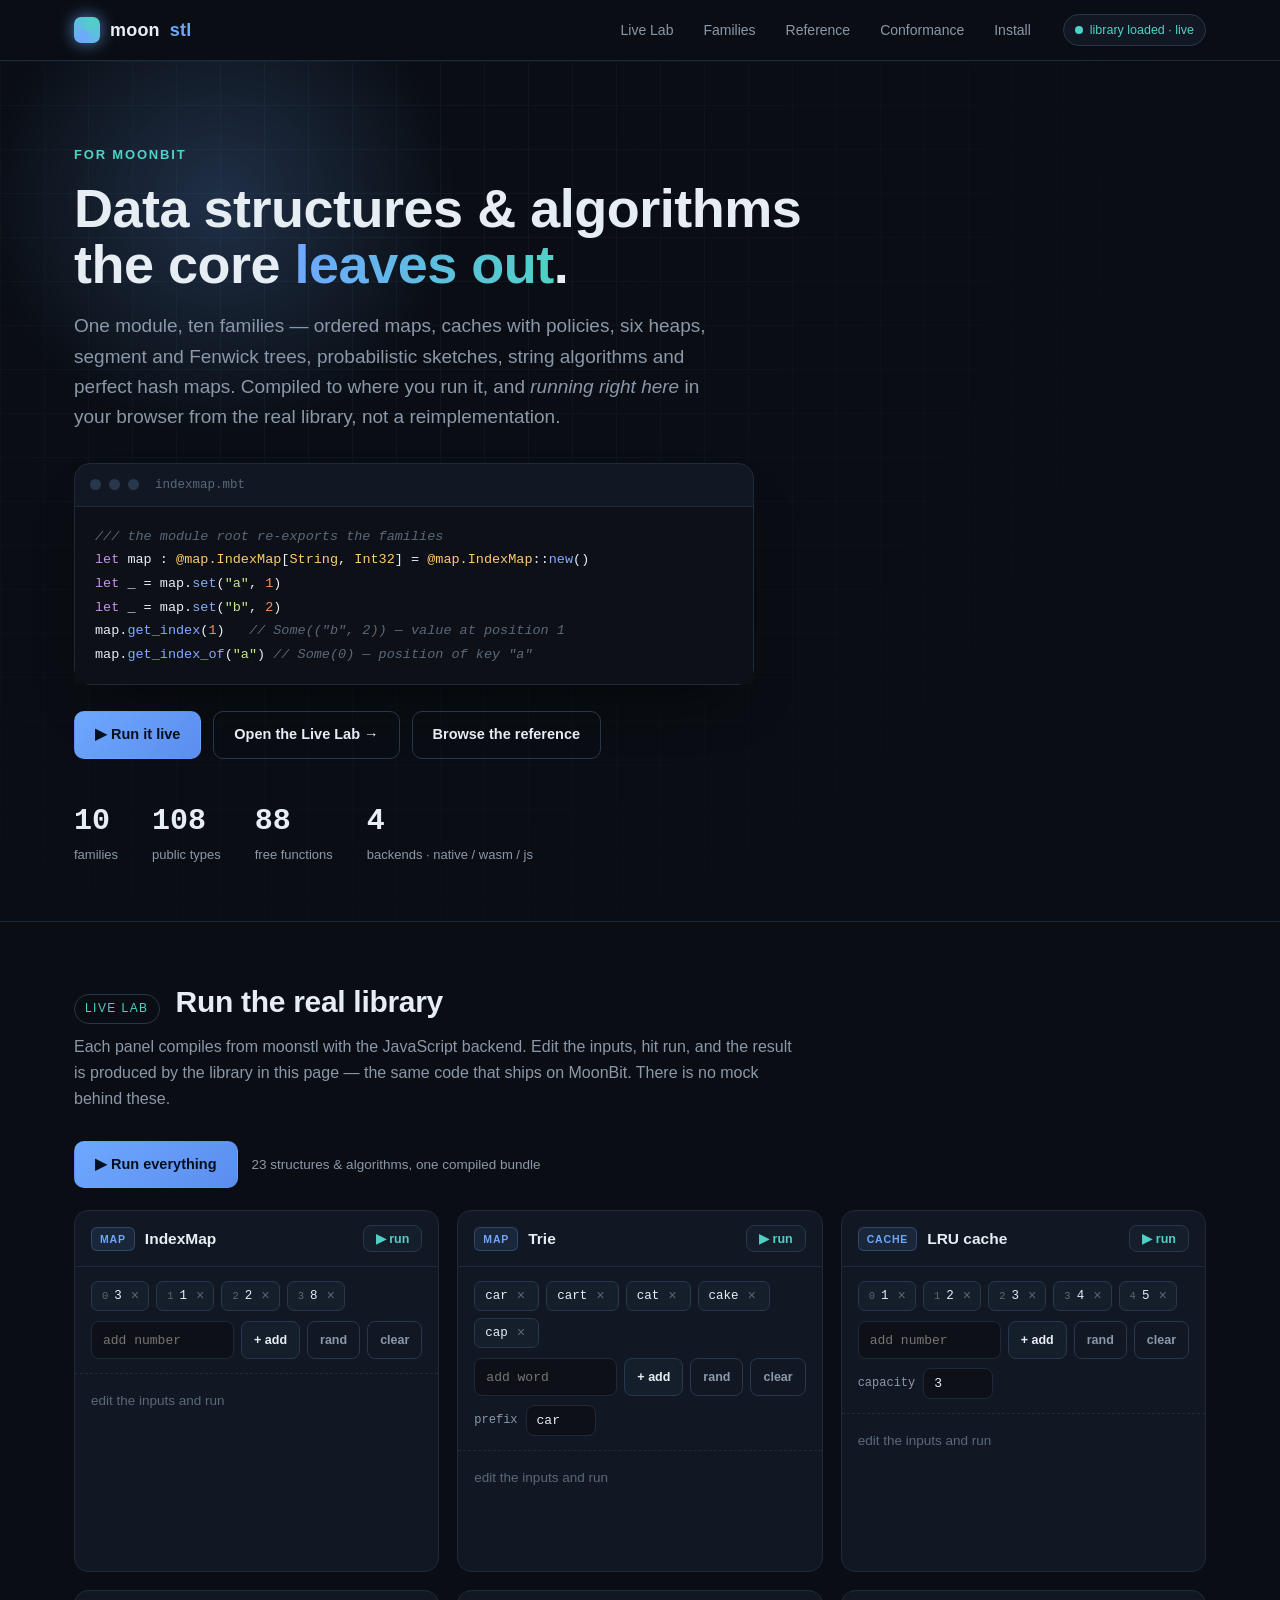
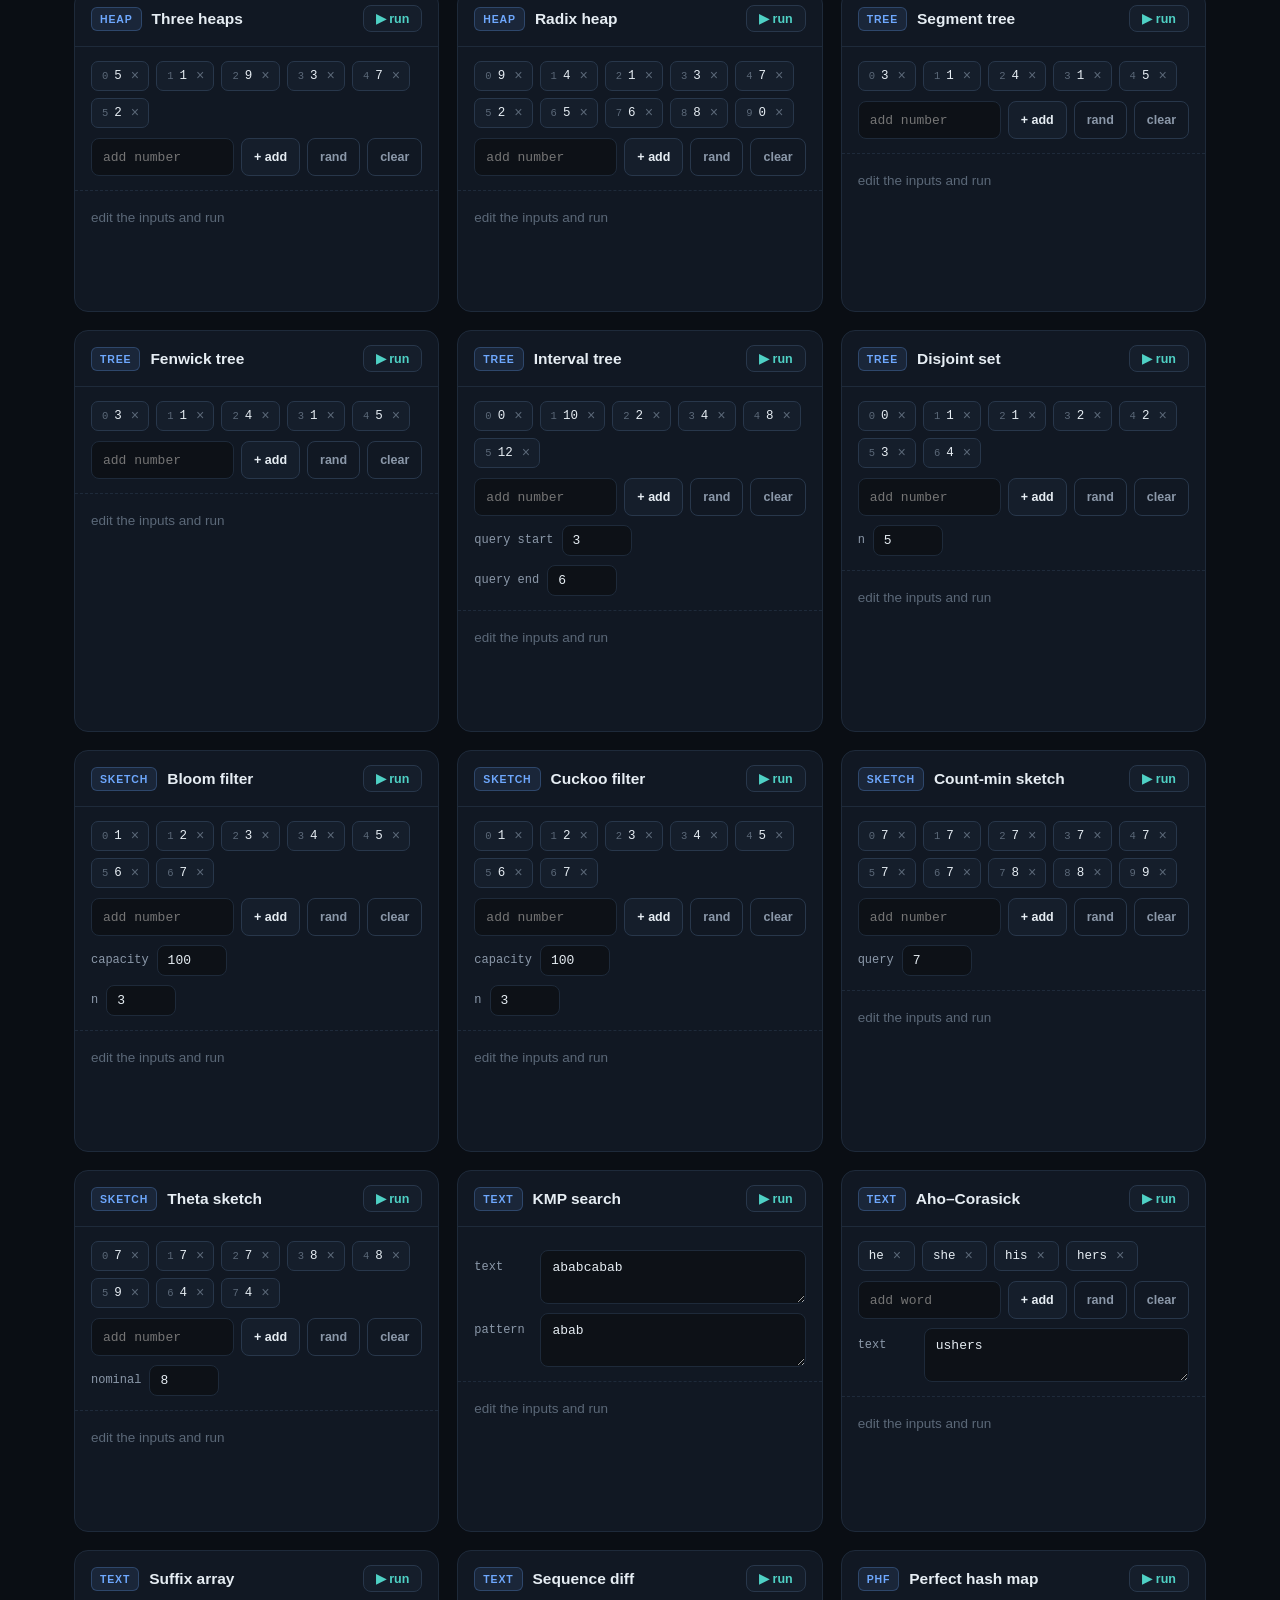
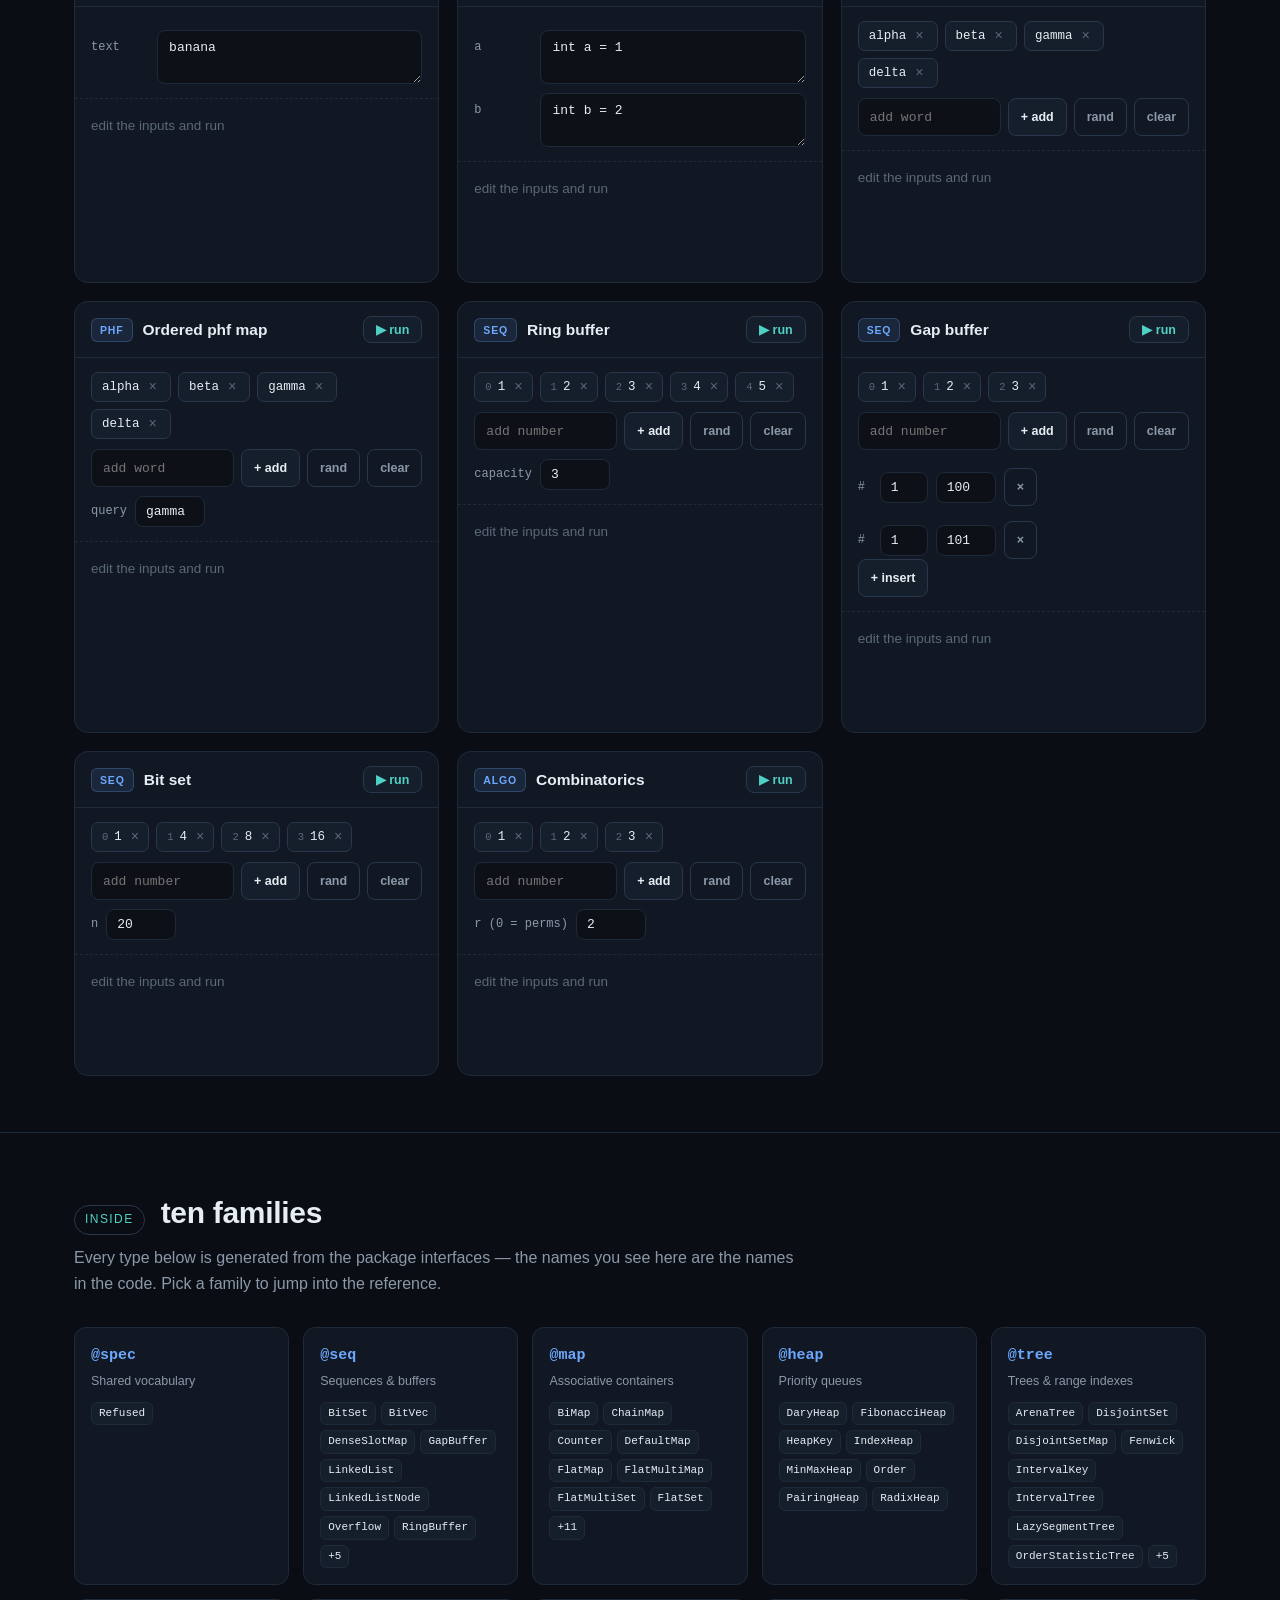
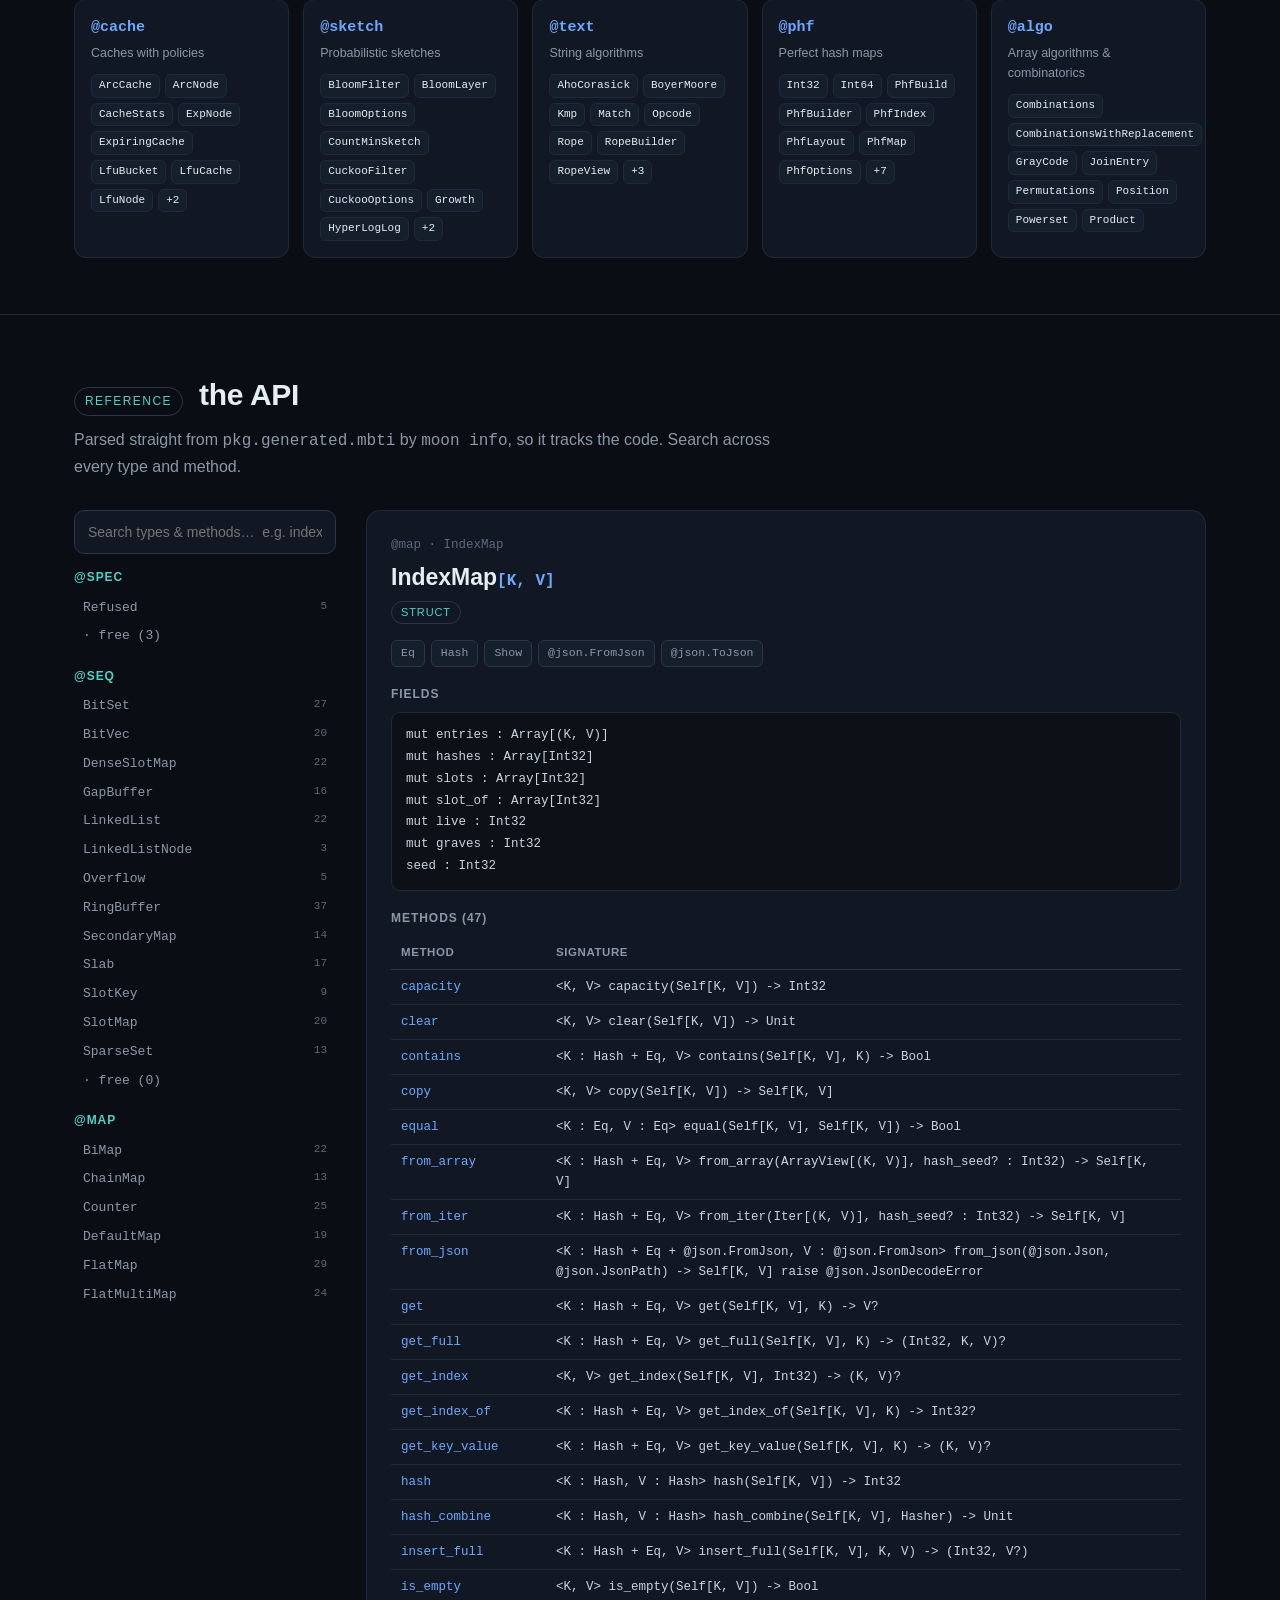
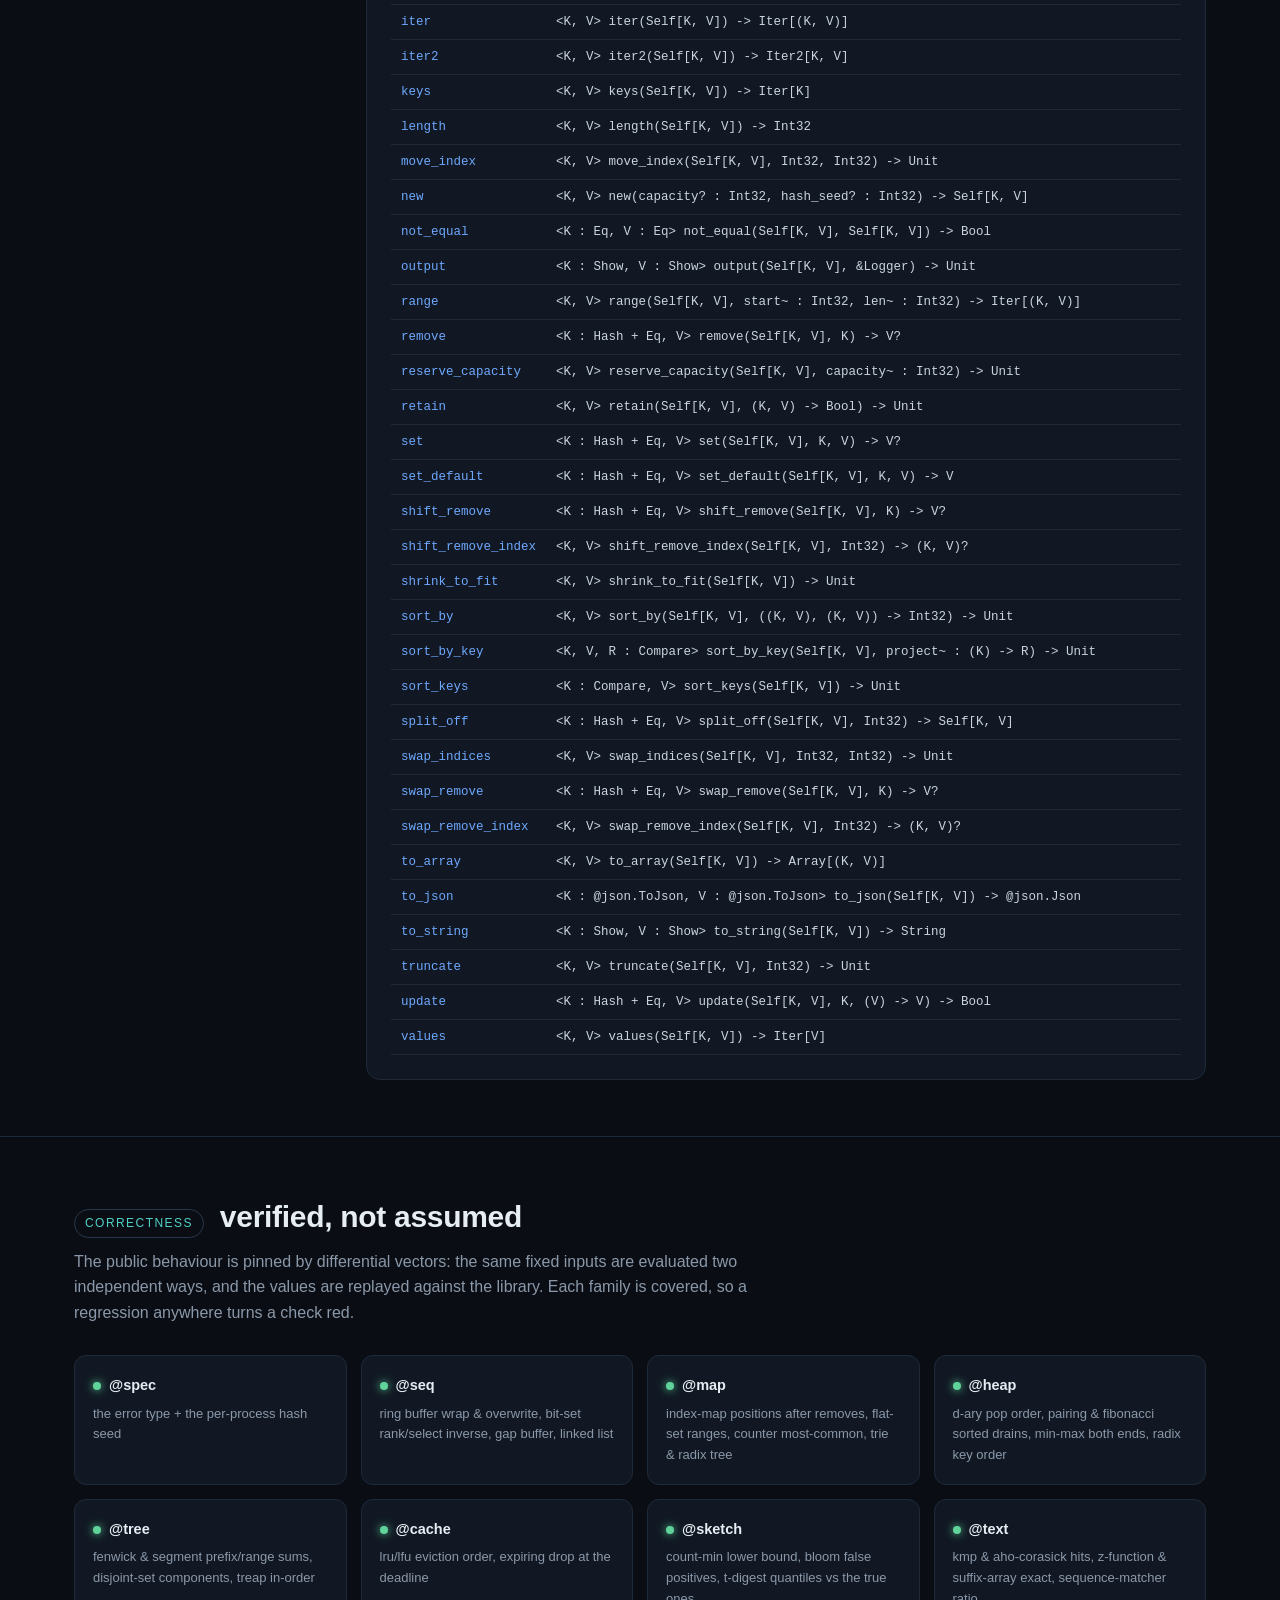
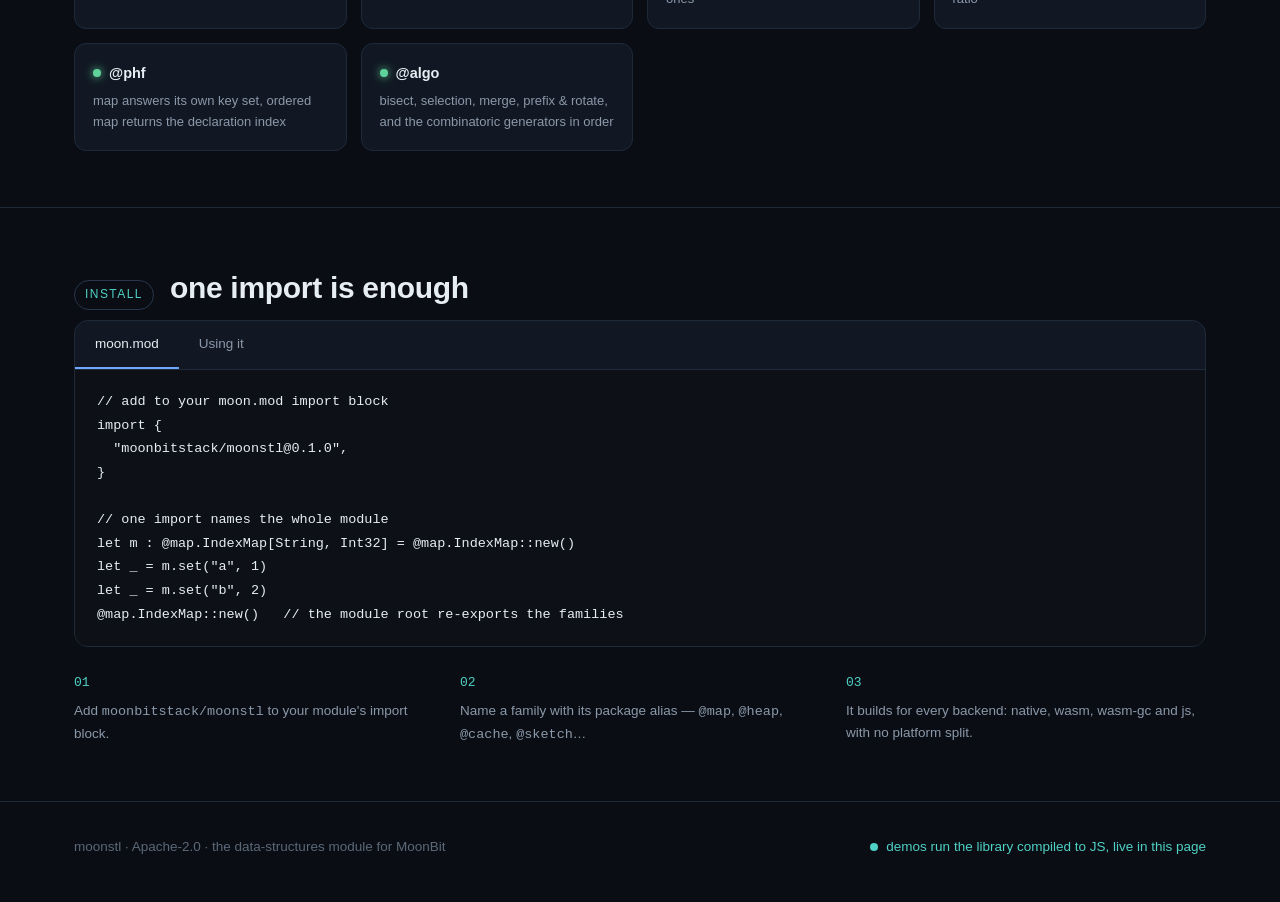
==== index.html @ 3d840297 "deploy: cddcc39c562e92df92ff9d936a47af575265a3a4" ====
<!doctype html>
<html lang="en">
<head>
<meta charset="utf-8">
<meta name="viewport" content="width=device-width, initial-scale=1">
<title>moonstl — data structures &amp; algorithms for MoonBit</title>
<meta name="description" content="moonstl: the containers, caches, trees, heaps, sketches and string algorithms the MoonBit core leaves out — one module, ten families, run live in your browser.">
<style>
  :root{
    --bg:#0a0e14; --bg2:#0c1219; --surface:#111823; --surface2:#151e2b;
    --border:#1e2a3a; --border2:#28374b;
    --text:#e6edf3; --muted:#8b98a9; --dim:#5b6878;
    --accent:#6ea8fe; --accent2:#4fd1c5; --warn:#f0b24a; --err:#f0766b; --ok:#5fd39a;
    --code:#0d1117; --mono:ui-monospace,SFMono-Regular,Menlo,Consolas,monospace;
    --sans:-apple-system,BlinkMacSystemFont,"Segoe UI",Roboto,"Helvetica Neue",Arial,"PingFang SC","Microsoft YaHei",sans-serif;
  }
  *{box-sizing:border-box}
  html{scroll-behavior:smooth}
  body{margin:0;background:var(--bg);color:var(--text);font-family:var(--sans);line-height:1.6;-webkit-font-smoothing:antialiased}
  a{color:var(--accent);text-decoration:none}
  a:hover{text-decoration:underline}
  code,pre{font-family:var(--mono)}
  .wrap{max-width:1180px;margin:0 auto;padding:0 24px}
  img,svg,video,pre,table{max-width:100%}
  pre{overflow:auto}
  .mono{font-family:var(--mono)}
  .muted{color:var(--muted)} .dim{color:var(--dim)}

  /* top bar */
  header.top{position:sticky;top:0;z-index:40;backdrop-filter:blur(10px);background:rgba(10,14,20,.8);border-bottom:1px solid var(--border)}
  .top .wrap{display:flex;align-items:center;gap:20px;height:60px}
  .brand{display:flex;align-items:center;gap:10px;font-weight:700;font-size:18px;letter-spacing:.2px}
  .brand .glyph{width:26px;height:26px;border-radius:7px;background:conic-gradient(from 210deg,var(--accent),var(--accent2),var(--accent));box-shadow:0 0 18px -2px var(--accent)}
  .brand .stl{color:var(--accent)}
  .top nav{margin-left:auto;display:flex;gap:6px;align-items:center}
  .top nav a{color:var(--muted);font-size:14px;padding:7px 12px;border-radius:8px}
  .top nav a:hover{color:var(--text);background:var(--surface);text-decoration:none}
  .live{display:flex;align-items:center;gap:7px;font-size:12.5px;color:var(--accent2);border:1px solid var(--border2);background:var(--surface);padding:5px 11px;border-radius:999px}
  .live .dot{width:8px;height:8px;border-radius:50%;background:var(--accent2);box-shadow:0 0 0 0 rgba(79,209,197,.6);animation:pulse 2s infinite}
  @keyframes pulse{0%{box-shadow:0 0 0 0 rgba(79,209,197,.5)}70%{box-shadow:0 0 0 7px rgba(79,209,197,0)}100%{box-shadow:0 0 0 0 rgba(79,209,197,0)}}

  /* hero */
  .hero{position:relative;padding:84px 0 56px;overflow:hidden}
  .hero .grid-bg{position:absolute;inset:0;background-image:linear-gradient(var(--border) 1px,transparent 1px),linear-gradient(90deg,var(--border) 1px,transparent 1px);background-size:44px 44px;opacity:.35;-webkit-mask-image:radial-gradient(circle at 30% 20%,#000,transparent 75%);mask-image:radial-gradient(circle at 30% 20%,#000,transparent 75%)}
  .hero .glow{position:absolute;top:-120px;left:-40px;width:520px;height:520px;border-radius:50%;background:radial-gradient(circle,rgba(110,168,254,.22),transparent 65%);filter:blur(8px)}
  .hero .wrap{position:relative}
  .eyebrow{font-size:13px;letter-spacing:.14em;text-transform:uppercase;color:var(--accent2);font-weight:600}
  h1{font-size:54px;line-height:1.05;margin:14px 0 18px;font-weight:800;letter-spacing:-.5px}
  h1 .grad{background:linear-gradient(90deg,var(--accent),var(--accent2));-webkit-background-clip:text;background-clip:text;color:transparent}
  .lead{font-size:19px;color:var(--muted);max-width:640px;margin:0 0 30px}
  .hero-card{background:var(--surface);border:1px solid var(--border);border-radius:16px;max-width:680px;box-shadow:0 30px 60px -30px rgba(0,0,0,.8)}
  .hero-card .bar{display:flex;align-items:center;gap:8px;padding:11px 15px;border-bottom:1px solid var(--border)}
  .hero-card .bar i{width:11px;height:11px;border-radius:50%;background:var(--border2)}
  .hero-card .bar .fn{margin-left:8px;font-size:12.5px;color:var(--dim);font-family:var(--mono)}
  pre.code{margin:0;padding:18px 20px;background:var(--code);overflow:auto;font-size:13.5px;line-height:1.75;border-radius:0}
  .tok-k{color:#c792ea}.tok-f{color:#82aaff}.tok-s{color:#c3e88d}.tok-n{color:#f78c6c}.tok-c{color:#5b6878;font-style:italic}.tok-t{color:#ffcb6b}.tok-p{color:#89ddff}
  .hero-actions{display:flex;gap:12px;flex-wrap:wrap;margin-top:26px}
  .btn{display:inline-flex;align-items:center;gap:8px;font:inherit;font-weight:600;font-size:14.5px;padding:11px 20px;border-radius:10px;border:1px solid var(--border2);background:var(--surface);color:var(--text);cursor:pointer;transition:.15s}
  .btn:hover{border-color:var(--accent);transform:translateY(-1px)}
  .btn.primary{background:linear-gradient(135deg,var(--accent),#5b8def);border-color:transparent;color:#04101f}
  .btn.ghost{background:transparent}
  .btn:disabled{opacity:.5;cursor:default}
  .stats{display:flex;gap:34px;margin-top:38px;flex-wrap:wrap}
  .stat .k{font-size:30px;font-weight:800;font-family:var(--mono)}
  .stat .v{font-size:13px;color:var(--muted)}

  section{padding:56px 0;border-top:1px solid var(--border)}
  .sec-head{display:flex;align-items:baseline;gap:16px;margin-bottom:8px}
  .sec-head h2{font-size:30px;margin:0;font-weight:750;letter-spacing:-.3px}
  .sec-head .tag{font-size:12px;letter-spacing:.12em;text-transform:uppercase;color:var(--accent2);border:1px solid var(--border2);padding:4px 10px;border-radius:999px}
  .sec-sub{color:var(--muted);max-width:720px;margin:0 0 30px}

  /* live lab */
  .lab-bar{display:flex;align-items:center;gap:14px;flex-wrap:wrap;margin-bottom:22px}
  .lab-bar .hint{font-size:13.5px;color:var(--muted)}
  .lab{display:grid;grid-template-columns:repeat(auto-fill,minmax(340px,1fr));gap:18px}
  .demo{background:var(--surface);border:1px solid var(--border);border-radius:14px;overflow:hidden;display:flex;flex-direction:column;transition:.15s}
  .demo:hover{border-color:var(--border2);transform:translateY(-2px)}
  .demo .dh{display:flex;align-items:center;gap:10px;padding:14px 16px;border-bottom:1px solid var(--border)}
  .demo .dh .pk{font-size:10.5px;letter-spacing:.08em;text-transform:uppercase;color:var(--accent);background:rgba(110,168,254,.1);border:1px solid rgba(110,168,254,.25);padding:3px 8px;border-radius:6px;font-weight:600}
  .demo .dh h3{margin:0;font-size:15.5px;font-weight:650}
  .demo .dh .run{margin-left:auto;font-size:12.5px;font-weight:600;color:var(--accent2);border:1px solid var(--border2);background:var(--surface2);padding:5px 12px;border-radius:8px;cursor:pointer}
  .demo .dh .run:hover{border-color:var(--accent2)}
  .demo .dctl{padding:14px 16px;border-bottom:1px dashed var(--border);min-height:60px}
  .demo .dout{padding:16px;flex:1;min-height:120px}
  .demo .out-empty{color:var(--dim);font-size:13.5px}
  .demo .err{color:var(--err);font-family:var(--mono);font-size:13px;white-space:pre-wrap}
  .demo .lat{font-size:11px;color:var(--dim);text-align:right;margin-top:10px;font-family:var(--mono)}

  /* chips input */
  .chips{display:flex;flex-wrap:wrap;gap:7px;margin-bottom:10px;min-height:30px}
  .chip{display:inline-flex;align-items:center;gap:6px;font-family:var(--mono);font-size:12.5px;background:var(--surface2);border:1px solid var(--border2);border-radius:7px;padding:4px 6px 4px 10px}
  .chip .ix{color:var(--dim);font-size:10.5px}
  .chip .x{cursor:pointer;color:var(--dim);font-size:14px;line-height:1;padding:0 3px}
  .chip .x:hover{color:var(--err)}
  .chip.str{padding:4px 10px}
  .chip.hi{border-color:var(--accent);background:rgba(110,168,254,.14);color:var(--accent)}
  .addrow{display:flex;gap:7px;flex-wrap:wrap}
  .addrow input{min-width:90px}
  .addrow input{flex:1;font-family:var(--mono);font-size:13px;background:var(--code);border:1px solid var(--border);color:var(--text);border-radius:8px;padding:8px 11px}
  .addrow input:focus{outline:none;border-color:var(--accent)}
  .mini{font:inherit;font-size:12.5px;font-weight:600;background:var(--surface2);border:1px solid var(--border2);color:var(--text);border-radius:8px;padding:8px 12px;cursor:pointer}
  .mini:hover{border-color:var(--accent)}
  .mini.ghost{background:transparent;color:var(--muted)}
  textarea.in{width:100%;font-family:var(--mono);font-size:13px;background:var(--code);border:1px solid var(--border);color:var(--text);border-radius:8px;padding:9px 11px;resize:vertical;min-height:54px}
  textarea.in:focus,input:focus{outline:none;border-color:var(--accent)}
  .fieldrow{display:flex;gap:8px;align-items:center;margin-top:9px}
  .fieldrow label{font-size:12px;color:var(--muted);font-family:var(--mono)}
  .fieldrow input{width:70px;font-family:var(--mono);font-size:13px;background:var(--code);border:1px solid var(--border);color:var(--text);border-radius:8px;padding:7px 10px}

  /* visual outputs */
  .seq{display:flex;flex-wrap:wrap;gap:7px}
  .seq .node{font-family:var(--mono);font-size:13px;background:var(--surface2);border:1px solid var(--border2);border-radius:8px;padding:7px 11px}
  .seq .node.hi{border-color:var(--accent);background:rgba(110,168,254,.12);color:var(--accent)}
  .kv{display:flex;flex-direction:column;gap:7px}
  .kv .row{display:flex;gap:8px;align-items:center;font-family:var(--mono);font-size:13px}
  .kv .badge{font-size:10.5px;color:var(--dim);border:1px solid var(--border2);border-radius:5px;padding:1px 6px;min-width:22px;text-align:center}
  .bars{display:flex;align-items:flex-end;gap:6px;height:84px;padding-top:6px}
  .bars .bar{flex:1;background:linear-gradient(var(--accent2),var(--accent));border-radius:4px 4px 0 0;position:relative;min-height:2px}
  .bars .bar .v{position:absolute;top:-18px;left:0;right:0;text-align:center;font-size:10.5px;font-family:var(--mono);color:var(--muted)}
  .groups{display:flex;flex-wrap:wrap;gap:9px}
  .groups .g{display:flex;gap:5px;padding:7px 9px;border:1px solid var(--border2);border-radius:9px;background:var(--surface2)}
  .groups .g b{font-family:var(--mono);font-size:12.5px}
  .metric{display:flex;gap:22px;flex-wrap:wrap}
  .metric .m{font-family:var(--mono)}
  .metric .m .lab2{font-size:11px;color:var(--muted);text-transform:uppercase;letter-spacing:.06em}
  .metric .m .val{font-size:26px;font-weight:700}
  .metric .m .val small{font-size:14px;color:var(--muted);font-weight:400}
  .textvis{font-family:var(--mono);font-size:14px;line-height:2;background:var(--code);border:1px solid var(--border);border-radius:9px;padding:12px 14px;overflow:auto}
  .textvis .hit{background:rgba(240,178,74,.28);color:var(--warn);border-radius:4px;padding:1px 2px}
  .textvis .ins{background:rgba(95,211,154,.18);color:var(--ok)}
  .textvis .del{background:rgba(240,118,107,.18);color:var(--err);text-decoration:line-through}
  .diffrow{display:grid;grid-template-columns:1fr 1fr;gap:8px}
  .diffcol{font-family:var(--mono);font-size:12.5px;line-height:1.9;background:var(--code);border:1px solid var(--border);border-radius:9px;padding:10px 12px;overflow:auto}
  .diffcol .op-eq{color:var(--dim)} .diffcol .op-del{color:var(--err);background:rgba(240,118,107,.12)} .diffcol .op-ins{color:var(--ok);background:rgba(95,211,154,.12)} .diffcol .op-repl{color:var(--warn);background:rgba(240,178,74,.12)}
  .bits{display:grid;grid-template-columns:repeat(16,1fr);gap:3px}
  .bits .b{aspect-ratio:1;border-radius:3px;background:var(--surface2);border:1px solid var(--border)}
  .bits .b.on{background:var(--accent2);border-color:var(--accent2)}
  .oplist{display:flex;flex-direction:column;gap:5px;font-family:var(--mono);font-size:12px}
  .oplist .op{display:flex;gap:10px;padding:5px 9px;border-radius:7px;background:var(--surface2);border:1px solid var(--border)}
  .oplist .op .t{width:70px;color:var(--accent)} .oplist .op .r{color:var(--muted)}

  /* families */
  .fam{display:grid;grid-template-columns:repeat(auto-fill,minmax(210px,1fr));gap:14px}
  .fam .card{background:var(--surface);border:1px solid var(--border);border-radius:12px;padding:16px;cursor:pointer;transition:.15s}
  .fam .card:hover{border-color:var(--accent);transform:translateY(-2px)}
  .fam .card .nm{font-family:var(--mono);font-size:15px;font-weight:650;color:var(--accent)}
  .fam .card .bl{font-size:12.5px;color:var(--muted);margin:3px 0 11px}
  .fam .card .types{display:flex;flex-wrap:wrap;gap:5px}
  .fam .card .types span{font-family:var(--mono);font-size:11px;color:var(--text);background:var(--surface2);border:1px solid var(--border);border-radius:6px;padding:2px 7px}

  /* reference */
  .ref{display:grid;grid-template-columns:270px 1fr;gap:22px;align-items:start}
  .ref .side{position:sticky;top:76px;max-height:calc(100vh - 96px);overflow:auto;padding-right:8px;scrollbar-width:thin}
  .search{width:100%;font:inherit;font-size:14px;background:var(--surface);border:1px solid var(--border2);color:var(--text);border-radius:10px;padding:10px 13px;margin-bottom:14px}
  .search:focus{outline:none;border-color:var(--accent)}
  .pkggrp{margin-bottom:16px}
  .pkggrp h4{margin:0 0 6px;font-size:12px;letter-spacing:.08em;text-transform:uppercase;color:var(--accent2)}
  .pkggrp .ti{display:block;font-family:var(--mono);font-size:13px;color:var(--muted);padding:4px 9px;border-radius:7px;cursor:pointer}
  .pkggrp .ti:hover{background:var(--surface);color:var(--text)}
  .pkggrp .ti.sel{background:rgba(110,168,254,.12);color:var(--accent);border:1px solid rgba(110,168,254,.25)}
  .pkggrp .ti .cnt{color:var(--dim);font-size:11px;float:right}
  .apipane{background:var(--surface);border:1px solid var(--border);border-radius:14px;padding:24px;min-height:340px}
  .apipane .path{font-size:12.5px;color:var(--dim);font-family:var(--mono);margin-bottom:4px}
  .apitype{font-size:23px;font-weight:750;margin-bottom:2px}
  .apitype .params{color:var(--accent);font-family:var(--mono);font-size:16px}
  .apikind{display:inline-block;font-size:11px;text-transform:uppercase;letter-spacing:.08em;color:var(--accent2);border:1px solid var(--border2);padding:2px 9px;border-radius:999px;margin-bottom:16px}
  .impls{display:flex;flex-wrap:wrap;gap:6px;margin-bottom:18px}
  .impls .i{font-family:var(--mono);font-size:11.5px;background:var(--surface2);border:1px solid var(--border2);border-radius:6px;padding:3px 9px;color:var(--muted)}
  .apidoc h5{margin:18px 0 8px;font-size:12px;letter-spacing:.08em;text-transform:uppercase;color:var(--muted)}
  .apidoc pre{margin:0;background:var(--code);border:1px solid var(--border);border-radius:9px;padding:12px 14px;font-size:12.5px;line-height:1.75;overflow:auto;color:#c9d4e0}
  .apidoc table{width:100%;border-collapse:collapse;font-size:12.5px}
  .apidoc th{text-align:left;color:var(--muted);font-weight:600;padding:7px 10px;border-bottom:1px solid var(--border2);font-size:11.5px;text-transform:uppercase;letter-spacing:.05em}
  .apidoc td{padding:7px 10px;border-bottom:1px solid var(--border);vertical-align:top}
  .apidoc td.sig{font-family:var(--mono);color:#c9d4e0;white-space:pre-wrap;word-break:break-word}
  .apidoc td.mn{font-family:var(--mono);color:var(--accent);white-space:nowrap}
  .apidoc tr:hover td{background:var(--surface2)}
  .apidoc .note{color:var(--dim);font-size:13px}

  /* conformance + install */
  .conform{display:grid;grid-template-columns:repeat(auto-fit,minmax(240px,1fr));gap:14px}
  .conform .c{background:var(--surface);border:1px solid var(--border);border-radius:12px;padding:18px}
  .conform .c .t{font-weight:650;font-size:14.5px;margin-bottom:6px;display:flex;align-items:center;gap:8px}
  .conform .c .t .ok2{width:8px;height:8px;border-radius:50%;background:var(--ok);box-shadow:0 0 8px var(--ok)}
  .conform .c p{margin:0;font-size:13px;color:var(--muted)}
  .install{background:var(--surface);border:1px solid var(--border);border-radius:14px;overflow:hidden}
  .install .tabs{display:flex;border-bottom:1px solid var(--border)}
  .install .tab{font-size:13.5px;padding:12px 20px;color:var(--muted);cursor:pointer;border-bottom:2px solid transparent}
  .install .tab.sel{color:var(--text);border-color:var(--accent)}
  .install pre{margin:0;padding:20px 22px;background:var(--code);font-size:13.5px;line-height:1.75;overflow:auto}
  .steps{display:flex;gap:26px;flex-wrap:wrap;margin-top:26px}
  .steps .s{flex:1;min-width:200px}
  .steps .s .n{font-family:var(--mono);font-size:13px;color:var(--accent2);margin-bottom:6px}
  .steps .s p{margin:0;font-size:13.5px;color:var(--muted)}

  footer{border-top:1px solid var(--border);padding:34px 0 48px;color:var(--dim);font-size:13.5px}
  footer .wrap{display:flex;justify-content:space-between;gap:16px;flex-wrap:wrap;align-items:center}
  footer .live-note{display:flex;align-items:center;gap:8px;color:var(--accent2)}
  footer .live-note .dot{width:8px;height:8px;border-radius:50%;background:var(--accent2);animation:pulse 2s infinite}

  @media(max-width:860px){
    h1{font-size:38px}
    .lead{font-size:17px}
    .ref{grid-template-columns:1fr}
    .ref .side{position:static;max-height:none;overflow:visible;padding-right:0}
    .stats{gap:22px}
  }
  @media(max-width:700px){
    .wrap{padding:0 16px}
    .top .wrap{flex-wrap:wrap;height:auto;padding:10px 16px;gap:8px}
    .top nav{margin-left:0;order:3;width:100%;overflow-x:auto;gap:2px;scrollbar-width:none}
    .top nav::-webkit-scrollbar{display:none}
    .top nav a{padding:6px 9px;font-size:13px;white-space:nowrap}
    .live{order:2}
    h1{font-size:31px}
    .lead{font-size:15.5px}
    section{padding:44px 0}
    .sec-head{flex-wrap:wrap;gap:8px}
    .sec-head h2{font-size:24px}
    .stat .k{font-size:24px}
    .hero-card{max-width:100%}
    .lab{grid-template-columns:1fr}
  }
</style>
</head>
<body>

<header class="top">
  <div class="wrap">
    <div class="brand"><span class="glyph"></span>moon<span class="stl">stl</span></div>
    <nav>
      <a href="#lab">Live Lab</a>
      <a href="#families">Families</a>
      <a href="#reference">Reference</a>
      <a href="#conformance">Conformance</a>
      <a href="#install">Install</a>
    </nav>
    <div class="live"><span class="dot"></span><span id="liveLabel">loading library…</span></div>
  </div>
</header>

<div class="hero">
  <div class="grid-bg"></div><div class="glow"></div>
  <div class="wrap">
    <div class="eyebrow">for MoonBit</div>
    <h1>Data structures &amp; algorithms<br>the core <span class="grad">leaves out</span>.</h1>
    <p class="lead">One module, ten families — ordered maps, caches with policies, six heaps,
      segment and Fenwick trees, probabilistic sketches, string algorithms and perfect
      hash maps. Compiled to where you run it, and <em>running right here</em> in your
      browser from the real library, not a reimplementation.</p>
    <div class="hero-card">
      <div class="bar"><i></i><i></i><i></i><span class="fn">indexmap.mbt</span></div>
<pre class="code" id="heroCode"></pre>
    </div>
    <div class="hero-actions">
      <button class="btn primary" id="heroRun">▶ Run it live</button>
      <a class="btn ghost" href="#lab">Open the Live Lab →</a>
      <a class="btn ghost" href="#reference">Browse the reference</a>
    </div>
    <div class="stats" id="stats"></div>
  </div>
</div>

<section id="lab">
  <div class="wrap">
    <div class="sec-head"><span class="tag">Live Lab</span><h2>Run the real library</h2></div>
    <p class="sec-sub">Each panel compiles from moonstl with the JavaScript backend. Edit the inputs,
      hit run, and the result is produced by the library in this page — the same code that
      ships on MoonBit. There is no mock behind these.</p>
    <div class="lab-bar">
      <button class="btn primary" id="runAll">▶ Run everything</button>
      <span class="hint" id="labHint">23 structures &amp; algorithms, one compiled bundle</span>
    </div>
    <div class="lab" id="labGrid"></div>
  </div>
</section>

<section id="families">
  <div class="wrap">
    <div class="sec-head"><span class="tag">Inside</span><h2>ten families</h2></div>
    <p class="sec-sub">Every type below is generated from the package interfaces — the names you see
      here are the names in the code. Pick a family to jump into the reference.</p>
    <div class="fam" id="fam"></div>
  </div>
</section>

<section id="reference">
  <div class="wrap">
    <div class="sec-head"><span class="tag">Reference</span><h2>the API</h2></div>
    <p class="sec-sub">Parsed straight from <span class="mono">pkg.generated.mbti</span> by
      <span class="mono">moon info</span>, so it tracks the code. Search across every type and method.</p>
    <div class="ref">
      <div class="side">
        <input class="search" id="q" placeholder="Search types &amp; methods…  e.g. index, heap, rank">
        <div id="pkgList"></div>
      </div>
      <div class="apipane" id="apiPane"></div>
    </div>
  </div>
</section>

<section id="conformance">
  <div class="wrap">
    <div class="sec-head"><span class="tag">Correctness</span><h2>verified, not assumed</h2></div>
    <p class="sec-sub">The public behaviour is pinned by differential vectors: the same fixed inputs are
      evaluated two independent ways, and the values are replayed against the library. Each family is
      covered, so a regression anywhere turns a check red.</p>
    <div class="conform" id="conform"></div>
  </div>
</section>

<section id="install">
  <div class="wrap">
    <div class="sec-head"><span class="tag">Install</span><h2>one import is enough</h2></div>
    <div class="install">
      <div class="tabs">
        <div class="tab sel" data-tab="mod">moon.mod</div>
        <div class="tab" data-tab="use">Using it</div>
      </div>
<pre id="tab-mod">// add to your moon.mod import block
import {
  "moonbitstack/moonstl@0.1.0",
}

// one import names the whole module
let m : @map.IndexMap[String, Int32] = @map.IndexMap::new()
let _ = m.set("a", 1)
let _ = m.set("b", 2)
@map.IndexMap::new()   // the module root re-exports the families</pre>
<pre id="tab-use" style="display:none">// a few families side by side
let cache : @cache.LruCache[String, Int32] = @cache.LruCache::new(capacity=8)
let _ = cache.set("k", 42)
@cache.LruCache::new()

let h : @heap.DaryHeap[Int32] = @heap.DaryHeap::default()
let _ = h.push(3)
let _ = h.push(1)
h.peek()   // Some(1)

let s : @sketch.CountMinSketch[String] = @sketch.CountMinSketch::new(
  epsilon=0.01,
  confidence=0.99,
)
let _ = s.insert("hello")
s.estimate("hello")   // >= 1</pre>
    </div>
    <div class="steps">
      <div class="s"><div class="n">01</div><p>Add <span class="mono">moonbitstack/moonstl</span> to your module's import block.</p></div>
      <div class="s"><div class="n">02</div><p>Name a family with its package alias — <span class="mono">@map</span>, <span class="mono">@heap</span>, <span class="mono">@cache</span>, <span class="mono">@sketch</span>…</p></div>
      <div class="s"><div class="n">03</div><p>It builds for every backend: native, wasm, wasm-gc and js, with no platform split.</p></div>
    </div>
  </div>
</section>

<footer>
  <div class="wrap">
    <span>moonstl · Apache-2.0 · the data-structures module for MoonBit</span>
    <span class="live-note"><span class="dot"></span> demos run the library compiled to JS, live in this page</span>
  </div>
</footer>

<script src="./moonstl.js"></script>
<script>
"use strict";
// ---------- tiny helpers ----------
const $ = (s, r=document) => r.querySelector(s);
const esc = s => String(s).replace(/[&<>]/g, c => ({"&":"&amp;","<":"&lt;",">":"&gt;"}[c]));
const el = (t, c, html) => { const n=document.createElement(t); if(c)n.className=c; if(html!=null)n.innerHTML=html; return n; };
const rnd = n => Math.floor(Math.random()*n);
const rint = (lo,hi) => lo + rnd(hi-lo+1);
const randInts = (n,lo,hi) => Array.from({length:n},()=>rint(lo,hi));
const WORDS = ["car","cart","cat","care","careful","cake","carbon","cap","capable","cache","cargo","caramel","card","caramel"];
const randWords = n => Array.from({length:n},()=>WORDS[rnd(WORDS.length)]);
const randText = () => ["ababcabab","abcabcabc","aabbaaabb","mississippi","banana banana","abababab"][rnd(6)];

// ---------- hero code ----------
$("#heroCode").innerHTML =
`<span class="tok-c">/// the module root re-exports the families</span>
<span class="tok-k">let</span> map : <span class="tok-t">@map.IndexMap</span>[<span class="tok-t">String</span>, <span class="tok-t">Int32</span>] = <span class="tok-t">@map.IndexMap</span>::<span class="tok-f">new</span>()
<span class="tok-k">let</span> _ = map.<span class="tok-f">set</span>(<span class="tok-s">"a"</span>, <span class="tok-n">1</span>)
<span class="tok-k">let</span> _ = map.<span class="tok-f">set</span>(<span class="tok-s">"b"</span>, <span class="tok-n">2</span>)
map.<span class="tok-f">get_index</span>(<span class="tok-n">1</span>)   <span class="tok-c">// Some(("b", 2)) — value at position 1</span>
map.<span class="tok-f">get_index_of</span>(<span class="tok-s">"a"</span>) <span class="tok-c">// Some(0) — position of key "a"</span>`;

// ---------- live library ----------
const LIB = window.moonstl;
if (LIB) {
  $("#liveLabel").textContent = "library loaded · live";
} else {
  $("#liveLabel").textContent = "bundle not found — run site/build.py";
}
function call(name, input) {
  if (!LIB) return { __dead:true };
  const t0 = performance.now();
  const raw = LIB.run(name, JSON.stringify(input));
  const ms = performance.now() - t0;
  try { const o = JSON.parse(raw); o.__ms = ms; return o; }
  catch (e) { return { __err: raw, __ms: ms }; }
}

// ---------- demo definitions ----------
// input builders + tailored renderers. All output comes from call(name,input).
const DEMOS = {
  indexmap: {
    pkg:"map", title:"IndexMap", desc:"insertion order + position lookups",
    state:{ set:[3,1,2,8] },
    input:()=>({set:DEMOS.indexmap.state.set}),
    run:()=>call("indexmap", DEMOS.indexmap.input()),
    render:r=>{
      if(r.__err)return `<div class="err">${esc(r.__err)}</div>`;
      const ks=r.keys||[], pos=r.positions||[];
      return `<div class="kv">${ks.map((k,i)=>`<div class="row"><span class="badge">${i}</span><span>${k}</span><span class="muted">→ value ${k*2}</span></div>`).join("")}</div>
      <div class="muted" style="font-size:12px;margin-top:12px;font-family:var(--mono)">positions ${esc(JSON.stringify(pos))} · hash lookup for value, O(1) index for position</div>`;
    }
  },
  trie: {
    pkg:"map", title:"Trie", desc:"prefix search over a character tree",
    state:{ words:["car","cart","cat","cake","cap"], prefix:"car" },
    input:()=>({words:DEMOS.trie.state.words, prefix:DEMOS.trie.state.prefix}),
    run:()=>call("trie", DEMOS.trie.input()),
    render:r=>{
      if(r.__err)return `<div class="err">${esc(r.__err)}</div>`;
      const m=r.matches||[];
      return `<div class="chips">${m.map(w=>`<span class="chip str">${esc(w)}</span>`).join("")||'<span class="out-empty">no keys with that prefix</span>'}</div>
      <div class="muted" style="font-size:12px;font-family:var(--mono)">prefix "<b>${esc(r.prefix||"")}</b>" matched ${m.length} of ${(r.words||[]).length} keys</div>`;
    }
  },
  lru: {
    pkg:"cache", title:"LRU cache", desc:"least-recently-used eviction",
    state:{ cap:3, set:[1,2,3,4,5] },
    input:()=>({cap:DEMOS.lru.state.cap, set:DEMOS.lru.state.set}),
    run:()=>call("lru", DEMOS.lru.input()),
    render:r=>{
      if(r.__err)return `<div class="err">${esc(r.__err)}</div>`;
      const d=r.displaced||[], k=r.keys||[];
      return `<div class="seq">${k.map(v=>`<span class="node hi">${v}</span>`).join("")||'<span class="out-empty">empty</span>'}</div>
      <div class="muted" style="font-size:12.5px;margin-top:12px">capacity <b class="mono">${r.capacity}</b> · evicted <span class="mono">${esc(JSON.stringify(d))}</span></div>`;
    }
  },
  heap: {
    pkg:"heap", title:"Three heaps", desc:"d-ary, fibonacci & pairing, one input",
    state:{ set:[5,1,9,3,7,2] },
    input:()=>({set:DEMOS.heap.state.set}),
    run:()=>call("heap", DEMOS.heap.input()),
    render:r=>{
      if(r.__err)return `<div class="err">${esc(r.__err)}</div>`;
      const p=r.pops||[], f=r.fib||[], pa=r.pairing||[];
      return `<div class="seq">${p.map((v,i)=>`<span class="node ${i===0?"hi":""}">${v}</span>`).join("")}</div>
      <div class="muted" style="font-size:12px;margin-top:11px;font-family:var(--mono);display:flex;flex-direction:column;gap:4px">
        <span><b style="color:var(--accent)">d-ary</b>&nbsp;&nbsp;&nbsp; ${esc(JSON.stringify(p))}</span>
        <span><b style="color:var(--accent)">fibonacci</b> ${esc(JSON.stringify(f))}</span>
        <span><b style="color:var(--accent)">pairing</b>&nbsp;&nbsp; ${esc(JSON.stringify(pa))}</span>
      </div>`;
    }
  },
  segment: {
    pkg:"tree", title:"Segment tree", desc:"range sums in log time",
    state:{ set:[3,1,4,1,5] },
    input:()=>({set:DEMOS.segment.state.set}),
    run:()=>call("segment", DEMOS.segment.input()),
    render:r=>{
      if(r.__err)return `<div class="err">${esc(r.__err)}</div>`;
      const v=r.values||[], mx=Math.max(1,...v);
      return `<div class="bars">${v.map(x=>`<div class="bar" style="height:${x/mx*100}%"><span class="v">${x}</span></div>`).join("")}</div>
      <div class="muted" style="font-size:12.5px;margin-top:10px">total <b class="mono">${r.total}</b> · prefix ${esc(JSON.stringify(r.prefix||[]))}</div>`;
    }
  },
  disjoint: {
    pkg:"tree", title:"Disjoint set", desc:"union–find components",
    state:{ n:5, set:[0,1,1,2,2,3,4] },
    input:()=>({n:DEMOS.disjoint.state.n, set:DEMOS.disjoint.state.set}),
    run:()=>call("disjoint", DEMOS.disjoint.input()),
    render:r=>{
      if(r.__err)return `<div class="err">${esc(r.__err)}</div>`;
      const s=r.sets||[];
      return `<div class="groups">${s.map(g=>`<div class="g">${g.map(x=>`<b>${x}</b>`).join("")}</div>`).join("")}</div>
      <div class="muted" style="font-size:12.5px;margin-top:12px">${r.count} component${r.count===1?"":"s"} after the unions</div>`;
    }
  },
  bloom: {
    pkg:"sketch", title:"Bloom filter", desc:"no false negatives, few false positives",
    state:{ cap:100, set:[1,2,3,4,5,6,7], n:3 },
    input:()=>({cap:DEMOS.bloom.state.cap, set:DEMOS.bloom.state.set, n:DEMOS.bloom.state.n}),
    run:()=>call("bloom", DEMOS.bloom.input()),
    render:r=>{
      if(r.__err)return `<div class="err">${esc(r.__err)}</div>`;
      return `<div class="metric"><div class="m"><div class="lab2">contains ${DEMOS.bloom.state.n}</div><div class="val" style="color:${r.found?"var(--ok)":"var(--err)"}">${r.found?"yes":"no"}</div></div>
      <div class="m"><div class="lab2">false-positive rate</div><div class="val"><small>${r.false_pos?.toExponential(2) ?? "0"}</small></div></div></div>
      <div class="muted" style="font-size:12.5px;margin-top:12px">members ${esc(JSON.stringify(DEMOS.bloom.state.set))} · a "no" is always true</div>`;
    }
  },
  countmin: {
    pkg:"sketch", title:"Count-min sketch", desc:"frequency estimates, never under",
    state:{ set:[7,7,7,7,7,7,7,8,8,9], q:7 },
    input:()=>({set:DEMOS.countmin.state.set, q:DEMOS.countmin.state.q}),
    run:()=>call("countmin", DEMOS.countmin.input()),
    render:r=>{
      if(r.__err)return `<div class="err">${esc(r.__err)}</div>`;
      return `<div class="metric"><div class="m"><div class="lab2">estimate(${DEMOS.countmin.state.q})</div><div class="val">${r.estimate}</div></div></div>
      <div class="muted" style="font-size:12.5px;margin-top:12px">inserted ${esc(JSON.stringify(DEMOS.countmin.state.set))} · estimate is always ≥ true count</div>`;
    }
  },
  kmp: {
    pkg:"text", title:"KMP search", desc:"linear scan with a failure function",
    state:{ text:"ababcabab", pattern:"abab" },
    input:()=>({text:DEMOS.kmp.state.text, pattern:DEMOS.kmp.state.pattern}),
    run:()=>call("kmp", DEMOS.kmp.input()),
    render:r=>{
      if(r.__err)return `<div class="err">${esc(r.__err)}</div>`;
      const t=r.text||"", p=r.pattern||"", hits=new Set(r.hits||[]);
      let html="", i=0;
      while(i<t.length){
        if(hits.has(i) && p.length>0){
          html+=`<span class="hit">${esc(t.slice(i,i+p.length))}</span>`;
          i+=p.length;
        } else { html+=esc(t[i]); i++; }
      }
      return `<div class="textvis">${html}</div>
      <div class="muted" style="font-size:12.5px;margin-top:10px">found at ${esc(JSON.stringify(r.hits||[]))} · one pass, O(n+m)</div>`;
    }
  },
  diff: {
    pkg:"text", title:"Sequence diff", desc:"opcodes + similarity ratio",
    state:{ a:"int a = 1", b:"int b = 2" },
    input:()=>({a:DEMOS.diff.state.a, b:DEMOS.diff.state.b}),
    run:()=>call("diff", DEMOS.diff.input()),
    render:r=>{
      if(r.__err)return `<div class="err">${esc(r.__err)}</div>`;
      const ops=r.ops||[];
      const row=(o,i)=>{const[t,a1,a2,b1,b2]=o;return `<div class="op"><span class="t">${esc(t)}</span><span class="r">a[${a1}:${a2}] b[${b1}:${b2}]</span></div>`;};
      return `<div class="oplist">${ops.map(row).join("")}</div>
      <div class="muted" style="font-size:12.5px;margin-top:10px">ratio <b class="mono">${(r.ratio).toFixed(3)}</b> · longest-common-subsequence based</div>`;
    }
  },
  phf: {
    pkg:"phf", title:"Perfect hash map", desc:"zero-collision lookup at a fixed key set",
    state:{ words:["alpha","beta","gamma","delta"] },
    input:()=>({set:DEMOS.phf.state.words}),
    run:()=>call("phf", DEMOS.phf.input()),
    render:r=>{
      if(r.__err)return `<div class="err">${esc(r.__err)}</div>`;
      const k=r.keys||[];
      return `<div class="chips">${k.map(w=>`<span class="chip str">${esc(w)}</span>`).join("")}</div>
      <div class="muted" style="font-size:12.5px;margin-top:12px">${r.size} keys · every probe hits exactly once</div>`;
    }
  },
  ring: {
    pkg:"seq", title:"Ring buffer", desc:"fixed window, newest overwrites oldest",
    state:{ cap:3, set:[1,2,3,4,5] },
    input:()=>({cap:DEMOS.ring.state.cap, set:DEMOS.ring.state.set}),
    run:()=>call("ring", DEMOS.ring.input()),
    render:r=>{
      if(r.__err)return `<div class="err">${esc(r.__err)}</div>`;
      const v=r.values||[];
      const cells=Array.from({length:r.capacity},(_,i)=>v[i]??null);
      return `<div class="seq">${cells.map(x=>`<span class="node ${x!=null?"hi":""}">${x??""}</span>`).join("")}</div>
      <div class="muted" style="font-size:12.5px;margin-top:12px">capacity ${r.capacity} · pushed ${esc(JSON.stringify(DEMOS.ring.state.set))}</div>`;
    }
  },
  bitset: {
    pkg:"seq", title:"Bit set", desc:"rank & select over a sparse set",
    state:{ set:[1,4,8,16], n:20 },
    input:()=>({set:DEMOS.bitset.state.set, n:DEMOS.bitset.state.n}),
    run:()=>call("bitset", DEMOS.bitset.input()),
    render:r=>{
      if(r.__err)return `<div class="err">${esc(r.__err)}</div>`;
      const n=r.n||20, bits=new Set(r.bits||[]), rank=r.rank||[];
      let grid="";
      for(let i=0;i<n;i++) grid+=`<div class="b ${bits.has(i)?"on":""}" title="bit ${i}"></div>`;
      return `<div class="bits">${grid}</div>
      <div class="muted" style="font-size:12px;margin-top:12px;font-family:var(--mono)">set {${esc(r.bits.join(","))}} · rank=${esc(JSON.stringify(rank.slice(0,16)))}…</div>`;
    }
  },
  perms: {
    pkg:"algo", title:"Combinatorics", desc:"permutations / combinations, lazy",
    state:{ set:[1,2,3], r:2 },
    input:()=>({set:DEMOS.perms.state.set, r:DEMOS.perms.state.r}),
    run:()=>call("perms", DEMOS.perms.input()),
    render:r=>{
      if(r.__err)return `<div class="err">${esc(r.__err)}</div>`;
      const rows=r.rows||[];
      return `<div class="chips">${rows.slice(0,40).map(row=>`<span class="chip str">${row.map(x=>x).join(" ")}</span>`).join("")}${rows.length>40?`<span class="chip str">… +${rows.length-40}</span>`:""}</div>
      <div class="muted" style="font-size:12.5px;margin-top:12px">${esc(r.kind)} of [${esc(DEMOS.perms.state.set.join(","))}] · ${rows.length} total</div>`;
    }
  },
  radix: {
    pkg:"heap", title:"Radix heap", desc:"monotone keys, amortized O(1) pop",
    state:{ set:[9,4,1,3,7,2,5,6,8,0] },
    input:()=>({set:DEMOS.radix.state.set}),
    run:()=>call("radix", DEMOS.radix.input()),
    render:r=>{
      if(r.__err)return `<div class="err">${esc(r.__err)}</div>`;
      const p=r.pops||[];
      return `<div class="seq">${p.map((v,i)=>`<span class="node ${i===0?"hi":""}">${v}</span>`).join("")}</div>
      <div class="muted" style="font-size:12.5px;margin-top:12px">popped in key order · 64-bit radix buckets</div>`;
    }
  },
  fenwick: {
    pkg:"tree", title:"Fenwick tree", desc:"prefix sums in log time",
    state:{ set:[3,1,4,1,5] },
    input:()=>({set:DEMOS.fenwick.state.set}),
    run:()=>call("fenwick", DEMOS.fenwick.input()),
    render:r=>{
      if(r.__err)return `<div class="err">${esc(r.__err)}</div>`;
      const v=r.values||[], mx=Math.max(1,...v);
      return `<div class="bars">${v.map(x=>`<div class="bar" style="height:${x/mx*100}%"><span class="v">${x}</span></div>`).join("")}</div>
      <div class="muted" style="font-size:12px;margin-top:10px;font-family:var(--mono)">prefix ${esc(JSON.stringify(r.prefix||[]))} · Σ[1,3)=${r.range_1_3}</div>`;
    }
  },
  interval: {
    pkg:"tree", title:"Interval tree", desc:"overlap queries over [start,end]",
    state:{ set:[0,10,2,4,8,12], qstart:3, qend:6 },
    input:()=>({set:DEMOS.interval.state.set, qstart:DEMOS.interval.state.qstart, qend:DEMOS.interval.state.qend}),
    run:()=>call("interval", DEMOS.interval.input()),
    render:r=>{
      if(r.__err)return `<div class="err">${esc(r.__err)}</div>`;
      const iv=r.intervals||[], ov=r.overlap||[];
      const found=new Set();
      for(let i=0;i+1<ov.length;i+=2) found.add(ov[i]+"|"+ov[i+1]);
      let chips="";
      for(let i=0;i+1<iv.length;i+=2){
        const hit=found.has(iv[i]+"|"+iv[i+1]);
        chips+=`<span class="chip ${hit?"hi":""}">[${iv[i]}, ${iv[i+1]}]</span>`;
      }
      return `<div class="chips">${chips||'<span class="out-empty">no intervals</span>'}</div>
      <div class="muted" style="font-size:12.5px;margin-top:12px">query [<b>${r.q?.[0]}, ${r.q?.[1]}</b>] · ${ov.length/2} overlapping ${ov.length?"(highlighted)":""}</div>`;
    }
  },
  cuckoo: {
    pkg:"sketch", title:"Cuckoo filter", desc:"deletable, with a live probe",
    state:{ cap:100, set:[1,2,3,4,5,6,7], n:3 },
    input:()=>({cap:DEMOS.cuckoo.state.cap, set:DEMOS.cuckoo.state.set, n:DEMOS.cuckoo.state.n}),
    run:()=>call("cuckoo", DEMOS.cuckoo.input()),
    render:r=>{
      if(r.__err)return `<div class="err">${esc(r.__err)}</div>`;
      return `<div class="metric">
        <div class="m"><div class="lab2">contains ${DEMOS.cuckoo.state.n}</div><div class="val" style="color:${r.found?"var(--ok)":"var(--err)"}">${r.found?"yes":"no"}</div></div>
        <div class="m"><div class="lab2">removed?</div><div class="val" style="color:${r.removed?"var(--ok)":"var(--err)"}">${r.removed?"yes":"no"}</div></div>
        <div class="m"><div class="lab2">after remove</div><div class="val" style="color:${r.after_remove?"var(--warn)":"var(--ok)"}">${r.after_remove?"still":"gone"}</div></div>
      </div>
      <div class="muted" style="font-size:12.5px;margin-top:12px">cuckoo supports deletion, unlike bloom</div>`;
    }
  },
  theta: {
    pkg:"sketch", title:"Theta sketch", desc:"cardinality estimate",
    state:{ set:[7,7,7,8,8,9,4,4], nominal:8 },
    input:()=>({set:DEMOS.theta.state.set, nominal:DEMOS.theta.state.nominal}),
    run:()=>call("theta", DEMOS.theta.input()),
    render:r=>{
      if(r.__err)return `<div class="err">${esc(r.__err)}</div>`;
      return `<div class="metric">
        <div class="m"><div class="lab2">true distinct</div><div class="val">${r.distinct}</div></div>
        <div class="m"><div class="lab2">estimate</div><div class="val">${(r.estimate).toFixed(r.estimate%1?3:0)}</div></div>
      </div>
      <div class="muted" style="font-size:12.5px;margin-top:12px">input ${esc(JSON.stringify(DEMOS.theta.state.set))} · exact below nominal, sampled above</div>`;
    }
  },
  aho: {
    pkg:"text", title:"Aho–Corasick", desc:"many patterns, one pass",
    state:{ patterns:["he","she","his","hers"], text:"ushers" },
    input:()=>({patterns:DEMOS.aho.state.patterns, text:DEMOS.aho.state.text}),
    run:()=>call("aho", DEMOS.aho.input()),
    render:r=>{
      if(r.__err)return `<div class="err">${esc(r.__err)}</div>`;
      const t=r.text||""; const marks={};
      (r.matches||[]).forEach(([p,s])=>{ for(let i=s;i<s+ (DEMOS.aho.state.patterns[p]||"").length;i++) marks[i]=1; });
      let html="";
      for(let i=0;i<t.length;i++) html+= marks[i]?`<span class="hit">${esc(t[i])}</span>`:esc(t[i]);
      return `<div class="textvis">${html}</div>
      <div class="muted" style="font-size:12.5px;margin-top:10px">patterns ${esc(JSON.stringify(r.patterns||[]))} · matches ${esc(JSON.stringify(r.matches||[]))} (pattern-idx, offset)</div>`;
    }
  },
  suffix: {
    pkg:"text", title:"Suffix array", desc:"sorted suffixes + LCP",
    state:{ text:"banana" },
    input:()=>({text:DEMOS.suffix.state.text}),
    run:()=>call("suffix", DEMOS.suffix.input()),
    render:r=>{
      if(r.__err)return `<div class="err">${esc(r.__err)}</div>`;
      const o=r.order||[], lcp=r.lcp||[];
      return `<div class="seq">${o.map((s,i)=>`<span class="node" title="suffix ${esc((r.text||"").slice(s))}"><span class="ix" style="color:var(--dim);font-size:10px">${i}</span>${s}</span>`).join("")}</div>
      <div class="muted" style="font-size:12px;margin-top:11px;font-family:var(--mono)">order of start-indices · LCP ${esc(JSON.stringify(lcp))}</div>`;
    }
  },
  phf_ordered: {
    pkg:"phf", title:"Ordered phf map", desc:"declaration order + index",
    state:{ words:["alpha","beta","gamma","delta"], q:"gamma" },
    input:()=>({set:DEMOS.phf_ordered.state.words, q:DEMOS.phf_ordered.state.q}),
    run:()=>call("phf_ordered", DEMOS.phf_ordered.input()),
    render:r=>{
      if(r.__err)return `<div class="err">${esc(r.__err)}</div>`;
      const k=r.order||[];
      return `<div class="kv">${k.map((w,i)=>`<div class="row"><span class="badge">${i}</span><span>${esc(w)}</span></div>`).join("")}</div>
      <div class="muted" style="font-size:12.5px;margin-top:12px">index of "<b>${esc(r.q)}</b>" = <span class="mono">${r.index}</span></div>`;
    }
  },
  gap: {
    pkg:"seq", title:"Gap buffer", desc:"editor insertions, O(min) to ends",
    state:{ set:[1,2,3], ops:[[1,100],[1,101]] },
    input:()=>({set:DEMOS.gap.state.set, ops:DEMOS.gap.state.ops}),
    run:()=>call("gap", DEMOS.gap.input()),
    render:r=>{
      if(r.__err)return `<div class="err">${esc(r.__err)}</div>`;
      return `<div class="seq">${(r.before||[]).map(v=>`<span class="node">${v}</span>`).join("")}</div>
      <div class="muted" style="font-size:12px;color:var(--dim);margin:9px 0">↓ after inserts ${esc(JSON.stringify(DEMOS.gap.state.ops))}</div>
      <div class="seq">${(r.after||[]).map(v=>`<span class="node hi">${v}</span>`).join("")}</div>`;
    }
  },
};

// ---------- auto-derived input controls ----------
const FIELD_LABEL = {
  cap:"capacity", n:"n", q:"query", r:"r (0 = perms)", nominal:"nominal",
  qstart:"query start", qend:"query end",
};
const SKIP = ["set","words","patterns","ops","text","pattern","a","b"];

function chipList(state, key, mode){
  const wrap = el("div");
  const chips = el("div","chips");
  const row = el("div","addrow");
  const inp = el("input"); inp.placeholder = mode==="number" ? "add number" : "add word";
  const add = el("button","mini","+ add");
  const rand = el("button","mini ghost","rand");
  const clear = el("button","mini ghost","clear");
  function refresh(){
    chips.innerHTML = "";
    state[key].forEach((v,i)=>{
      const c = mode==="word" ? el("span","chip str") : el("span","chip");
      c.innerHTML = mode==="number" ? `<span class="ix">${i}</span>${v}<span class="x">×</span>` : `${esc(v)}<span class="x">×</span>`;
      c.querySelector(".x").onclick = ()=>{ state[key].splice(i,1); refresh(); };
      chips.appendChild(c);
    });
    if(!state[key].length) chips.innerHTML = '<span class="out-empty">empty</span>';
  }
  function push(v){ state[key].push(v); refresh(); }
  function fromInput(){
    if(mode==="number"){ const v=parseInt(inp.value,10); if(!isNaN(v)) push(v); }
    else if(inp.value) push(inp.value);
    inp.value="";
  }
  inp.onkeydown = e=>{ if(e.key==="Enter") fromInput(); };
  add.onclick = fromInput;
  rand.onclick = ()=>{ state[key] = mode==="number" ? randInts(rint(3,8),1,12) : randWords(rint(3,6)); refresh(); };
  clear.onclick = ()=>{ state[key]=[]; refresh(); };
  row.append(inp, add, rand, clear);
  wrap.append(chips, row);
  refresh();
  return wrap;
}

function textField(s, key, label){
  const wrap = el("div"); const lr = el("div","fieldrow"); lr.style.alignItems = "flex-start";
  const lab = el("label"); lab.textContent = label; lab.style.width="74px"; lab.style.paddingTop="8px";
  const ta = el("textarea","in"); ta.value = s[key] ?? ""; ta.rows = 2;
  ta.oninput = ()=>{ s[key] = ta.value; };
  lr.append(lab, ta); wrap.append(lr);
  return wrap;
}

function numField(s, key, label){
  const lr = el("div","fieldrow"); const lab = el("label"); lab.textContent = label;
  const ci = el("input"); ci.type="number"; ci.value = s[key];
  ci.oninput = ()=>{ s[key] = parseInt(ci.value,10)||0; };
  lr.append(lab, ci);
  return lr;
}

function strField(s, key, label){
  const lr = el("div","fieldrow"); const lab = el("label"); lab.textContent = label;
  const ci = el("input"); ci.value = s[key] ?? "";
  ci.oninput = ()=>{ s[key] = ci.value; };
  lr.append(lab, ci);
  return lr;
}

function opsEditor(state){
  const wrap = el("div");
  const lr = el("div","fieldrow"); const lab = el("label"); lab.textContent = "inserts [at, value]";
  wrap.append(lr);
  const list = el("div"); list.style.cssText = "display:flex;flex-direction:column;gap:6px";
  function render(){
    list.innerHTML = "";
    state.ops.forEach((op,i)=>{
      const r = el("div","fieldrow");
      const la = el("label"); la.textContent = "#"; la.style.minWidth="14px";
      const ip = el("input"); ip.style.width="48px"; ip.value = op[0];
      const iv = el("input"); iv.style.width="60px"; iv.value = op[1];
      const rm = el("button","mini ghost","×");
      ip.oninput = ()=>{ state.ops[i][0] = parseInt(ip.value,10)||0; };
      iv.oninput = ()=>{ state.ops[i][1] = parseInt(iv.value,10)||0; };
      rm.onclick = ()=>{ state.ops.splice(i,1); render(); };
      r.append(la, ip, iv, rm); list.append(r);
    });
  }
  const addrow = el("div","addrow");
  const b = el("button","mini","+ insert");
  b.onclick = ()=>{ state.ops.push([0,0]); render(); };
  addrow.append(b);
  wrap.append(list, addrow); render();
  return wrap;
}

function buildControls(demo){
  const box = el("div","dctl");
  const s = demo.state;
  const label = k => (demo.fields && demo.fields[k]) || FIELD_LABEL[k] || k;
  if(Array.isArray(s.set))      box.append(chipList(s, "set", "number"));
  if(Array.isArray(s.words))    box.append(chipList(s, "words", "word"));
  if(Array.isArray(s.patterns)) box.append(chipList(s, "patterns", "word"));
  if(Array.isArray(s.ops))      box.append(opsEditor(s));
  if(s.text !== undefined)      box.append(textField(s, "text", "text"));
  if(s.pattern !== undefined)   box.append(textField(s, "pattern", "pattern"));
  if(s.a !== undefined)         box.append(textField(s, "a", "a"));
  if(s.b !== undefined)         box.append(textField(s, "b", "b"));
  for(const k of Object.keys(s)){
    if(SKIP.includes(k)) continue;
    if(typeof s[k] === "number")      box.append(numField(s, k, label(k)));
    else if(typeof s[k] === "string") box.append(strField(s, k, label(k)));
  }
  return box;
}

// ---------- build the lab ----------
const lab=$("#labGrid");
const ORDER=["indexmap","trie","lru","heap","radix","segment","fenwick","interval","disjoint","bloom","cuckoo","countmin","theta","kmp","aho","suffix","diff","phf","phf_ordered","ring","gap","bitset","perms"];
ORDER.forEach(name=>{
  const d=DEMOS[name];
  const card=el("div","demo");
  const dh=el("div","dh");
  dh.append(el("span","pk",d.pkg), el("h3",null,d.title));
  const runBtn=el("button","run","▶ run");
  dh.append(runBtn);
  card.append(dh);
  const ctl=buildControls(d);
  card.append(ctl);
  const out=el("div","dout"); out.innerHTML='<div class="out-empty">edit the inputs and run</div>';
  const lat=el("div","lat"); lat.style.display="none";
  out.append(lat);
  card.append(out);
  function doRun(){
    const r=d.run();
    if(r.__dead){ out.innerHTML='<div class="err">bundle not loaded — run <span class="mono">site/build.py</span></div>'; return; }
    out.innerHTML=d.render(r)+(r.__ms!=null?`<div class="lat">${r.__ms.toFixed(1)} ms</div>`:"");
  }
  runBtn.onclick=doRun;
  d._run=doRun;
  d._out=out;
  lab.append(card);
});

$("#runAll").onclick=()=>{ ORDER.forEach(n=>DEMOS[n]._run()); $("#lab").scrollIntoView({behavior:"smooth",block:"start"}); };
$("#heroRun").onclick=()=>{
  DEMOS.indexmap.state.set=[1,2,3]; // same order as the snippet above
  DEMOS.indexmap._run();
  $("#lab").scrollIntoView({behavior:"smooth",block:"start"});
  setTimeout(()=>{ const c=lab.children[0]; c.style.borderColor="var(--accent)"; setTimeout(()=>c.style.borderColor="",900); },400);
};

// ---------- families ----------
const CONFORM={
  spec:"the error type + the per-process hash seed",
  seq:"ring buffer wrap & overwrite, bit-set rank/select inverse, gap buffer, linked list",
  map:"index-map positions after removes, flat-set ranges, counter most-common, trie & radix tree",
  heap:"d-ary pop order, pairing & fibonacci sorted drains, min-max both ends, radix key order",
  tree:"fenwick & segment prefix/range sums, disjoint-set components, treap in-order",
  cache:"lru/lfu eviction order, expiring drop at the deadline",
  sketch:"count-min lower bound, bloom false positives, t-digest quantiles vs the true ones",
  text:"kmp & aho-corasick hits, z-function & suffix-array exact, sequence-matcher ratio",
  phf:"map answers its own key set, ordered map returns the declaration index",
  algo:"bisect, selection, merge, prefix & rotate, and the combinatoric generators in order",
};
const fam=$("#fam");
function buildFamilies(data){
  data.packages.forEach(p=>{
    const c=el("div","card");
    const names=p.types.map(t=>t.name).sort();
    c.innerHTML=`<div class="nm">@${p.package}</div><div class="bl">${esc(p.blurb)}</div>
      <div class="types">${names.slice(0,8).map(n=>`<span>${esc(n)}</span>`).join("")}${names.length>8?`<span>+${names.length-8}</span>`:""}</div>`;
    c.onclick=()=>{ selectType(p.package, names[0]); $("#reference").scrollIntoView({behavior:"smooth"}); };
    fam.append(c);
  });
}

// ---------- conformance ----------
const conf=$("#conform");
Object.entries(CONFORM).forEach(([k,v])=>{
  const c=el("div","c"); c.innerHTML=`<div class="t"><span class="ok2"></span>@${k}</div><p>${esc(v)}</p>`;
  conf.append(c);
});

// ---------- API reference ----------
const apiPane=$("#apiPane");
const pkgList=$("#pkgList");
let API=null, selPkg=null, selType=null;

function methodSig(m){ return m.sig.replace(/^fn/,"").trim(); }
function renderType(p, t){
  const kindTag = t.kind==="struct"?"struct":t.kind==="enum"?"enum":"type";
  const params = t.params?`<span class="params">[${esc(t.params)}]</span>`:"";
  let body=`<div class="path">@${p.package} · ${esc(t.name)}</div>
    <div class="apitype">${esc(t.name)}${params}</div>
    <div class="apikind">${kindTag}</div>`;
  if(t.impls&&t.impls.length) body+=`<div class="impls">${t.impls.map(i=>`<span class="i">${esc(i)}</span>`).join("")}</div>`;
  body+='<div class="apidoc">';
  if(t.fields&&t.fields.length) body+=`<h5>fields</h5><pre>${esc(t.fields.join("\n"))}</pre>`;
  if(t.variants&&t.variants.length) body+=`<h5>variants</h5><pre>${esc(t.variants.join("\n"))}</pre>`;
  if(t.alias) body+=`<h5>definition</h5><pre>type ${esc(t.name)} = ${esc(t.alias)}</pre>`;
  if(t.members&&t.members.length){
    const rows=t.members.map(m=>`<tr><td class="mn">${esc(m.name)}</td><td class="sig">${esc(methodSig(m))}</td></tr>`).join("");
    body+=`<h5>methods (${t.members.length})</h5><table><thead><tr><th>method</th><th>signature</th></tr></thead><tbody>${rows}</tbody></table>`;
  }
  if(t.members?.length===0 && !(t.fields||t.variants||t.alias)?.length){
    body+='<p class="note">No public members exposed by name.</p>';
  }
  body+='</div>';
  apiPane.innerHTML=body;
}
function renderFree(p, filter=""){
  const f=p.free_fns.filter(x=>!filter||(x.name+" "+x.sig).toLowerCase().includes(filter.toLowerCase()));
  const l=p.lets.filter(x=>!filter||x.name.toLowerCase().includes(filter.toLowerCase()));
  let body=`<div class="path">@${p.package}</div><div class="apitype">free functions &amp; constants</div><div class="apikind">package</div><div class="apidoc">`;
  if(f.length){
    body+=`<h5>functions (${f.length})</h5><table><thead><tr><th>function</th><th>signature</th></tr></thead><tbody>${f.map(x=>`<tr><td class="mn">${esc(x.name)}</td><td class="sig">${esc(x.sig.replace(/^fn/,""))}</td></tr>`).join("")}</tbody></table>`;
  }
  if(l.length){
    body+=`<h5>constants (${l.length})</h5><table><thead><tr><th>name</th><th>type</th></tr></thead><tbody>${l.map(x=>`<tr><td class="mn">${esc(x.name)}</td><td class="sig">${esc(x.type)}</td></tr>`).join("")}</tbody></table>`;
  }
  if(!f.length&&!l.length) body+='<p class="note">None in this package.</p>';
  body+='</div>';
  apiPane.innerHTML=body;
}
function buildPkgList(filter=""){
  pkgList.innerHTML="";
  API.packages.forEach(p=>{
    const g=el("div","pkggrp");
    g.append(el("h4",null,"@"+p.package));
    p.types.forEach(t=>{
      const item=el("a","ti",`${esc(t.name)}<span class="cnt">${(t.members?.length||0)+(t.fields?.length||0)}</span>`);
      if(selPkg===p.package&&selType===t.name)item.classList.add("sel");
      item.onclick=()=>selectType(p.package,t.name);
      g.append(item);
    });
    const fr=el("a","ti",`· free (${p.free_fns.length+p.lets.length})`);
    fr.onclick=()=>selectFree(p.package);
    g.append(fr);
    pkgList.append(g);
  });
}
function selectType(pkg,name){ selPkg=pkg; selType=name; const p=API.packages.find(x=>x.package===pkg); renderType(p,p.types.find(t=>t.name===name)); buildPkgList(); apiPane.scrollIntoView({behavior:"smooth",block:"nearest"}); }
function selectFree(pkg){ selPkg=pkg; selType=null; const p=API.packages.find(x=>x.package===pkg); renderFree(p); buildPkgList(); }

function doSearch(q){
  q=q.trim().toLowerCase();
  buildPkgList(q);
  if(!q){ if(selPkg)selectType(selPkg,selType); return; }
  // show first matching type
  for(const p of API.packages){
    for(const t of p.types){
      const hay=(t.name+" "+(t.members?.map(m=>m.name).join(" ")||"")).toLowerCase();
      if(hay.includes(q)){ selectType(p.package,t.name); return; }
    }
  }
}
function stats(){
  const types=API.packages.reduce((a,p)=>a+p.types.length,0);
  const fns=API.packages.reduce((a,p)=>a+p.free_fns.length,0);
  $("#stats").innerHTML=`
    <div class="stat"><div class="k">10</div><div class="v">families</div></div>
    <div class="stat"><div class="k">${types}</div><div class="v">public types</div></div>
    <div class="stat"><div class="k">${fns}</div><div class="v">free functions</div></div>
    <div class="stat"><div class="k">4</div><div class="v">backends · native / wasm / js</div></div>`;
}

// ---------- boot ----------
fetch("./api.json").then(r=>r.json()).then(d=>{
  API=d; buildFamilies(d); stats();
  selPkg="map"; selType="IndexMap";
  selectType("map","IndexMap");
  $("#q").oninput=e=>doSearch(e.target.value);
}).catch(()=>{
  $("#apiPane").innerHTML='<p class="note">Reference unavailable — serve this directory over HTTP (e.g. <span class="mono">python -m http.server</span>) to load <span class="mono">api.json</span>. The Live Lab above still works.</p>';
});

// install tabs
document.querySelectorAll(".install .tab").forEach(t=>{
  t.onclick=()=>{
    document.querySelectorAll(".install .tab").forEach(x=>x.classList.remove("sel"));
    t.classList.add("sel");
    ["mod","use"].forEach(k=>{ const p=$("#tab-"+k); p.style.display=(k===t.dataset.tab)?"":"none"; });
  };
});
</script>
</body>
</html>
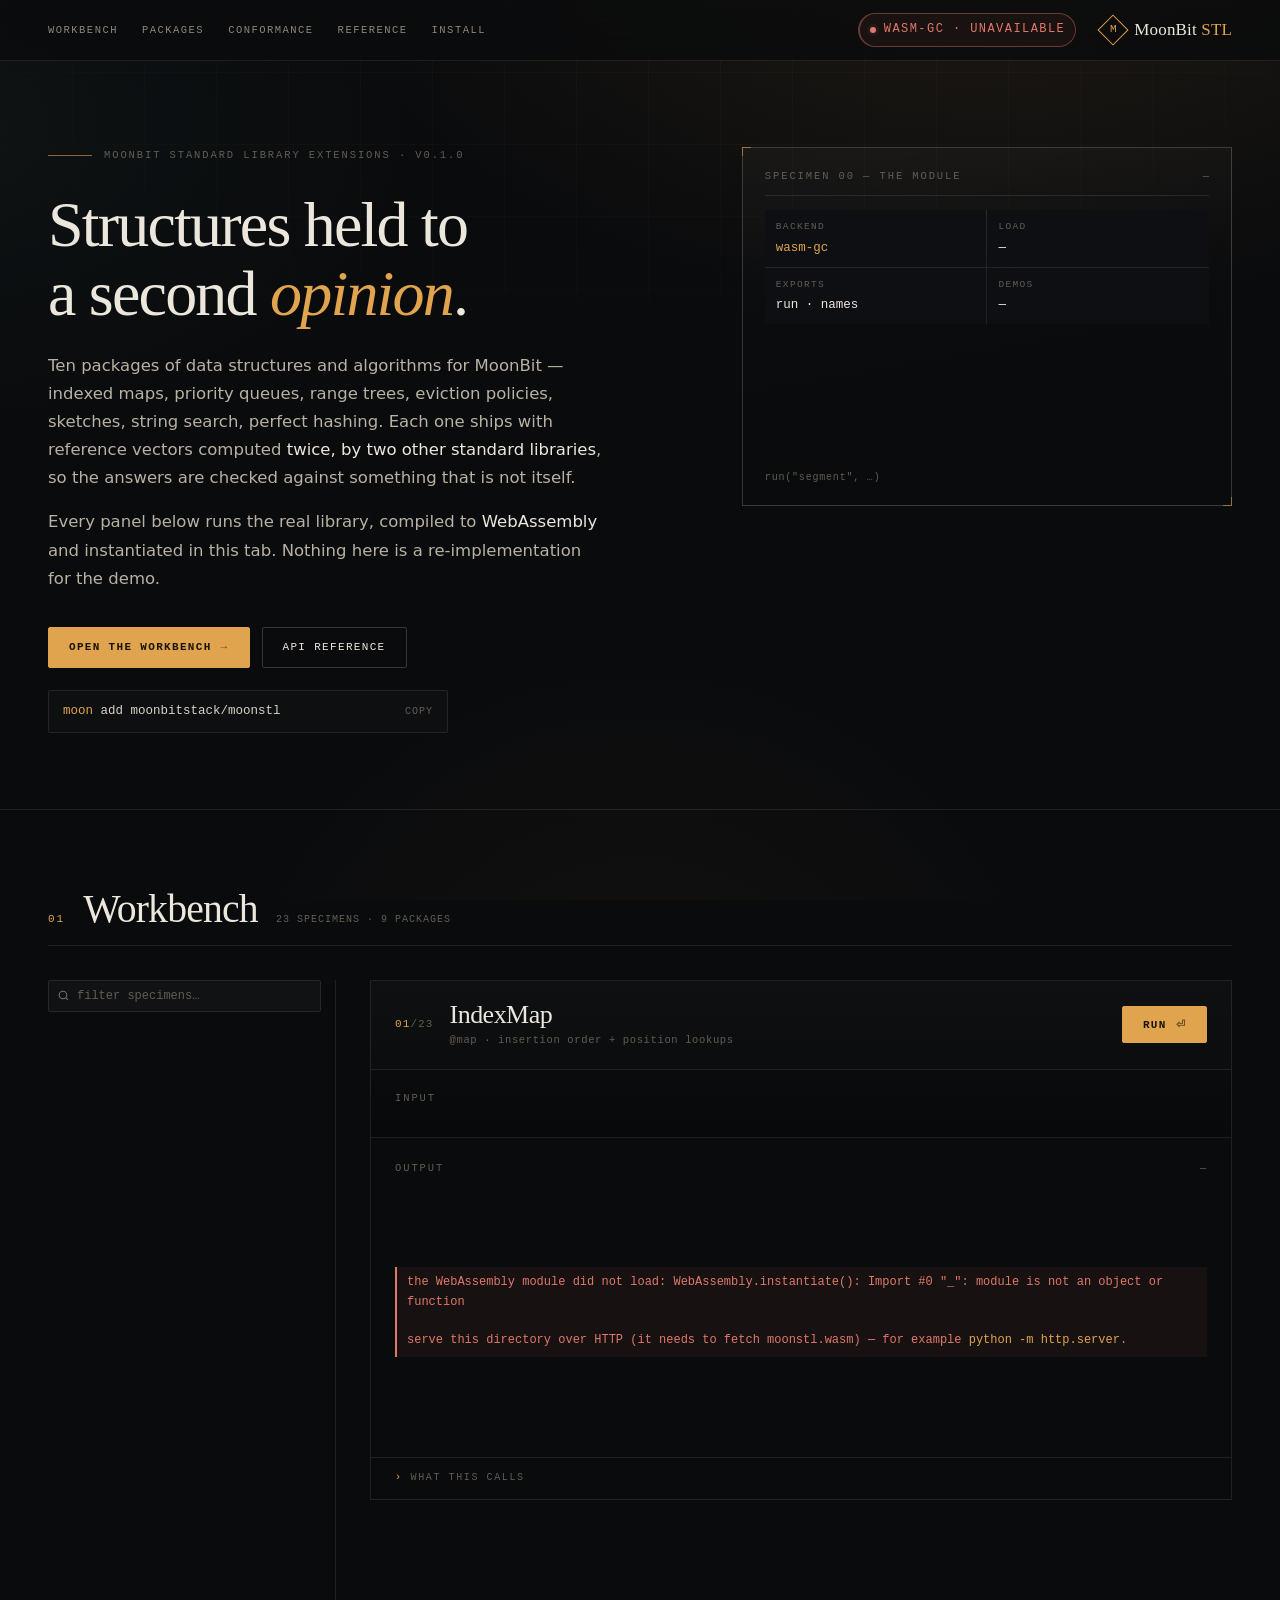
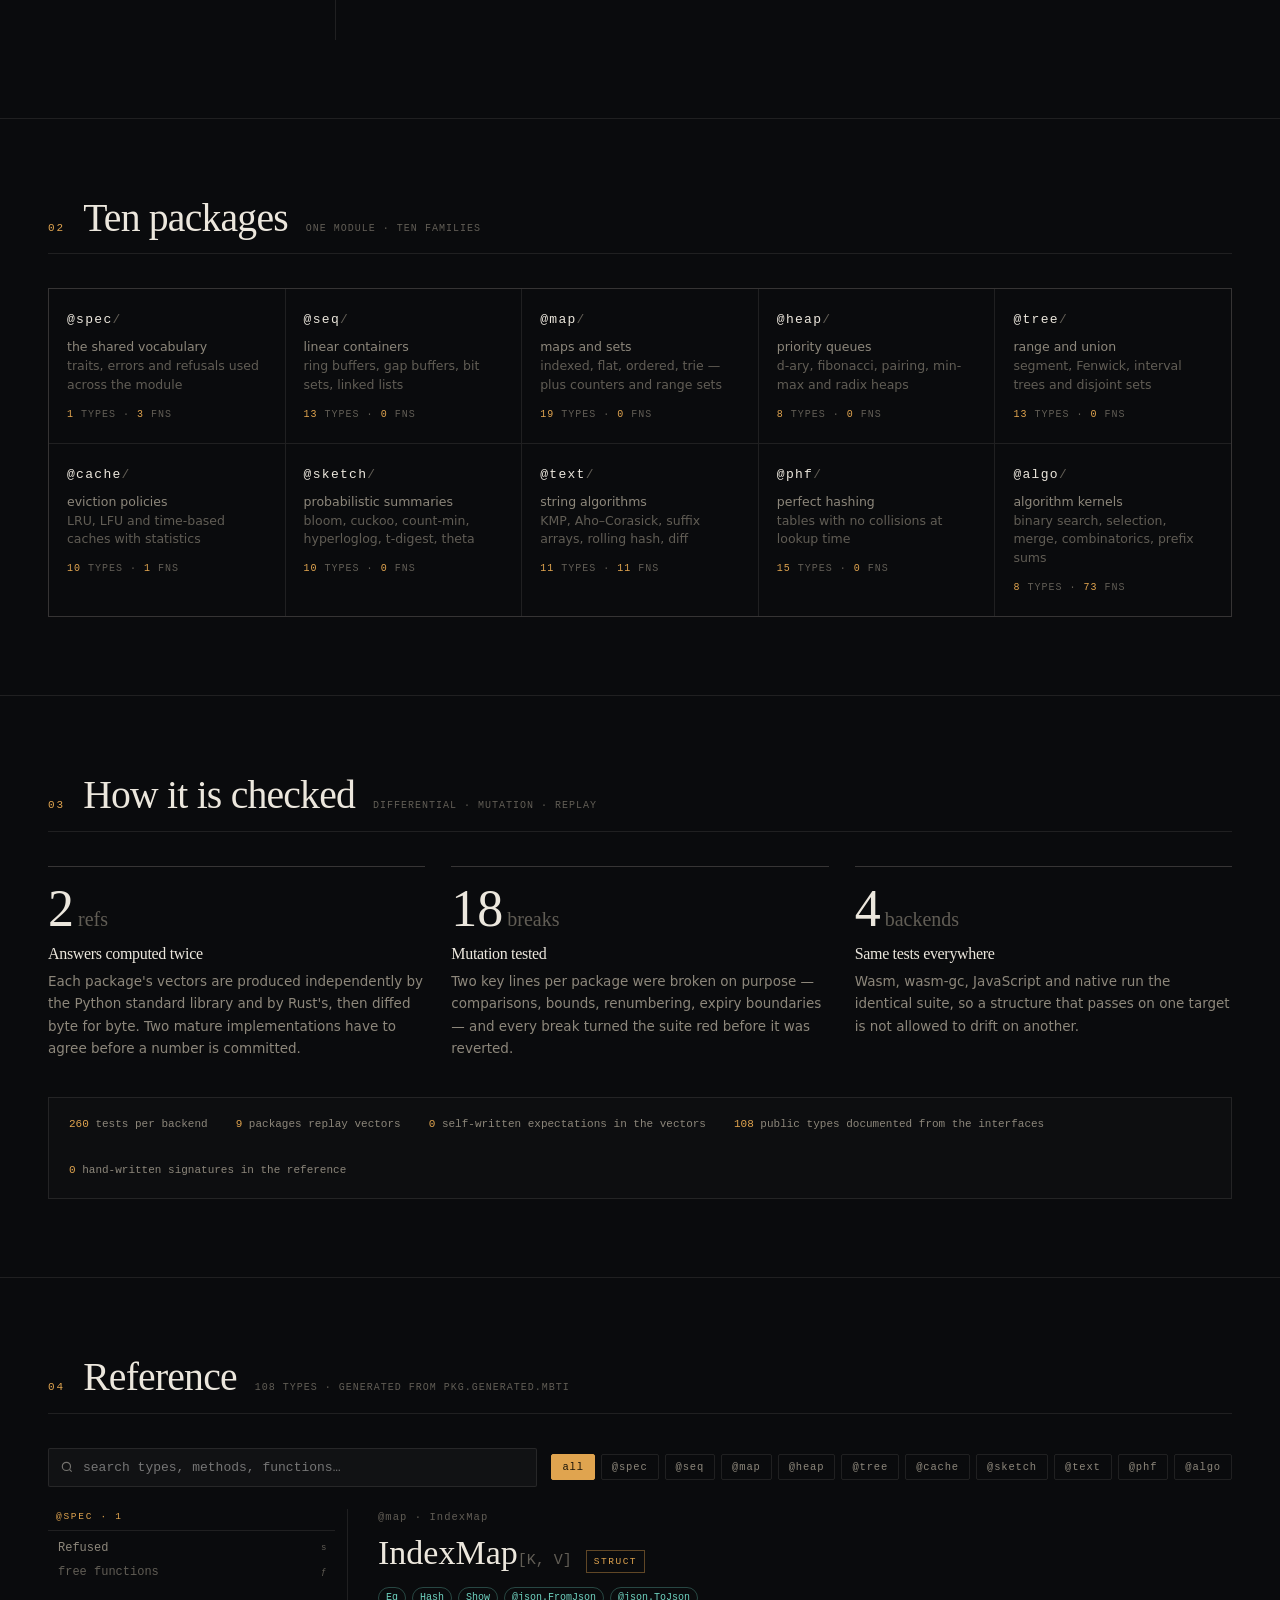
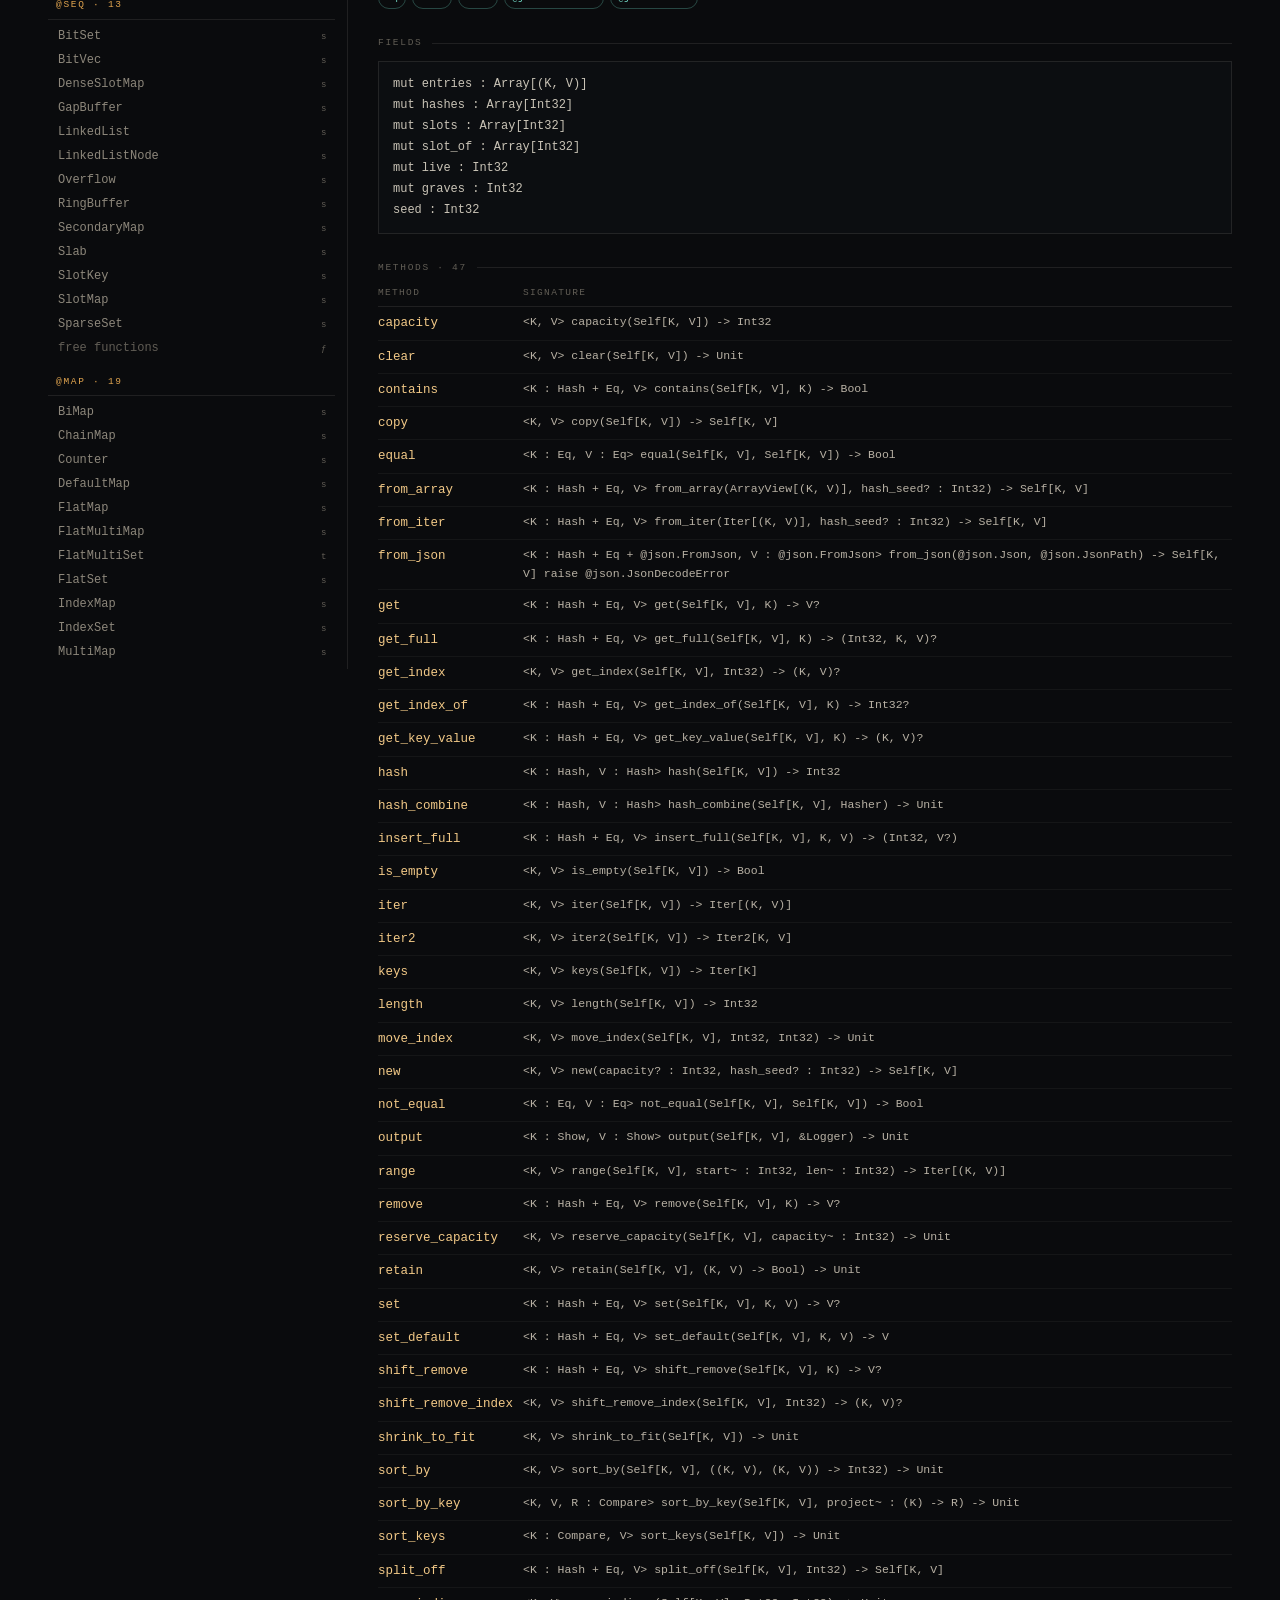
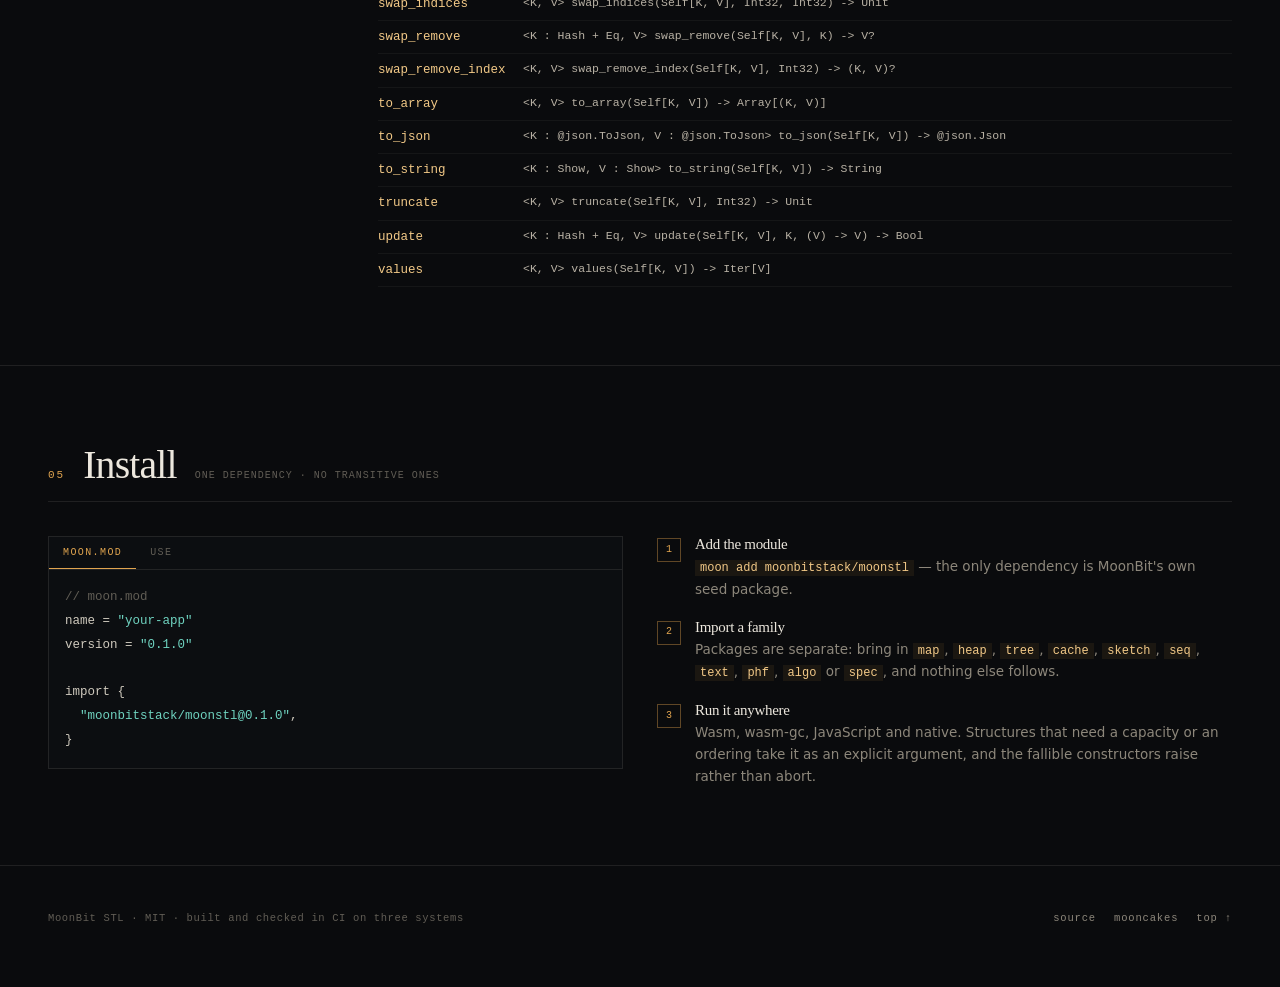
==== commit 2c023fdf: "deploy: ec9e2971f8e76dbd1150d7ba0e8ec65712a2d8f4" ====
--- a/index.html
+++ b/index.html
@@ -3,993 +3,1558 @@
 <head>
 <meta charset="utf-8">
 <meta name="viewport" content="width=device-width, initial-scale=1">
-<title>moonstl — data structures &amp; algorithms for MoonBit</title>
-<meta name="description" content="moonstl: the containers, caches, trees, heaps, sketches and string algorithms the MoonBit core leaves out — one module, ten families, run live in your browser.">
+<link rel="icon" href="data:image/svg+xml,%3Csvg xmlns='http://www.w3.org/2000/svg' viewBox='0 0 32 32'%3E%3Crect width='32' height='32' fill='%230a0b0d'/%3E%3Crect x='7' y='7' width='18' height='18' fill='none' stroke='%23e0a44f' stroke-width='2' transform='rotate(45 16 16)'/%3E%3C/svg%3E">
+<title>MoonBit STL — data structures &amp; algorithms, checked against other implementations</title>
+<meta name="description" content="Ten packages of data structures and algorithms for MoonBit: maps, heaps, trees, caches, sketches, text algorithms, perfect hashing. Every demo on this page runs the library itself, compiled to WebAssembly (wasm-gc).">
 <style>
-  :root{
-    --bg:#0a0e14; --bg2:#0c1219; --surface:#111823; --surface2:#151e2b;
-    --border:#1e2a3a; --border2:#28374b;
-    --text:#e6edf3; --muted:#8b98a9; --dim:#5b6878;
-    --accent:#6ea8fe; --accent2:#4fd1c5; --warn:#f0b24a; --err:#f0766b; --ok:#5fd39a;
-    --code:#0d1117; --mono:ui-monospace,SFMono-Regular,Menlo,Consolas,monospace;
-    --sans:-apple-system,BlinkMacSystemFont,"Segoe UI",Roboto,"Helvetica Neue",Arial,"PingFang SC","Microsoft YaHei",sans-serif;
-  }
-  *{box-sizing:border-box}
-  html{scroll-behavior:smooth}
-  body{margin:0;background:var(--bg);color:var(--text);font-family:var(--sans);line-height:1.6;-webkit-font-smoothing:antialiased}
-  a{color:var(--accent);text-decoration:none}
-  a:hover{text-decoration:underline}
-  code,pre{font-family:var(--mono)}
-  .wrap{max-width:1180px;margin:0 auto;padding:0 24px}
-  img,svg,video,pre,table{max-width:100%}
-  pre{overflow:auto}
-  .mono{font-family:var(--mono)}
-  .muted{color:var(--muted)} .dim{color:var(--dim)}
-
-  /* top bar */
-  header.top{position:sticky;top:0;z-index:40;backdrop-filter:blur(10px);background:rgba(10,14,20,.8);border-bottom:1px solid var(--border)}
-  .top .wrap{display:flex;align-items:center;gap:20px;height:60px}
-  .brand{display:flex;align-items:center;gap:10px;font-weight:700;font-size:18px;letter-spacing:.2px}
-  .brand .glyph{width:26px;height:26px;border-radius:7px;background:conic-gradient(from 210deg,var(--accent),var(--accent2),var(--accent));box-shadow:0 0 18px -2px var(--accent)}
-  .brand .stl{color:var(--accent)}
-  .top nav{margin-left:auto;display:flex;gap:6px;align-items:center}
-  .top nav a{color:var(--muted);font-size:14px;padding:7px 12px;border-radius:8px}
-  .top nav a:hover{color:var(--text);background:var(--surface);text-decoration:none}
-  .live{display:flex;align-items:center;gap:7px;font-size:12.5px;color:var(--accent2);border:1px solid var(--border2);background:var(--surface);padding:5px 11px;border-radius:999px}
-  .live .dot{width:8px;height:8px;border-radius:50%;background:var(--accent2);box-shadow:0 0 0 0 rgba(79,209,197,.6);animation:pulse 2s infinite}
-  @keyframes pulse{0%{box-shadow:0 0 0 0 rgba(79,209,197,.5)}70%{box-shadow:0 0 0 7px rgba(79,209,197,0)}100%{box-shadow:0 0 0 0 rgba(79,209,197,0)}}
-
-  /* hero */
-  .hero{position:relative;padding:84px 0 56px;overflow:hidden}
-  .hero .grid-bg{position:absolute;inset:0;background-image:linear-gradient(var(--border) 1px,transparent 1px),linear-gradient(90deg,var(--border) 1px,transparent 1px);background-size:44px 44px;opacity:.35;-webkit-mask-image:radial-gradient(circle at 30% 20%,#000,transparent 75%);mask-image:radial-gradient(circle at 30% 20%,#000,transparent 75%)}
-  .hero .glow{position:absolute;top:-120px;left:-40px;width:520px;height:520px;border-radius:50%;background:radial-gradient(circle,rgba(110,168,254,.22),transparent 65%);filter:blur(8px)}
-  .hero .wrap{position:relative}
-  .eyebrow{font-size:13px;letter-spacing:.14em;text-transform:uppercase;color:var(--accent2);font-weight:600}
-  h1{font-size:54px;line-height:1.05;margin:14px 0 18px;font-weight:800;letter-spacing:-.5px}
-  h1 .grad{background:linear-gradient(90deg,var(--accent),var(--accent2));-webkit-background-clip:text;background-clip:text;color:transparent}
-  .lead{font-size:19px;color:var(--muted);max-width:640px;margin:0 0 30px}
-  .hero-card{background:var(--surface);border:1px solid var(--border);border-radius:16px;max-width:680px;box-shadow:0 30px 60px -30px rgba(0,0,0,.8)}
-  .hero-card .bar{display:flex;align-items:center;gap:8px;padding:11px 15px;border-bottom:1px solid var(--border)}
-  .hero-card .bar i{width:11px;height:11px;border-radius:50%;background:var(--border2)}
-  .hero-card .bar .fn{margin-left:8px;font-size:12.5px;color:var(--dim);font-family:var(--mono)}
-  pre.code{margin:0;padding:18px 20px;background:var(--code);overflow:auto;font-size:13.5px;line-height:1.75;border-radius:0}
-  .tok-k{color:#c792ea}.tok-f{color:#82aaff}.tok-s{color:#c3e88d}.tok-n{color:#f78c6c}.tok-c{color:#5b6878;font-style:italic}.tok-t{color:#ffcb6b}.tok-p{color:#89ddff}
-  .hero-actions{display:flex;gap:12px;flex-wrap:wrap;margin-top:26px}
-  .btn{display:inline-flex;align-items:center;gap:8px;font:inherit;font-weight:600;font-size:14.5px;padding:11px 20px;border-radius:10px;border:1px solid var(--border2);background:var(--surface);color:var(--text);cursor:pointer;transition:.15s}
-  .btn:hover{border-color:var(--accent);transform:translateY(-1px)}
-  .btn.primary{background:linear-gradient(135deg,var(--accent),#5b8def);border-color:transparent;color:#04101f}
-  .btn.ghost{background:transparent}
-  .btn:disabled{opacity:.5;cursor:default}
-  .stats{display:flex;gap:34px;margin-top:38px;flex-wrap:wrap}
-  .stat .k{font-size:30px;font-weight:800;font-family:var(--mono)}
-  .stat .v{font-size:13px;color:var(--muted)}
-
-  section{padding:56px 0;border-top:1px solid var(--border)}
-  .sec-head{display:flex;align-items:baseline;gap:16px;margin-bottom:8px}
-  .sec-head h2{font-size:30px;margin:0;font-weight:750;letter-spacing:-.3px}
-  .sec-head .tag{font-size:12px;letter-spacing:.12em;text-transform:uppercase;color:var(--accent2);border:1px solid var(--border2);padding:4px 10px;border-radius:999px}
-  .sec-sub{color:var(--muted);max-width:720px;margin:0 0 30px}
-
-  /* live lab */
-  .lab-bar{display:flex;align-items:center;gap:14px;flex-wrap:wrap;margin-bottom:22px}
-  .lab-bar .hint{font-size:13.5px;color:var(--muted)}
-  .lab{display:grid;grid-template-columns:repeat(auto-fill,minmax(340px,1fr));gap:18px}
-  .demo{background:var(--surface);border:1px solid var(--border);border-radius:14px;overflow:hidden;display:flex;flex-direction:column;transition:.15s}
-  .demo:hover{border-color:var(--border2);transform:translateY(-2px)}
-  .demo .dh{display:flex;align-items:center;gap:10px;padding:14px 16px;border-bottom:1px solid var(--border)}
-  .demo .dh .pk{font-size:10.5px;letter-spacing:.08em;text-transform:uppercase;color:var(--accent);background:rgba(110,168,254,.1);border:1px solid rgba(110,168,254,.25);padding:3px 8px;border-radius:6px;font-weight:600}
-  .demo .dh h3{margin:0;font-size:15.5px;font-weight:650}
-  .demo .dh .run{margin-left:auto;font-size:12.5px;font-weight:600;color:var(--accent2);border:1px solid var(--border2);background:var(--surface2);padding:5px 12px;border-radius:8px;cursor:pointer}
-  .demo .dh .run:hover{border-color:var(--accent2)}
-  .demo .dctl{padding:14px 16px;border-bottom:1px dashed var(--border);min-height:60px}
-  .demo .dout{padding:16px;flex:1;min-height:120px}
-  .demo .out-empty{color:var(--dim);font-size:13.5px}
-  .demo .err{color:var(--err);font-family:var(--mono);font-size:13px;white-space:pre-wrap}
-  .demo .lat{font-size:11px;color:var(--dim);text-align:right;margin-top:10px;font-family:var(--mono)}
-
-  /* chips input */
-  .chips{display:flex;flex-wrap:wrap;gap:7px;margin-bottom:10px;min-height:30px}
-  .chip{display:inline-flex;align-items:center;gap:6px;font-family:var(--mono);font-size:12.5px;background:var(--surface2);border:1px solid var(--border2);border-radius:7px;padding:4px 6px 4px 10px}
-  .chip .ix{color:var(--dim);font-size:10.5px}
-  .chip .x{cursor:pointer;color:var(--dim);font-size:14px;line-height:1;padding:0 3px}
-  .chip .x:hover{color:var(--err)}
-  .chip.str{padding:4px 10px}
-  .chip.hi{border-color:var(--accent);background:rgba(110,168,254,.14);color:var(--accent)}
-  .addrow{display:flex;gap:7px;flex-wrap:wrap}
-  .addrow input{min-width:90px}
-  .addrow input{flex:1;font-family:var(--mono);font-size:13px;background:var(--code);border:1px solid var(--border);color:var(--text);border-radius:8px;padding:8px 11px}
-  .addrow input:focus{outline:none;border-color:var(--accent)}
-  .mini{font:inherit;font-size:12.5px;font-weight:600;background:var(--surface2);border:1px solid var(--border2);color:var(--text);border-radius:8px;padding:8px 12px;cursor:pointer}
-  .mini:hover{border-color:var(--accent)}
-  .mini.ghost{background:transparent;color:var(--muted)}
-  textarea.in{width:100%;font-family:var(--mono);font-size:13px;background:var(--code);border:1px solid var(--border);color:var(--text);border-radius:8px;padding:9px 11px;resize:vertical;min-height:54px}
-  textarea.in:focus,input:focus{outline:none;border-color:var(--accent)}
-  .fieldrow{display:flex;gap:8px;align-items:center;margin-top:9px}
-  .fieldrow label{font-size:12px;color:var(--muted);font-family:var(--mono)}
-  .fieldrow input{width:70px;font-family:var(--mono);font-size:13px;background:var(--code);border:1px solid var(--border);color:var(--text);border-radius:8px;padding:7px 10px}
-
-  /* visual outputs */
-  .seq{display:flex;flex-wrap:wrap;gap:7px}
-  .seq .node{font-family:var(--mono);font-size:13px;background:var(--surface2);border:1px solid var(--border2);border-radius:8px;padding:7px 11px}
-  .seq .node.hi{border-color:var(--accent);background:rgba(110,168,254,.12);color:var(--accent)}
-  .kv{display:flex;flex-direction:column;gap:7px}
-  .kv .row{display:flex;gap:8px;align-items:center;font-family:var(--mono);font-size:13px}
-  .kv .badge{font-size:10.5px;color:var(--dim);border:1px solid var(--border2);border-radius:5px;padding:1px 6px;min-width:22px;text-align:center}
-  .bars{display:flex;align-items:flex-end;gap:6px;height:84px;padding-top:6px}
-  .bars .bar{flex:1;background:linear-gradient(var(--accent2),var(--accent));border-radius:4px 4px 0 0;position:relative;min-height:2px}
-  .bars .bar .v{position:absolute;top:-18px;left:0;right:0;text-align:center;font-size:10.5px;font-family:var(--mono);color:var(--muted)}
-  .groups{display:flex;flex-wrap:wrap;gap:9px}
-  .groups .g{display:flex;gap:5px;padding:7px 9px;border:1px solid var(--border2);border-radius:9px;background:var(--surface2)}
-  .groups .g b{font-family:var(--mono);font-size:12.5px}
-  .metric{display:flex;gap:22px;flex-wrap:wrap}
-  .metric .m{font-family:var(--mono)}
-  .metric .m .lab2{font-size:11px;color:var(--muted);text-transform:uppercase;letter-spacing:.06em}
-  .metric .m .val{font-size:26px;font-weight:700}
-  .metric .m .val small{font-size:14px;color:var(--muted);font-weight:400}
-  .textvis{font-family:var(--mono);font-size:14px;line-height:2;background:var(--code);border:1px solid var(--border);border-radius:9px;padding:12px 14px;overflow:auto}
-  .textvis .hit{background:rgba(240,178,74,.28);color:var(--warn);border-radius:4px;padding:1px 2px}
-  .textvis .ins{background:rgba(95,211,154,.18);color:var(--ok)}
-  .textvis .del{background:rgba(240,118,107,.18);color:var(--err);text-decoration:line-through}
-  .diffrow{display:grid;grid-template-columns:1fr 1fr;gap:8px}
-  .diffcol{font-family:var(--mono);font-size:12.5px;line-height:1.9;background:var(--code);border:1px solid var(--border);border-radius:9px;padding:10px 12px;overflow:auto}
-  .diffcol .op-eq{color:var(--dim)} .diffcol .op-del{color:var(--err);background:rgba(240,118,107,.12)} .diffcol .op-ins{color:var(--ok);background:rgba(95,211,154,.12)} .diffcol .op-repl{color:var(--warn);background:rgba(240,178,74,.12)}
-  .bits{display:grid;grid-template-columns:repeat(16,1fr);gap:3px}
-  .bits .b{aspect-ratio:1;border-radius:3px;background:var(--surface2);border:1px solid var(--border)}
-  .bits .b.on{background:var(--accent2);border-color:var(--accent2)}
-  .oplist{display:flex;flex-direction:column;gap:5px;font-family:var(--mono);font-size:12px}
-  .oplist .op{display:flex;gap:10px;padding:5px 9px;border-radius:7px;background:var(--surface2);border:1px solid var(--border)}
-  .oplist .op .t{width:70px;color:var(--accent)} .oplist .op .r{color:var(--muted)}
-
-  /* families */
-  .fam{display:grid;grid-template-columns:repeat(auto-fill,minmax(210px,1fr));gap:14px}
-  .fam .card{background:var(--surface);border:1px solid var(--border);border-radius:12px;padding:16px;cursor:pointer;transition:.15s}
-  .fam .card:hover{border-color:var(--accent);transform:translateY(-2px)}
-  .fam .card .nm{font-family:var(--mono);font-size:15px;font-weight:650;color:var(--accent)}
-  .fam .card .bl{font-size:12.5px;color:var(--muted);margin:3px 0 11px}
-  .fam .card .types{display:flex;flex-wrap:wrap;gap:5px}
-  .fam .card .types span{font-family:var(--mono);font-size:11px;color:var(--text);background:var(--surface2);border:1px solid var(--border);border-radius:6px;padding:2px 7px}
-
-  /* reference */
-  .ref{display:grid;grid-template-columns:270px 1fr;gap:22px;align-items:start}
-  .ref .side{position:sticky;top:76px;max-height:calc(100vh - 96px);overflow:auto;padding-right:8px;scrollbar-width:thin}
-  .search{width:100%;font:inherit;font-size:14px;background:var(--surface);border:1px solid var(--border2);color:var(--text);border-radius:10px;padding:10px 13px;margin-bottom:14px}
-  .search:focus{outline:none;border-color:var(--accent)}
-  .pkggrp{margin-bottom:16px}
-  .pkggrp h4{margin:0 0 6px;font-size:12px;letter-spacing:.08em;text-transform:uppercase;color:var(--accent2)}
-  .pkggrp .ti{display:block;font-family:var(--mono);font-size:13px;color:var(--muted);padding:4px 9px;border-radius:7px;cursor:pointer}
-  .pkggrp .ti:hover{background:var(--surface);color:var(--text)}
-  .pkggrp .ti.sel{background:rgba(110,168,254,.12);color:var(--accent);border:1px solid rgba(110,168,254,.25)}
-  .pkggrp .ti .cnt{color:var(--dim);font-size:11px;float:right}
-  .apipane{background:var(--surface);border:1px solid var(--border);border-radius:14px;padding:24px;min-height:340px}
-  .apipane .path{font-size:12.5px;color:var(--dim);font-family:var(--mono);margin-bottom:4px}
-  .apitype{font-size:23px;font-weight:750;margin-bottom:2px}
-  .apitype .params{color:var(--accent);font-family:var(--mono);font-size:16px}
-  .apikind{display:inline-block;font-size:11px;text-transform:uppercase;letter-spacing:.08em;color:var(--accent2);border:1px solid var(--border2);padding:2px 9px;border-radius:999px;margin-bottom:16px}
-  .impls{display:flex;flex-wrap:wrap;gap:6px;margin-bottom:18px}
-  .impls .i{font-family:var(--mono);font-size:11.5px;background:var(--surface2);border:1px solid var(--border2);border-radius:6px;padding:3px 9px;color:var(--muted)}
-  .apidoc h5{margin:18px 0 8px;font-size:12px;letter-spacing:.08em;text-transform:uppercase;color:var(--muted)}
-  .apidoc pre{margin:0;background:var(--code);border:1px solid var(--border);border-radius:9px;padding:12px 14px;font-size:12.5px;line-height:1.75;overflow:auto;color:#c9d4e0}
-  .apidoc table{width:100%;border-collapse:collapse;font-size:12.5px}
-  .apidoc th{text-align:left;color:var(--muted);font-weight:600;padding:7px 10px;border-bottom:1px solid var(--border2);font-size:11.5px;text-transform:uppercase;letter-spacing:.05em}
-  .apidoc td{padding:7px 10px;border-bottom:1px solid var(--border);vertical-align:top}
-  .apidoc td.sig{font-family:var(--mono);color:#c9d4e0;white-space:pre-wrap;word-break:break-word}
-  .apidoc td.mn{font-family:var(--mono);color:var(--accent);white-space:nowrap}
-  .apidoc tr:hover td{background:var(--surface2)}
-  .apidoc .note{color:var(--dim);font-size:13px}
-
-  /* conformance + install */
-  .conform{display:grid;grid-template-columns:repeat(auto-fit,minmax(240px,1fr));gap:14px}
-  .conform .c{background:var(--surface);border:1px solid var(--border);border-radius:12px;padding:18px}
-  .conform .c .t{font-weight:650;font-size:14.5px;margin-bottom:6px;display:flex;align-items:center;gap:8px}
-  .conform .c .t .ok2{width:8px;height:8px;border-radius:50%;background:var(--ok);box-shadow:0 0 8px var(--ok)}
-  .conform .c p{margin:0;font-size:13px;color:var(--muted)}
-  .install{background:var(--surface);border:1px solid var(--border);border-radius:14px;overflow:hidden}
-  .install .tabs{display:flex;border-bottom:1px solid var(--border)}
-  .install .tab{font-size:13.5px;padding:12px 20px;color:var(--muted);cursor:pointer;border-bottom:2px solid transparent}
-  .install .tab.sel{color:var(--text);border-color:var(--accent)}
-  .install pre{margin:0;padding:20px 22px;background:var(--code);font-size:13.5px;line-height:1.75;overflow:auto}
-  .steps{display:flex;gap:26px;flex-wrap:wrap;margin-top:26px}
-  .steps .s{flex:1;min-width:200px}
-  .steps .s .n{font-family:var(--mono);font-size:13px;color:var(--accent2);margin-bottom:6px}
-  .steps .s p{margin:0;font-size:13.5px;color:var(--muted)}
-
-  footer{border-top:1px solid var(--border);padding:34px 0 48px;color:var(--dim);font-size:13.5px}
-  footer .wrap{display:flex;justify-content:space-between;gap:16px;flex-wrap:wrap;align-items:center}
-  footer .live-note{display:flex;align-items:center;gap:8px;color:var(--accent2)}
-  footer .live-note .dot{width:8px;height:8px;border-radius:50%;background:var(--accent2);animation:pulse 2s infinite}
-
-  @media(max-width:860px){
-    h1{font-size:38px}
-    .lead{font-size:17px}
-    .ref{grid-template-columns:1fr}
-    .ref .side{position:static;max-height:none;overflow:visible;padding-right:0}
-    .stats{gap:22px}
-  }
-  @media(max-width:700px){
-    .wrap{padding:0 16px}
-    .top .wrap{flex-wrap:wrap;height:auto;padding:10px 16px;gap:8px}
-    .top nav{margin-left:0;order:3;width:100%;overflow-x:auto;gap:2px;scrollbar-width:none}
-    .top nav::-webkit-scrollbar{display:none}
-    .top nav a{padding:6px 9px;font-size:13px;white-space:nowrap}
-    .live{order:2}
-    h1{font-size:31px}
-    .lead{font-size:15.5px}
-    section{padding:44px 0}
-    .sec-head{flex-wrap:wrap;gap:8px}
-    .sec-head h2{font-size:24px}
-    .stat .k{font-size:24px}
-    .hero-card{max-width:100%}
-    .lab{grid-template-columns:1fr}
-  }
+/* ---------- tokens ---------- */
+:root{
+  --ink:#0a0b0d; --ink-2:#0d0f12; --panel:#111418; --panel-2:#151a20;
+  --line:rgba(232,226,214,.10); --line-2:rgba(232,226,214,.20);
+  --text:#ece7dd; --muted:#8d877b; --dim:#615d55;
+  --amber:#e0a44f; --amber-2:#f2c987; --amber-soft:rgba(224,164,79,.13);
+  --teal:#6fd3c0; --red:#e0796a;
+  --serif:"Iowan Old Style","Palatino Linotype","Book Antiqua",Palatino,"Songti SC",Georgia,serif;
+  --sans:ui-sans-serif,system-ui,-apple-system,"Segoe UI","PingFang SC","Microsoft YaHei",sans-serif;
+  --mono:ui-monospace,"SF Mono","Cascadia Mono",Menlo,Consolas,"Liberation Mono",monospace;
+  --max:1240px;
+}
+*,*::before,*::after{box-sizing:border-box}
+html{scroll-behavior:smooth;scrollbar-width:thin;scrollbar-color:#3b3226 transparent}
+body{
+  margin:0;background:var(--ink);color:var(--text);font-family:var(--sans);
+  font-size:15px;line-height:1.62;-webkit-font-smoothing:antialiased;
+  background-image:
+    radial-gradient(1100px 620px at 78% -8%,rgba(224,164,79,.10),transparent 62%),
+    radial-gradient(860px 520px at -6% 14%,rgba(111,211,192,.045),transparent 58%),
+    radial-gradient(700px 700px at 50% 120%,rgba(224,164,79,.05),transparent 60%);
+  background-attachment:fixed;
+}
+body::before{
+  content:"";position:fixed;inset:0;pointer-events:none;z-index:0;
+  background-image:
+    linear-gradient(to right,rgba(232,226,214,.028) 1px,transparent 1px),
+    linear-gradient(to bottom,rgba(232,226,214,.028) 1px,transparent 1px);
+  background-size:72px 72px;
+  mask-image:radial-gradient(ellipse 90% 60% at 50% 0%,#000 25%,transparent 78%);
+}
+/* ---------- scrollbars ---------- */
+::-webkit-scrollbar{width:10px;height:10px}
+::-webkit-scrollbar-track{background:transparent}
+::-webkit-scrollbar-thumb{
+  background:linear-gradient(#3c3529,#2a261e);
+  border:2px solid var(--ink);border-radius:99px;
+}
+::-webkit-scrollbar-thumb:hover{background:linear-gradient(#e0a44f,#8a6427)}
+::-webkit-scrollbar-corner{background:var(--ink)}
+.rail::-webkit-scrollbar{width:7px}
+.rail::-webkit-scrollbar-thumb{background:#332e25;border-color:var(--panel)}
+.rail::-webkit-scrollbar-thumb:hover{background:#8a6427}
+/* ---------- type ---------- */
+h1,h2,h3,h4{font-family:var(--serif);font-weight:400;letter-spacing:-.02em;margin:0;line-height:1.08}
+p{margin:0}
+a{color:inherit;text-decoration:none}
+code,kbd,pre{font-family:var(--mono);font-variant-ligatures:none}
+.mono{font-family:var(--mono)}
+.eyebrow,.lbl,.num,.tag{
+  font-family:var(--mono);font-size:10.5px;letter-spacing:.18em;text-transform:uppercase;
+  color:var(--dim);
+}
+::selection{background:rgba(224,164,79,.28);color:#fff}
+/* ---------- shell ---------- */
+.wrap{max-width:var(--max);margin:0 auto;padding:0 28px;position:relative;z-index:1}
+header.top{
+  position:sticky;top:0;z-index:40;backdrop-filter:blur(14px) saturate(1.2);
+  background:rgba(10,11,13,.82);border-bottom:1px solid var(--line);
+}
+.top .wrap{display:flex;align-items:center;gap:26px;height:60px}
+nav.topnav{display:flex;align-items:center;gap:24px;min-width:0}
+nav.topnav a{
+  font-family:var(--mono);font-size:10.5px;letter-spacing:.14em;text-transform:uppercase;
+  color:var(--muted);padding:4px 0;position:relative;white-space:nowrap;
+}
+nav.topnav a::after{
+  content:"";position:absolute;left:0;right:0;bottom:-2px;height:1px;background:var(--amber);
+  transform:scaleX(0);transform-origin:left;transition:transform .25s ease;
+}
+nav.topnav a:hover{color:var(--text)}
+nav.topnav a:hover::after{transform:scaleX(1)}
+.modpill{
+  margin-left:auto;display:flex;align-items:center;gap:8px;
+  font-family:var(--mono);font-size:10px;letter-spacing:.12em;text-transform:uppercase;
+  color:var(--muted);border:1px solid var(--line);border-radius:99px;padding:5px 11px;white-space:nowrap;
+}
+.modpill .dot{width:6px;height:6px;border-radius:50%;background:var(--dim);box-shadow:0 0 0 3px rgba(255,255,255,.03)}
+.modpill.live{color:var(--teal);border-color:rgba(111,211,192,.34)}
+.modpill.live .dot{background:var(--teal);animation:pulse 2.4s ease-in-out infinite}
+.modpill.err{color:var(--red);border-color:rgba(224,121,106,.4)}
+.modpill.err .dot{background:var(--red)}
+@keyframes pulse{0%,100%{opacity:1}50%{opacity:.35}}
+.brand{display:flex;align-items:center;gap:10px;flex-shrink:0}
+.brand .glyph{
+  width:22px;height:22px;border:1px solid var(--amber);display:grid;place-items:center;
+  color:var(--amber);font-family:var(--mono);font-size:11px;transform:rotate(45deg);
+}
+.brand .glyph span{transform:rotate(-45deg)}
+.brand b{font-family:var(--serif);font-weight:400;font-size:17px;letter-spacing:.01em;white-space:nowrap}
+.brand b em{font-style:normal;color:var(--amber)}
+/* ---------- hero ---------- */
+.hero{padding:86px 0 76px;border-bottom:1px solid var(--line)}
+.hero .wrap{display:grid;grid-template-columns:1.12fr .88fr;gap:70px;align-items:start}
+.hero .kicker{display:flex;align-items:center;gap:12px;margin-bottom:26px}
+.hero .kicker .rule{height:1px;width:44px;background:var(--amber);opacity:.6}
+h1{font-size:clamp(42px,5vw,68px);margin-bottom:24px;letter-spacing:-.028em}
+h1 em{font-style:italic;color:var(--amber)}
+.lede{color:#b8b1a4;font-size:16.5px;max-width:34em;line-height:1.7}
+.lede b{color:var(--text);font-weight:500}
+.cta{display:flex;flex-wrap:wrap;gap:12px;margin:34px 0 22px}
+.btn{
+  display:inline-flex;align-items:center;gap:9px;border:1px solid var(--line-2);
+  padding:11px 20px;border-radius:2px;font-family:var(--mono);font-size:11px;
+  letter-spacing:.12em;text-transform:uppercase;color:var(--text);cursor:pointer;
+  background:transparent;transition:.2s ease;
+}
+.btn:hover{border-color:var(--amber);color:var(--amber-2)}
+.btn.solid{background:var(--amber);border-color:var(--amber);color:#1a1408;font-weight:600}
+.btn.solid:hover{background:var(--amber-2);border-color:var(--amber-2);color:#1a1408}
+.cmd{
+  display:flex;align-items:center;gap:12px;border:1px solid var(--line);background:rgba(255,255,255,.02);
+  padding:10px 14px;border-radius:2px;max-width:400px;
+}
+.cmd code{font-size:12.5px;color:#d8d2c6;overflow:auto;white-space:nowrap}
+.cmd code .c-flag{color:var(--amber)}
+.cmd button{
+  margin-left:auto;background:none;border:0;color:var(--dim);cursor:pointer;font-family:var(--mono);
+  font-size:10px;letter-spacing:.1em;text-transform:uppercase;padding:2px 0;
+}
+.cmd button:hover{color:var(--amber)}
+/* plate */
+.plate{
+  border:1px solid var(--line-2);background:linear-gradient(170deg,rgba(255,255,255,.035),rgba(255,255,255,.008) 40%,transparent);
+  padding:20px 22px 18px;position:relative;
+}
+.plate::before,.plate::after{
+  content:"";position:absolute;width:9px;height:9px;border:1px solid var(--amber);opacity:.55;
+}
+.plate::before{top:-1px;left:-1px;border-right:0;border-bottom:0}
+.plate::after{bottom:-1px;right:-1px;border-left:0;border-top:0}
+.plate .ph{display:flex;justify-content:space-between;align-items:baseline;border-bottom:1px solid var(--line);padding-bottom:10px;margin-bottom:14px}
+.plate .ph span:last-child{color:var(--dim);font-family:var(--mono);font-size:10px}
+.plate .meta{display:grid;grid-template-columns:repeat(2,1fr);gap:1px;background:var(--line);margin:0 0 16px}
+.plate .meta div{background:var(--ink-2);padding:9px 11px}
+.plate .meta dt{font-family:var(--mono);font-size:9.5px;letter-spacing:.14em;text-transform:uppercase;color:var(--dim);margin:0 0 3px}
+.plate .meta dd{margin:0;font-family:var(--mono);font-size:12.5px;color:var(--text)}
+.plate .meta dd.acc{color:var(--amber)}
+.bars{display:flex;align-items:flex-end;gap:6px;height:118px;padding-top:6px}
+.bars .bar{
+  flex:1;background:linear-gradient(180deg,var(--amber),rgba(224,164,79,.18));
+  position:relative;min-height:3px;transform-origin:bottom;animation:grow .7s cubic-bezier(.2,.9,.2,1) both;
+}
+.bars .bar .v{
+  position:absolute;bottom:calc(100% + 4px);left:50%;transform:translateX(-50%);
+  font-family:var(--mono);font-size:10px;color:var(--amber-2);
+}
+@keyframes grow{from{transform:scaleY(0);opacity:.2}to{transform:scaleY(1);opacity:1}}
+.plate .pf{margin-top:12px;display:flex;justify-content:space-between;font-family:var(--mono);font-size:10px;color:var(--dim);letter-spacing:.08em}
+/* ---------- section head ---------- */
+section.band{padding:78px 0;border-bottom:1px solid var(--line);position:relative}
+.sechead{display:flex;align-items:baseline;gap:18px;margin-bottom:34px;padding-bottom:14px;border-bottom:1px solid var(--line)}
+.sechead .num{color:var(--amber);font-size:11px}
+.sechead h2{font-size:clamp(28px,3.1vw,40px)}
+.sechead .rule{display:none}
+.sechead .meta{font-family:var(--mono);font-size:10px;letter-spacing:.1em;color:var(--dim);text-transform:uppercase;white-space:nowrap}
+/* ---------- workbench ---------- */
+.bench{display:grid;grid-template-columns:288px 1fr;gap:34px;align-items:start}
+.rail{
+  height:660px;max-height:calc(100vh - 130px);overflow:auto;
+  border-right:1px solid var(--line);padding-right:14px;
+}
+.railsearch{position:relative;margin-bottom:16px}
+.railsearch input{
+  width:100%;background:rgba(255,255,255,.03);border:1px solid var(--line);color:var(--text);
+  font-family:var(--mono);font-size:12px;padding:8px 10px 8px 28px;border-radius:2px;outline:none;
+}
+.railsearch input:focus{border-color:rgba(224,164,79,.5)}
+.railsearch input::placeholder{color:var(--dim)}
+.railsearch svg{position:absolute;left:9px;top:9px;opacity:.45}
+.rgroup{margin-bottom:16px}
+.rgroup h4{
+  font-family:var(--mono);font-size:9.5px;letter-spacing:.18em;text-transform:uppercase;color:var(--dim);
+  margin:0 0 6px;display:flex;justify-content:space-between;
+}
+.ritem{
+  display:flex;align-items:baseline;gap:9px;width:100%;text-align:left;background:none;border:0;
+  border-left:2px solid transparent;padding:6px 8px;cursor:pointer;color:var(--muted);
+  font-family:var(--sans);font-size:13.5px;line-height:1.35;transition:.15s;
+}
+.ritem .n{font-family:var(--mono);font-size:9.5px;color:var(--dim);width:18px;flex-shrink:0}
+.ritem:hover{color:var(--text);background:rgba(255,255,255,.025)}
+.ritem.on{border-left-color:var(--amber);color:var(--text);background:linear-gradient(90deg,var(--amber-soft),transparent)}
+.ritem.on .n{color:var(--amber)}
+.rail .empty{color:var(--dim);font-size:12px;padding:8px}
+/* stage */
+.stage{border:1px solid var(--line);background:linear-gradient(180deg,rgba(255,255,255,.022),transparent 30%);padding:0;display:flex;flex-direction:column;min-height:520px}
+.stage-top{display:flex;align-items:center;gap:16px;padding:20px 24px;border-bottom:1px solid var(--line)}
+.spec-id{font-family:var(--mono);font-size:11px;color:var(--amber);letter-spacing:.1em}
+.spec-id span{color:var(--dim)}
+.stage-top h3{font-size:26px}
+.spec-sub{font-family:var(--mono);font-size:10.5px;color:var(--dim);letter-spacing:.06em;margin-top:3px}
+.stage-top .btn{margin-left:auto}
+.stage-aside{margin-left:auto;display:flex;align-items:center;gap:10px}
+.stage-in{padding:20px 24px;border-bottom:1px solid var(--line);background:rgba(0,0,0,.16)}
+.stage-in .lbl{margin-bottom:10px;display:block}
+.stage-out{padding:22px 24px 24px;flex:1;min-height:0;overflow:auto;display:flex;flex-direction:column}
+.stage-out .outhead{display:flex;align-items:baseline;gap:12px;margin-bottom:14px}
+.stage-out .lbl{margin:0}
+.outmeta{margin-left:auto;font-family:var(--mono);font-size:10.5px;color:var(--dim);letter-spacing:.06em}
+.outmeta b{color:var(--teal);font-weight:400}
+.canvas{flex:1;min-height:132px;display:flex;flex-direction:column;justify-content:center}
+.stage-calls{border-top:1px solid var(--line);padding:0 24px}
+.stage-calls summary{
+  list-style:none;cursor:pointer;padding:12px 0;font-family:var(--mono);font-size:10px;
+  letter-spacing:.16em;text-transform:uppercase;color:var(--dim);display:flex;align-items:center;gap:8px;
+}
+.stage-calls summary::-webkit-details-marker{display:none}
+.stage-calls summary::before{content:"›";color:var(--amber);transition:transform .2s}
+.stage-calls[open] summary::before{transform:rotate(90deg)}
+.stage-calls pre{margin:0 0 16px;font-size:12px;line-height:1.9;color:#c9c3b6;overflow:auto;white-space:pre}
+.stage-calls pre .c-pkg{color:var(--amber)}
+.stage-calls pre .c-fn{color:var(--teal)}
+.stage-calls pre .c-cm{color:var(--dim);font-style:italic}
+/* controls */
+.dctl{display:flex;flex-direction:column;gap:11px}
+.fieldrow{display:flex;align-items:center;gap:12px;flex-wrap:wrap}
+.fieldrow label{font-family:var(--mono);font-size:10px;letter-spacing:.12em;text-transform:uppercase;color:var(--dim);min-width:70px}
+.fieldrow input[type=number],.fieldrow input[type=text],.fieldrow textarea,.fieldrow input:not([type]){
+  background:rgba(255,255,255,.03);border:1px solid var(--line);color:var(--text);
+  font-family:var(--mono);font-size:12.5px;padding:7px 9px;border-radius:2px;outline:none;
+}
+.fieldrow input:focus,.fieldrow textarea:focus{border-color:rgba(224,164,79,.5)}
+.fieldrow input[type=number]{width:86px}
+.fieldrow textarea{flex:1;min-width:180px;resize:vertical;line-height:1.5}
+.chips{display:flex;flex-wrap:wrap;gap:6px;align-items:center;min-height:28px}
+.chip{
+  display:inline-flex;align-items:center;gap:7px;border:1px solid var(--line-2);
+  background:rgba(255,255,255,.025);padding:3px 8px;border-radius:2px;
+  font-family:var(--mono);font-size:12px;color:#ddd7ca;
+}
+.chip .ix{color:var(--dim);font-size:9.5px}
+.chip .x{color:var(--dim);cursor:pointer;font-size:13px;line-height:1}
+.chip .x:hover{color:var(--red)}
+.chip.hi{border-color:rgba(224,164,79,.55);background:var(--amber-soft);color:var(--amber-2)}
+.chip.str{padding:4px 9px}
+.addrow{display:flex;gap:7px;flex-wrap:wrap;align-items:center}
+.addrow input{
+  flex:1;min-width:120px;background:rgba(255,255,255,.03);border:1px solid var(--line);
+  color:var(--text);font-family:var(--mono);font-size:12px;padding:6px 9px;border-radius:2px;outline:none;
+}
+.addrow input:focus{border-color:rgba(224,164,79,.5)}
+.mini{
+  background:transparent;border:1px solid var(--line-2);color:var(--muted);cursor:pointer;
+  font-family:var(--mono);font-size:10px;letter-spacing:.08em;padding:5px 9px;border-radius:2px;white-space:nowrap;
+}
+.mini:hover{color:var(--amber);border-color:rgba(224,164,79,.5)}
+.mini.ghost{opacity:.75}
+/* output primitives */
+.seq{display:flex;flex-wrap:wrap;gap:6px;align-items:center}
+.node{
+  min-width:34px;height:34px;padding:0 8px;display:inline-flex;align-items:center;justify-content:center;
+  border:1px solid var(--line-2);background:rgba(255,255,255,.02);font-family:var(--mono);font-size:13px;
+  color:#ddd7ca;border-radius:2px;position:relative;
+}
+.node.hi{border-color:rgba(224,164,79,.6);background:var(--amber-soft);color:var(--amber-2)}
+.kv{display:flex;flex-direction:column;gap:5px}
+.kv .row{display:flex;align-items:center;gap:11px;font-family:var(--mono);font-size:12.5px;color:#ddd7ca}
+.kv .badge{
+  width:22px;height:22px;display:grid;place-items:center;border:1px solid var(--line-2);
+  font-size:10px;color:var(--amber);border-radius:2px;flex-shrink:0;
+}
+.kv .muted{margin-left:auto;color:var(--dim);font-size:11px}
+.metric{display:flex;gap:34px;flex-wrap:wrap}
+.metric .m .lab2{font-family:var(--mono);font-size:10px;letter-spacing:.12em;text-transform:uppercase;color:var(--dim);margin-bottom:6px}
+.metric .m .val{font-family:var(--serif);font-size:38px;line-height:1;color:var(--amber-2)}
+.metric .m .val small{font-size:18px}
+.bars2{display:flex;align-items:flex-end;gap:6px;height:116px}
+.bars2 .bar{
+  flex:1;background:linear-gradient(180deg,rgba(111,211,192,.85),rgba(111,211,192,.12));
+  position:relative;min-height:3px;animation:grow .6s cubic-bezier(.2,.9,.2,1) both;
+}
+.bars2 .bar .v{position:absolute;bottom:calc(100% + 4px);left:50%;transform:translateX(-50%);font-family:var(--mono);font-size:10px;color:var(--teal)}
+.groups{display:flex;flex-wrap:wrap;gap:10px}
+.groups .g{display:flex;gap:4px;border:1px solid var(--line-2);padding:6px;border-radius:2px;background:rgba(255,255,255,.02)}
+.groups .g b{font-family:var(--mono);font-size:12px;font-weight:400;color:#ddd7ca;padding:1px 4px}
+.textvis{
+  font-family:var(--mono);font-size:17px;letter-spacing:.14em;line-height:1.9;word-break:break-all;color:#b8b1a4;
+}
+.textvis .hit{color:#1a1408;background:var(--amber);padding:1px 2px}
+.oplist{display:flex;flex-direction:column;gap:4px;font-family:var(--mono);font-size:12px}
+.oplist .op{display:flex;gap:14px;border-bottom:1px dashed rgba(232,226,214,.07);padding:3px 0}
+.oplist .op .t{color:var(--amber);min-width:74px}
+.oplist .op .r{color:#b8b1a4}
+.bits{display:grid;grid-template-columns:repeat(auto-fill,minmax(18px,1fr));gap:4px;max-width:660px}
+.bits .b{aspect-ratio:1;border:1px solid var(--line);border-radius:1px;background:rgba(255,255,255,.015)}
+.bits .b.on{background:var(--amber);border-color:var(--amber);box-shadow:0 0 10px rgba(224,164,79,.25)}
+.out-empty{color:var(--dim);font-family:var(--mono);font-size:12px}
+.err{border-left:2px solid var(--red);padding:6px 10px;color:var(--red);font-family:var(--mono);font-size:12px;background:rgba(224,121,106,.06)}
+.note{margin-top:12px;font-family:var(--mono);font-size:11px;color:var(--dim);line-height:1.7}
+.note b{color:var(--muted);font-weight:400}
+/* ---------- packages ---------- */
+.pkgrid{display:grid;grid-template-columns:repeat(5,1fr);gap:1px;background:var(--line);border:1px solid var(--line)}
+.pkg{background:var(--ink);padding:20px 18px;cursor:pointer;transition:.2s;position:relative}
+.pkg:hover{background:var(--panel)}
+.pkg:hover .pkgname{color:var(--amber)}
+.pkgname{font-family:var(--mono);font-size:13px;letter-spacing:.1em;transition:.2s}
+.pkgname span{color:var(--dim)}
+.pkgrole{margin-top:8px;font-size:12.5px;color:var(--muted);line-height:1.5;min-height:38px}
+.pkgcount{margin-top:12px;font-family:var(--mono);font-size:10px;letter-spacing:.1em;color:var(--dim);text-transform:uppercase}
+.pkgcount b{color:var(--amber);font-weight:400}
+/* ---------- conformance ---------- */
+.confgrid{display:grid;grid-template-columns:repeat(3,1fr);gap:26px}
+.conf{border-top:1px solid var(--line-2);padding-top:16px}
+.conf .big{font-family:var(--serif);font-size:52px;line-height:1;color:var(--text)}
+.conf .big span{font-size:20px;color:var(--dim);margin-left:4px}
+.conf h4{font-size:16px;margin:10px 0 8px}
+.conf p{font-size:13.5px;color:var(--muted);line-height:1.65}
+.conffoot{
+  margin-top:38px;border:1px solid var(--line);padding:18px 20px;display:flex;gap:28px;
+  flex-wrap:wrap;background:rgba(255,255,255,.015);
+}
+.conffoot div{font-family:var(--mono);font-size:11px;color:var(--muted)}
+.conffoot b{color:var(--amber);font-weight:400}
+/* ---------- reference ---------- */
+.refbar{display:flex;gap:14px;align-items:center;flex-wrap:wrap;margin-bottom:22px}
+.refsearch{flex:1;min-width:240px;position:relative}
+.refsearch input{
+  width:100%;background:rgba(255,255,255,.03);border:1px solid var(--line);color:var(--text);
+  font-family:var(--mono);font-size:13px;padding:11px 12px 11px 34px;border-radius:2px;outline:none;
+}
+.refsearch input:focus{border-color:rgba(224,164,79,.5)}
+.refsearch svg{position:absolute;left:12px;top:12px;opacity:.45}
+.pkgchips{display:flex;gap:6px;flex-wrap:wrap}
+.pkgchip{
+  background:transparent;border:1px solid var(--line);color:var(--muted);cursor:pointer;
+  font-family:var(--mono);font-size:10.5px;letter-spacing:.08em;padding:6px 10px;border-radius:2px;
+}
+.pkgchip:hover{color:var(--text);border-color:var(--line-2)}
+.pkgchip.on{color:#1a1408;background:var(--amber);border-color:var(--amber)}
+.refgrid{display:grid;grid-template-columns:300px 1fr;gap:30px;align-items:start}
+.typelist{
+  position:sticky;top:78px;max-height:min(760px,calc(100vh - 120px));overflow:auto;
+  border-right:1px solid var(--line);padding-right:12px;
+}
+.typelist .pkghead{
+  font-family:var(--mono);font-size:9.5px;letter-spacing:.18em;text-transform:uppercase;color:var(--amber);
+  padding:14px 8px 6px;border-bottom:1px solid var(--line);margin-bottom:4px;
+}
+.typelist .pkghead:first-child{padding-top:0}
+.titem{
+  display:flex;align-items:baseline;gap:8px;width:100%;text-align:left;background:none;border:0;
+  border-left:2px solid transparent;padding:5px 8px;cursor:pointer;color:var(--muted);
+  font-family:var(--mono);font-size:12px;
+}
+.titem .k{margin-left:auto;font-size:9px;color:var(--dim);letter-spacing:.08em}
+.titem:hover{color:var(--text);background:rgba(255,255,255,.02)}
+.titem.on{color:var(--amber-2);border-left-color:var(--amber);background:linear-gradient(90deg,var(--amber-soft),transparent)}
+.apipane{min-height:300px}
+.path{font-family:var(--mono);font-size:10.5px;letter-spacing:.1em;color:var(--dim);margin-bottom:8px}
+.apitype{font-family:var(--serif);font-size:34px;line-height:1.1;display:inline}
+.awrap{display:flex;align-items:baseline;gap:14px;flex-wrap:wrap}
+.apikind{
+  font-family:var(--mono);font-size:9.5px;letter-spacing:.16em;text-transform:uppercase;color:var(--amber);
+  border:1px solid rgba(224,164,79,.4);padding:3px 7px;
+}
+.params{font-family:var(--mono);font-size:15px;color:var(--dim)}
+.impls{display:flex;gap:6px;flex-wrap:wrap;margin:14px 0 4px}
+.impls .i{
+  font-family:var(--mono);font-size:10px;color:var(--teal);border:1px solid rgba(111,211,192,.3);
+  padding:2px 7px;border-radius:99px;
+}
+.apidoc h5{
+  font-family:var(--mono);font-size:9.5px;letter-spacing:.18em;text-transform:uppercase;color:var(--dim);
+  margin:26px 0 10px;font-weight:400;display:flex;align-items:center;gap:10px;
+}
+.apidoc h5::after{content:"";flex:1;height:1px;background:var(--line)}
+.apidoc pre{
+  margin:0;padding:12px 14px;background:#0c0e11;border:1px solid var(--line);
+  font-size:12px;color:#c9c3b6;overflow:auto;line-height:1.75;
+}
+.apidoc table{width:100%;border-collapse:collapse;font-size:12.5px}
+.apidoc th{
+  text-align:left;font-family:var(--mono);font-size:9.5px;letter-spacing:.14em;text-transform:uppercase;
+  color:var(--dim);font-weight:400;padding:0 10px 6px 0;border-bottom:1px solid var(--line);
+}
+.apidoc td{padding:6px 10px 6px 0;border-bottom:1px solid rgba(232,226,214,.05);vertical-align:top}
+.apidoc td.mn{font-family:var(--mono);color:var(--amber-2);white-space:nowrap}
+.apidoc td.sig{font-family:var(--mono);font-size:11.5px;color:#b8b1a4;word-break:break-word}
+.apidoc .note{color:var(--muted);font-family:var(--sans);font-size:13px}
+/* ---------- install ---------- */
+.instgrid{display:grid;grid-template-columns:1fr 1fr;gap:34px;align-items:start}
+.codecard{border:1px solid var(--line);background:#0c0e11}
+.tabs{display:flex;border-bottom:1px solid var(--line)}
+.tab{
+  background:none;border:0;border-bottom:1px solid transparent;color:var(--dim);cursor:pointer;
+  font-family:var(--mono);font-size:10px;letter-spacing:.14em;text-transform:uppercase;padding:10px 14px;
+}
+.tab.on{color:var(--amber);border-bottom-color:var(--amber)}
+.codecard pre{margin:0;padding:16px;font-size:12.5px;line-height:1.9;color:#cfc9bd;overflow:auto}
+.codecard pre .c-kw{color:var(--amber)}
+.codecard pre .c-str{color:var(--teal)}
+.codecard pre .c-cm{color:var(--dim)}
+.steps{display:flex;flex-direction:column;gap:18px}
+.step{display:flex;gap:14px}
+.step .sn{
+  font-family:var(--mono);font-size:10px;color:var(--amber);border:1px solid rgba(224,164,79,.4);
+  width:24px;height:24px;display:grid;place-items:center;flex-shrink:0;margin-top:2px;
+}
+.step h4{font-size:15px;margin-bottom:4px}
+.step p{font-size:13.5px;color:var(--muted)}
+.step code{font-size:12px;color:var(--amber-2);background:rgba(224,164,79,.08);padding:1px 5px}
+/* ---------- footer ---------- */
+footer{padding:44px 0 60px}
+footer .wrap{display:flex;gap:24px;align-items:baseline;flex-wrap:wrap}
+footer .fnote{font-family:var(--mono);font-size:10.5px;color:var(--dim);letter-spacing:.06em}
+footer .flinks{margin-left:auto;display:flex;gap:18px}
+footer .flinks a{font-family:var(--mono);font-size:10.5px;color:var(--muted);letter-spacing:.08em}
+footer .flinks a:hover{color:var(--amber)}
+/* ---------- responsive ---------- */
+@media(max-width:1080px){
+  .hero .wrap{grid-template-columns:1fr;gap:44px}
+  .pkgrid{grid-template-columns:repeat(3,1fr)}
+  .confgrid{grid-template-columns:1fr;gap:22px}
+  .instgrid{grid-template-columns:1fr}
+}
+@media(max-width:900px){
+  .bench{grid-template-columns:1fr;gap:22px}
+  .rail{position:static;height:auto;max-height:250px;border-right:0;border-bottom:1px solid var(--line);padding:0 0 10px;overflow:auto}
+  .stage{min-height:0}
+  .stage-out{overflow:visible}
+  .rail .rlist{display:block}
+  .rgroup{min-width:0;margin-bottom:12px}
+  .refgrid{grid-template-columns:1fr}
+  .typelist{position:static;max-height:320px;border-right:0;border-bottom:1px solid var(--line);padding:0 0 12px}
+}
+@media(max-width:760px){
+  .wrap{padding:0 18px}
+  .top .wrap{height:auto;flex-wrap:wrap;gap:10px;padding-top:10px;padding-bottom:10px}
+  nav.topnav{order:2;width:100%;overflow:visible;flex-wrap:wrap;gap:14px;padding-bottom:2px}
+  nav.topnav a{font-size:9.5px;letter-spacing:.1em}
+  .brand{order:1}
+  .modpill{margin-left:auto;order:1}
+  .hero{padding:52px 0 48px}
+  h1{font-size:clamp(34px,9vw,46px)}
+  section.band{padding:52px 0}
+  .sechead{flex-wrap:wrap;gap:10px}
+  .sechead .rule{display:none}
+  .sechead .meta{width:100%}
+  .pkgrid{grid-template-columns:1fr 1fr}
+  .stage-top{flex-wrap:wrap}
+  .stage-top .btn{margin-left:0;width:100%;justify-content:center}
+  .metric{gap:22px}
+  .metric .m .val{font-size:30px}
+  .canvas{min-height:100px}
+  img,pre,table{max-width:100%}
+}
+@media(max-width:460px){
+  .pkgrid{grid-template-columns:1fr}
+  .conf .big{font-size:42px}
+}
+@media(prefers-reduced-motion:reduce){
+  *{animation:none!important;transition:none!important}
+  html{scroll-behavior:auto}
+}
 </style>
 </head>
 <body>
 
 <header class="top">
   <div class="wrap">
-    <div class="brand"><span class="glyph"></span>moon<span class="stl">stl</span></div>
-    <nav>
-      <a href="#lab">Live Lab</a>
-      <a href="#families">Families</a>
+    <nav class="topnav">
+      <a href="#workbench">Workbench</a>
+      <a href="#packages">Packages</a>
+      <a href="#conformance">Conformance</a>
       <a href="#reference">Reference</a>
-      <a href="#conformance">Conformance</a>
       <a href="#install">Install</a>
     </nav>
-    <div class="live"><span class="dot"></span><span id="liveLabel">loading library…</span></div>
+    <div class="modpill" id="modStatus"><span class="dot"></span><span id="modText">wasm-gc · booting</span></div>
+    <a class="brand" href="#top" aria-label="MoonBit STL">
+      <span class="glyph"><span>M</span></span>
+      <b>MoonBit <em>STL</em></b>
+    </a>
   </div>
 </header>
 
-<div class="hero">
-  <div class="grid-bg"></div><div class="glow"></div>
+<main id="top">
+
+<!-- ══════════════ hero ══════════════ -->
+<section class="hero">
   <div class="wrap">
-    <div class="eyebrow">for MoonBit</div>
-    <h1>Data structures &amp; algorithms<br>the core <span class="grad">leaves out</span>.</h1>
-    <p class="lead">One module, ten families — ordered maps, caches with policies, six heaps,
-      segment and Fenwick trees, probabilistic sketches, string algorithms and perfect
-      hash maps. Compiled to where you run it, and <em>running right here</em> in your
-      browser from the real library, not a reimplementation.</p>
-    <div class="hero-card">
-      <div class="bar"><i></i><i></i><i></i><span class="fn">indexmap.mbt</span></div>
-<pre class="code" id="heroCode"></pre>
+    <div>
+      <div class="kicker"><span class="rule"></span><span class="eyebrow">MoonBit standard library extensions · v0.1.0</span></div>
+      <h1>Structures held to<br>a second <em>opinion</em>.</h1>
+      <p class="lede">
+        Ten packages of data structures and algorithms for MoonBit — indexed maps, priority queues,
+        range trees, eviction policies, sketches, string search, perfect hashing.
+        Each one ships with reference vectors computed <b>twice, by two other standard libraries</b>,
+        so the answers are checked against something that is not itself.
+      </p>
+      <p class="lede" style="margin-top:16px">
+        Every panel below runs the real library, compiled to <b>WebAssembly</b> and instantiated in this tab.
+        Nothing here is a re-implementation for the demo.
+      </p>
+      <div class="cta">
+        <a class="btn solid" href="#workbench">Open the workbench <span style="opacity:.6">→</span></a>
+        <a class="btn" href="#reference">API reference</a>
+      </div>
+      <div class="cmd">
+        <code><span class="c-flag">moon</span> add moonbitstack/moonstl</code>
+        <button id="copyAdd" type="button">copy</button>
+      </div>
     </div>
-    <div class="hero-actions">
-      <button class="btn primary" id="heroRun">▶ Run it live</button>
-      <a class="btn ghost" href="#lab">Open the Live Lab →</a>
-      <a class="btn ghost" href="#reference">Browse the reference</a>
-    </div>
-    <div class="stats" id="stats"></div>
-  </div>
-</div>
-
-<section id="lab">
-  <div class="wrap">
-    <div class="sec-head"><span class="tag">Live Lab</span><h2>Run the real library</h2></div>
-    <p class="sec-sub">Each panel compiles from moonstl with the JavaScript backend. Edit the inputs,
-      hit run, and the result is produced by the library in this page — the same code that
-      ships on MoonBit. There is no mock behind these.</p>
-    <div class="lab-bar">
-      <button class="btn primary" id="runAll">▶ Run everything</button>
-      <span class="hint" id="labHint">23 structures &amp; algorithms, one compiled bundle</span>
-    </div>
-    <div class="lab" id="labGrid"></div>
+
+    <aside class="plate">
+      <div class="ph"><span class="lbl">Specimen 00 — the module</span><span id="plateSize">—</span></div>
+      <dl class="meta">
+        <div><dt>backend</dt><dd class="acc">wasm-gc</dd></div>
+        <div><dt>load</dt><dd id="plateLoad">—</dd></div>
+        <div><dt>exports</dt><dd>run · names</dd></div>
+        <div><dt>demos</dt><dd id="plateDemos">—</dd></div>
+      </dl>
+      <div class="bars" id="heroBars"></div>
+      <div class="pf"><span id="plateCall">run("segment", …)</span><span id="plateTotal"></span></div>
+    </aside>
   </div>
 </section>
 
-<section id="families">
+<!-- ══════════════ workbench ══════════════ -->
+<section class="band" id="workbench">
   <div class="wrap">
-    <div class="sec-head"><span class="tag">Inside</span><h2>ten families</h2></div>
-    <p class="sec-sub">Every type below is generated from the package interfaces — the names you see
-      here are the names in the code. Pick a family to jump into the reference.</p>
-    <div class="fam" id="fam"></div>
+    <div class="sechead">
+      <span class="num">01</span><h2>Workbench</h2><span class="rule"></span>
+      <span class="meta" id="benchMeta">23 specimens · 9 packages</span>
+    </div>
+
+    <div class="bench">
+      <aside class="rail">
+        <div class="railsearch">
+          <svg width="13" height="13" viewBox="0 0 24 24" fill="none" stroke="currentColor" stroke-width="2"><circle cx="11" cy="11" r="7"/><path d="M20 20l-3.5-3.5"/></svg>
+          <input id="railSearch" type="text" placeholder="filter specimens…" autocomplete="off" spellcheck="false">
+        </div>
+        <div class="rlist" id="railList"></div>
+      </aside>
+
+      <section class="stage" aria-live="polite">
+        <div class="stage-top">
+          <span class="spec-id" id="specId">01<span>/23</span></span>
+          <div>
+            <h3 id="specTitle">IndexMap</h3>
+            <div class="spec-sub" id="specSub">@map · insertion order + position lookups</div>
+          </div>
+          <div class="stage-aside"><button class="btn solid" id="runBtn" type="button">Run <span style="opacity:.6">⏎</span></button></div>
+        </div>
+
+        <div class="stage-in">
+          <span class="lbl">input</span>
+          <div class="dctl" id="controls"></div>
+        </div>
+
+        <div class="stage-out">
+          <div class="outhead">
+            <span class="lbl">output</span>
+            <span class="outmeta" id="outMeta">—</span>
+          </div>
+          <div class="canvas" id="canvas"><span class="out-empty">loading module…</span></div>
+        </div>
+
+        <details class="stage-calls">
+          <summary>what this calls</summary>
+          <pre id="apiCode"></pre>
+        </details>
+      </section>
+    </div>
   </div>
 </section>
 
-<section id="reference">
+<!-- ══════════════ packages ══════════════ -->
+<section class="band" id="packages">
   <div class="wrap">
-    <div class="sec-head"><span class="tag">Reference</span><h2>the API</h2></div>
-    <p class="sec-sub">Parsed straight from <span class="mono">pkg.generated.mbti</span> by
-      <span class="mono">moon info</span>, so it tracks the code. Search across every type and method.</p>
-    <div class="ref">
-      <div class="side">
-        <input class="search" id="q" placeholder="Search types &amp; methods…  e.g. index, heap, rank">
-        <div id="pkgList"></div>
+    <div class="sechead">
+      <span class="num">02</span><h2>Ten packages</h2><span class="rule"></span>
+      <span class="meta">one module · ten families</span>
+    </div>
+    <div class="pkgrid" id="pkgCards"></div>
+  </div>
+</section>
+
+<!-- ══════════════ conformance ══════════════ -->
+<section class="band" id="conformance">
+  <div class="wrap">
+    <div class="sechead">
+      <span class="num">03</span><h2>How it is checked</h2><span class="rule"></span>
+      <span class="meta">differential · mutation · replay</span>
+    </div>
+
+    <div class="confgrid">
+      <div class="conf">
+        <div class="big">2<span>refs</span></div>
+        <h4>Answers computed twice</h4>
+        <p>Each package's vectors are produced independently by the Python standard library and by Rust's,
+          then diffed byte for byte. Two mature implementations have to agree before a number is committed.</p>
       </div>
+      <div class="conf">
+        <div class="big">18<span>breaks</span></div>
+        <h4>Mutation tested</h4>
+        <p>Two key lines per package were broken on purpose — comparisons, bounds, renumbering, expiry
+          boundaries — and every break turned the suite red before it was reverted.</p>
+      </div>
+      <div class="conf">
+        <div class="big">4<span>backends</span></div>
+        <h4>Same tests everywhere</h4>
+        <p>Wasm, wasm-gc, JavaScript and native run the identical suite, so a structure that passes on one
+          target is not allowed to drift on another.</p>
+      </div>
+    </div>
+
+    <div class="conffoot">
+      <div><b>260</b> tests per backend</div>
+      <div><b>9</b> packages replay vectors</div>
+      <div><b>0</b> self-written expectations in the vectors</div>
+      <div><b>108</b> public types documented from the interfaces</div>
+      <div><b>0</b> hand-written signatures in the reference</div>
+    </div>
+  </div>
+</section>
+
+<!-- ══════════════ reference ══════════════ -->
+<section class="band" id="reference">
+  <div class="wrap">
+    <div class="sechead">
+      <span class="num">04</span><h2>Reference</h2><span class="rule"></span>
+      <span class="meta" id="refMeta">generated from pkg.generated.mbti</span>
+    </div>
+
+    <div class="refbar">
+      <div class="refsearch">
+        <svg width="14" height="14" viewBox="0 0 24 24" fill="none" stroke="currentColor" stroke-width="2"><circle cx="11" cy="11" r="7"/><path d="M20 20l-3.5-3.5"/></svg>
+        <input id="apiSearch" type="text" placeholder="search types, methods, functions…" autocomplete="off" spellcheck="false">
+      </div>
+      <div class="pkgchips" id="pkgChips"></div>
+    </div>
+
+    <div class="refgrid">
+      <aside class="typelist" id="apiList"></aside>
       <div class="apipane" id="apiPane"></div>
     </div>
   </div>
 </section>
 
-<section id="conformance">
+<!-- ══════════════ install ══════════════ -->
+<section class="band" id="install">
   <div class="wrap">
-    <div class="sec-head"><span class="tag">Correctness</span><h2>verified, not assumed</h2></div>
-    <p class="sec-sub">The public behaviour is pinned by differential vectors: the same fixed inputs are
-      evaluated two independent ways, and the values are replayed against the library. Each family is
-      covered, so a regression anywhere turns a check red.</p>
-    <div class="conform" id="conform"></div>
-  </div>
-</section>
-
-<section id="install">
-  <div class="wrap">
-    <div class="sec-head"><span class="tag">Install</span><h2>one import is enough</h2></div>
-    <div class="install">
-      <div class="tabs">
-        <div class="tab sel" data-tab="mod">moon.mod</div>
-        <div class="tab" data-tab="use">Using it</div>
+    <div class="sechead">
+      <span class="num">05</span><h2>Install</h2><span class="rule"></span>
+      <span class="meta">one dependency · no transitive ones</span>
+    </div>
+
+    <div class="instgrid">
+      <div class="codecard">
+        <div class="tabs">
+          <button class="tab on" data-tab="mod" type="button">moon.mod</button>
+          <button class="tab" data-tab="src" type="button">use</button>
+        </div>
+        <pre id="installCode"></pre>
       </div>
-<pre id="tab-mod">// add to your moon.mod import block
-import {
-  "moonbitstack/moonstl@0.1.0",
-}
-
-// one import names the whole module
-let m : @map.IndexMap[String, Int32] = @map.IndexMap::new()
-let _ = m.set("a", 1)
-let _ = m.set("b", 2)
-@map.IndexMap::new()   // the module root re-exports the families</pre>
-<pre id="tab-use" style="display:none">// a few families side by side
-let cache : @cache.LruCache[String, Int32] = @cache.LruCache::new(capacity=8)
-let _ = cache.set("k", 42)
-@cache.LruCache::new()
-
-let h : @heap.DaryHeap[Int32] = @heap.DaryHeap::default()
-let _ = h.push(3)
-let _ = h.push(1)
-h.peek()   // Some(1)
-
-let s : @sketch.CountMinSketch[String] = @sketch.CountMinSketch::new(
-  epsilon=0.01,
-  confidence=0.99,
-)
-let _ = s.insert("hello")
-s.estimate("hello")   // >= 1</pre>
-    </div>
-    <div class="steps">
-      <div class="s"><div class="n">01</div><p>Add <span class="mono">moonbitstack/moonstl</span> to your module's import block.</p></div>
-      <div class="s"><div class="n">02</div><p>Name a family with its package alias — <span class="mono">@map</span>, <span class="mono">@heap</span>, <span class="mono">@cache</span>, <span class="mono">@sketch</span>…</p></div>
-      <div class="s"><div class="n">03</div><p>It builds for every backend: native, wasm, wasm-gc and js, with no platform split.</p></div>
+
+      <div class="steps">
+        <div class="step">
+          <span class="sn">1</span>
+          <div><h4>Add the module</h4>
+            <p><code>moon add moonbitstack/moonstl</code> — the only dependency is MoonBit's own seed package.</p></div>
+        </div>
+        <div class="step">
+          <span class="sn">2</span>
+          <div><h4>Import a family</h4>
+            <p>Packages are separate: bring in <code>map</code>, <code>heap</code>, <code>tree</code>,
+              <code>cache</code>, <code>sketch</code>, <code>seq</code>, <code>text</code>,
+              <code>phf</code>, <code>algo</code> or <code>spec</code>, and nothing else follows.</p></div>
+        </div>
+        <div class="step">
+          <span class="sn">3</span>
+          <div><h4>Run it anywhere</h4>
+            <p>Wasm, wasm-gc, JavaScript and native. Structures that need a capacity or an ordering
+              take it as an explicit argument, and the fallible constructors raise rather than abort.</p></div>
+        </div>
+      </div>
     </div>
   </div>
 </section>
 
+</main>
+
 <footer>
   <div class="wrap">
-    <span>moonstl · Apache-2.0 · the data-structures module for MoonBit</span>
-    <span class="live-note"><span class="dot"></span> demos run the library compiled to JS, live in this page</span>
+    <span class="fnote">MoonBit STL · MIT · built and checked in CI on three systems</span>
+    <div class="flinks">
+      <a href="https://github.com/moonbitstack/moonstl">source</a>
+      <a href="https://mooncakes.io/docs/moonbitstack/moonstl">mooncakes</a>
+      <a href="#top">top ↑</a>
+    </div>
   </div>
 </footer>
 
-<script src="./moonstl.js"></script>
 <script>
-"use strict";
-// ---------- tiny helpers ----------
-const $ = (s, r=document) => r.querySelector(s);
-const esc = s => String(s).replace(/[&<>]/g, c => ({"&":"&amp;","<":"&lt;",">":"&gt;"}[c]));
-const el = (t, c, html) => { const n=document.createElement(t); if(c)n.className=c; if(html!=null)n.innerHTML=html; return n; };
-const rnd = n => Math.floor(Math.random()*n);
-const rint = (lo,hi) => lo + rnd(hi-lo+1);
-const randInts = (n,lo,hi) => Array.from({length:n},()=>rint(lo,hi));
-const WORDS = ["car","cart","cat","care","careful","cake","carbon","cap","capable","cache","cargo","caramel","card","caramel"];
-const randWords = n => Array.from({length:n},()=>WORDS[rnd(WORDS.length)]);
-const randText = () => ["ababcabab","abcabcabc","aabbaaabb","mississippi","banana banana","abababab"][rnd(6)];
-
-// ---------- hero code ----------
-$("#heroCode").innerHTML =
-`<span class="tok-c">/// the module root re-exports the families</span>
-<span class="tok-k">let</span> map : <span class="tok-t">@map.IndexMap</span>[<span class="tok-t">String</span>, <span class="tok-t">Int32</span>] = <span class="tok-t">@map.IndexMap</span>::<span class="tok-f">new</span>()
-<span class="tok-k">let</span> _ = map.<span class="tok-f">set</span>(<span class="tok-s">"a"</span>, <span class="tok-n">1</span>)
-<span class="tok-k">let</span> _ = map.<span class="tok-f">set</span>(<span class="tok-s">"b"</span>, <span class="tok-n">2</span>)
-map.<span class="tok-f">get_index</span>(<span class="tok-n">1</span>)   <span class="tok-c">// Some(("b", 2)) — value at position 1</span>
-map.<span class="tok-f">get_index_of</span>(<span class="tok-s">"a"</span>) <span class="tok-c">// Some(0) — position of key "a"</span>`;
-
-// ---------- live library ----------
-const LIB = window.moonstl;
-if (LIB) {
-  $("#liveLabel").textContent = "library loaded · live";
-} else {
-  $("#liveLabel").textContent = "bundle not found — run site/build.py";
-}
+/* ════════════════════════════════════════════════════════════
+   helpers
+   ════════════════════════════════════════════════════════════ */
+const $ = (s, r = document) => r.querySelector(s);
+const esc = s => String(s).replace(/[&<>]/g, c => ({ "&": "&amp;", "<": "&lt;", ">": "&gt;" }[c]));
+const el = (t, c, html) => { const n = document.createElement(t); if (c) n.className = c; if (html != null) n.innerHTML = html; return n; };
+const rnd = n => Math.floor(Math.random() * n);
+const rint = (lo, hi) => lo + rnd(hi - lo + 1);
+const randInts = (n, lo, hi) => Array.from({ length: n }, () => rint(lo, hi));
+const WORDS = ["car", "cart", "cat", "care", "careful", "cake", "carbon", "cap", "capable", "cache", "cargo", "card"];
+const randWords = n => Array.from({ length: n }, () => WORDS[rnd(WORDS.length)]);
+
+/* ════════════════════════════════════════════════════════════
+   the module: moonstl compiled to wasm-gc
+   ════════════════════════════════════════════════════════════ */
+const MOD = { inst: null, bytes: 0, load: 0, demos: 0, calls: 0 };
+
+function setStatus(kind, text) {
+  const pill = $("#modStatus");
+  pill.className = "modpill" + (kind === "live" ? " live" : kind === "err" ? " err" : "");
+  $("#modText").textContent = text;
+}
+
+async function bootWasm() {
+  const t0 = performance.now();
+  const res = await fetch("moonstl.wasm", { cache: "no-cache" });
+  if (!res.ok) throw new Error("moonstl.wasm → HTTP " + res.status);
+  const buf = await res.arrayBuffer();
+  const { instance } = await WebAssembly.instantiate(
+    buf,
+    { console: { log: (...a) => console.log(...a) } },
+    { builtins: ["js-string"], importedStringConstants: "_" }
+  );
+  instance.exports._start();
+  MOD.inst = instance.exports;
+  MOD.bytes = buf.byteLength;
+  MOD.load = performance.now() - t0;
+  MOD.demos = JSON.parse(MOD.inst.names()).length;
+  return MOD;
+}
+
 function call(name, input) {
-  if (!LIB) return { __dead:true };
+  if (!MOD.inst) return { __dead: true };
   const t0 = performance.now();
-  const raw = LIB.run(name, JSON.stringify(input));
+  const raw = MOD.inst.run(name, JSON.stringify(input));
   const ms = performance.now() - t0;
+  MOD.calls++;
   try { const o = JSON.parse(raw); o.__ms = ms; return o; }
   catch (e) { return { __err: raw, __ms: ms }; }
 }
 
-// ---------- demo definitions ----------
-// input builders + tailored renderers. All output comes from call(name,input).
+/* ════════════════════════════════════════════════════════════
+   demo definitions — every renderer consumes the library's answer
+   ════════════════════════════════════════════════════════════ */
 const DEMOS = {
   indexmap: {
-    pkg:"map", title:"IndexMap", desc:"insertion order + position lookups",
-    state:{ set:[3,1,2,8] },
-    input:()=>({set:DEMOS.indexmap.state.set}),
-    run:()=>call("indexmap", DEMOS.indexmap.input()),
-    render:r=>{
-      if(r.__err)return `<div class="err">${esc(r.__err)}</div>`;
-      const ks=r.keys||[], pos=r.positions||[];
-      return `<div class="kv">${ks.map((k,i)=>`<div class="row"><span class="badge">${i}</span><span>${k}</span><span class="muted">→ value ${k*2}</span></div>`).join("")}</div>
-      <div class="muted" style="font-size:12px;margin-top:12px;font-family:var(--mono)">positions ${esc(JSON.stringify(pos))} · hash lookup for value, O(1) index for position</div>`;
+    pkg: "map", title: "IndexMap", desc: "insertion order + position lookups", family: "map",
+    api: ["let m = @map.IndexMap::new()", "m.set(k, v)            // append or replace, keeping position", "m.keys()  /  m.get_index_of(k)  /  m.get_index(i)"],
+    state: { set: [3, 1, 2, 8] },
+    input: () => ({ set: DEMOS.indexmap.state.set }),
+    render(r) {
+      if (r.__err) return `<div class="err">${esc(r.__err)}</div>`;
+      const ks = r.keys || [], pos = r.positions || [];
+      return `<div class="kv">${ks.map((k, i) =>
+        `<div class="row"><span class="badge">${i}</span><span>${k}</span><span class="muted">value ${k * 2}</span></div>`).join("")}</div>
+      <div class="note">positions ${esc(JSON.stringify(pos))} · O(1) value lookup, O(1) index → entry</div>`;
     }
   },
   trie: {
-    pkg:"map", title:"Trie", desc:"prefix search over a character tree",
-    state:{ words:["car","cart","cat","cake","cap"], prefix:"car" },
-    input:()=>({words:DEMOS.trie.state.words, prefix:DEMOS.trie.state.prefix}),
-    run:()=>call("trie", DEMOS.trie.input()),
-    render:r=>{
-      if(r.__err)return `<div class="err">${esc(r.__err)}</div>`;
-      const m=r.matches||[];
-      return `<div class="chips">${m.map(w=>`<span class="chip str">${esc(w)}</span>`).join("")||'<span class="out-empty">no keys with that prefix</span>'}</div>
-      <div class="muted" style="font-size:12px;font-family:var(--mono)">prefix "<b>${esc(r.prefix||"")}</b>" matched ${m.length} of ${(r.words||[]).length} keys</div>`;
+    pkg: "map", title: "Trie", desc: "prefix search over a character tree", family: "map",
+    api: ["let t = @map.Trie::new()", "t.insert(word, value)", "t.keys_with_prefix(prefix)"],
+    state: { words: ["car", "cart", "cat", "cake", "cap"], prefix: "car" },
+    input: () => ({ words: DEMOS.trie.state.words, prefix: DEMOS.trie.state.prefix }),
+    render(r) {
+      if (r.__err) return `<div class="err">${esc(r.__err)}</div>`;
+      const m = r.matches || [];
+      return `<div class="chips">${m.map(w => `<span class="chip str">${esc(w)}</span>`).join("") || '<span class="out-empty">no keys with that prefix</span>'}</div>
+      <div class="note">prefix "<b>${esc(r.prefix || "")}</b>" matched ${m.length} of ${(r.words || []).length} keys</div>`;
     }
   },
   lru: {
-    pkg:"cache", title:"LRU cache", desc:"least-recently-used eviction",
-    state:{ cap:3, set:[1,2,3,4,5] },
-    input:()=>({cap:DEMOS.lru.state.cap, set:DEMOS.lru.state.set}),
-    run:()=>call("lru", DEMOS.lru.input()),
-    render:r=>{
-      if(r.__err)return `<div class="err">${esc(r.__err)}</div>`;
-      const d=r.displaced||[], k=r.keys||[];
-      return `<div class="seq">${k.map(v=>`<span class="node hi">${v}</span>`).join("")||'<span class="out-empty">empty</span>'}</div>
-      <div class="muted" style="font-size:12.5px;margin-top:12px">capacity <b class="mono">${r.capacity}</b> · evicted <span class="mono">${esc(JSON.stringify(d))}</span></div>`;
+    pkg: "cache", title: "LRU cache", desc: "least-recently-used eviction", family: "cache",
+    api: ["let c = @cache.LruCache::new(capacity=n)", "c.set(k, v)   // may return the displaced pair", "c.get(k)      // also refreshes recency"],
+    state: { cap: 3, set: [1, 2, 3, 4, 5] },
+    input: () => ({ cap: DEMOS.lru.state.cap, set: DEMOS.lru.state.set }),
+    render(r) {
+      if (r.__err) return `<div class="err">${esc(r.__err)}</div>`;
+      const d = r.displaced || [], k = r.keys || [];
+      return `<div class="seq">${k.map(v => `<span class="node hi">${v}</span>`).join("") || '<span class="out-empty">empty</span>'}</div>
+      <div class="note">capacity <b>${r.capacity}</b> · evicted in order <b>${esc(JSON.stringify(d))}</b> · recency list, not a clock</div>`;
     }
   },
   heap: {
-    pkg:"heap", title:"Three heaps", desc:"d-ary, fibonacci & pairing, one input",
-    state:{ set:[5,1,9,3,7,2] },
-    input:()=>({set:DEMOS.heap.state.set}),
-    run:()=>call("heap", DEMOS.heap.input()),
-    render:r=>{
-      if(r.__err)return `<div class="err">${esc(r.__err)}</div>`;
-      const p=r.pops||[], f=r.fib||[], pa=r.pairing||[];
-      return `<div class="seq">${p.map((v,i)=>`<span class="node ${i===0?"hi":""}">${v}</span>`).join("")}</div>
-      <div class="muted" style="font-size:12px;margin-top:11px;font-family:var(--mono);display:flex;flex-direction:column;gap:4px">
-        <span><b style="color:var(--accent)">d-ary</b>&nbsp;&nbsp;&nbsp; ${esc(JSON.stringify(p))}</span>
-        <span><b style="color:var(--accent)">fibonacci</b> ${esc(JSON.stringify(f))}</span>
-        <span><b style="color:var(--accent)">pairing</b>&nbsp;&nbsp; ${esc(JSON.stringify(pa))}</span>
+    pkg: "heap", title: "Three heaps", desc: "d-ary, fibonacci & pairing on one input", family: "heap",
+    api: ["let h = @heap.DaryHeap::default()   // 4-ary min-heap", "let f = @heap.FibonacciHeap::new()", "let p = @heap.PairingHeap::new()", "h.push(v) / f.insert(v) / p.insert(v)   then pop"],
+    state: { set: [5, 1, 9, 3, 7, 2] },
+    input: () => ({ set: DEMOS.heap.state.set }),
+    render(r) {
+      if (r.__err) return `<div class="err">${esc(r.__err)}</div>`;
+      const p = r.pops || [], f = r.fib || [], pa = r.pairing || [];
+      return `<div class="seq">${p.map((v, i) => `<span class="node ${i === 0 ? "hi" : ""}">${v}</span>`).join("")}</div>
+      <div class="note" style="display:flex;flex-direction:column;gap:3px">
+        <span><b style="color:var(--amber)">d-ary</b>&nbsp;&nbsp;&nbsp;&nbsp; ${esc(JSON.stringify(p))}</span>
+        <span><b style="color:var(--amber)">fibonacci</b> ${esc(JSON.stringify(f))}</span>
+        <span><b style="color:var(--amber)">pairing</b>&nbsp;&nbsp; ${esc(JSON.stringify(pa))}</span>
       </div>`;
     }
   },
+  radix: {
+    pkg: "heap", title: "Radix heap", desc: "monotone keys, amortised O(1) pop", family: "heap",
+    api: ["let h : @heap.RadixHeap[Int32] = @heap.RadixHeap::new()", "h.push(key.to_uint64(), value)", "h.pop_min()   // keys must not decrease"],
+    state: { set: [9, 4, 1, 3, 7, 2, 5, 6, 8, 0] },
+    input: () => ({ set: DEMOS.radix.state.set }),
+    render(r) {
+      if (r.__err) return `<div class="err">${esc(r.__err)}</div>`;
+      const p = r.pops || [];
+      return `<div class="seq">${p.map((v, i) => `<span class="node ${i === 0 ? "hi" : ""}">${v}</span>`).join("")}</div>
+      <div class="note">popped in key order · 64-bit keys, 65 buckets, one bucket re-distributed per pop</div>`;
+    }
+  },
   segment: {
-    pkg:"tree", title:"Segment tree", desc:"range sums in log time",
-    state:{ set:[3,1,4,1,5] },
-    input:()=>({set:DEMOS.segment.state.set}),
-    run:()=>call("segment", DEMOS.segment.input()),
-    render:r=>{
-      if(r.__err)return `<div class="err">${esc(r.__err)}</div>`;
-      const v=r.values||[], mx=Math.max(1,...v);
-      return `<div class="bars">${v.map(x=>`<div class="bar" style="height:${x/mx*100}%"><span class="v">${x}</span></div>`).join("")}</div>
-      <div class="muted" style="font-size:12.5px;margin-top:10px">total <b class="mono">${r.total}</b> · prefix ${esc(JSON.stringify(r.prefix||[]))}</div>`;
+    pkg: "tree", title: "Segment tree", desc: "range queries in log time", family: "tree",
+    api: ["let t = @tree.SegmentTree::from_array(a, op=(x, y) => x + y, identity=0)", "t.query(l, r)   // inclusive on both ends"],
+    state: { set: [3, 1, 4, 1, 5] },
+    input: () => ({ set: DEMOS.segment.state.set }),
+    render(r) {
+      if (r.__err) return `<div class="err">${esc(r.__err)}</div>`;
+      const v = r.values || [], mx = Math.max(1, ...v);
+      return `<div class="bars2">${v.map(x => `<div class="bar" style="height:${Math.max(4, x / mx * 100)}%"><span class="v">${x}</span></div>`).join("")}</div>
+      <div class="note">total <b>${r.total}</b> · prefix sums ${esc(JSON.stringify(r.prefix || []))}</div>`;
+    }
+  },
+  fenwick: {
+    pkg: "tree", title: "Fenwick tree", desc: "prefix sums in log time, tiny footprint", family: "tree",
+    api: ["let f = @tree.Fenwick::from_array(a)", "f.prefix_sum(i)", "f.range_sum(l, r)"],
+    state: { set: [3, 1, 4, 1, 5] },
+    input: () => ({ set: DEMOS.fenwick.state.set }),
+    render(r) {
+      if (r.__err) return `<div class="err">${esc(r.__err)}</div>`;
+      const v = r.values || [], mx = Math.max(1, ...v);
+      return `<div class="bars2">${v.map(x => `<div class="bar" style="height:${Math.max(4, x / mx * 100)}%"><span class="v">${x}</span></div>`).join("")}</div>
+      <div class="note">prefix ${esc(JSON.stringify(r.prefix || []))} · Σ[1,3) = <b>${r.range_1_3}</b></div>`;
+    }
+  },
+  interval: {
+    pkg: "tree", title: "Interval tree", desc: "overlap queries over [start, end]", family: "tree",
+    api: ["let t = @tree.IntervalTree::new()", "t.insert(start, end, value)", "t.query_overlap(start, end)"],
+    state: { set: [0, 10, 2, 4, 8, 12], qstart: 3, qend: 6 },
+    input: () => ({ set: DEMOS.interval.state.set, qstart: DEMOS.interval.state.qstart, qend: DEMOS.interval.state.qend }),
+    render(r) {
+      if (r.__err) return `<div class="err">${esc(r.__err)}</div>`;
+      const iv = r.intervals || [], ov = r.overlap || [];
+      const found = new Set();
+      for (let i = 0; i + 1 < ov.length; i += 2) found.add(ov[i] + "|" + ov[i + 1]);
+      let chips = "";
+      for (let i = 0; i + 1 < iv.length; i += 2) {
+        const hit = found.has(iv[i] + "|" + iv[i + 1]);
+        chips += `<span class="chip ${hit ? "hi" : ""}">[${iv[i]}, ${iv[i + 1]}]</span>`;
+      }
+      return `<div class="chips">${chips || '<span class="out-empty">no intervals</span>'}</div>
+      <div class="note">query [<b>${r.q?.[0]}, ${r.q?.[1]}</b>] · ${ov.length / 2} overlapping${ov.length ? " (highlighted)" : ""}</div>`;
     }
   },
   disjoint: {
-    pkg:"tree", title:"Disjoint set", desc:"union–find components",
-    state:{ n:5, set:[0,1,1,2,2,3,4] },
-    input:()=>({n:DEMOS.disjoint.state.n, set:DEMOS.disjoint.state.set}),
-    run:()=>call("disjoint", DEMOS.disjoint.input()),
-    render:r=>{
-      if(r.__err)return `<div class="err">${esc(r.__err)}</div>`;
-      const s=r.sets||[];
-      return `<div class="groups">${s.map(g=>`<div class="g">${g.map(x=>`<b>${x}</b>`).join("")}</div>`).join("")}</div>
-      <div class="muted" style="font-size:12.5px;margin-top:12px">${r.count} component${r.count===1?"":"s"} after the unions</div>`;
+    pkg: "tree", title: "Disjoint set", desc: "union–find components", family: "tree",
+    api: ["let d = @tree.DisjointSet::new()", "d.add()", "d.union(a, b)  /  d.connected(a, b)  /  d.to_sets()"],
+    state: { n: 5, set: [0, 1, 1, 2, 2, 3, 4] },
+    input: () => ({ n: DEMOS.disjoint.state.n, set: DEMOS.disjoint.state.set }),
+    render(r) {
+      if (r.__err) return `<div class="err">${esc(r.__err)}</div>`;
+      const s = r.sets || [];
+      return `<div class="groups">${s.map(g => `<div class="g">${g.map(x => `<b>${x}</b>`).join("")}</div>`).join("")}</div>
+      <div class="note">${r.count} component${r.count === 1 ? "" : "s"} after the union chain · union by rank with path compression</div>`;
     }
   },
   bloom: {
-    pkg:"sketch", title:"Bloom filter", desc:"no false negatives, few false positives",
-    state:{ cap:100, set:[1,2,3,4,5,6,7], n:3 },
-    input:()=>({cap:DEMOS.bloom.state.cap, set:DEMOS.bloom.state.set, n:DEMOS.bloom.state.n}),
-    run:()=>call("bloom", DEMOS.bloom.input()),
-    render:r=>{
-      if(r.__err)return `<div class="err">${esc(r.__err)}</div>`;
-      return `<div class="metric"><div class="m"><div class="lab2">contains ${DEMOS.bloom.state.n}</div><div class="val" style="color:${r.found?"var(--ok)":"var(--err)"}">${r.found?"yes":"no"}</div></div>
-      <div class="m"><div class="lab2">false-positive rate</div><div class="val"><small>${r.false_pos?.toExponential(2) ?? "0"}</small></div></div></div>
-      <div class="muted" style="font-size:12.5px;margin-top:12px">members ${esc(JSON.stringify(DEMOS.bloom.state.set))} · a "no" is always true</div>`;
+    pkg: "sketch", title: "Bloom filter", desc: "no false negatives, few false positives", family: "sketch",
+    api: ["let b = @sketch.BloomFilter::new(expected_items=n, hash_seed=0)", "b.insert(x)  /  b.may_contain(x)", "b.estimated_false_positive_rate()"],
+    state: { cap: 100, set: [1, 2, 3, 4, 5, 6, 7], n: 3 },
+    input: () => ({ cap: DEMOS.bloom.state.cap, set: DEMOS.bloom.state.set, n: DEMOS.bloom.state.n }),
+    render(r) {
+      if (r.__err) return `<div class="err">${esc(r.__err)}</div>`;
+      return `<div class="metric">
+        <div class="m"><div class="lab2">contains ${DEMOS.bloom.state.n}</div><div class="val" style="font-size:30px;color:${r.found ? "var(--teal)" : "var(--red)"}">${r.found ? "yes" : "no"}</div></div>
+        <div class="m"><div class="lab2">design false-positive rate</div><div class="val" style="font-size:26px"><small>${r.false_pos != null ? r.false_pos.toExponential(2) : "—"}</small></div></div>
+      </div>
+      <div class="note">members ${esc(JSON.stringify(DEMOS.bloom.state.set))} · a "no" is always true; a "yes" is a probability</div>`;
+    }
+  },
+  cuckoo: {
+    pkg: "sketch", title: "Cuckoo filter", desc: "deletable, where bloom is not", family: "sketch",
+    api: ["let c = @sketch.CuckooFilter::new(capacity=n)", "c.insert(x)  /  c.may_contain(x)", "c.remove(x)   // deletion is the point"],
+    state: { cap: 100, set: [1, 2, 3, 4, 5, 6, 7], n: 3 },
+    input: () => ({ cap: DEMOS.cuckoo.state.cap, set: DEMOS.cuckoo.state.set, n: DEMOS.cuckoo.state.n }),
+    render(r) {
+      if (r.__err) return `<div class="err">${esc(r.__err)}</div>`;
+      return `<div class="metric">
+        <div class="m"><div class="lab2">contains ${DEMOS.cuckoo.state.n}</div><div class="val" style="font-size:30px;color:${r.found ? "var(--teal)" : "var(--red)"}">${r.found ? "yes" : "no"}</div></div>
+        <div class="m"><div class="lab2">remove</div><div class="val" style="font-size:30px;color:${r.removed ? "var(--teal)" : "var(--amber)"}">${r.removed ? "ok" : "no"}</div></div>
+        <div class="m"><div class="lab2">after remove</div><div class="val" style="font-size:30px;color:${r.after_remove ? "var(--amber)" : "var(--teal)"}">${r.after_remove ? "still" : "gone"}</div></div>
+      </div>
+      <div class="note">two candidate buckets per key, fingerprints evicted along a chain</div>`;
     }
   },
   countmin: {
-    pkg:"sketch", title:"Count-min sketch", desc:"frequency estimates, never under",
-    state:{ set:[7,7,7,7,7,7,7,8,8,9], q:7 },
-    input:()=>({set:DEMOS.countmin.state.set, q:DEMOS.countmin.state.q}),
-    run:()=>call("countmin", DEMOS.countmin.input()),
-    render:r=>{
-      if(r.__err)return `<div class="err">${esc(r.__err)}</div>`;
-      return `<div class="metric"><div class="m"><div class="lab2">estimate(${DEMOS.countmin.state.q})</div><div class="val">${r.estimate}</div></div></div>
-      <div class="muted" style="font-size:12.5px;margin-top:12px">inserted ${esc(JSON.stringify(DEMOS.countmin.state.set))} · estimate is always ≥ true count</div>`;
+    pkg: "sketch", title: "Count-min sketch", desc: "frequency estimates that never undercount", family: "sketch",
+    api: ["let s = @sketch.CountMinSketch::new(depth=…, width=…, hash_seed=0)", "s.insert(x)", "s.estimate(x)   // ≥ true count"],
+    state: { set: [7, 7, 7, 7, 7, 7, 7, 8, 8, 9], q: 7 },
+    input: () => ({ set: DEMOS.countmin.state.set, q: DEMOS.countmin.state.q }),
+    render(r) {
+      if (r.__err) return `<div class="err">${esc(r.__err)}</div>`;
+      return `<div class="metric"><div class="m">
+        <div class="lab2">estimate(${DEMOS.countmin.state.q})</div><div class="val">${r.estimate}</div></div>
+        <div class="m"><div class="lab2">true count</div><div class="val" style="font-size:30px;color:var(--muted)">${DEMOS.countmin.state.set.filter(x => x === DEMOS.countmin.state.q).length}</div></div>
+      </div>
+      <div class="note">inserted ${esc(JSON.stringify(DEMOS.countmin.state.set))} · counters only grow, so the estimate is an upper bound</div>`;
+    }
+  },
+  theta: {
+    pkg: "sketch", title: "Theta sketch", desc: "cardinality estimate with a bound", family: "sketch",
+    api: ["let t = @sketch.ThetaSketch::new(nominal=n)", "t.add(x)", "t.estimate()"],
+    state: { set: [7, 7, 7, 8, 8, 9, 4, 4], nominal: 8 },
+    input: () => ({ set: DEMOS.theta.state.set, nominal: DEMOS.theta.state.nominal }),
+    render(r) {
+      if (r.__err) return `<div class="err">${esc(r.__err)}</div>`;
+      return `<div class="metric">
+        <div class="m"><div class="lab2">true distinct</div><div class="val">${r.distinct}</div></div>
+        <div class="m"><div class="lab2">estimate</div><div class="val">${Number(r.estimate).toFixed(Number(r.estimate) % 1 ? 3 : 0)}</div></div>
+      </div>
+      <div class="note">input ${esc(JSON.stringify(DEMOS.theta.state.set))} · exact while the sample fits below the nominal size</div>`;
     }
   },
   kmp: {
-    pkg:"text", title:"KMP search", desc:"linear scan with a failure function",
-    state:{ text:"ababcabab", pattern:"abab" },
-    input:()=>({text:DEMOS.kmp.state.text, pattern:DEMOS.kmp.state.pattern}),
-    run:()=>call("kmp", DEMOS.kmp.input()),
-    render:r=>{
-      if(r.__err)return `<div class="err">${esc(r.__err)}</div>`;
-      const t=r.text||"", p=r.pattern||"", hits=new Set(r.hits||[]);
-      let html="", i=0;
-      while(i<t.length){
-        if(hits.has(i) && p.length>0){
-          html+=`<span class="hit">${esc(t.slice(i,i+p.length))}</span>`;
-          i+=p.length;
-        } else { html+=esc(t[i]); i++; }
+    pkg: "text", title: "KMP search", desc: "linear scan with a failure function", family: "text",
+    api: ["let k = @text.Kmp::new(pattern)", "k.search_all(text)   // every start offset"],
+    state: { text: "ababcabab", pattern: "abab" },
+    input: () => ({ text: DEMOS.kmp.state.text, pattern: DEMOS.kmp.state.pattern }),
+    render(r) {
+      if (r.__err) return `<div class="err">${esc(r.__err)}</div>`;
+      const t = r.text || "", p = r.pattern || "", hits = new Set(r.hits || []);
+      let html = "", i = 0;
+      while (i < t.length) {
+        if (hits.has(i) && p.length > 0) { html += `<span class="hit">${esc(t.slice(i, i + p.length))}</span>`; i += p.length; }
+        else { html += esc(t[i]); i++; }
       }
       return `<div class="textvis">${html}</div>
-      <div class="muted" style="font-size:12.5px;margin-top:10px">found at ${esc(JSON.stringify(r.hits||[]))} · one pass, O(n+m)</div>`;
+      <div class="note">found at ${esc(JSON.stringify(r.hits || []))} · one pass, O(n + m), no backtracking of the text</div>`;
+    }
+  },
+  aho: {
+    pkg: "text", title: "Aho–Corasick", desc: "many patterns, one pass", family: "text",
+    api: ["let ac = @text.AhoCorasick::new(patterns)", "ac.search_all(text)   // (pattern index, offset) pairs"],
+    state: { patterns: ["he", "she", "his", "hers"], text: "ushers" },
+    input: () => ({ patterns: DEMOS.aho.state.patterns, text: DEMOS.aho.state.text }),
+    render(r) {
+      if (r.__err) return `<div class="err">${esc(r.__err)}</div>`;
+      const t = r.text || "", marks = {};
+      (r.matches || []).forEach(([p, s]) => {
+        const len = (DEMOS.aho.state.patterns[p] || "").length;
+        for (let i = s; i < s + len; i++) marks[i] = 1;
+      });
+      let html = "";
+      for (let i = 0; i < t.length; i++) html += marks[i] ? `<span class="hit">${esc(t[i])}</span>` : esc(t[i]);
+      return `<div class="textvis">${html}</div>
+      <div class="note">patterns ${esc(JSON.stringify(r.patterns || []))} · matches ${esc(JSON.stringify(r.matches || []))} as (pattern, offset)</div>`;
+    }
+  },
+  suffix: {
+    pkg: "text", title: "Suffix array", desc: "sorted suffixes, with LCP", family: "text",
+    api: ["let sa = @text.SuffixArray::new(text)", "sa.to_array()      // start index of each suffix, sorted", "sa.lcp_array()"],
+    state: { text: "banana" },
+    input: () => ({ text: DEMOS.suffix.state.text }),
+    render(r) {
+      if (r.__err) return `<div class="err">${esc(r.__err)}</div>`;
+      const o = r.order || [], lcp = r.lcp || [];
+      return `<div class="seq">${o.map((s, i) =>
+        `<span class="node" title="suffix “${esc((r.text || "").slice(s))}”"><span class="ix" style="color:var(--dim);font-size:9px;margin-right:4px">${i}</span>${s}</span>`).join("")}</div>
+      <div class="note">start indices in sorted order · LCP ${esc(JSON.stringify(lcp))} · doubling construction, O(n log n)</div>`;
     }
   },
   diff: {
-    pkg:"text", title:"Sequence diff", desc:"opcodes + similarity ratio",
-    state:{ a:"int a = 1", b:"int b = 2" },
-    input:()=>({a:DEMOS.diff.state.a, b:DEMOS.diff.state.b}),
-    run:()=>call("diff", DEMOS.diff.input()),
-    render:r=>{
-      if(r.__err)return `<div class="err">${esc(r.__err)}</div>`;
-      const ops=r.ops||[];
-      const row=(o,i)=>{const[t,a1,a2,b1,b2]=o;return `<div class="op"><span class="t">${esc(t)}</span><span class="r">a[${a1}:${a2}] b[${b1}:${b2}]</span></div>`;};
-      return `<div class="oplist">${ops.map(row).join("")}</div>
-      <div class="muted" style="font-size:12.5px;margin-top:10px">ratio <b class="mono">${(r.ratio).toFixed(3)}</b> · longest-common-subsequence based</div>`;
+    pkg: "text", title: "Sequence diff", desc: "opcodes + similarity ratio", family: "text",
+    api: ["let m = @text.SequenceMatcher::new(a, b)", "m.get_opcodes()   // equal / replace / delete / insert", "m.ratio()"],
+    state: { a: "int a = 1", b: "int b = 2" },
+    input: () => ({ a: DEMOS.diff.state.a, b: DEMOS.diff.state.b }),
+    render(r) {
+      if (r.__err) return `<div class="err">${esc(r.__err)}</div>`;
+      const ops = r.ops || [];
+      return `<div class="oplist">${ops.map(o =>
+        `<div class="op"><span class="t">${esc(o[0])}</span><span class="r">a[${o[1]}:${o[2]}] · b[${o[3]}:${o[4]}]</span></div>`).join("")}</div>
+      <div class="note">ratio <b>${Number(r.ratio).toFixed(3)}</b> · longest matching blocks, the same shape as difflib</div>`;
     }
   },
   phf: {
-    pkg:"phf", title:"Perfect hash map", desc:"zero-collision lookup at a fixed key set",
-    state:{ words:["alpha","beta","gamma","delta"] },
-    input:()=>({set:DEMOS.phf.state.words}),
-    run:()=>call("phf", DEMOS.phf.input()),
-    render:r=>{
-      if(r.__err)return `<div class="err">${esc(r.__err)}</div>`;
-      const k=r.keys||[];
-      return `<div class="chips">${k.map(w=>`<span class="chip str">${esc(w)}</span>`).join("")}</div>
-      <div class="muted" style="font-size:12.5px;margin-top:12px">${r.size} keys · every probe hits exactly once</div>`;
+    pkg: "phf", title: "Perfect hash map", desc: "zero-collision lookup at a fixed key set", family: "phf",
+    api: ["let b = @phf.PhfBuilder::new(phf=@phf.phf_options)", "b.entry(k, v)   …   let m = b.build()", "m.get(k)   // one probe, no chaining"],
+    state: { words: ["alpha", "beta", "gamma", "delta"] },
+    input: () => ({ set: DEMOS.phf.state.words }),
+    render(r) {
+      if (r.__err) return `<div class="err">${esc(r.__err)}</div>`;
+      const k = r.keys || [];
+      return `<div class="chips">${k.map(w => `<span class="chip str">${esc(w)}</span>`).join("")}</div>
+      <div class="note">${r.size} keys · every probe lands on its own slot — collisions are resolved at build time</div>`;
+    }
+  },
+  phf_ordered: {
+    pkg: "phf", title: "Ordered phf map", desc: "declaration order plus an index", family: "phf",
+    api: ["let om = b.build_ordered()", "om.index(k)   // Some(declaration position)", "om.keys()"],
+    state: { words: ["alpha", "beta", "gamma", "delta"], q: "gamma" },
+    input: () => ({ set: DEMOS.phf_ordered.state.words, q: DEMOS.phf_ordered.state.q }),
+    render(r) {
+      if (r.__err) return `<div class="err">${esc(r.__err)}</div>`;
+      const k = r.order || [];
+      return `<div class="kv">${k.map((w, i) =>
+        `<div class="row"><span class="badge">${i}</span><span>${esc(w)}</span>${w === r.q ? `<span class="muted" style="color:var(--amber)">← queried</span>` : ""}</div>`).join("")}</div>
+      <div class="note">index of "<b>${esc(r.q)}</b>" = <b>${r.index}</b></div>`;
     }
   },
   ring: {
-    pkg:"seq", title:"Ring buffer", desc:"fixed window, newest overwrites oldest",
-    state:{ cap:3, set:[1,2,3,4,5] },
-    input:()=>({cap:DEMOS.ring.state.cap, set:DEMOS.ring.state.set}),
-    run:()=>call("ring", DEMOS.ring.input()),
-    render:r=>{
-      if(r.__err)return `<div class="err">${esc(r.__err)}</div>`;
-      const v=r.values||[];
-      const cells=Array.from({length:r.capacity},(_,i)=>v[i]??null);
-      return `<div class="seq">${cells.map(x=>`<span class="node ${x!=null?"hi":""}">${x??""}</span>`).join("")}</div>
-      <div class="muted" style="font-size:12.5px;margin-top:12px">capacity ${r.capacity} · pushed ${esc(JSON.stringify(DEMOS.ring.state.set))}</div>`;
+    pkg: "seq", title: "Ring buffer", desc: "fixed window, newest overwrites oldest", family: "seq",
+    api: ["let r = @seq.RingBuffer::new(capacity=n, overflow=@seq.Overflow::Overwrite)", "r.push_back(v)   // returns the dropped value", "r.to_array()"],
+    state: { cap: 3, set: [1, 2, 3, 4, 5] },
+    input: () => ({ cap: DEMOS.ring.state.cap, set: DEMOS.ring.state.set }),
+    render(r) {
+      if (r.__err) return `<div class="err">${esc(r.__err)}</div>`;
+      const v = r.values || [];
+      const cells = Array.from({ length: r.capacity }, (_, i) => v[i] ?? null);
+      return `<div class="seq">${cells.map(x => `<span class="node ${x != null ? "hi" : ""}">${x ?? ""}</span>`).join("")}</div>
+      <div class="note">capacity ${r.capacity} · pushed ${esc(JSON.stringify(DEMOS.ring.state.set))} · the window keeps the newest</div>`;
+    }
+  },
+  gap: {
+    pkg: "seq", title: "Gap buffer", desc: "editor insertions, cheap near the cursor", family: "seq",
+    api: ["let g : @seq.GapBuffer[Int32] = @seq.GapBuffer::new()", "g.insert(at, v)   // moves the gap, then writes", "g.to_array()"],
+    state: { set: [1, 2, 3], ops: [[1, 100], [1, 101]] },
+    input: () => ({ set: DEMOS.gap.state.set, ops: DEMOS.gap.state.ops }),
+    render(r) {
+      if (r.__err) return `<div class="err">${esc(r.__err)}</div>`;
+      return `<div class="seq">${(r.before || []).map(v => `<span class="node">${v}</span>`).join("")}</div>
+      <div class="note" style="color:var(--dim)">↓ insert ${esc(JSON.stringify(DEMOS.gap.state.ops))}</div>
+      <div class="seq" style="margin-top:8px">${(r.after || []).map(v => `<span class="node hi">${v}</span>`).join("")}</div>`;
     }
   },
   bitset: {
-    pkg:"seq", title:"Bit set", desc:"rank & select over a sparse set",
-    state:{ set:[1,4,8,16], n:20 },
-    input:()=>({set:DEMOS.bitset.state.set, n:DEMOS.bitset.state.n}),
-    run:()=>call("bitset", DEMOS.bitset.input()),
-    render:r=>{
-      if(r.__err)return `<div class="err">${esc(r.__err)}</div>`;
-      const n=r.n||20, bits=new Set(r.bits||[]), rank=r.rank||[];
-      let grid="";
-      for(let i=0;i<n;i++) grid+=`<div class="b ${bits.has(i)?"on":""}" title="bit ${i}"></div>`;
+    pkg: "seq", title: "Bit set", desc: "rank & select over a sparse set", family: "seq",
+    api: ["let b = @seq.BitSet::new()", "b.insert(i)   /   b.rank(i)   /   b.select(k)", "b.rank(i) counts the set bits in [0, i)"],
+    state: { set: [1, 4, 8, 16], n: 20 },
+    input: () => ({ set: DEMOS.bitset.state.set, n: DEMOS.bitset.state.n }),
+    render(r) {
+      if (r.__err) return `<div class="err">${esc(r.__err)}</div>`;
+      const n = r.n || 20, bits = new Set(r.bits || []), rank = r.rank || [];
+      let grid = "";
+      for (let i = 0; i < n; i++) grid += `<div class="b ${bits.has(i) ? "on" : ""}" title="bit ${i}"></div>`;
       return `<div class="bits">${grid}</div>
-      <div class="muted" style="font-size:12px;margin-top:12px;font-family:var(--mono)">set {${esc(r.bits.join(","))}} · rank=${esc(JSON.stringify(rank.slice(0,16)))}…</div>`;
+      <div class="note">set {${esc((r.bits || []).join(","))}} · rank ${esc(JSON.stringify(rank.slice(0, 16)))}…</div>`;
     }
   },
   perms: {
-    pkg:"algo", title:"Combinatorics", desc:"permutations / combinations, lazy",
-    state:{ set:[1,2,3], r:2 },
-    input:()=>({set:DEMOS.perms.state.set, r:DEMOS.perms.state.r}),
-    run:()=>call("perms", DEMOS.perms.input()),
-    render:r=>{
-      if(r.__err)return `<div class="err">${esc(r.__err)}</div>`;
-      const rows=r.rows||[];
-      return `<div class="chips">${rows.slice(0,40).map(row=>`<span class="chip str">${row.map(x=>x).join(" ")}</span>`).join("")}${rows.length>40?`<span class="chip str">… +${rows.length-40}</span>`:""}</div>
-      <div class="muted" style="font-size:12.5px;margin-top:12px">${esc(r.kind)} of [${esc(DEMOS.perms.state.set.join(","))}] · ${rows.length} total</div>`;
-    }
-  },
-  radix: {
-    pkg:"heap", title:"Radix heap", desc:"monotone keys, amortized O(1) pop",
-    state:{ set:[9,4,1,3,7,2,5,6,8,0] },
-    input:()=>({set:DEMOS.radix.state.set}),
-    run:()=>call("radix", DEMOS.radix.input()),
-    render:r=>{
-      if(r.__err)return `<div class="err">${esc(r.__err)}</div>`;
-      const p=r.pops||[];
-      return `<div class="seq">${p.map((v,i)=>`<span class="node ${i===0?"hi":""}">${v}</span>`).join("")}</div>
-      <div class="muted" style="font-size:12.5px;margin-top:12px">popped in key order · 64-bit radix buckets</div>`;
-    }
-  },
-  fenwick: {
-    pkg:"tree", title:"Fenwick tree", desc:"prefix sums in log time",
-    state:{ set:[3,1,4,1,5] },
-    input:()=>({set:DEMOS.fenwick.state.set}),
-    run:()=>call("fenwick", DEMOS.fenwick.input()),
-    render:r=>{
-      if(r.__err)return `<div class="err">${esc(r.__err)}</div>`;
-      const v=r.values||[], mx=Math.max(1,...v);
-      return `<div class="bars">${v.map(x=>`<div class="bar" style="height:${x/mx*100}%"><span class="v">${x}</span></div>`).join("")}</div>
-      <div class="muted" style="font-size:12px;margin-top:10px;font-family:var(--mono)">prefix ${esc(JSON.stringify(r.prefix||[]))} · Σ[1,3)=${r.range_1_3}</div>`;
-    }
-  },
-  interval: {
-    pkg:"tree", title:"Interval tree", desc:"overlap queries over [start,end]",
-    state:{ set:[0,10,2,4,8,12], qstart:3, qend:6 },
-    input:()=>({set:DEMOS.interval.state.set, qstart:DEMOS.interval.state.qstart, qend:DEMOS.interval.state.qend}),
-    run:()=>call("interval", DEMOS.interval.input()),
-    render:r=>{
-      if(r.__err)return `<div class="err">${esc(r.__err)}</div>`;
-      const iv=r.intervals||[], ov=r.overlap||[];
-      const found=new Set();
-      for(let i=0;i+1<ov.length;i+=2) found.add(ov[i]+"|"+ov[i+1]);
-      let chips="";
-      for(let i=0;i+1<iv.length;i+=2){
-        const hit=found.has(iv[i]+"|"+iv[i+1]);
-        chips+=`<span class="chip ${hit?"hi":""}">[${iv[i]}, ${iv[i+1]}]</span>`;
-      }
-      return `<div class="chips">${chips||'<span class="out-empty">no intervals</span>'}</div>
-      <div class="muted" style="font-size:12.5px;margin-top:12px">query [<b>${r.q?.[0]}, ${r.q?.[1]}</b>] · ${ov.length/2} overlapping ${ov.length?"(highlighted)":""}</div>`;
-    }
-  },
-  cuckoo: {
-    pkg:"sketch", title:"Cuckoo filter", desc:"deletable, with a live probe",
-    state:{ cap:100, set:[1,2,3,4,5,6,7], n:3 },
-    input:()=>({cap:DEMOS.cuckoo.state.cap, set:DEMOS.cuckoo.state.set, n:DEMOS.cuckoo.state.n}),
-    run:()=>call("cuckoo", DEMOS.cuckoo.input()),
-    render:r=>{
-      if(r.__err)return `<div class="err">${esc(r.__err)}</div>`;
-      return `<div class="metric">
-        <div class="m"><div class="lab2">contains ${DEMOS.cuckoo.state.n}</div><div class="val" style="color:${r.found?"var(--ok)":"var(--err)"}">${r.found?"yes":"no"}</div></div>
-        <div class="m"><div class="lab2">removed?</div><div class="val" style="color:${r.removed?"var(--ok)":"var(--err)"}">${r.removed?"yes":"no"}</div></div>
-        <div class="m"><div class="lab2">after remove</div><div class="val" style="color:${r.after_remove?"var(--warn)":"var(--ok)"}">${r.after_remove?"still":"gone"}</div></div>
-      </div>
-      <div class="muted" style="font-size:12.5px;margin-top:12px">cuckoo supports deletion, unlike bloom</div>`;
-    }
-  },
-  theta: {
-    pkg:"sketch", title:"Theta sketch", desc:"cardinality estimate",
-    state:{ set:[7,7,7,8,8,9,4,4], nominal:8 },
-    input:()=>({set:DEMOS.theta.state.set, nominal:DEMOS.theta.state.nominal}),
-    run:()=>call("theta", DEMOS.theta.input()),
-    render:r=>{
-      if(r.__err)return `<div class="err">${esc(r.__err)}</div>`;
-      return `<div class="metric">
-        <div class="m"><div class="lab2">true distinct</div><div class="val">${r.distinct}</div></div>
-        <div class="m"><div class="lab2">estimate</div><div class="val">${(r.estimate).toFixed(r.estimate%1?3:0)}</div></div>
-      </div>
-      <div class="muted" style="font-size:12.5px;margin-top:12px">input ${esc(JSON.stringify(DEMOS.theta.state.set))} · exact below nominal, sampled above</div>`;
-    }
-  },
-  aho: {
-    pkg:"text", title:"Aho–Corasick", desc:"many patterns, one pass",
-    state:{ patterns:["he","she","his","hers"], text:"ushers" },
-    input:()=>({patterns:DEMOS.aho.state.patterns, text:DEMOS.aho.state.text}),
-    run:()=>call("aho", DEMOS.aho.input()),
-    render:r=>{
-      if(r.__err)return `<div class="err">${esc(r.__err)}</div>`;
-      const t=r.text||""; const marks={};
-      (r.matches||[]).forEach(([p,s])=>{ for(let i=s;i<s+ (DEMOS.aho.state.patterns[p]||"").length;i++) marks[i]=1; });
-      let html="";
-      for(let i=0;i<t.length;i++) html+= marks[i]?`<span class="hit">${esc(t[i])}</span>`:esc(t[i]);
-      return `<div class="textvis">${html}</div>
-      <div class="muted" style="font-size:12.5px;margin-top:10px">patterns ${esc(JSON.stringify(r.patterns||[]))} · matches ${esc(JSON.stringify(r.matches||[]))} (pattern-idx, offset)</div>`;
-    }
-  },
-  suffix: {
-    pkg:"text", title:"Suffix array", desc:"sorted suffixes + LCP",
-    state:{ text:"banana" },
-    input:()=>({text:DEMOS.suffix.state.text}),
-    run:()=>call("suffix", DEMOS.suffix.input()),
-    render:r=>{
-      if(r.__err)return `<div class="err">${esc(r.__err)}</div>`;
-      const o=r.order||[], lcp=r.lcp||[];
-      return `<div class="seq">${o.map((s,i)=>`<span class="node" title="suffix ${esc((r.text||"").slice(s))}"><span class="ix" style="color:var(--dim);font-size:10px">${i}</span>${s}</span>`).join("")}</div>
-      <div class="muted" style="font-size:12px;margin-top:11px;font-family:var(--mono)">order of start-indices · LCP ${esc(JSON.stringify(lcp))}</div>`;
-    }
-  },
-  phf_ordered: {
-    pkg:"phf", title:"Ordered phf map", desc:"declaration order + index",
-    state:{ words:["alpha","beta","gamma","delta"], q:"gamma" },
-    input:()=>({set:DEMOS.phf_ordered.state.words, q:DEMOS.phf_ordered.state.q}),
-    run:()=>call("phf_ordered", DEMOS.phf_ordered.input()),
-    render:r=>{
-      if(r.__err)return `<div class="err">${esc(r.__err)}</div>`;
-      const k=r.order||[];
-      return `<div class="kv">${k.map((w,i)=>`<div class="row"><span class="badge">${i}</span><span>${esc(w)}</span></div>`).join("")}</div>
-      <div class="muted" style="font-size:12.5px;margin-top:12px">index of "<b>${esc(r.q)}</b>" = <span class="mono">${r.index}</span></div>`;
-    }
-  },
-  gap: {
-    pkg:"seq", title:"Gap buffer", desc:"editor insertions, O(min) to ends",
-    state:{ set:[1,2,3], ops:[[1,100],[1,101]] },
-    input:()=>({set:DEMOS.gap.state.set, ops:DEMOS.gap.state.ops}),
-    run:()=>call("gap", DEMOS.gap.input()),
-    render:r=>{
-      if(r.__err)return `<div class="err">${esc(r.__err)}</div>`;
-      return `<div class="seq">${(r.before||[]).map(v=>`<span class="node">${v}</span>`).join("")}</div>
-      <div class="muted" style="font-size:12px;color:var(--dim);margin:9px 0">↓ after inserts ${esc(JSON.stringify(DEMOS.gap.state.ops))}</div>
-      <div class="seq">${(r.after||[]).map(v=>`<span class="node hi">${v}</span>`).join("")}</div>`;
-    }
-  },
+    pkg: "algo", title: "Combinatorics", desc: "permutations / combinations, lazily", family: "algo",
+    api: ["let p = @algo.Permutations::new(pool)", "let c = @algo.Combinations::new(pool, k=r)", "p.iter()   // one row at a time, in lexicographic order"],
+    state: { set: [1, 2, 3], r: 2 },
+    input: () => ({ set: DEMOS.perms.state.set, r: DEMOS.perms.state.r }),
+    render(r) {
+      if (r.__err) return `<div class="err">${esc(r.__err)}</div>`;
+      const rows = r.rows || [];
+      return `<div class="chips">${rows.slice(0, 40).map(row => `<span class="chip str">${row.join(" ")}</span>`).join("")}${rows.length > 40 ? `<span class="chip str">… +${rows.length - 40}</span>` : ""}</div>
+      <div class="note">${esc(r.kind)} of [${esc(DEMOS.perms.state.set.join(","))}] · ${rows.length} rows, generated on demand</div>`;
+    }
+  }
 };
 
-// ---------- auto-derived input controls ----------
-const FIELD_LABEL = {
-  cap:"capacity", n:"n", q:"query", r:"r (0 = perms)", nominal:"nominal",
-  qstart:"query start", qend:"query end",
+const ORDER = ["indexmap", "trie", "lru", "heap", "radix", "segment", "fenwick", "interval", "disjoint",
+  "bloom", "cuckoo", "countmin", "theta", "kmp", "aho", "suffix", "diff", "phf", "phf_ordered",
+  "ring", "gap", "bitset", "perms"];
+
+const FAMILY_LABEL = {
+  map: "map", cache: "cache", heap: "heap", tree: "tree", sketch: "sketch",
+  seq: "seq", text: "text", phf: "phf", algo: "algo"
 };
-const SKIP = ["set","words","patterns","ops","text","pattern","a","b"];
-
-function chipList(state, key, mode){
+
+/* ════════════════════════════════════════════════════════════
+   input controls, derived from each demo's state
+   ════════════════════════════════════════════════════════════ */
+const FIELD_LABEL = { cap: "capacity", n: "n", q: "query", r: "r (0 = perms)", nominal: "nominal", qstart: "query start", qend: "query end" };
+const SKIP = ["set", "words", "patterns", "ops", "text", "pattern", "a", "b"];
+
+function chipList(state, key, mode) {
   const wrap = el("div");
-  const chips = el("div","chips");
-  const row = el("div","addrow");
-  const inp = el("input"); inp.placeholder = mode==="number" ? "add number" : "add word";
-  const add = el("button","mini","+ add");
-  const rand = el("button","mini ghost","rand");
-  const clear = el("button","mini ghost","clear");
-  function refresh(){
+  const chips = el("div", "chips");
+  const row = el("div", "addrow");
+  const inp = el("input");
+  inp.placeholder = mode === "number" ? "add a number ↵" : "add a word ↵";
+  const add = el("button", "mini", "+ add");
+  const rand = el("button", "mini ghost", "randomize");
+  const clear = el("button", "mini ghost", "clear");
+  function refresh() {
     chips.innerHTML = "";
-    state[key].forEach((v,i)=>{
-      const c = mode==="word" ? el("span","chip str") : el("span","chip");
-      c.innerHTML = mode==="number" ? `<span class="ix">${i}</span>${v}<span class="x">×</span>` : `${esc(v)}<span class="x">×</span>`;
-      c.querySelector(".x").onclick = ()=>{ state[key].splice(i,1); refresh(); };
+    state[key].forEach((v, i) => {
+      const c = mode === "word" ? el("span", "chip str") : el("span", "chip");
+      c.innerHTML = mode === "number"
+        ? `<span class="ix">${i}</span>${v}<span class="x">×</span>`
+        : `${esc(v)}<span class="x">×</span>`;
+      c.querySelector(".x").onclick = () => { state[key].splice(i, 1); refresh(); };
       chips.appendChild(c);
     });
-    if(!state[key].length) chips.innerHTML = '<span class="out-empty">empty</span>';
+    if (!state[key].length) chips.innerHTML = '<span class="out-empty">empty</span>';
   }
-  function push(v){ state[key].push(v); refresh(); }
-  function fromInput(){
-    if(mode==="number"){ const v=parseInt(inp.value,10); if(!isNaN(v)) push(v); }
-    else if(inp.value) push(inp.value);
-    inp.value="";
+  function fromInput() {
+    if (mode === "number") { const v = parseInt(inp.value, 10); if (!isNaN(v)) { state[key].push(v); refresh(); } }
+    else if (inp.value) { state[key].push(inp.value); refresh(); }
+    inp.value = "";
   }
-  inp.onkeydown = e=>{ if(e.key==="Enter") fromInput(); };
+  inp.onkeydown = e => { if (e.key === "Enter") fromInput(); };
   add.onclick = fromInput;
-  rand.onclick = ()=>{ state[key] = mode==="number" ? randInts(rint(3,8),1,12) : randWords(rint(3,6)); refresh(); };
-  clear.onclick = ()=>{ state[key]=[]; refresh(); };
+  rand.onclick = () => {
+    state[key] = mode === "number" ? randInts(rint(3, 8), 1, 12) : randWords(rint(3, 6));
+    refresh();
+  };
+  clear.onclick = () => { state[key] = []; refresh(); };
   row.append(inp, add, rand, clear);
   wrap.append(chips, row);
   refresh();
   return wrap;
 }
 
-function textField(s, key, label){
-  const wrap = el("div"); const lr = el("div","fieldrow"); lr.style.alignItems = "flex-start";
-  const lab = el("label"); lab.textContent = label; lab.style.width="74px"; lab.style.paddingTop="8px";
-  const ta = el("textarea","in"); ta.value = s[key] ?? ""; ta.rows = 2;
-  ta.oninput = ()=>{ s[key] = ta.value; };
+function textField(s, key, label) {
+  const wrap = el("div"), lr = el("div", "fieldrow");
+  const lab = el("label"); lab.textContent = label;
+  const ta = el("textarea"); ta.className = "in"; ta.value = s[key] ?? ""; ta.rows = 1;
+  ta.oninput = () => { s[key] = ta.value; };
   lr.append(lab, ta); wrap.append(lr);
   return wrap;
 }
 
-function numField(s, key, label){
-  const lr = el("div","fieldrow"); const lab = el("label"); lab.textContent = label;
-  const ci = el("input"); ci.type="number"; ci.value = s[key];
-  ci.oninput = ()=>{ s[key] = parseInt(ci.value,10)||0; };
+function numField(s, key, label) {
+  const lr = el("div", "fieldrow"), lab = el("label"); lab.textContent = label;
+  const ci = el("input"); ci.type = "number"; ci.value = s[key];
+  ci.oninput = () => { s[key] = parseInt(ci.value, 10) || 0; };
   lr.append(lab, ci);
   return lr;
 }
 
-function strField(s, key, label){
-  const lr = el("div","fieldrow"); const lab = el("label"); lab.textContent = label;
-  const ci = el("input"); ci.value = s[key] ?? "";
-  ci.oninput = ()=>{ s[key] = ci.value; };
+function strField(s, key, label) {
+  const lr = el("div", "fieldrow"), lab = el("label"); lab.textContent = label;
+  const ci = el("input"); ci.type = "text"; ci.value = s[key] ?? "";
+  ci.oninput = () => { s[key] = ci.value; };
   lr.append(lab, ci);
   return lr;
 }
 
-function opsEditor(state){
+function opsEditor(state) {
   const wrap = el("div");
-  const lr = el("div","fieldrow"); const lab = el("label"); lab.textContent = "inserts [at, value]";
-  wrap.append(lr);
   const list = el("div"); list.style.cssText = "display:flex;flex-direction:column;gap:6px";
-  function render(){
+  function render() {
     list.innerHTML = "";
-    state.ops.forEach((op,i)=>{
-      const r = el("div","fieldrow");
-      const la = el("label"); la.textContent = "#"; la.style.minWidth="14px";
-      const ip = el("input"); ip.style.width="48px"; ip.value = op[0];
-      const iv = el("input"); iv.style.width="60px"; iv.value = op[1];
-      const rm = el("button","mini ghost","×");
-      ip.oninput = ()=>{ state.ops[i][0] = parseInt(ip.value,10)||0; };
-      iv.oninput = ()=>{ state.ops[i][1] = parseInt(iv.value,10)||0; };
-      rm.onclick = ()=>{ state.ops.splice(i,1); render(); };
+    state.ops.forEach((op, i) => {
+      const r = el("div", "fieldrow");
+      const la = el("label"); la.textContent = "insert #" + i;
+      const ip = el("input"); ip.type = "number"; ip.style.width = "74px"; ip.value = op[0];
+      const iv = el("input"); iv.type = "number"; iv.style.width = "86px"; iv.value = op[1];
+      const rm = el("button", "mini ghost", "×");
+      ip.oninput = () => { state.ops[i][0] = parseInt(ip.value, 10) || 0; };
+      iv.oninput = () => { state.ops[i][1] = parseInt(iv.value, 10) || 0; };
+      rm.onclick = () => { state.ops.splice(i, 1); render(); };
       r.append(la, ip, iv, rm); list.append(r);
     });
   }
-  const addrow = el("div","addrow");
-  const b = el("button","mini","+ insert");
-  b.onclick = ()=>{ state.ops.push([0,0]); render(); };
+  const addrow = el("div", "addrow");
+  const b = el("button", "mini", "+ insert at, value");
+  b.onclick = () => { state.ops.push([0, 0]); render(); };
   addrow.append(b);
   wrap.append(list, addrow); render();
   return wrap;
 }
 
-function buildControls(demo){
-  const box = el("div","dctl");
-  const s = demo.state;
+function buildControls(demo) {
+  const box = el("div", "dctl"), s = demo.state;
   const label = k => (demo.fields && demo.fields[k]) || FIELD_LABEL[k] || k;
-  if(Array.isArray(s.set))      box.append(chipList(s, "set", "number"));
-  if(Array.isArray(s.words))    box.append(chipList(s, "words", "word"));
-  if(Array.isArray(s.patterns)) box.append(chipList(s, "patterns", "word"));
-  if(Array.isArray(s.ops))      box.append(opsEditor(s));
-  if(s.text !== undefined)      box.append(textField(s, "text", "text"));
-  if(s.pattern !== undefined)   box.append(textField(s, "pattern", "pattern"));
-  if(s.a !== undefined)         box.append(textField(s, "a", "a"));
-  if(s.b !== undefined)         box.append(textField(s, "b", "b"));
-  for(const k of Object.keys(s)){
-    if(SKIP.includes(k)) continue;
-    if(typeof s[k] === "number")      box.append(numField(s, k, label(k)));
-    else if(typeof s[k] === "string") box.append(strField(s, k, label(k)));
+  if (Array.isArray(s.set)) box.append(chipList(s, "set", "number"));
+  if (Array.isArray(s.words)) box.append(chipList(s, "words", "word"));
+  if (Array.isArray(s.patterns)) box.append(chipList(s, "patterns", "word"));
+  if (Array.isArray(s.ops)) box.append(opsEditor(s));
+  if (s.text !== undefined) box.append(textField(s, "text", "text"));
+  if (s.pattern !== undefined) box.append(textField(s, "pattern", "pattern"));
+  if (s.a !== undefined) box.append(textField(s, "a", "a"));
+  if (s.b !== undefined) box.append(textField(s, "b", "b"));
+  for (const k of Object.keys(s)) {
+    if (SKIP.includes(k)) continue;
+    if (typeof s[k] === "number") box.append(numField(s, k, label(k)));
+    else if (typeof s[k] === "string") box.append(strField(s, k, label(k)));
   }
   return box;
 }
 
-// ---------- build the lab ----------
-const lab=$("#labGrid");
-const ORDER=["indexmap","trie","lru","heap","radix","segment","fenwick","interval","disjoint","bloom","cuckoo","countmin","theta","kmp","aho","suffix","diff","phf","phf_ordered","ring","gap","bitset","perms"];
-ORDER.forEach(name=>{
-  const d=DEMOS[name];
-  const card=el("div","demo");
-  const dh=el("div","dh");
-  dh.append(el("span","pk",d.pkg), el("h3",null,d.title));
-  const runBtn=el("button","run","▶ run");
-  dh.append(runBtn);
-  card.append(dh);
-  const ctl=buildControls(d);
-  card.append(ctl);
-  const out=el("div","dout"); out.innerHTML='<div class="out-empty">edit the inputs and run</div>';
-  const lat=el("div","lat"); lat.style.display="none";
-  out.append(lat);
-  card.append(out);
-  function doRun(){
-    const r=d.run();
-    if(r.__dead){ out.innerHTML='<div class="err">bundle not loaded — run <span class="mono">site/build.py</span></div>'; return; }
-    out.innerHTML=d.render(r)+(r.__ms!=null?`<div class="lat">${r.__ms.toFixed(1)} ms</div>`:"");
+/* ════════════════════════════════════════════════════════════
+   workbench
+   ════════════════════════════════════════════════════════════ */
+let active = ORDER[0];
+
+function buildRail() {
+  const list = $("#railList");
+  list.innerHTML = "";
+  const groups = {};
+  ORDER.forEach((k, i) => {
+    const f = DEMOS[k].family;
+    (groups[f] = groups[f] || []).push([k, i]);
+  });
+  Object.keys(groups).forEach(fam => {
+    const g = el("div", "rgroup");
+    g.append(el("h4", null, `<span>${FAMILY_LABEL[fam] || fam}</span><span>${groups[fam].length}</span>`));
+    groups[fam].forEach(([k, i]) => {
+      const b = el("button", "ritem" + (k === active ? " on" : ""));
+      b.dataset.k = k;
+      b.innerHTML = `<span class="n">${String(i + 1).padStart(2, "0")}</span><span>${esc(DEMOS[k].title)}</span>`;
+      b.onclick = () => select(k, true);
+      g.append(b);
+    });
+    list.append(g);
+  });
+}
+
+function select(key, run) {
+  active = key;
+  const d = DEMOS[key], i = ORDER.indexOf(key);
+  $("#specId").innerHTML = `${String(i + 1).padStart(2, "0")}<span>/${ORDER.length}</span>`;
+  $("#specTitle").textContent = d.title;
+  $("#specSub").textContent = `@${d.pkg} · ${d.desc}`;
+  $("#controls").innerHTML = "";
+  $("#controls").append(buildControls(d));
+  $("#apiCode").innerHTML = d.api.map(line => {
+    if (line.trim().startsWith("//")) return `<span class="c-cm">${esc(line)}</span>`;
+    return esc(line)
+      .replace(/(@[a-z]+)/g, '<span class="c-pkg">$1</span>')
+      .replace(/([A-Za-z_][A-Za-z0-9_]*)\(/g, '<span class="c-fn">$1</span>(');
+  }).join("\n");
+  document.querySelectorAll(".ritem").forEach(b => b.classList.toggle("on", b.dataset.k === key));
+  try { history.replaceState(null, "", "#workbench/" + key); } catch (e) {}
+  if (run) doRun();
+  else { $("#canvas").innerHTML = `<span class="out-empty">press Run</span>`; $("#outMeta").textContent = "—"; }
+}
+
+function doRun() {
+  const d = DEMOS[active];
+  if (!MOD.inst) { $("#canvas").innerHTML = `<div class="err">the wasm module is not loaded</div>`; return; }
+  const r = d.run ? d.run() : call(active, d.input());
+  $("#canvas").innerHTML = d.render(r);
+  const bytes = JSON.stringify(r).length;
+  $("#outMeta").innerHTML = `<b>${(r.__ms ?? 0).toFixed(2)} ms</b> · ${bytes} B answer · wasm-gc call #${MOD.calls}`;
+}
+
+function setupBench() {
+  buildRail();
+  $("#benchMeta").textContent = `${ORDER.length} specimens · ${new Set(ORDER.map(k => DEMOS[k].pkg)).size} packages`;
+  $("#runBtn").onclick = doRun;
+  $("#railSearch").oninput = e => {
+    const q = e.target.value.trim().toLowerCase();
+    document.querySelectorAll(".ritem").forEach(b => {
+      const k = b.dataset.k, d = DEMOS[k];
+      const hay = (d.title + " " + d.desc + " " + d.pkg).toLowerCase();
+      b.style.display = !q || hay.includes(q) ? "" : "none";
+    });
+  };
+  document.addEventListener("keydown", e => {
+    const tag = (e.target.tagName || "").toLowerCase();
+    if (tag === "input" || tag === "textarea") return;
+    if (e.key === "ArrowDown" || e.key === "ArrowUp") {
+      e.preventDefault();
+      let i = ORDER.indexOf(active) + (e.key === "ArrowDown" ? 1 : -1);
+      i = (i + ORDER.length) % ORDER.length;
+      select(ORDER[i], true);
+      const b = document.querySelector(`.ritem[data-k="${ORDER[i]}"]`);
+      if (b) b.scrollIntoView({ block: "nearest" });
+    } else if (e.key === "Enter" && !e.metaKey) {
+      if (document.body.contains($("#canvas"))) doRun();
+    }
+  });
+  const deep = (location.hash.match(/^#workbench\/([a-z_]+)$/) || [])[1];
+  select(deep && DEMOS[deep] ? deep : ORDER[0], true);
+}
+
+/* ════════════════════════════════════════════════════════════
+   packages + hero plate
+   ════════════════════════════════════════════════════════════ */
+const PKG_ROLE = {
+  spec: ["the shared vocabulary", "traits, errors and refusals used across the module"],
+  seq: ["linear containers", "ring buffers, gap buffers, bit sets, linked lists"],
+  map: ["maps and sets", "indexed, flat, ordered, trie — plus counters and range sets"],
+  heap: ["priority queues", "d-ary, fibonacci, pairing, min-max and radix heaps"],
+  tree: ["range and union", "segment, Fenwick, interval trees and disjoint sets"],
+  cache: ["eviction policies", "LRU, LFU and time-based caches with statistics"],
+  sketch: ["probabilistic summaries", "bloom, cuckoo, count-min, hyperloglog, t-digest, theta"],
+  text: ["string algorithms", "KMP, Aho–Corasick, suffix arrays, rolling hash, diff"],
+  phf: ["perfect hashing", "tables with no collisions at lookup time"],
+  algo: ["algorithm kernels", "binary search, selection, merge, combinatorics, prefix sums"]
+};
+
+function buildPackages(api) {
+  const box = $("#pkgCards");
+  box.innerHTML = "";
+  api.packages.forEach(p => {
+    const role = PKG_ROLE[p.package] || ["", ""];
+    const card = el("div", "pkg");
+    card.innerHTML = `
+      <div class="pkgname">@${p.package}<span>/</span></div>
+      <div class="pkgrole">${esc(role[0])}<br><span style="color:var(--dim)">${esc(role[1])}</span></div>
+      <div class="pkgcount"><b>${p.types.length}</b> types · <b>${p.free_fns.length}</b> fns</div>`;
+    card.onclick = () => { gotoPackage(p.package); };
+    box.append(card);
+  });
+}
+
+function gotoPackage(pkg) {
+  location.hash = "#reference";
+  filterPkg(pkg);
+}
+
+/* ════════════════════════════════════════════════════════════
+   API reference — rendered straight from site/api.json
+   ════════════════════════════════════════════════════════════ */
+let API = null, apiFilterPkg = "all", apiFilterText = "", apiSel = null;
+
+function methodSig(m) { return m.sig.replace(/^fn/, "").trim(); }
+
+function renderType(p, t) {
+  const kindTag = t.kind === "struct" ? "struct" : t.kind === "enum" ? "enum" : "type";
+  const params = t.params ? `<span class="params">[${esc(t.params)}]</span>` : "";
+  let html = `<div class="path">@${p.package} · ${esc(t.name)}</div>
+    <div class="awrap"><div class="apitype">${esc(t.name)}${params}</div><div class="apikind">${kindTag}</div></div>`;
+  if (t.impls && t.impls.length)
+    html += `<div class="impls">${t.impls.map(i => `<span class="i">${esc(i)}</span>`).join("")}</div>`;
+
+  let doc = "";
+  if (t.fields && t.fields.length) {
+    doc += `<h5>fields</h5><pre>${esc(t.fields.join("\n"))}</pre>`;
   }
-  runBtn.onclick=doRun;
-  d._run=doRun;
-  d._out=out;
-  lab.append(card);
-});
-
-$("#runAll").onclick=()=>{ ORDER.forEach(n=>DEMOS[n]._run()); $("#lab").scrollIntoView({behavior:"smooth",block:"start"}); };
-$("#heroRun").onclick=()=>{
-  DEMOS.indexmap.state.set=[1,2,3]; // same order as the snippet above
-  DEMOS.indexmap._run();
-  $("#lab").scrollIntoView({behavior:"smooth",block:"start"});
-  setTimeout(()=>{ const c=lab.children[0]; c.style.borderColor="var(--accent)"; setTimeout(()=>c.style.borderColor="",900); },400);
+  if (t.variants && t.variants.length) {
+    doc += `<h5>variants</h5><pre>${esc(t.variants.join("\n"))}</pre>`;
+  }
+  if (t.alias) {
+    doc += `<h5>definition</h5><pre>type ${esc(t.name)} = ${esc(t.alias)}</pre>`;
+  }
+  if (t.members && t.members.length) {
+    const rows = t.members.map(m =>
+      `<tr><td class="mn">${esc(m.name)}</td><td class="sig">${esc(methodSig(m))}</td></tr>`).join("");
+    doc += `<h5>methods · ${t.members.length}</h5>
+      <table><thead><tr><th>method</th><th>signature</th></tr></thead><tbody>${rows}</tbody></table>`;
+  }
+  if (!doc) doc = `<p class="note" style="margin-top:22px">No public members are exposed by name.</p>`;
+  return html + `<div class="apidoc">${doc}</div>`;
+}
+
+function renderFree(p, filter) {
+  const f = p.free_fns.filter(x => !filter || (x.name + " " + x.sig).toLowerCase().includes(filter));
+  const l = p.lets.filter(x => !filter || x.name.toLowerCase().includes(filter));
+  let html = `<div class="path">@${p.package}</div>
+    <div class="awrap"><div class="apitype">free functions</div><div class="apikind">package</div></div>`;
+  let doc = "";
+  if (f.length) {
+    doc += `<h5>functions · ${f.length}</h5><table><thead><tr><th>function</th><th>signature</th></tr></thead><tbody>` +
+      f.map(x => `<tr><td class="mn">${esc(x.name)}</td><td class="sig">${esc(x.sig.replace(/^fn/, ""))}</td></tr>`).join("") +
+      `</tbody></table>`;
+  }
+  if (l.length) {
+    doc += `<h5>constants · ${l.length}</h5><table><thead><tr><th>name</th><th>type</th></tr></thead><tbody>` +
+      l.map(x => `<tr><td class="mn">${esc(x.name)}</td><td class="sig">${esc(x.type)}</td></tr>`).join("") +
+      `</tbody></table>`;
+  }
+  if (!doc) doc = `<p class="note" style="margin-top:22px">Nothing in this package matches.</p>`;
+  return html + `<div class="apidoc">${doc}</div>`;
+}
+
+function buildPkgChips() {
+  const box = $("#pkgChips");
+  const pkgs = ["all", ...API.packages.map(p => p.package)];
+  box.innerHTML = "";
+  pkgs.forEach(p => {
+    const b = el("button", "pkgchip" + (p === apiFilterPkg ? " on" : ""), p === "all" ? "all" : "@" + p);
+    b.onclick = () => filterPkg(p);
+    box.append(b);
+  });
+}
+
+function typeMatches(p, t, q) {
+  if (!q) return true;
+  if (t.name.toLowerCase().includes(q)) return true;
+  if ((t.members || []).some(m => m.name.toLowerCase().includes(q))) return true;
+  return false;
+}
+
+function buildTypeList() {
+  const box = $("#apiList");
+  box.innerHTML = "";
+  const q = apiFilterText.toLowerCase();
+  let shown = 0;
+  API.packages.forEach(p => {
+    if (apiFilterPkg !== "all" && p.package !== apiFilterPkg) return;
+    const types = p.types.filter(t => typeMatches(p, t, q));
+    if (!types.length) return;
+    box.append(el("div", "pkghead", `@${p.package} · ${types.length}`));
+    types.forEach(t => {
+      shown++;
+      const b = el("button", "titem" + (apiSel && apiSel.pkg === p.package && apiSel.type === t.name ? " on" : ""));
+      b.innerHTML = `<span>${esc(t.name)}</span><span class="k">${t.kind === "struct" ? "s" : t.kind === "enum" ? "e" : "t"}</span>`;
+      b.onclick = () => showType(p, t, b);
+      box.append(b);
+    });
+    if (apiFilterPkg === "all" && !q) {
+      const b = el("button", "titem" + (apiSel && apiSel.pkg === p.package && apiSel.type === null ? " on" : ""));
+      b.innerHTML = `<span style="color:var(--dim)">free functions</span><span class="k">ƒ</span>`;
+      b.onclick = () => showFree(p, b);
+      box.append(b);
+    }
+  });
+  if (!shown) box.innerHTML = `<div class="empty" style="color:var(--dim);font-family:var(--mono);font-size:12px;padding:10px">no match</div>`;
+  $("#refMeta").textContent = `${shown} types · generated from pkg.generated.mbti`;
+}
+
+function showType(p, t, btn) {
+  apiSel = { pkg: p.package, type: t.name };
+  $("#apiPane").innerHTML = renderType(p, t);
+  document.querySelectorAll(".titem").forEach(b => b.classList.remove("on"));
+  if (btn) btn.classList.add("on");
+}
+
+function showFree(p, btn) {
+  apiSel = { pkg: p.package, type: null };
+  $("#apiPane").innerHTML = renderFree(p);
+  document.querySelectorAll(".titem").forEach(b => b.classList.remove("on"));
+  if (btn) btn.classList.add("on");
+}
+
+function filterPkg(pkg) {
+  apiFilterPkg = pkg;
+  buildPkgChips();
+  buildTypeList();
+  const first = $("#apiList .titem");
+  if (first) {
+    const p = API.packages.find(x => pkg === "all" ? true : x.package === pkg);
+    if (p) {
+      const q = apiFilterText.toLowerCase();
+      const t = p.types.find(t => typeMatches(p, t, q));
+      if (t) $("#apiPane").innerHTML = renderType(p, t);
+    }
+  }
+}
+
+function setupReference(api) {
+  API = api;
+  buildPkgChips();
+  buildTypeList();
+  const p0 = api.packages.find(x => x.package === "map") || api.packages[0];
+  if (p0 && p0.types.length) {
+    const t0 = p0.types.find(t => t.name === "IndexMap") || p0.types[0];
+    apiSel = { pkg: p0.package, type: t0.name };
+    $("#apiPane").innerHTML = renderType(p0, t0);
+  }
+  $("#apiSearch").oninput = e => {
+    apiFilterText = e.target.value.trim();
+    buildTypeList();
+    const first = $("#apiList .titem");
+    if (first) first.click();
+  };
+}
+
+/* ════════════════════════════════════════════════════════════
+   install panel
+   ════════════════════════════════════════════════════════════ */
+const INSTALL = {
+  mod: `<span class="c-cm">// moon.mod</span>
+name = <span class="c-str">"your-app"</span>
+version = <span class="c-str">"0.1.0"</span>
+
+import {
+  <span class="c-str">"moonbitstack/moonstl@0.1.0"</span>,
+}`,
+  src: `<span class="c-cm">// src/main/moon.pkg</span>
+import {
+  <span class="c-str">"moonbitstack/moonstl/map"</span> @map,
+  <span class="c-str">"moonbitstack/moonstl/heap"</span> @heap,
+}
+
+<span class="c-cm">// src/main/main.mbt</span>
+<span class="c-kw">fn</span> main {
+  <span class="c-kw">let</span> q = @heap.DaryHeap::default()
+  q.push(<span class="c-str">3</span>); q.push(<span class="c-str">1</span>); q.push(<span class="c-str">2</span>)
+  println(q.pop())   <span class="c-cm">// Some(1)</span>
+}`
 };
 
-// ---------- families ----------
-const CONFORM={
-  spec:"the error type + the per-process hash seed",
-  seq:"ring buffer wrap & overwrite, bit-set rank/select inverse, gap buffer, linked list",
-  map:"index-map positions after removes, flat-set ranges, counter most-common, trie & radix tree",
-  heap:"d-ary pop order, pairing & fibonacci sorted drains, min-max both ends, radix key order",
-  tree:"fenwick & segment prefix/range sums, disjoint-set components, treap in-order",
-  cache:"lru/lfu eviction order, expiring drop at the deadline",
-  sketch:"count-min lower bound, bloom false positives, t-digest quantiles vs the true ones",
-  text:"kmp & aho-corasick hits, z-function & suffix-array exact, sequence-matcher ratio",
-  phf:"map answers its own key set, ordered map returns the declaration index",
-  algo:"bisect, selection, merge, prefix & rotate, and the combinatoric generators in order",
-};
-const fam=$("#fam");
-function buildFamilies(data){
-  data.packages.forEach(p=>{
-    const c=el("div","card");
-    const names=p.types.map(t=>t.name).sort();
-    c.innerHTML=`<div class="nm">@${p.package}</div><div class="bl">${esc(p.blurb)}</div>
-      <div class="types">${names.slice(0,8).map(n=>`<span>${esc(n)}</span>`).join("")}${names.length>8?`<span>+${names.length-8}</span>`:""}</div>`;
-    c.onclick=()=>{ selectType(p.package, names[0]); $("#reference").scrollIntoView({behavior:"smooth"}); };
-    fam.append(c);
+function setupInstall() {
+  $("#installCode").innerHTML = INSTALL.mod;
+  document.querySelectorAll(".tab").forEach(t => {
+    t.onclick = () => {
+      document.querySelectorAll(".tab").forEach(x => x.classList.remove("on"));
+      t.classList.add("on");
+      $("#installCode").innerHTML = INSTALL[t.dataset.tab];
+    };
   });
-}
-
-// ---------- conformance ----------
-const conf=$("#conform");
-Object.entries(CONFORM).forEach(([k,v])=>{
-  const c=el("div","c"); c.innerHTML=`<div class="t"><span class="ok2"></span>@${k}</div><p>${esc(v)}</p>`;
-  conf.append(c);
-});
-
-// ---------- API reference ----------
-const apiPane=$("#apiPane");
-const pkgList=$("#pkgList");
-let API=null, selPkg=null, selType=null;
-
-function methodSig(m){ return m.sig.replace(/^fn/,"").trim(); }
-function renderType(p, t){
-  const kindTag = t.kind==="struct"?"struct":t.kind==="enum"?"enum":"type";
-  const params = t.params?`<span class="params">[${esc(t.params)}]</span>`:"";
-  let body=`<div class="path">@${p.package} · ${esc(t.name)}</div>
-    <div class="apitype">${esc(t.name)}${params}</div>
-    <div class="apikind">${kindTag}</div>`;
-  if(t.impls&&t.impls.length) body+=`<div class="impls">${t.impls.map(i=>`<span class="i">${esc(i)}</span>`).join("")}</div>`;
-  body+='<div class="apidoc">';
-  if(t.fields&&t.fields.length) body+=`<h5>fields</h5><pre>${esc(t.fields.join("\n"))}</pre>`;
-  if(t.variants&&t.variants.length) body+=`<h5>variants</h5><pre>${esc(t.variants.join("\n"))}</pre>`;
-  if(t.alias) body+=`<h5>definition</h5><pre>type ${esc(t.name)} = ${esc(t.alias)}</pre>`;
-  if(t.members&&t.members.length){
-    const rows=t.members.map(m=>`<tr><td class="mn">${esc(m.name)}</td><td class="sig">${esc(methodSig(m))}</td></tr>`).join("");
-    body+=`<h5>methods (${t.members.length})</h5><table><thead><tr><th>method</th><th>signature</th></tr></thead><tbody>${rows}</tbody></table>`;
+  $("#copyAdd").onclick = async () => {
+    try {
+      await navigator.clipboard.writeText("moon add moonbitstack/moonstl");
+      $("#copyAdd").textContent = "copied";
+      setTimeout(() => ($("#copyAdd").textContent = "copy"), 1600);
+    } catch { $("#copyAdd").textContent = "⌘C"; }
+  };
+}
+
+/* ════════════════════════════════════════════════════════════
+   boot
+   ════════════════════════════════════════════════════════════ */
+async function heroPlate() {
+  const bars = $("#heroBars");
+  const r = call("segment", { set: [3, 1, 4, 1, 5] });
+  const vals = (r && r.values) || [3, 1, 4, 1, 5];
+  const mx = Math.max(1, ...vals);
+  bars.innerHTML = vals.map((v, i) =>
+    `<div class="bar" style="height:${Math.max(8, v / mx * 100)}%;animation-delay:${i * 70}ms"><span class="v">${v}</span></div>`).join("");
+  $("#plateTotal").textContent = "total " + (r.total ?? "—");
+}
+
+async function boot() {
+  setupInstall();
+
+  let api = null;
+  try { api = await (await fetch("api.json", { cache: "no-cache" })).json(); }
+  catch (e) { console.error("api.json", e); }
+
+  if (api) {
+    buildPackages(api);
+    setupReference(api);
   }
-  if(t.members?.length===0 && !(t.fields||t.variants||t.alias)?.length){
-    body+='<p class="note">No public members exposed by name.</p>';
+
+  try {
+    await bootWasm();
+    setStatus("live", `wasm-gc · ${(MOD.bytes / 1024).toFixed(0)} KB · live`);
+    $("#plateSize").textContent = `${(MOD.bytes / 1024).toFixed(0)} KB`;
+    $("#plateLoad").textContent = `${MOD.load.toFixed(0)} ms`;
+    $("#plateDemos").textContent = String(MOD.demos);
+    $("#plateCall").textContent = `run("segment", [3,1,4,1,5])`;
+    setupBench();
+    await heroPlate();
+  } catch (e) {
+    console.error(e);
+    setStatus("err", "wasm-gc · unavailable");
+    $("#canvas").innerHTML = `<div class="err">the WebAssembly module did not load: ${esc(e.message)}<br><br>
+      serve this directory over HTTP (it needs to fetch moonstl.wasm) — for example
+      <span style="color:var(--amber)">python -m http.server</span>.</div>`;
+    $("#heroBars").innerHTML = "";
+    $("#plateLoad").textContent = "—";
   }
-  body+='</div>';
-  apiPane.innerHTML=body;
-}
-function renderFree(p, filter=""){
-  const f=p.free_fns.filter(x=>!filter||(x.name+" "+x.sig).toLowerCase().includes(filter.toLowerCase()));
-  const l=p.lets.filter(x=>!filter||x.name.toLowerCase().includes(filter.toLowerCase()));
-  let body=`<div class="path">@${p.package}</div><div class="apitype">free functions &amp; constants</div><div class="apikind">package</div><div class="apidoc">`;
-  if(f.length){
-    body+=`<h5>functions (${f.length})</h5><table><thead><tr><th>function</th><th>signature</th></tr></thead><tbody>${f.map(x=>`<tr><td class="mn">${esc(x.name)}</td><td class="sig">${esc(x.sig.replace(/^fn/,""))}</td></tr>`).join("")}</tbody></table>`;
-  }
-  if(l.length){
-    body+=`<h5>constants (${l.length})</h5><table><thead><tr><th>name</th><th>type</th></tr></thead><tbody>${l.map(x=>`<tr><td class="mn">${esc(x.name)}</td><td class="sig">${esc(x.type)}</td></tr>`).join("")}</tbody></table>`;
-  }
-  if(!f.length&&!l.length) body+='<p class="note">None in this package.</p>';
-  body+='</div>';
-  apiPane.innerHTML=body;
-}
-function buildPkgList(filter=""){
-  pkgList.innerHTML="";
-  API.packages.forEach(p=>{
-    const g=el("div","pkggrp");
-    g.append(el("h4",null,"@"+p.package));
-    p.types.forEach(t=>{
-      const item=el("a","ti",`${esc(t.name)}<span class="cnt">${(t.members?.length||0)+(t.fields?.length||0)}</span>`);
-      if(selPkg===p.package&&selType===t.name)item.classList.add("sel");
-      item.onclick=()=>selectType(p.package,t.name);
-      g.append(item);
-    });
-    const fr=el("a","ti",`· free (${p.free_fns.length+p.lets.length})`);
-    fr.onclick=()=>selectFree(p.package);
-    g.append(fr);
-    pkgList.append(g);
-  });
-}
-function selectType(pkg,name){ selPkg=pkg; selType=name; const p=API.packages.find(x=>x.package===pkg); renderType(p,p.types.find(t=>t.name===name)); buildPkgList(); apiPane.scrollIntoView({behavior:"smooth",block:"nearest"}); }
-function selectFree(pkg){ selPkg=pkg; selType=null; const p=API.packages.find(x=>x.package===pkg); renderFree(p); buildPkgList(); }
-
-function doSearch(q){
-  q=q.trim().toLowerCase();
-  buildPkgList(q);
-  if(!q){ if(selPkg)selectType(selPkg,selType); return; }
-  // show first matching type
-  for(const p of API.packages){
-    for(const t of p.types){
-      const hay=(t.name+" "+(t.members?.map(m=>m.name).join(" ")||"")).toLowerCase();
-      if(hay.includes(q)){ selectType(p.package,t.name); return; }
-    }
-  }
-}
-function stats(){
-  const types=API.packages.reduce((a,p)=>a+p.types.length,0);
-  const fns=API.packages.reduce((a,p)=>a+p.free_fns.length,0);
-  $("#stats").innerHTML=`
-    <div class="stat"><div class="k">10</div><div class="v">families</div></div>
-    <div class="stat"><div class="k">${types}</div><div class="v">public types</div></div>
-    <div class="stat"><div class="k">${fns}</div><div class="v">free functions</div></div>
-    <div class="stat"><div class="k">4</div><div class="v">backends · native / wasm / js</div></div>`;
-}
-
-// ---------- boot ----------
-fetch("./api.json").then(r=>r.json()).then(d=>{
-  API=d; buildFamilies(d); stats();
-  selPkg="map"; selType="IndexMap";
-  selectType("map","IndexMap");
-  $("#q").oninput=e=>doSearch(e.target.value);
-}).catch(()=>{
-  $("#apiPane").innerHTML='<p class="note">Reference unavailable — serve this directory over HTTP (e.g. <span class="mono">python -m http.server</span>) to load <span class="mono">api.json</span>. The Live Lab above still works.</p>';
-});
-
-// install tabs
-document.querySelectorAll(".install .tab").forEach(t=>{
-  t.onclick=()=>{
-    document.querySelectorAll(".install .tab").forEach(x=>x.classList.remove("sel"));
-    t.classList.add("sel");
-    ["mod","use"].forEach(k=>{ const p=$("#tab-"+k); p.style.display=(k===t.dataset.tab)?"":"none"; });
-  };
-});
+}
+
+boot();
 </script>
 </body>
 </html>
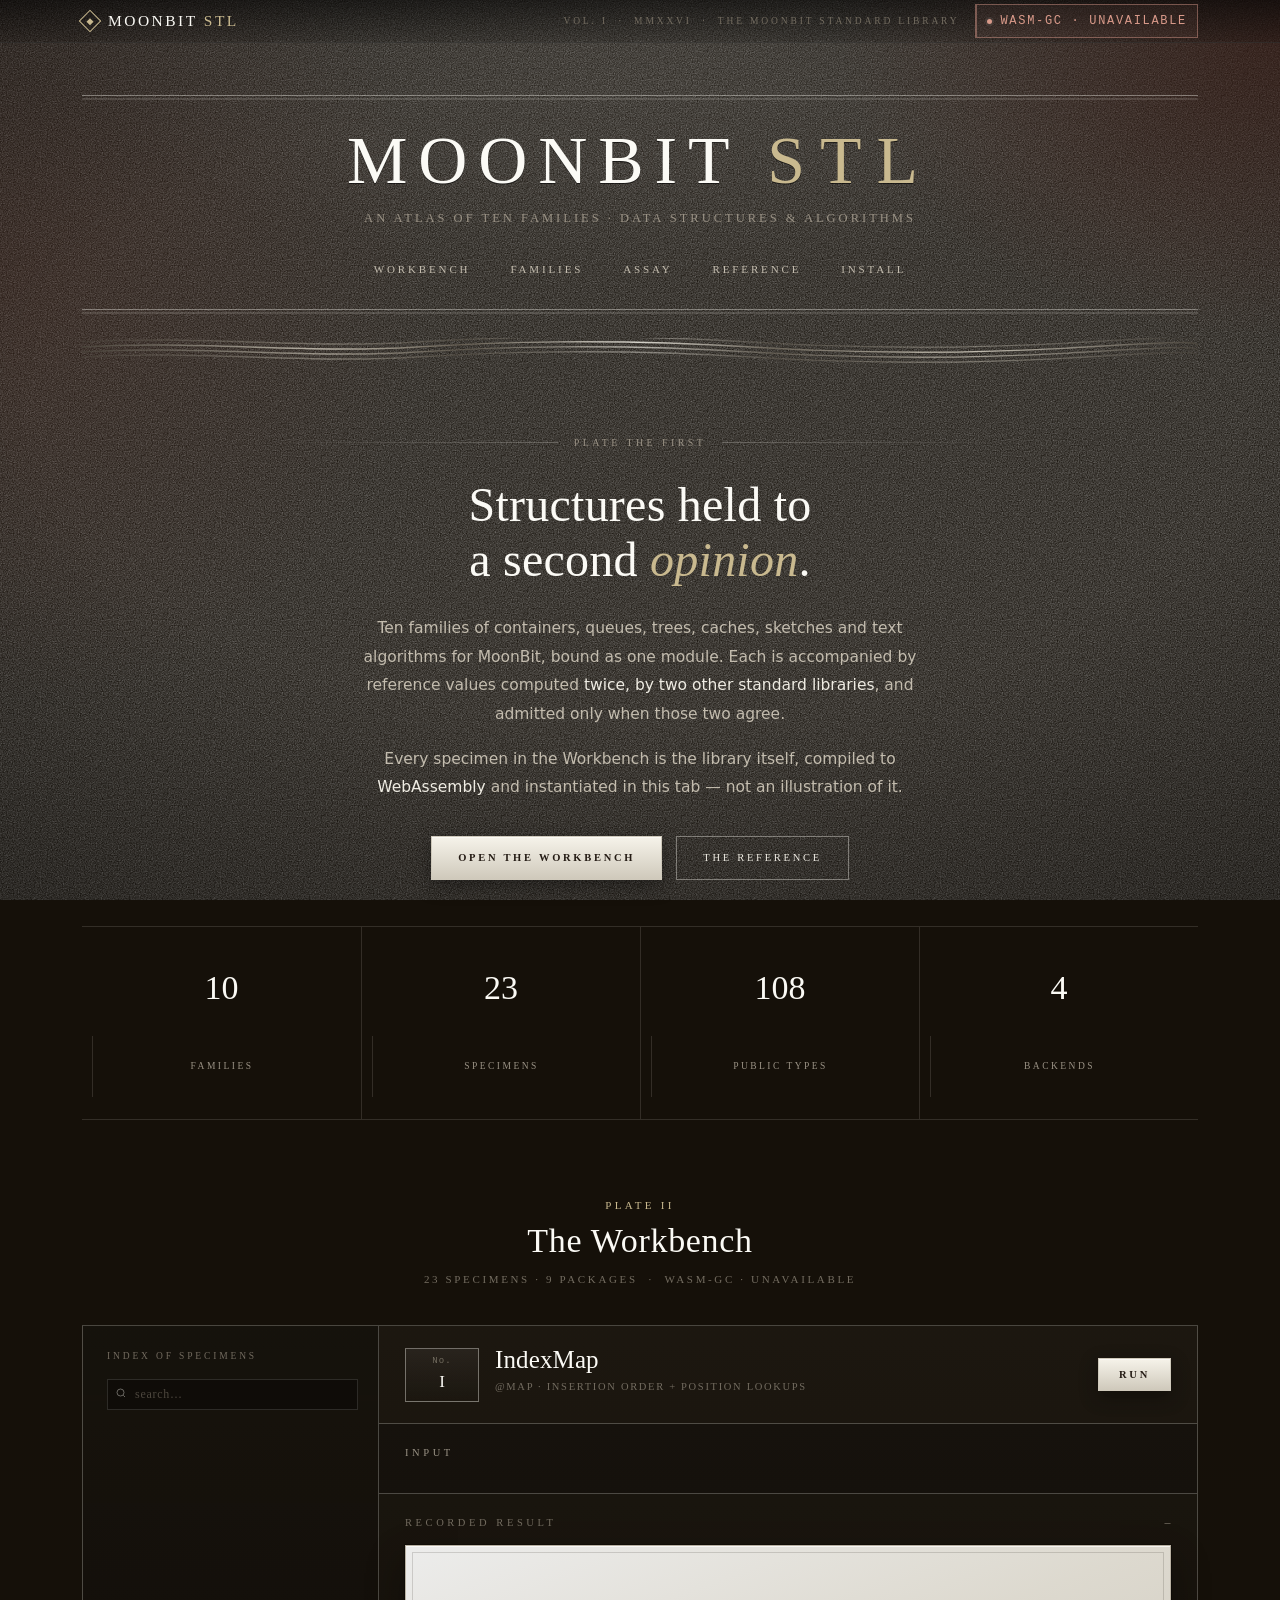
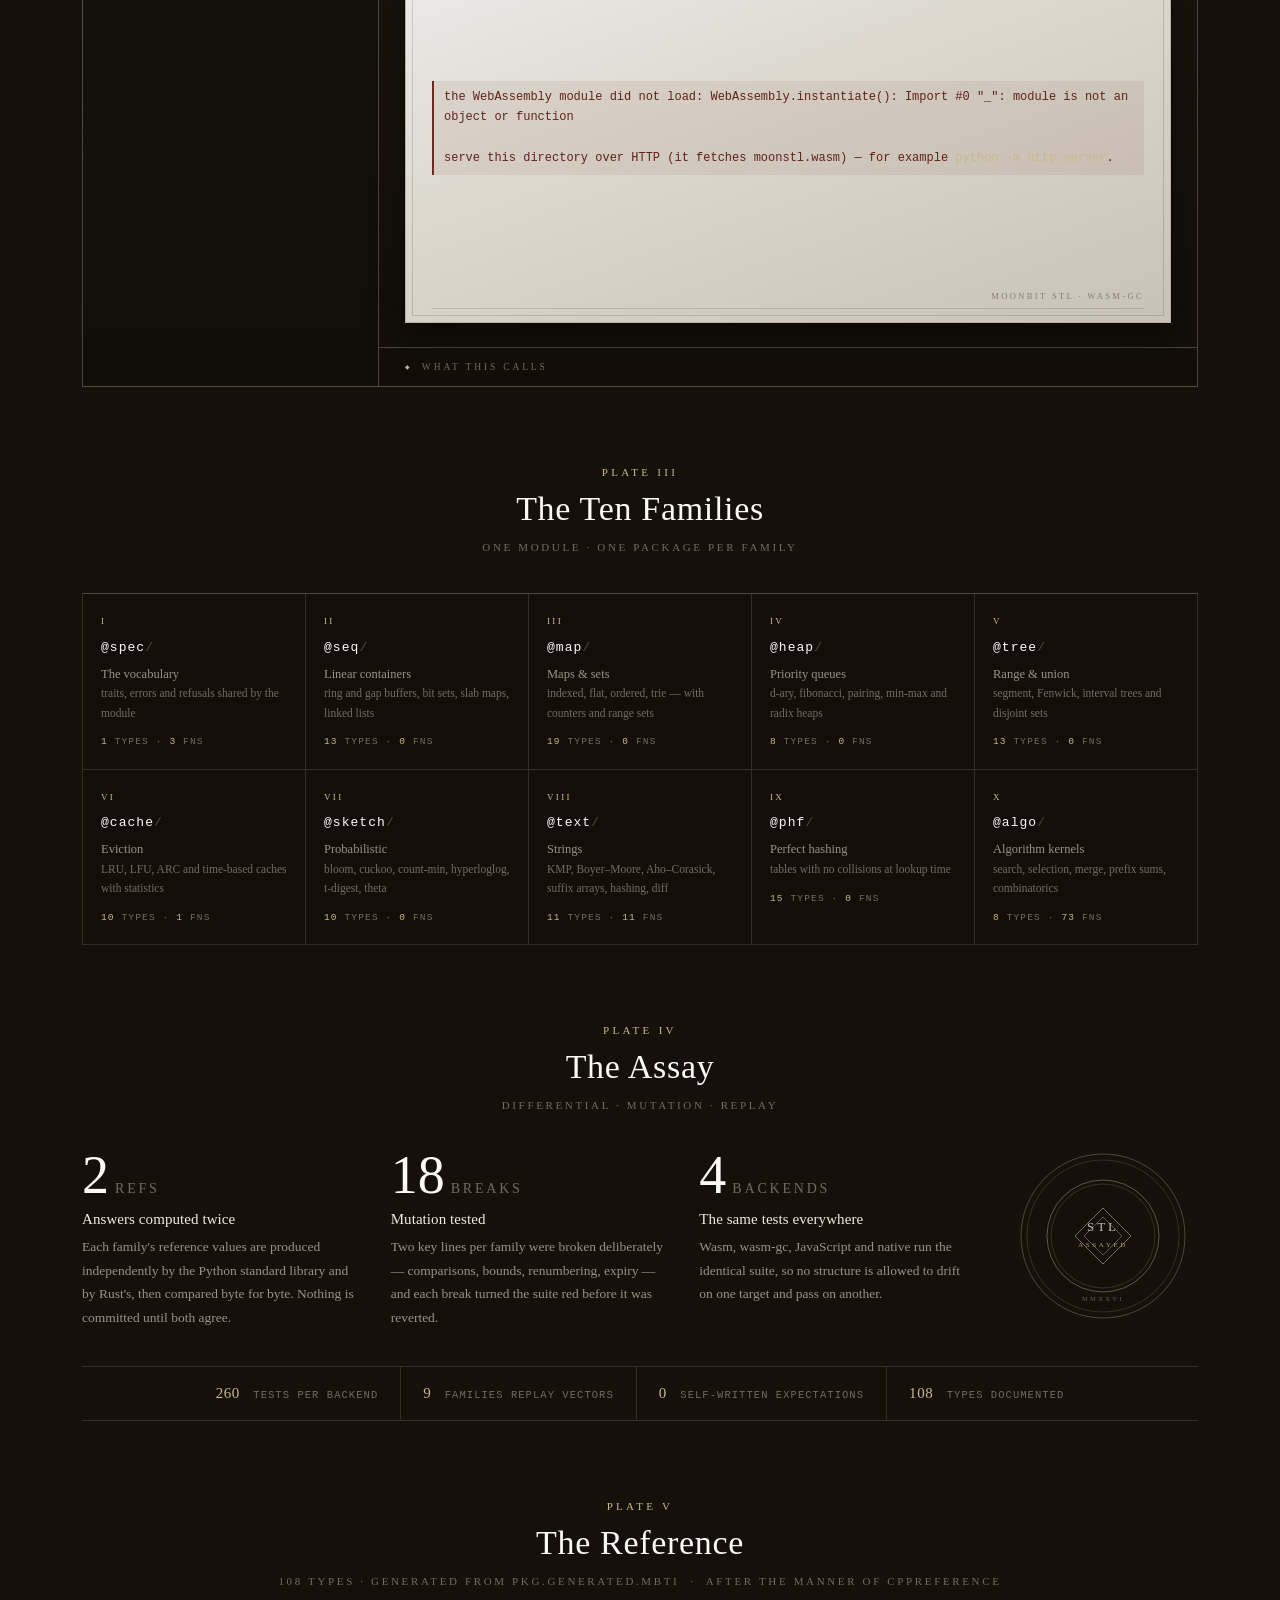
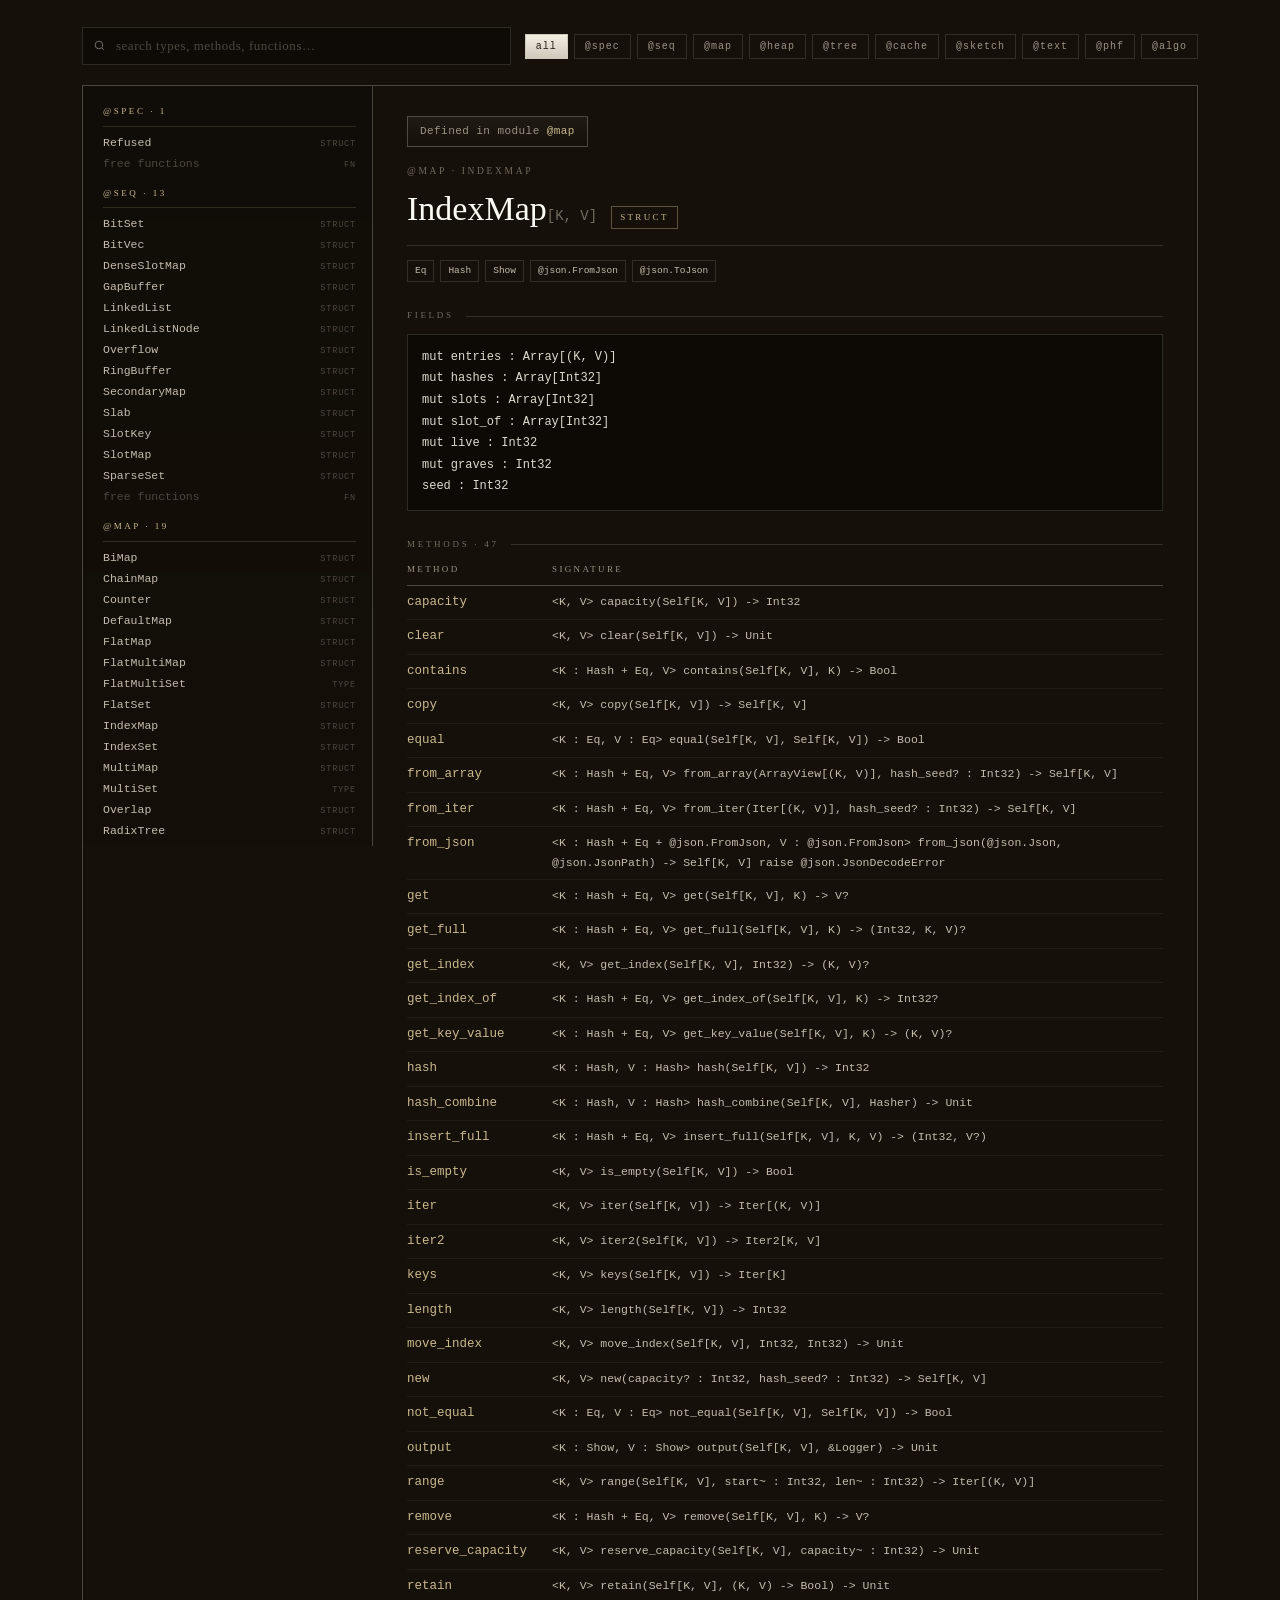
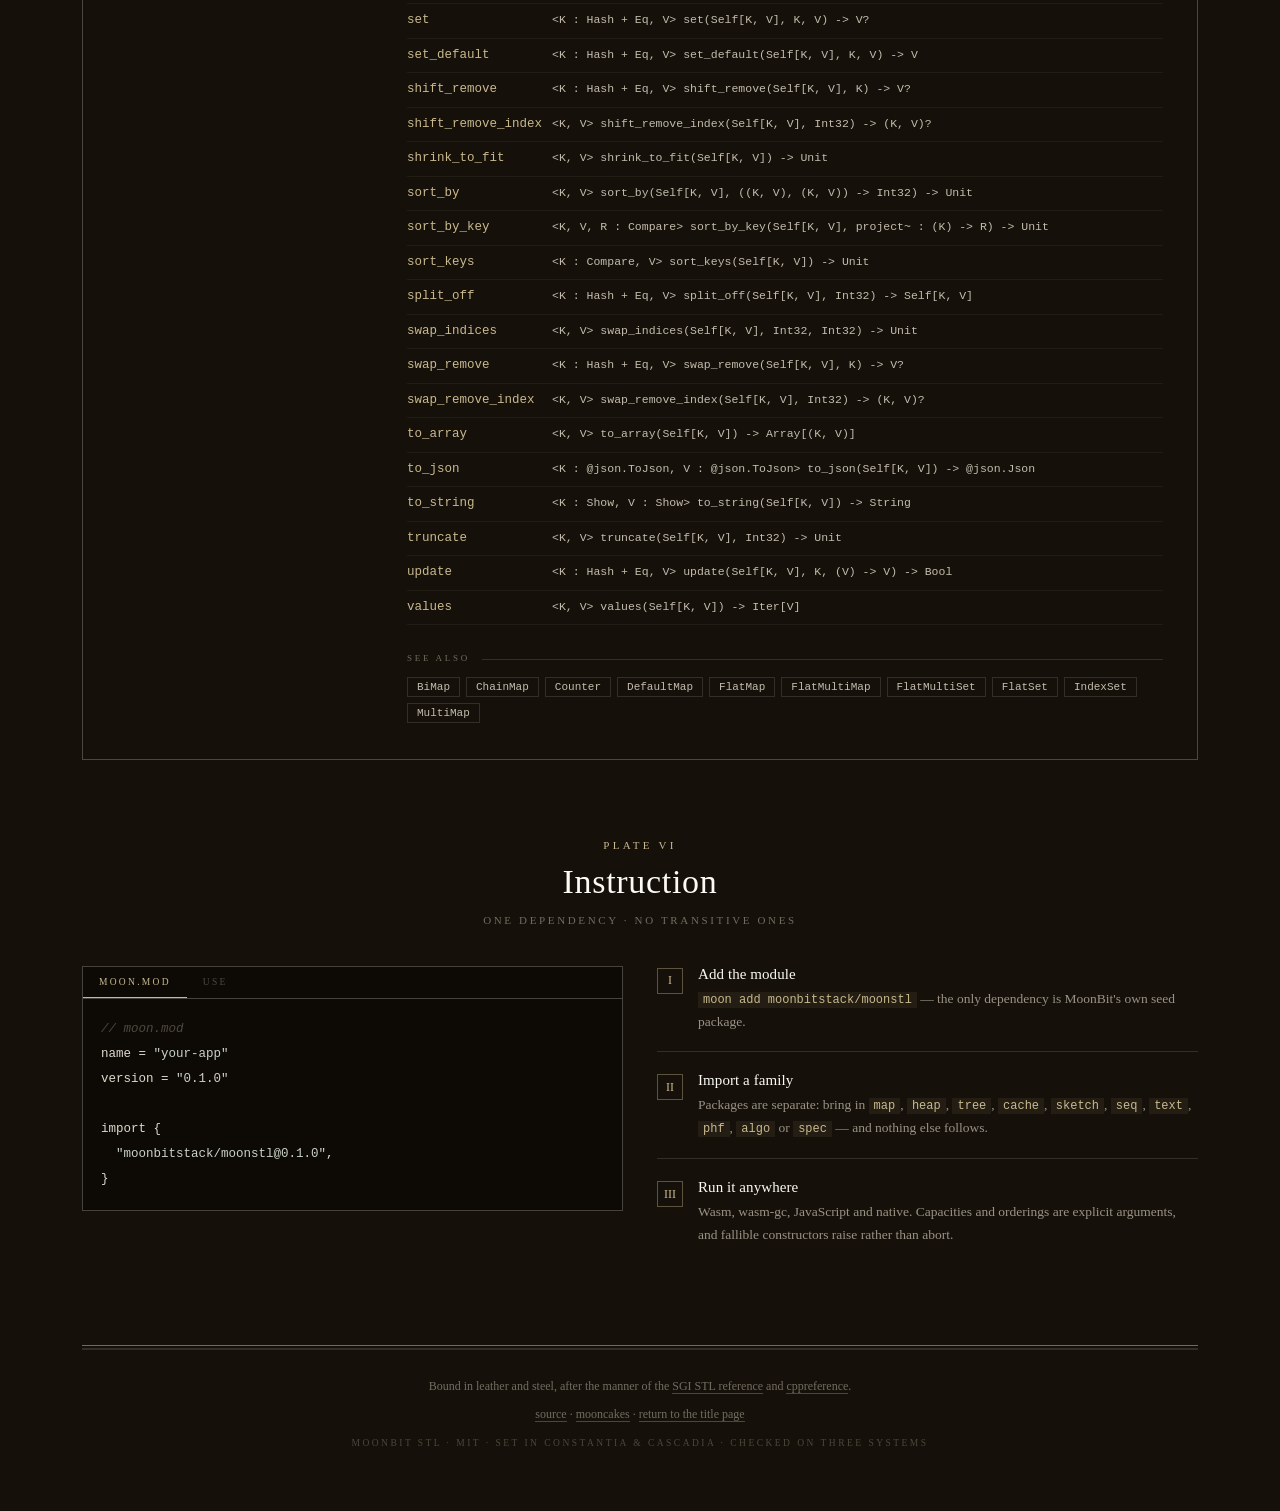
==== commit a54e8284: "deploy: 09c3b29af28b293705b6fbfc6f5fad8cd942249f" ====
--- a/index.html
+++ b/index.html
@@ -3,570 +3,563 @@
 <head>
 <meta charset="utf-8">
 <meta name="viewport" content="width=device-width, initial-scale=1">
-<link rel="icon" href="data:image/svg+xml,%3Csvg xmlns='http://www.w3.org/2000/svg' viewBox='0 0 32 32'%3E%3Crect width='32' height='32' fill='%230a0b0d'/%3E%3Crect x='7' y='7' width='18' height='18' fill='none' stroke='%23e0a44f' stroke-width='2' transform='rotate(45 16 16)'/%3E%3C/svg%3E">
-<title>MoonBit STL — data structures &amp; algorithms, checked against other implementations</title>
-<meta name="description" content="Ten packages of data structures and algorithms for MoonBit: maps, heaps, trees, caches, sketches, text algorithms, perfect hashing. Every demo on this page runs the library itself, compiled to WebAssembly (wasm-gc).">
+<link rel="icon" href="data:image/svg+xml,%3Csvg xmlns='http://www.w3.org/2000/svg' viewBox='0 0 32 32'%3E%3Crect width='32' height='32' fill='%23151009'/%3E%3Crect x='8' y='8' width='16' height='16' fill='none' stroke='%23e9e6df' stroke-width='1'/%3E%3Cpath d='M16 10l4 6-4 6-4-6z' fill='%23c9b98f'/%3E%3C/svg%3E">
+<title>MoonBit STL — an atlas of data structures and algorithms</title>
+<meta name="description" content="Ten families of data structures and algorithms for MoonBit, bound as one module. Every specimen on this page is the library itself, compiled to WebAssembly and run in the browser.">
 <style>
-/* ---------- tokens ---------- */
+/* ══════════════════════ tokens ══════════════════════ */
 :root{
-  --ink:#0a0b0d; --ink-2:#0d0f12; --panel:#111418; --panel-2:#151a20;
-  --line:rgba(232,226,214,.10); --line-2:rgba(232,226,214,.20);
-  --text:#ece7dd; --muted:#8d877b; --dim:#615d55;
-  --amber:#e0a44f; --amber-2:#f2c987; --amber-soft:rgba(224,164,79,.13);
-  --teal:#6fd3c0; --red:#e0796a;
-  --serif:"Iowan Old Style","Palatino Linotype","Book Antiqua",Palatino,"Songti SC",Georgia,serif;
+  /* leather */
+  --hide:#151009; --hide-2:#1b1410; --hide-3:#221a14; --hide-4:#2b211a;
+  --oxblood:#4a241c; --oxblood-2:#7a3a2c;
+  /* platinum & white gold */
+  --plat-0:#fbfaf5; --plat-1:#efece3; --plat-2:#ded9cd; --plat-3:#c3bcae;
+  --plat-4:#9a9285; --plat-5:#736c60; --plat-6:#4d473e;
+  /* ink on the plate */
+  --ink:#241b14; --ink-2:#4b4034; --ink-3:#7c7060;
+  --champagne:#c9b98f;
+  --line:rgba(233,230,223,.14); --line-2:rgba(233,230,223,.26); --line-3:rgba(233,230,223,.42);
+  --serif:"Constantia","Iowan Old Style","Palatino Linotype","Book Antiqua",Palatino,"Songti SC",Georgia,serif;
   --sans:ui-sans-serif,system-ui,-apple-system,"Segoe UI","PingFang SC","Microsoft YaHei",sans-serif;
   --mono:ui-monospace,"SF Mono","Cascadia Mono",Menlo,Consolas,"Liberation Mono",monospace;
-  --max:1240px;
+  --max:1180px;
 }
 *,*::before,*::after{box-sizing:border-box}
-html{scroll-behavior:smooth;scrollbar-width:thin;scrollbar-color:#3b3226 transparent}
+html{scroll-behavior:smooth;scrollbar-width:thin;scrollbar-color:#5d5346 #151009}
 body{
-  margin:0;background:var(--ink);color:var(--text);font-family:var(--sans);
-  font-size:15px;line-height:1.62;-webkit-font-smoothing:antialiased;
+  margin:0;color:var(--plat-1);font-family:var(--sans);font-size:15px;line-height:1.72;
+  -webkit-font-smoothing:antialiased;
+  background-color:var(--hide);
   background-image:
-    radial-gradient(1100px 620px at 78% -8%,rgba(224,164,79,.10),transparent 62%),
-    radial-gradient(860px 520px at -6% 14%,rgba(111,211,192,.045),transparent 58%),
-    radial-gradient(700px 700px at 50% 120%,rgba(224,164,79,.05),transparent 60%);
+    radial-gradient(1100px 620px at 50% -12%,rgba(233,230,223,.10),transparent 62%),
+    radial-gradient(760px 520px at 100% 4%,rgba(74,36,28,.55),transparent 58%),
+    radial-gradient(700px 700px at 0% 30%,rgba(74,36,28,.28),transparent 62%),
+    url("data:image/svg+xml,%3Csvg xmlns='http://www.w3.org/2000/svg' width='180' height='180'%3E%3Cfilter id='n'%3E%3CfeTurbulence type='fractalNoise' baseFrequency='0.82' numOctaves='4' stitchTiles='stitch'/%3E%3CfeColorMatrix type='saturate' values='0'/%3E%3C/filter%3E%3Crect width='180' height='180' filter='url(%23n)' opacity='0.5'/%3E%3C/svg%3E");
   background-attachment:fixed;
 }
-body::before{
+body::after{
   content:"";position:fixed;inset:0;pointer-events:none;z-index:0;
-  background-image:
-    linear-gradient(to right,rgba(232,226,214,.028) 1px,transparent 1px),
-    linear-gradient(to bottom,rgba(232,226,214,.028) 1px,transparent 1px);
-  background-size:72px 72px;
-  mask-image:radial-gradient(ellipse 90% 60% at 50% 0%,#000 25%,transparent 78%);
-}
-/* ---------- scrollbars ---------- */
-::-webkit-scrollbar{width:10px;height:10px}
-::-webkit-scrollbar-track{background:transparent}
-::-webkit-scrollbar-thumb{
-  background:linear-gradient(#3c3529,#2a261e);
-  border:2px solid var(--ink);border-radius:99px;
-}
-::-webkit-scrollbar-thumb:hover{background:linear-gradient(#e0a44f,#8a6427)}
-::-webkit-scrollbar-corner{background:var(--ink)}
-.rail::-webkit-scrollbar{width:7px}
-.rail::-webkit-scrollbar-thumb{background:#332e25;border-color:var(--panel)}
-.rail::-webkit-scrollbar-thumb:hover{background:#8a6427}
-/* ---------- type ---------- */
-h1,h2,h3,h4{font-family:var(--serif);font-weight:400;letter-spacing:-.02em;margin:0;line-height:1.08}
+  background:radial-gradient(120% 90% at 50% 45%,transparent 40%,rgba(0,0,0,.5) 100%);
+}
+/* ══════════════════════ scrollbars ══════════════════════ */
+::-webkit-scrollbar{width:11px;height:11px}
+::-webkit-scrollbar-track{background:#120d08}
+::-webkit-scrollbar-thumb{background:linear-gradient(180deg,#6c6152,#3b332a);border:2px solid #120d08;border-radius:0}
+::-webkit-scrollbar-thumb:hover{background:linear-gradient(180deg,#d8d2c4,#8c8477)}
+::-webkit-scrollbar-corner{background:#120d08}
+.idx::-webkit-scrollbar,.tlist::-webkit-scrollbar{width:8px}
+.idx::-webkit-scrollbar-thumb,.tlist::-webkit-scrollbar-thumb{background:#4a4136;border-color:var(--hide-2)}
+.idx::-webkit-scrollbar-thumb:hover,.tlist::-webkit-scrollbar-thumb:hover{background:#bdb4a4}
+/* ══════════════════════ type ══════════════════════ */
+h1,h2,h3,h4{font-family:var(--serif);font-weight:400;margin:0;line-height:1.12;letter-spacing:.005em}
 p{margin:0}
 a{color:inherit;text-decoration:none}
-code,kbd,pre{font-family:var(--mono);font-variant-ligatures:none}
-.mono{font-family:var(--mono)}
-.eyebrow,.lbl,.num,.tag{
-  font-family:var(--mono);font-size:10.5px;letter-spacing:.18em;text-transform:uppercase;
-  color:var(--dim);
-}
-::selection{background:rgba(224,164,79,.28);color:#fff}
-/* ---------- shell ---------- */
-.wrap{max-width:var(--max);margin:0 auto;padding:0 28px;position:relative;z-index:1}
-header.top{
-  position:sticky;top:0;z-index:40;backdrop-filter:blur(14px) saturate(1.2);
-  background:rgba(10,11,13,.82);border-bottom:1px solid var(--line);
-}
-.top .wrap{display:flex;align-items:center;gap:26px;height:60px}
-nav.topnav{display:flex;align-items:center;gap:24px;min-width:0}
-nav.topnav a{
-  font-family:var(--mono);font-size:10.5px;letter-spacing:.14em;text-transform:uppercase;
-  color:var(--muted);padding:4px 0;position:relative;white-space:nowrap;
-}
-nav.topnav a::after{
-  content:"";position:absolute;left:0;right:0;bottom:-2px;height:1px;background:var(--amber);
-  transform:scaleX(0);transform-origin:left;transition:transform .25s ease;
-}
-nav.topnav a:hover{color:var(--text)}
-nav.topnav a:hover::after{transform:scaleX(1)}
+code,kbd,pre,samp{font-family:var(--mono);font-variant-ligatures:none}
+.cap{font-family:var(--serif);font-size:10.5px;letter-spacing:.34em;text-transform:uppercase;color:var(--plat-4)}
+.num{font-family:var(--serif);font-size:11px;letter-spacing:.3em;color:var(--champagne)}
+::selection{background:rgba(201,185,143,.32);color:#fff}
+.wrap{max-width:var(--max);margin:0 auto;padding:0 32px;position:relative;z-index:1}
+.rule2{height:5px;border-top:1px solid var(--line-3);border-bottom:1px solid var(--line);position:relative}
+.rule2::before{content:"";position:absolute;left:0;right:0;top:2px;height:1px;background:var(--line)}
+/* ══════════════════════ running head ══════════════════════ */
+.strip{background:linear-gradient(180deg,rgba(0,0,0,.55),rgba(0,0,0,.15));border-bottom:1px solid var(--line)}
+.strip-in{display:flex;align-items:center;gap:18px;height:42px}
+.brand{display:flex;align-items:center;gap:10px;white-space:nowrap}
+.brand .mark{
+  width:16px;height:16px;border:1px solid var(--champagne);transform:rotate(45deg);
+  display:grid;place-items:center;flex-shrink:0;
+}
+.brand .mark i{width:5px;height:5px;background:var(--champagne);display:block}
+.brand b{font-family:var(--serif);font-weight:400;font-size:15.5px;letter-spacing:.16em;text-transform:uppercase;color:var(--plat-0)}
+.brand b em{font-style:normal;color:var(--champagne)}
+.strip-right{margin-left:auto;display:flex;align-items:center;gap:16px;min-width:0}
+.strip .edition{
+  font-family:var(--serif);font-size:9.5px;letter-spacing:.3em;text-transform:uppercase;color:var(--plat-5);
+  white-space:nowrap;overflow:hidden;text-overflow:ellipsis;
+}
 .modpill{
-  margin-left:auto;display:flex;align-items:center;gap:8px;
-  font-family:var(--mono);font-size:10px;letter-spacing:.12em;text-transform:uppercase;
-  color:var(--muted);border:1px solid var(--line);border-radius:99px;padding:5px 11px;white-space:nowrap;
-}
-.modpill .dot{width:6px;height:6px;border-radius:50%;background:var(--dim);box-shadow:0 0 0 3px rgba(255,255,255,.03)}
-.modpill.live{color:var(--teal);border-color:rgba(111,211,192,.34)}
-.modpill.live .dot{background:var(--teal);animation:pulse 2.4s ease-in-out infinite}
-.modpill.err{color:var(--red);border-color:rgba(224,121,106,.4)}
-.modpill.err .dot{background:var(--red)}
-@keyframes pulse{0%,100%{opacity:1}50%{opacity:.35}}
-.brand{display:flex;align-items:center;gap:10px;flex-shrink:0}
-.brand .glyph{
-  width:22px;height:22px;border:1px solid var(--amber);display:grid;place-items:center;
-  color:var(--amber);font-family:var(--mono);font-size:11px;transform:rotate(45deg);
-}
-.brand .glyph span{transform:rotate(-45deg)}
-.brand b{font-family:var(--serif);font-weight:400;font-size:17px;letter-spacing:.01em;white-space:nowrap}
-.brand b em{font-style:normal;color:var(--amber)}
-/* ---------- hero ---------- */
-.hero{padding:86px 0 76px;border-bottom:1px solid var(--line)}
-.hero .wrap{display:grid;grid-template-columns:1.12fr .88fr;gap:70px;align-items:start}
-.hero .kicker{display:flex;align-items:center;gap:12px;margin-bottom:26px}
-.hero .kicker .rule{height:1px;width:44px;background:var(--amber);opacity:.6}
-h1{font-size:clamp(42px,5vw,68px);margin-bottom:24px;letter-spacing:-.028em}
-h1 em{font-style:italic;color:var(--amber)}
-.lede{color:#b8b1a4;font-size:16.5px;max-width:34em;line-height:1.7}
-.lede b{color:var(--text);font-weight:500}
-.cta{display:flex;flex-wrap:wrap;gap:12px;margin:34px 0 22px}
+  display:inline-flex;align-items:center;gap:8px;flex-shrink:0;
+  font-family:var(--mono);font-size:9.5px;letter-spacing:.14em;text-transform:uppercase;
+  color:var(--plat-4);border:1px solid var(--line);padding:3px 9px;
+  background:linear-gradient(180deg,rgba(233,230,223,.05),transparent);
+}
+.modpill .dot{width:5px;height:5px;border-radius:50%;background:var(--plat-5);box-shadow:0 0 0 2px rgba(233,230,223,.08)}
+.modpill.live{color:var(--champagne);border-color:rgba(201,185,143,.45)}
+.modpill.live .dot{background:var(--champagne);box-shadow:0 0 0 2px rgba(201,185,143,.16)}
+.modpill.err{color:#d99a8a;border-color:rgba(217,154,138,.45)}
+.modpill.err .dot{background:#d99a8a}
+/* ══════════════════════ masthead ══════════════════════ */
+.masthead{text-align:center;padding:52px 0 26px}
+.wordmark{
+  font-size:clamp(38px,5.8vw,68px);letter-spacing:.16em;text-transform:uppercase;
+  color:var(--plat-0);text-shadow:0 1px 0 rgba(0,0,0,.6),0 0 40px rgba(233,230,223,.10);
+  margin:22px 0 10px;
+}
+.wordmark span{color:var(--champagne);letter-spacing:.22em}
+.subtitle{font-family:var(--serif);font-size:12.5px;letter-spacing:.24em;text-transform:uppercase;color:var(--plat-4)}
+.masthead nav{display:flex;justify-content:center;flex-wrap:wrap;margin-top:22px}
+.masthead nav a{
+  font-family:var(--serif);font-size:11px;letter-spacing:.26em;text-transform:uppercase;color:var(--plat-3);
+  padding:8px 20px;position:relative;transition:color .2s;
+}
+.masthead nav a+a::before{content:"·";position:absolute;left:-3px;top:8px;color:var(--plat-6)}
+.masthead nav a:hover{color:var(--champagne)}
+/* damascus band */
+.damask{height:26px;margin:24px 0 0;overflow:hidden;opacity:.85}
+.damask svg{width:100%;height:100%;display:block}
+/* ══════════════════════ plate label ══════════════════════ */
+.plate-label{display:flex;align-items:center;gap:16px;margin-bottom:26px}
+.plate-label .ln{flex:1;height:1px;background:linear-gradient(90deg,var(--line-2),transparent)}
+.plate-label .ln.l{background:linear-gradient(270deg,var(--line-2),transparent)}
+.plate-label .txt{font-family:var(--serif);font-size:10px;letter-spacing:.34em;text-transform:uppercase;color:var(--plat-4);white-space:nowrap}
+/* ══════════════════════ hero ══════════════════════ */
+.hero{padding:44px 0 0}
+.hero .center{max-width:760px;margin:0 auto;text-align:center}
+.hero h2{font-size:clamp(30px,3.9vw,48px);line-height:1.16;color:var(--plat-0);margin-bottom:26px}
+.hero h2 em{font-style:italic;color:var(--champagne)}
+.hero .lede{color:var(--plat-3);font-size:15.5px;line-height:1.85;max-width:60ch;margin:0 auto}
+.hero .lede b{color:var(--plat-1);font-weight:500}
+.hero .cta{display:flex;justify-content:center;gap:14px;flex-wrap:wrap;margin:34px 0 0}
 .btn{
-  display:inline-flex;align-items:center;gap:9px;border:1px solid var(--line-2);
-  padding:11px 20px;border-radius:2px;font-family:var(--mono);font-size:11px;
-  letter-spacing:.12em;text-transform:uppercase;color:var(--text);cursor:pointer;
-  background:transparent;transition:.2s ease;
-}
-.btn:hover{border-color:var(--amber);color:var(--amber-2)}
-.btn.solid{background:var(--amber);border-color:var(--amber);color:#1a1408;font-weight:600}
-.btn.solid:hover{background:var(--amber-2);border-color:var(--amber-2);color:#1a1408}
-.cmd{
-  display:flex;align-items:center;gap:12px;border:1px solid var(--line);background:rgba(255,255,255,.02);
-  padding:10px 14px;border-radius:2px;max-width:400px;
-}
-.cmd code{font-size:12.5px;color:#d8d2c6;overflow:auto;white-space:nowrap}
-.cmd code .c-flag{color:var(--amber)}
-.cmd button{
-  margin-left:auto;background:none;border:0;color:var(--dim);cursor:pointer;font-family:var(--mono);
-  font-size:10px;letter-spacing:.1em;text-transform:uppercase;padding:2px 0;
-}
-.cmd button:hover{color:var(--amber)}
-/* plate */
-.plate{
-  border:1px solid var(--line-2);background:linear-gradient(170deg,rgba(255,255,255,.035),rgba(255,255,255,.008) 40%,transparent);
-  padding:20px 22px 18px;position:relative;
-}
-.plate::before,.plate::after{
-  content:"";position:absolute;width:9px;height:9px;border:1px solid var(--amber);opacity:.55;
-}
-.plate::before{top:-1px;left:-1px;border-right:0;border-bottom:0}
-.plate::after{bottom:-1px;right:-1px;border-left:0;border-top:0}
-.plate .ph{display:flex;justify-content:space-between;align-items:baseline;border-bottom:1px solid var(--line);padding-bottom:10px;margin-bottom:14px}
-.plate .ph span:last-child{color:var(--dim);font-family:var(--mono);font-size:10px}
-.plate .meta{display:grid;grid-template-columns:repeat(2,1fr);gap:1px;background:var(--line);margin:0 0 16px}
-.plate .meta div{background:var(--ink-2);padding:9px 11px}
-.plate .meta dt{font-family:var(--mono);font-size:9.5px;letter-spacing:.14em;text-transform:uppercase;color:var(--dim);margin:0 0 3px}
-.plate .meta dd{margin:0;font-family:var(--mono);font-size:12.5px;color:var(--text)}
-.plate .meta dd.acc{color:var(--amber)}
-.bars{display:flex;align-items:flex-end;gap:6px;height:118px;padding-top:6px}
-.bars .bar{
-  flex:1;background:linear-gradient(180deg,var(--amber),rgba(224,164,79,.18));
-  position:relative;min-height:3px;transform-origin:bottom;animation:grow .7s cubic-bezier(.2,.9,.2,1) both;
-}
-.bars .bar .v{
-  position:absolute;bottom:calc(100% + 4px);left:50%;transform:translateX(-50%);
-  font-family:var(--mono);font-size:10px;color:var(--amber-2);
-}
-@keyframes grow{from{transform:scaleY(0);opacity:.2}to{transform:scaleY(1);opacity:1}}
-.plate .pf{margin-top:12px;display:flex;justify-content:space-between;font-family:var(--mono);font-size:10px;color:var(--dim);letter-spacing:.08em}
-/* ---------- section head ---------- */
-section.band{padding:78px 0;border-bottom:1px solid var(--line);position:relative}
-.sechead{display:flex;align-items:baseline;gap:18px;margin-bottom:34px;padding-bottom:14px;border-bottom:1px solid var(--line)}
-.sechead .num{color:var(--amber);font-size:11px}
-.sechead h2{font-size:clamp(28px,3.1vw,40px)}
-.sechead .rule{display:none}
-.sechead .meta{font-family:var(--mono);font-size:10px;letter-spacing:.1em;color:var(--dim);text-transform:uppercase;white-space:nowrap}
-/* ---------- workbench ---------- */
-.bench{display:grid;grid-template-columns:288px 1fr;gap:34px;align-items:start}
-.rail{
-  height:660px;max-height:calc(100vh - 130px);overflow:auto;
-  border-right:1px solid var(--line);padding-right:14px;
-}
-.railsearch{position:relative;margin-bottom:16px}
-.railsearch input{
-  width:100%;background:rgba(255,255,255,.03);border:1px solid var(--line);color:var(--text);
-  font-family:var(--mono);font-size:12px;padding:8px 10px 8px 28px;border-radius:2px;outline:none;
-}
-.railsearch input:focus{border-color:rgba(224,164,79,.5)}
-.railsearch input::placeholder{color:var(--dim)}
-.railsearch svg{position:absolute;left:9px;top:9px;opacity:.45}
-.rgroup{margin-bottom:16px}
-.rgroup h4{
-  font-family:var(--mono);font-size:9.5px;letter-spacing:.18em;text-transform:uppercase;color:var(--dim);
-  margin:0 0 6px;display:flex;justify-content:space-between;
-}
-.ritem{
-  display:flex;align-items:baseline;gap:9px;width:100%;text-align:left;background:none;border:0;
-  border-left:2px solid transparent;padding:6px 8px;cursor:pointer;color:var(--muted);
-  font-family:var(--sans);font-size:13.5px;line-height:1.35;transition:.15s;
-}
-.ritem .n{font-family:var(--mono);font-size:9.5px;color:var(--dim);width:18px;flex-shrink:0}
-.ritem:hover{color:var(--text);background:rgba(255,255,255,.025)}
-.ritem.on{border-left-color:var(--amber);color:var(--text);background:linear-gradient(90deg,var(--amber-soft),transparent)}
-.ritem.on .n{color:var(--amber)}
-.rail .empty{color:var(--dim);font-size:12px;padding:8px}
-/* stage */
-.stage{border:1px solid var(--line);background:linear-gradient(180deg,rgba(255,255,255,.022),transparent 30%);padding:0;display:flex;flex-direction:column;min-height:520px}
-.stage-top{display:flex;align-items:center;gap:16px;padding:20px 24px;border-bottom:1px solid var(--line)}
-.spec-id{font-family:var(--mono);font-size:11px;color:var(--amber);letter-spacing:.1em}
-.spec-id span{color:var(--dim)}
-.stage-top h3{font-size:26px}
-.spec-sub{font-family:var(--mono);font-size:10.5px;color:var(--dim);letter-spacing:.06em;margin-top:3px}
-.stage-top .btn{margin-left:auto}
-.stage-aside{margin-left:auto;display:flex;align-items:center;gap:10px}
-.stage-in{padding:20px 24px;border-bottom:1px solid var(--line);background:rgba(0,0,0,.16)}
-.stage-in .lbl{margin-bottom:10px;display:block}
-.stage-out{padding:22px 24px 24px;flex:1;min-height:0;overflow:auto;display:flex;flex-direction:column}
-.stage-out .outhead{display:flex;align-items:baseline;gap:12px;margin-bottom:14px}
-.stage-out .lbl{margin:0}
-.outmeta{margin-left:auto;font-family:var(--mono);font-size:10.5px;color:var(--dim);letter-spacing:.06em}
-.outmeta b{color:var(--teal);font-weight:400}
-.canvas{flex:1;min-height:132px;display:flex;flex-direction:column;justify-content:center}
-.stage-calls{border-top:1px solid var(--line);padding:0 24px}
-.stage-calls summary{
-  list-style:none;cursor:pointer;padding:12px 0;font-family:var(--mono);font-size:10px;
-  letter-spacing:.16em;text-transform:uppercase;color:var(--dim);display:flex;align-items:center;gap:8px;
-}
-.stage-calls summary::-webkit-details-marker{display:none}
-.stage-calls summary::before{content:"›";color:var(--amber);transition:transform .2s}
-.stage-calls[open] summary::before{transform:rotate(90deg)}
-.stage-calls pre{margin:0 0 16px;font-size:12px;line-height:1.9;color:#c9c3b6;overflow:auto;white-space:pre}
-.stage-calls pre .c-pkg{color:var(--amber)}
-.stage-calls pre .c-fn{color:var(--teal)}
-.stage-calls pre .c-cm{color:var(--dim);font-style:italic}
-/* controls */
+  display:inline-flex;align-items:center;gap:10px;cursor:pointer;
+  font-family:var(--serif);font-size:10.5px;letter-spacing:.26em;text-transform:uppercase;
+  color:var(--plat-1);border:1px solid var(--line-3);padding:12px 26px;background:transparent;
+  transition:.2s ease;
+}
+.btn:hover{border-color:var(--champagne);color:var(--plat-0);box-shadow:inset 0 0 0 1px rgba(201,185,143,.18)}
+.btn.solid{
+  background:linear-gradient(180deg,#f6f3ea,#cfc9bb);
+  color:#241b14;border-color:#cfc9bb;font-weight:600;
+  box-shadow:0 1px 0 rgba(255,255,255,.5) inset,0 6px 18px rgba(0,0,0,.35);
+}
+.btn.solid:hover{background:linear-gradient(180deg,#fffdf6,#ded8c9);color:#1a120c}
+/* stat strip */
+.stats{display:grid;grid-template-columns:repeat(4,1fr);border-top:1px solid var(--line);border-bottom:1px solid var(--line);margin:46px 0 0}
+.stats div{padding:22px 10px;text-align:center;border-left:1px solid var(--line)}
+.stats div:first-child{border-left:0}
+.stats .n{font-family:var(--serif);font-size:34px;line-height:1;color:var(--plat-0)}
+.stats .k{margin-top:9px;font-family:var(--serif);font-size:9.5px;letter-spacing:.26em;text-transform:uppercase;color:var(--plat-4)}
+/* ══════════════════════ sections ══════════════════════ */
+section.band{padding:76px 0 0}
+section.band:last-of-type{padding-bottom:20px}
+.shead{text-align:center;margin-bottom:36px}
+.shead h3{font-size:clamp(24px,2.8vw,34px);color:var(--plat-0);margin:8px 0 10px;letter-spacing:.02em}
+.shead .sub{color:var(--plat-5);font-family:var(--serif);font-size:11px;letter-spacing:.24em;text-transform:uppercase}
+/* ══════════════════════ workbench ══════════════════════ */
+.bench{display:grid;grid-template-columns:296px 1fr;border:1px solid var(--line-2);background:linear-gradient(180deg,rgba(233,230,223,.035),rgba(0,0,0,.12))}
+.idx{
+  height:660px;max-height:calc(100vh - 150px);overflow:auto;
+  border-right:1px solid var(--line-2);padding:22px 20px 22px 24px;
+  background:linear-gradient(180deg,rgba(0,0,0,.22),rgba(0,0,0,.05));
+}
+.idx .head{font-family:var(--serif);font-size:9.5px;letter-spacing:.3em;text-transform:uppercase;color:var(--plat-5);margin-bottom:14px}
+.idxsearch{position:relative;margin-bottom:16px}
+.idxsearch input{
+  width:100%;background:rgba(0,0,0,.28);border:1px solid var(--line);color:var(--plat-1);
+  font-family:var(--serif);font-size:12px;letter-spacing:.06em;padding:7px 9px 7px 27px;outline:none;
+}
+.idxsearch input:focus{border-color:var(--line-3)}
+.idxsearch input::placeholder{color:var(--plat-6)}
+.idxsearch svg{position:absolute;left:8px;top:8px;opacity:.5}
+.grp{margin-bottom:14px}
+.grp .gh{
+  display:flex;align-items:center;gap:8px;font-family:var(--serif);font-size:9px;letter-spacing:.28em;
+  text-transform:uppercase;color:var(--champagne);margin-bottom:5px;padding-bottom:4px;
+  border-bottom:1px solid rgba(201,185,143,.18);
+}
+.grp .gh span:last-child{margin-left:auto;color:var(--plat-6)}
+.it{
+  display:flex;align-items:baseline;gap:7px;width:100%;text-align:left;background:none;border:0;
+  padding:4px 0;cursor:pointer;color:var(--plat-3);font-family:var(--serif);font-size:13px;transition:.15s;
+}
+.it .n{font-family:var(--mono);font-size:9px;color:var(--plat-5);width:17px;flex-shrink:0}
+.it .t{white-space:nowrap;overflow:hidden;text-overflow:ellipsis}
+.it .lead{flex:1;border-bottom:1px dotted rgba(233,230,223,.22);margin:0 0 4px;min-width:8px}
+.it:hover{color:var(--plat-0)}
+.it.on{color:var(--plat-0)}
+.it.on .n{color:var(--champagne)}
+.it.on .lead{border-bottom-color:rgba(201,185,143,.5)}
+.idx .none{color:var(--plat-6);font-family:var(--serif);font-size:12px;font-style:italic}
+.stage{display:flex;flex-direction:column;min-height:520px;min-width:0}
+.stage-hd{display:flex;align-items:center;gap:16px;padding:20px 26px;border-bottom:1px solid var(--line-2)}
+.cartouche{border:1px solid var(--line-3);padding:5px 10px;text-align:center;min-width:74px;background:linear-gradient(180deg,rgba(233,230,223,.06),transparent)}
+.cartouche .a{font-family:var(--mono);font-size:9px;letter-spacing:.12em;color:var(--plat-5);display:block}
+.cartouche .b{font-family:var(--serif);font-size:17px;color:var(--plat-0);line-height:1.1}
+.stage-hd h4{font-size:25px;color:var(--plat-0)}
+.stage-hd .sub{font-family:var(--serif);font-size:10.5px;letter-spacing:.16em;text-transform:uppercase;color:var(--plat-5);margin-top:4px}
+.stage-hd .btn{margin-left:auto;padding:10px 20px}
+.cx{margin-top:7px;font-family:var(--mono);font-size:10px;letter-spacing:.06em;color:var(--plat-4)}
+.cx b{color:var(--champagne);font-weight:400;letter-spacing:.16em;text-transform:uppercase;font-size:9px}
+.stage-in{padding:20px 26px;border-bottom:1px solid var(--line-2);background:rgba(0,0,0,.16)}
+.stage-in .cap{margin-bottom:11px;display:block}
+.sheet-wrap{padding:20px 26px 24px;flex:1;display:flex;flex-direction:column;min-height:0}
+.sheet-head{display:flex;align-items:baseline;gap:12px;margin-bottom:12px}
+.sheet-head .cap{margin:0;color:var(--plat-5)}
+.sheet-meta{margin-left:auto;font-family:var(--mono);font-size:10px;letter-spacing:.06em;color:var(--plat-5)}
+.sheet-meta b{color:var(--champagne);font-weight:400}
+/* the engraved platinum plate */
+.sheet{
+  flex:1;min-height:150px;position:relative;overflow:auto;padding:26px 26px 38px;
+  display:flex;flex-direction:column;justify-content:center;
+  background:linear-gradient(160deg,rgba(255,255,255,.92),rgba(238,234,224,.92) 42%,rgba(210,204,192,.95));
+  color:var(--ink);border:1px solid #b9b1a2;
+  box-shadow:0 1px 0 rgba(255,255,255,.7) inset,0 0 0 1px rgba(0,0,0,.28),0 16px 34px rgba(0,0,0,.38);
+}
+.sheet::before{content:"";position:absolute;inset:6px;border:1px solid rgba(36,27,20,.16);pointer-events:none}
+.sheet::after{content:"";position:absolute;left:26px;right:26px;bottom:13px;height:1px;background:rgba(36,27,20,.14)}
+.sheet .stamp{position:absolute;right:26px;bottom:18px;font-family:var(--serif);font-size:8.5px;letter-spacing:.28em;text-transform:uppercase;color:rgba(36,27,20,.42)}
+.sheet .sheet-body{position:relative}
+/* ink on platinum */
+.sheet .seq{display:flex;flex-wrap:wrap;gap:6px;align-items:center}
+.sheet .node{
+  min-width:34px;height:34px;padding:0 9px;display:inline-flex;align-items:center;justify-content:center;
+  border:1px solid rgba(36,27,20,.35);background:rgba(255,255,255,.55);
+  font-family:var(--mono);font-size:13px;color:var(--ink);
+}
+.sheet .node.hi{border-color:#6d2b1f;background:rgba(109,43,31,.10);color:#5f2419}
+.sheet .kv{display:flex;flex-direction:column;gap:4px}
+.sheet .kv .row{display:flex;align-items:center;gap:11px;font-family:var(--mono);font-size:12.5px;color:var(--ink)}
+.sheet .kv .badge{width:22px;height:22px;display:grid;place-items:center;border:1px solid rgba(36,27,20,.35);font-size:10px;color:#5f2419;flex-shrink:0}
+.sheet .kv .muted{margin-left:auto;color:var(--ink-3);font-size:11px}
+.sheet .chips{display:flex;flex-wrap:wrap;gap:6px;align-items:center}
+.sheet .chip{
+  display:inline-flex;align-items:center;gap:7px;border:1px solid rgba(36,27,20,.32);
+  background:rgba(255,255,255,.5);padding:3px 8px;font-family:var(--mono);font-size:12px;color:var(--ink-2);
+}
+.sheet .chip .ix{color:var(--ink-3);font-size:9.5px}
+.sheet .chip .x{color:var(--ink-3);cursor:pointer;font-size:13px;line-height:1}
+.sheet .chip .x:hover{color:#6d2b1f}
+.sheet .chip.hi{border-color:#6d2b1f;background:rgba(109,43,31,.10);color:#5f2419}
+.sheet .chip.str{padding:4px 9px}
+.sheet .metric{display:flex;gap:44px;flex-wrap:wrap}
+.sheet .metric .lab2{font-family:var(--serif);font-size:9px;letter-spacing:.24em;text-transform:uppercase;color:var(--ink-3);margin-bottom:7px}
+.sheet .metric .val{font-family:var(--serif);font-size:40px;line-height:1;color:var(--ink)}
+.sheet .metric .val small{font-size:19px}
+.sheet .bars2{display:flex;align-items:flex-end;gap:7px;height:118px}
+.sheet .bars2 .bar{flex:1;min-height:3px;position:relative;background:linear-gradient(180deg,#4a3d31,#a89c8b);animation:grow .6s cubic-bezier(.2,.9,.2,1) both}
+.sheet .bars2 .bar .v{position:absolute;bottom:calc(100% + 4px);left:50%;transform:translateX(-50%);font-family:var(--mono);font-size:10px;color:var(--ink-2)}
+@keyframes grow{from{transform:scaleY(0);opacity:.25}to{transform:scaleY(1);opacity:1}}
+.sheet .groups{display:flex;flex-wrap:wrap;gap:10px}
+.sheet .groups .g{display:flex;gap:4px;border:1px solid rgba(36,27,20,.3);padding:6px;background:rgba(255,255,255,.4)}
+.sheet .groups .g b{font-family:var(--mono);font-size:12px;font-weight:400;color:var(--ink);padding:1px 4px}
+.sheet .textvis{font-family:var(--mono);font-size:18px;letter-spacing:.16em;line-height:2;word-break:break-all;color:var(--ink-2)}
+.sheet .textvis .hit{color:var(--plat-0);background:#4a3d31;padding:2px 3px}
+.sheet .oplist{display:flex;flex-direction:column;gap:3px;font-family:var(--mono);font-size:12px}
+.sheet .oplist .op{display:flex;gap:16px;border-bottom:1px dotted rgba(36,27,20,.2);padding:3px 0}
+.sheet .oplist .op .t{color:#5f2419;min-width:76px;letter-spacing:.1em}
+.sheet .oplist .op .r{color:var(--ink-2)}
+.sheet .bits{display:grid;grid-template-columns:repeat(auto-fill,minmax(18px,1fr));gap:4px;max-width:680px}
+.sheet .bits .b{aspect-ratio:1;border:1px solid rgba(36,27,20,.22);background:rgba(255,255,255,.35)}
+.sheet .bits .b.on{background:#4a3d31;border-color:#4a3d31}
+.sheet .note{margin-top:13px;font-family:var(--mono);font-size:10.5px;color:var(--ink-3);line-height:1.8}
+.sheet .note b{color:var(--ink-2);font-weight:400}
+.sheet .err{border-left:2px solid #6d2b1f;padding:6px 10px;color:#5f2419;font-family:var(--mono);font-size:12px;background:rgba(109,43,31,.08)}
+.sheet .out-empty{color:var(--ink-3);font-family:var(--serif);font-size:12px;font-style:italic}
+/* calls */
+.calls{border-top:1px solid var(--line-2);padding:0 26px}
+.calls summary{list-style:none;cursor:pointer;padding:11px 0;font-family:var(--serif);font-size:9.5px;letter-spacing:.3em;text-transform:uppercase;color:var(--plat-5);display:flex;align-items:center;gap:9px}
+.calls summary::-webkit-details-marker{display:none}
+.calls summary::before{content:"◆";font-size:6px;color:var(--champagne);transition:transform .2s}
+.calls[open] summary::before{transform:rotate(90deg)}
+.calls pre{margin:0 0 16px;font-size:12px;line-height:1.95;color:var(--plat-2);overflow:auto;white-space:pre}
+.calls pre .c-pkg{color:var(--champagne)}
+.calls pre .c-fn{color:#cfd6d0}
+.calls pre .c-cm{color:var(--plat-6);font-style:italic}
+/* ══════════════════════ controls (on leather) ══════════════════════ */
 .dctl{display:flex;flex-direction:column;gap:11px}
 .fieldrow{display:flex;align-items:center;gap:12px;flex-wrap:wrap}
-.fieldrow label{font-family:var(--mono);font-size:10px;letter-spacing:.12em;text-transform:uppercase;color:var(--dim);min-width:70px}
-.fieldrow input[type=number],.fieldrow input[type=text],.fieldrow textarea,.fieldrow input:not([type]){
-  background:rgba(255,255,255,.03);border:1px solid var(--line);color:var(--text);
-  font-family:var(--mono);font-size:12.5px;padding:7px 9px;border-radius:2px;outline:none;
-}
-.fieldrow input:focus,.fieldrow textarea:focus{border-color:rgba(224,164,79,.5)}
-.fieldrow input[type=number]{width:86px}
-.fieldrow textarea{flex:1;min-width:180px;resize:vertical;line-height:1.5}
+.fieldrow label{font-family:var(--serif);font-size:9.5px;letter-spacing:.2em;text-transform:uppercase;color:var(--plat-5);min-width:74px}
+.fieldrow input,.fieldrow textarea{
+  background:rgba(0,0,0,.3);border:1px solid var(--line);color:var(--plat-1);
+  font-family:var(--mono);font-size:12.5px;padding:6px 9px;outline:none;
+}
+.fieldrow input:focus,.fieldrow textarea:focus{border-color:var(--line-3)}
+.fieldrow input[type=number]{width:84px}
+.fieldrow textarea{flex:1;min-width:180px;resize:vertical;line-height:1.55}
 .chips{display:flex;flex-wrap:wrap;gap:6px;align-items:center;min-height:28px}
-.chip{
-  display:inline-flex;align-items:center;gap:7px;border:1px solid var(--line-2);
-  background:rgba(255,255,255,.025);padding:3px 8px;border-radius:2px;
-  font-family:var(--mono);font-size:12px;color:#ddd7ca;
-}
-.chip .ix{color:var(--dim);font-size:9.5px}
-.chip .x{color:var(--dim);cursor:pointer;font-size:13px;line-height:1}
-.chip .x:hover{color:var(--red)}
-.chip.hi{border-color:rgba(224,164,79,.55);background:var(--amber-soft);color:var(--amber-2)}
+.chip{display:inline-flex;align-items:center;gap:7px;border:1px solid var(--line-2);background:rgba(233,230,223,.045);padding:3px 8px;font-family:var(--mono);font-size:12px;color:var(--plat-2)}
+.chip .ix{color:var(--plat-6);font-size:9.5px}
+.chip .x{color:var(--plat-6);cursor:pointer;font-size:13px;line-height:1}
+.chip .x:hover{color:#d99a8a}
 .chip.str{padding:4px 9px}
 .addrow{display:flex;gap:7px;flex-wrap:wrap;align-items:center}
-.addrow input{
-  flex:1;min-width:120px;background:rgba(255,255,255,.03);border:1px solid var(--line);
-  color:var(--text);font-family:var(--mono);font-size:12px;padding:6px 9px;border-radius:2px;outline:none;
-}
-.addrow input:focus{border-color:rgba(224,164,79,.5)}
-.mini{
-  background:transparent;border:1px solid var(--line-2);color:var(--muted);cursor:pointer;
-  font-family:var(--mono);font-size:10px;letter-spacing:.08em;padding:5px 9px;border-radius:2px;white-space:nowrap;
-}
-.mini:hover{color:var(--amber);border-color:rgba(224,164,79,.5)}
-.mini.ghost{opacity:.75}
-/* output primitives */
-.seq{display:flex;flex-wrap:wrap;gap:6px;align-items:center}
-.node{
-  min-width:34px;height:34px;padding:0 8px;display:inline-flex;align-items:center;justify-content:center;
-  border:1px solid var(--line-2);background:rgba(255,255,255,.02);font-family:var(--mono);font-size:13px;
-  color:#ddd7ca;border-radius:2px;position:relative;
-}
-.node.hi{border-color:rgba(224,164,79,.6);background:var(--amber-soft);color:var(--amber-2)}
-.kv{display:flex;flex-direction:column;gap:5px}
-.kv .row{display:flex;align-items:center;gap:11px;font-family:var(--mono);font-size:12.5px;color:#ddd7ca}
-.kv .badge{
-  width:22px;height:22px;display:grid;place-items:center;border:1px solid var(--line-2);
-  font-size:10px;color:var(--amber);border-radius:2px;flex-shrink:0;
-}
-.kv .muted{margin-left:auto;color:var(--dim);font-size:11px}
-.metric{display:flex;gap:34px;flex-wrap:wrap}
-.metric .m .lab2{font-family:var(--mono);font-size:10px;letter-spacing:.12em;text-transform:uppercase;color:var(--dim);margin-bottom:6px}
-.metric .m .val{font-family:var(--serif);font-size:38px;line-height:1;color:var(--amber-2)}
-.metric .m .val small{font-size:18px}
-.bars2{display:flex;align-items:flex-end;gap:6px;height:116px}
-.bars2 .bar{
-  flex:1;background:linear-gradient(180deg,rgba(111,211,192,.85),rgba(111,211,192,.12));
-  position:relative;min-height:3px;animation:grow .6s cubic-bezier(.2,.9,.2,1) both;
-}
-.bars2 .bar .v{position:absolute;bottom:calc(100% + 4px);left:50%;transform:translateX(-50%);font-family:var(--mono);font-size:10px;color:var(--teal)}
-.groups{display:flex;flex-wrap:wrap;gap:10px}
-.groups .g{display:flex;gap:4px;border:1px solid var(--line-2);padding:6px;border-radius:2px;background:rgba(255,255,255,.02)}
-.groups .g b{font-family:var(--mono);font-size:12px;font-weight:400;color:#ddd7ca;padding:1px 4px}
-.textvis{
-  font-family:var(--mono);font-size:17px;letter-spacing:.14em;line-height:1.9;word-break:break-all;color:#b8b1a4;
-}
-.textvis .hit{color:#1a1408;background:var(--amber);padding:1px 2px}
-.oplist{display:flex;flex-direction:column;gap:4px;font-family:var(--mono);font-size:12px}
-.oplist .op{display:flex;gap:14px;border-bottom:1px dashed rgba(232,226,214,.07);padding:3px 0}
-.oplist .op .t{color:var(--amber);min-width:74px}
-.oplist .op .r{color:#b8b1a4}
-.bits{display:grid;grid-template-columns:repeat(auto-fill,minmax(18px,1fr));gap:4px;max-width:660px}
-.bits .b{aspect-ratio:1;border:1px solid var(--line);border-radius:1px;background:rgba(255,255,255,.015)}
-.bits .b.on{background:var(--amber);border-color:var(--amber);box-shadow:0 0 10px rgba(224,164,79,.25)}
-.out-empty{color:var(--dim);font-family:var(--mono);font-size:12px}
-.err{border-left:2px solid var(--red);padding:6px 10px;color:var(--red);font-family:var(--mono);font-size:12px;background:rgba(224,121,106,.06)}
-.note{margin-top:12px;font-family:var(--mono);font-size:11px;color:var(--dim);line-height:1.7}
-.note b{color:var(--muted);font-weight:400}
-/* ---------- packages ---------- */
-.pkgrid{display:grid;grid-template-columns:repeat(5,1fr);gap:1px;background:var(--line);border:1px solid var(--line)}
-.pkg{background:var(--ink);padding:20px 18px;cursor:pointer;transition:.2s;position:relative}
-.pkg:hover{background:var(--panel)}
-.pkg:hover .pkgname{color:var(--amber)}
-.pkgname{font-family:var(--mono);font-size:13px;letter-spacing:.1em;transition:.2s}
-.pkgname span{color:var(--dim)}
-.pkgrole{margin-top:8px;font-size:12.5px;color:var(--muted);line-height:1.5;min-height:38px}
-.pkgcount{margin-top:12px;font-family:var(--mono);font-size:10px;letter-spacing:.1em;color:var(--dim);text-transform:uppercase}
-.pkgcount b{color:var(--amber);font-weight:400}
-/* ---------- conformance ---------- */
-.confgrid{display:grid;grid-template-columns:repeat(3,1fr);gap:26px}
-.conf{border-top:1px solid var(--line-2);padding-top:16px}
-.conf .big{font-family:var(--serif);font-size:52px;line-height:1;color:var(--text)}
-.conf .big span{font-size:20px;color:var(--dim);margin-left:4px}
-.conf h4{font-size:16px;margin:10px 0 8px}
-.conf p{font-size:13.5px;color:var(--muted);line-height:1.65}
-.conffoot{
-  margin-top:38px;border:1px solid var(--line);padding:18px 20px;display:flex;gap:28px;
-  flex-wrap:wrap;background:rgba(255,255,255,.015);
-}
-.conffoot div{font-family:var(--mono);font-size:11px;color:var(--muted)}
-.conffoot b{color:var(--amber);font-weight:400}
-/* ---------- reference ---------- */
-.refbar{display:flex;gap:14px;align-items:center;flex-wrap:wrap;margin-bottom:22px}
+.addrow input{flex:1;min-width:120px;background:rgba(0,0,0,.3);border:1px solid var(--line);color:var(--plat-1);font-family:var(--mono);font-size:12px;padding:6px 9px;outline:none}
+.addrow input:focus{border-color:var(--line-3)}
+.mini{background:transparent;border:1px solid var(--line-2);color:var(--plat-4);cursor:pointer;font-family:var(--serif);font-size:9.5px;letter-spacing:.18em;text-transform:uppercase;padding:5px 10px;white-space:nowrap}
+.mini:hover{color:var(--champagne);border-color:rgba(201,185,143,.45)}
+.mini.ghost{opacity:.8}
+.out-empty{color:var(--plat-6);font-family:var(--serif);font-size:12px;font-style:italic}
+.err{border-left:2px solid #d99a8a;padding:6px 10px;color:#e3b3a6;font-family:var(--mono);font-size:12px;background:rgba(217,154,138,.07)}
+/* ══════════════════════ families ══════════════════════ */
+.fams{display:grid;grid-template-columns:repeat(5,1fr);border-top:1px solid var(--line-2);border-left:1px solid var(--line)}
+.fam{border-right:1px solid var(--line);border-bottom:1px solid var(--line);padding:20px 18px 18px;cursor:pointer;transition:.2s;background:rgba(0,0,0,.06)}
+.fam:hover{background:rgba(233,230,223,.045)}
+.fam .rk{font-family:var(--serif);font-size:9px;letter-spacing:.26em;color:var(--champagne);text-transform:uppercase}
+.fam .nm{font-family:var(--mono);font-size:13px;letter-spacing:.08em;color:var(--plat-0);margin:7px 0 6px}
+.fam .nm span{color:var(--plat-6)}
+.fam .ro{font-family:var(--serif);font-size:12.5px;color:var(--plat-4);line-height:1.55;min-height:40px}
+.fam .ct{margin-top:11px;font-family:var(--mono);font-size:9.5px;letter-spacing:.12em;text-transform:uppercase;color:var(--plat-5)}
+.fam .ct b{color:var(--champagne);font-weight:400}
+/* ══════════════════════ conformance ══════════════════════ */
+.conf{display:grid;grid-template-columns:1fr 1fr 1fr 190px;gap:34px;align-items:start}
+.conf .claim .big{font-family:var(--serif);font-size:54px;line-height:.9;color:var(--plat-0)}
+.conf .claim .big span{font-size:14px;letter-spacing:.2em;color:var(--plat-5);margin-left:6px;text-transform:uppercase}
+.conf .claim h4{font-size:15px;margin:12px 0 7px;color:var(--plat-1)}
+.conf .claim p{font-family:var(--serif);font-size:13.5px;color:var(--plat-4);line-height:1.75}
+.seal{justify-self:center;opacity:.95}
+.conf-foot{margin-top:36px;border-top:1px solid var(--line);border-bottom:1px solid var(--line);display:flex;flex-wrap:wrap;justify-content:center}
+.conf-foot div{padding:14px 22px;font-family:var(--mono);font-size:10.5px;letter-spacing:.1em;color:var(--plat-5);border-left:1px solid var(--line);text-transform:uppercase}
+.conf-foot div:first-child{border-left:0}
+.conf-foot b{font-family:var(--serif);font-size:15px;color:var(--champagne);font-weight:400;letter-spacing:.04em;margin-right:6px}
+/* ══════════════════════ reference ══════════════════════ */
+.refbar{display:flex;gap:14px;align-items:center;flex-wrap:wrap;margin-bottom:20px}
 .refsearch{flex:1;min-width:240px;position:relative}
-.refsearch input{
-  width:100%;background:rgba(255,255,255,.03);border:1px solid var(--line);color:var(--text);
-  font-family:var(--mono);font-size:13px;padding:11px 12px 11px 34px;border-radius:2px;outline:none;
-}
-.refsearch input:focus{border-color:rgba(224,164,79,.5)}
-.refsearch svg{position:absolute;left:12px;top:12px;opacity:.45}
+.refsearch input{width:100%;background:rgba(0,0,0,.3);border:1px solid var(--line);color:var(--plat-1);font-family:var(--serif);font-size:13px;letter-spacing:.04em;padding:10px 12px 10px 33px;outline:none}
+.refsearch input:focus{border-color:var(--line-3)}
+.refsearch input::placeholder{color:var(--plat-6)}
+.refsearch svg{position:absolute;left:11px;top:12px;opacity:.5}
 .pkgchips{display:flex;gap:6px;flex-wrap:wrap}
-.pkgchip{
-  background:transparent;border:1px solid var(--line);color:var(--muted);cursor:pointer;
-  font-family:var(--mono);font-size:10.5px;letter-spacing:.08em;padding:6px 10px;border-radius:2px;
-}
-.pkgchip:hover{color:var(--text);border-color:var(--line-2)}
-.pkgchip.on{color:#1a1408;background:var(--amber);border-color:var(--amber)}
-.refgrid{display:grid;grid-template-columns:300px 1fr;gap:30px;align-items:start}
-.typelist{
-  position:sticky;top:78px;max-height:min(760px,calc(100vh - 120px));overflow:auto;
-  border-right:1px solid var(--line);padding-right:12px;
-}
-.typelist .pkghead{
-  font-family:var(--mono);font-size:9.5px;letter-spacing:.18em;text-transform:uppercase;color:var(--amber);
-  padding:14px 8px 6px;border-bottom:1px solid var(--line);margin-bottom:4px;
-}
-.typelist .pkghead:first-child{padding-top:0}
-.titem{
-  display:flex;align-items:baseline;gap:8px;width:100%;text-align:left;background:none;border:0;
-  border-left:2px solid transparent;padding:5px 8px;cursor:pointer;color:var(--muted);
-  font-family:var(--mono);font-size:12px;
-}
-.titem .k{margin-left:auto;font-size:9px;color:var(--dim);letter-spacing:.08em}
-.titem:hover{color:var(--text);background:rgba(255,255,255,.02)}
-.titem.on{color:var(--amber-2);border-left-color:var(--amber);background:linear-gradient(90deg,var(--amber-soft),transparent)}
-.apipane{min-height:300px}
-.path{font-family:var(--mono);font-size:10.5px;letter-spacing:.1em;color:var(--dim);margin-bottom:8px}
-.apitype{font-family:var(--serif);font-size:34px;line-height:1.1;display:inline}
-.awrap{display:flex;align-items:baseline;gap:14px;flex-wrap:wrap}
-.apikind{
-  font-family:var(--mono);font-size:9.5px;letter-spacing:.16em;text-transform:uppercase;color:var(--amber);
-  border:1px solid rgba(224,164,79,.4);padding:3px 7px;
-}
-.params{font-family:var(--mono);font-size:15px;color:var(--dim)}
-.impls{display:flex;gap:6px;flex-wrap:wrap;margin:14px 0 4px}
-.impls .i{
-  font-family:var(--mono);font-size:10px;color:var(--teal);border:1px solid rgba(111,211,192,.3);
-  padding:2px 7px;border-radius:99px;
-}
-.apidoc h5{
-  font-family:var(--mono);font-size:9.5px;letter-spacing:.18em;text-transform:uppercase;color:var(--dim);
-  margin:26px 0 10px;font-weight:400;display:flex;align-items:center;gap:10px;
-}
+.pkgchip{background:transparent;border:1px solid var(--line);color:var(--plat-4);cursor:pointer;font-family:var(--mono);font-size:10px;letter-spacing:.1em;padding:6px 10px}
+.pkgchip:hover{color:var(--plat-1);border-color:var(--line-2)}
+.pkgchip.on{color:#241b14;background:linear-gradient(180deg,#f2eee2,#cfc9bb);border-color:#cfc9bb}
+.refgrid{display:grid;grid-template-columns:290px 1fr;border:1px solid var(--line-2)}
+.tlist{max-height:min(760px,calc(100vh - 140px));overflow:auto;border-right:1px solid var(--line-2);padding:18px 16px 18px 20px;background:linear-gradient(180deg,rgba(0,0,0,.22),rgba(0,0,0,.05))}
+.tlist .ph{font-family:var(--serif);font-size:9px;letter-spacing:.28em;text-transform:uppercase;color:var(--champagne);padding:12px 0 6px;border-bottom:1px solid rgba(201,185,143,.18);margin-bottom:5px}
+.tlist .ph:first-child{padding-top:0}
+.titem{display:flex;align-items:baseline;gap:8px;width:100%;text-align:left;background:none;border:0;padding:4px 0;cursor:pointer;color:var(--plat-3);font-family:var(--mono);font-size:11.5px}
+.titem .k{margin-left:auto;font-size:8.5px;color:var(--plat-6);letter-spacing:.1em;text-transform:uppercase}
+.titem:hover{color:var(--plat-0)}
+.titem.on{color:var(--champagne)}
+.apipane{padding:30px 34px 36px;min-height:340px}
+.hdr-banner{
+  display:inline-block;border:1px solid var(--line-2);padding:5px 12px;margin-bottom:16px;
+  font-family:var(--mono);font-size:11px;letter-spacing:.04em;color:var(--plat-4);
+  background:linear-gradient(180deg,rgba(233,230,223,.05),transparent);
+}
+.hdr-banner b{color:var(--champagne);font-weight:400}
+.seealso{display:flex;flex-wrap:wrap;gap:6px}
+.seealso button{
+  background:none;border:1px solid var(--line);color:var(--plat-3);cursor:pointer;
+  font-family:var(--mono);font-size:11px;padding:3px 9px;
+}
+.seealso button:hover{color:var(--champagne);border-color:rgba(201,185,143,.45)}
+.path{font-family:var(--serif);font-size:9.5px;letter-spacing:.28em;text-transform:uppercase;color:var(--plat-5);margin-bottom:10px}
+.awrap{display:flex;align-items:baseline;gap:14px;flex-wrap:wrap;border-bottom:1px solid var(--line);padding-bottom:16px}
+.apitype{font-family:var(--serif);font-size:34px;line-height:1.1;color:var(--plat-0)}
+.params{font-family:var(--mono);font-size:14px;color:var(--plat-5)}
+.apikind{font-family:var(--serif);font-size:9px;letter-spacing:.26em;text-transform:uppercase;color:var(--champagne);border:1px solid rgba(201,185,143,.4);padding:3px 8px}
+.impls{display:flex;gap:6px;flex-wrap:wrap;margin:14px 0 0}
+.impls .i{font-family:var(--mono);font-size:9.5px;color:var(--plat-3);border:1px solid var(--line);padding:2px 7px}
+.apidoc h5{font-family:var(--serif);font-size:9px;letter-spacing:.3em;text-transform:uppercase;color:var(--plat-5);margin:26px 0 10px;font-weight:400;display:flex;align-items:center;gap:12px}
 .apidoc h5::after{content:"";flex:1;height:1px;background:var(--line)}
-.apidoc pre{
-  margin:0;padding:12px 14px;background:#0c0e11;border:1px solid var(--line);
-  font-size:12px;color:#c9c3b6;overflow:auto;line-height:1.75;
-}
+.apidoc pre{margin:0;padding:12px 14px;background:rgba(0,0,0,.34);border:1px solid var(--line);font-size:12px;color:var(--plat-2);overflow:auto;line-height:1.8}
 .apidoc table{width:100%;border-collapse:collapse;font-size:12.5px}
-.apidoc th{
-  text-align:left;font-family:var(--mono);font-size:9.5px;letter-spacing:.14em;text-transform:uppercase;
-  color:var(--dim);font-weight:400;padding:0 10px 6px 0;border-bottom:1px solid var(--line);
-}
-.apidoc td{padding:6px 10px 6px 0;border-bottom:1px solid rgba(232,226,214,.05);vertical-align:top}
-.apidoc td.mn{font-family:var(--mono);color:var(--amber-2);white-space:nowrap}
-.apidoc td.sig{font-family:var(--mono);font-size:11.5px;color:#b8b1a4;word-break:break-word}
-.apidoc .note{color:var(--muted);font-family:var(--sans);font-size:13px}
-/* ---------- install ---------- */
-.instgrid{display:grid;grid-template-columns:1fr 1fr;gap:34px;align-items:start}
-.codecard{border:1px solid var(--line);background:#0c0e11}
-.tabs{display:flex;border-bottom:1px solid var(--line)}
-.tab{
-  background:none;border:0;border-bottom:1px solid transparent;color:var(--dim);cursor:pointer;
-  font-family:var(--mono);font-size:10px;letter-spacing:.14em;text-transform:uppercase;padding:10px 14px;
-}
-.tab.on{color:var(--amber);border-bottom-color:var(--amber)}
-.codecard pre{margin:0;padding:16px;font-size:12.5px;line-height:1.9;color:#cfc9bd;overflow:auto}
-.codecard pre .c-kw{color:var(--amber)}
-.codecard pre .c-str{color:var(--teal)}
-.codecard pre .c-cm{color:var(--dim)}
-.steps{display:flex;flex-direction:column;gap:18px}
-.step{display:flex;gap:14px}
-.step .sn{
-  font-family:var(--mono);font-size:10px;color:var(--amber);border:1px solid rgba(224,164,79,.4);
-  width:24px;height:24px;display:grid;place-items:center;flex-shrink:0;margin-top:2px;
-}
-.step h4{font-size:15px;margin-bottom:4px}
-.step p{font-size:13.5px;color:var(--muted)}
-.step code{font-size:12px;color:var(--amber-2);background:rgba(224,164,79,.08);padding:1px 5px}
-/* ---------- footer ---------- */
-footer{padding:44px 0 60px}
-footer .wrap{display:flex;gap:24px;align-items:baseline;flex-wrap:wrap}
-footer .fnote{font-family:var(--mono);font-size:10.5px;color:var(--dim);letter-spacing:.06em}
-footer .flinks{margin-left:auto;display:flex;gap:18px}
-footer .flinks a{font-family:var(--mono);font-size:10.5px;color:var(--muted);letter-spacing:.08em}
-footer .flinks a:hover{color:var(--amber)}
-/* ---------- responsive ---------- */
+.apidoc th{text-align:left;font-family:var(--serif);font-size:9px;letter-spacing:.26em;text-transform:uppercase;color:var(--plat-4);font-weight:400;padding:0 10px 7px 0;border-bottom:1px solid var(--line-2)}
+.apidoc td{padding:6px 10px 6px 0;border-bottom:1px solid rgba(233,230,223,.06);vertical-align:top}
+.apidoc td.mn{font-family:var(--mono);color:var(--champagne);white-space:nowrap}
+.apidoc td.sig{font-family:var(--mono);font-size:11.5px;color:var(--plat-3);word-break:break-word}
+.apidoc .note{color:var(--plat-4);font-family:var(--serif);font-size:13px;font-style:italic}
+/* ══════════════════════ install ══════════════════════ */
+.inst{display:grid;grid-template-columns:1fr 1fr;gap:34px;align-items:start}
+.codecard{border:1px solid var(--line-2);background:rgba(0,0,0,.34)}
+.tabs{display:flex;border-bottom:1px solid var(--line-2)}
+.tab{background:none;border:0;border-bottom:1px solid transparent;color:var(--plat-6);cursor:pointer;font-family:var(--serif);font-size:9.5px;letter-spacing:.24em;text-transform:uppercase;padding:10px 16px}
+.tab.on{color:var(--champagne);border-bottom-color:var(--champagne)}
+.codecard pre{margin:0;padding:18px;font-size:12.5px;line-height:2;color:var(--plat-2);overflow:auto}
+.codecard pre .c-kw{color:var(--champagne)}
+.codecard pre .c-str{color:#c9d2c6}
+.codecard pre .c-cm{color:var(--plat-6);font-style:italic}
+.steps{display:flex;flex-direction:column;gap:20px}
+.step{display:flex;gap:15px;border-bottom:1px solid var(--line);padding-bottom:18px}
+.step:last-child{border-bottom:0}
+.step .sn{font-family:var(--serif);font-size:12px;color:var(--champagne);border:1px solid rgba(201,185,143,.4);width:26px;height:26px;display:grid;place-items:center;flex-shrink:0;margin-top:2px}
+.step h4{font-size:15px;color:var(--plat-0);margin-bottom:5px}
+.step p{font-family:var(--serif);font-size:13.5px;color:var(--plat-4);line-height:1.7}
+.step code{font-size:12px;color:var(--champagne);background:rgba(201,185,143,.08);padding:1px 5px}
+/* ══════════════════════ colophon ══════════════════════ */
+footer{padding:0 0 60px;margin-top:60px}
+.colophon{text-align:center;padding:26px 0 0}
+.colophon .l{font-family:var(--serif);font-size:12px;color:var(--plat-5)}
+.colophon .l a{border-bottom:1px solid var(--line-2)}
+.colophon .l a:hover{color:var(--champagne);border-bottom-color:var(--champagne)}
+.colophon .fine{margin-top:10px;font-family:var(--serif);font-size:9.5px;letter-spacing:.26em;text-transform:uppercase;color:var(--plat-6)}
+/* ══════════════════════ responsive ══════════════════════ */
 @media(max-width:1080px){
-  .hero .wrap{grid-template-columns:1fr;gap:44px}
-  .pkgrid{grid-template-columns:repeat(3,1fr)}
-  .confgrid{grid-template-columns:1fr;gap:22px}
-  .instgrid{grid-template-columns:1fr}
-}
-@media(max-width:900px){
-  .bench{grid-template-columns:1fr;gap:22px}
-  .rail{position:static;height:auto;max-height:250px;border-right:0;border-bottom:1px solid var(--line);padding:0 0 10px;overflow:auto}
-  .stage{min-height:0}
-  .stage-out{overflow:visible}
-  .rail .rlist{display:block}
-  .rgroup{min-width:0;margin-bottom:12px}
+  .bench{grid-template-columns:1fr}
+  .idx{height:auto;max-height:280px;border-right:0;border-bottom:1px solid var(--line-2)}
+  .fams{grid-template-columns:repeat(3,1fr)}
+  .conf{grid-template-columns:1fr 1fr;gap:26px}
+  .seal{grid-column:1/-1;justify-self:center;margin-top:6px}
+  .inst{grid-template-columns:1fr}
   .refgrid{grid-template-columns:1fr}
-  .typelist{position:static;max-height:320px;border-right:0;border-bottom:1px solid var(--line);padding:0 0 12px}
+  .tlist{max-height:320px;border-right:0;border-bottom:1px solid var(--line-2)}
 }
 @media(max-width:760px){
   .wrap{padding:0 18px}
-  .top .wrap{height:auto;flex-wrap:wrap;gap:10px;padding-top:10px;padding-bottom:10px}
-  nav.topnav{order:2;width:100%;overflow:visible;flex-wrap:wrap;gap:14px;padding-bottom:2px}
-  nav.topnav a{font-size:9.5px;letter-spacing:.1em}
-  .brand{order:1}
-  .modpill{margin-left:auto;order:1}
-  .hero{padding:52px 0 48px}
-  h1{font-size:clamp(34px,9vw,46px)}
-  section.band{padding:52px 0}
-  .sechead{flex-wrap:wrap;gap:10px}
-  .sechead .rule{display:none}
-  .sechead .meta{width:100%}
-  .pkgrid{grid-template-columns:1fr 1fr}
-  .stage-top{flex-wrap:wrap}
-  .stage-top .btn{margin-left:0;width:100%;justify-content:center}
-  .metric{gap:22px}
-  .metric .m .val{font-size:30px}
-  .canvas{min-height:100px}
+  .strip-in{height:auto;flex-wrap:wrap;gap:8px;padding:9px 0}
+  .strip .edition{display:none}
+  .strip-right{margin-left:auto;gap:10px}
+  .masthead{padding:32px 0 18px}
+  .wordmark{font-size:clamp(28px,9.4vw,42px);letter-spacing:.1em}
+  .masthead nav a{padding:6px 10px;font-size:9.5px;letter-spacing:.16em}
+  .masthead nav a+a::before{left:-2px}
+  .stats{grid-template-columns:1fr 1fr}
+  .stats div:nth-child(3){border-left:0;border-top:1px solid var(--line)}
+  .stats div:nth-child(4){border-top:1px solid var(--line)}
+  section.band{padding:52px 0 0}
+  .stage-hd{flex-wrap:wrap;gap:12px;padding:16px 18px}
+  .stage-hd .btn{margin-left:0;width:100%;justify-content:center}
+  .stage-in{padding:16px 18px}
+  .sheet-wrap{padding:16px 18px 20px}
+  .sheet{padding:20px 16px 32px}
+  .sheet::before{inset:4px}
+  .sheet::after{left:16px;right:16px}
+  .sheet .stamp{right:16px;bottom:16px}
+  .fams{grid-template-columns:1fr 1fr}
+  .conf{grid-template-columns:1fr}
+  .apipane{padding:22px 18px 26px}
+  .conf-foot div{border-left:0;border-top:1px solid var(--line);width:100%;text-align:center}
   img,pre,table{max-width:100%}
 }
 @media(max-width:460px){
-  .pkgrid{grid-template-columns:1fr}
-  .conf .big{font-size:42px}
-}
-@media(prefers-reduced-motion:reduce){
-  *{animation:none!important;transition:none!important}
-  html{scroll-behavior:auto}
-}
+  .fams{grid-template-columns:1fr}
+  .stats .n{font-size:26px}
+}
+:focus-visible{outline:1px solid var(--champagne);outline-offset:2px}
+a:focus-visible,button:focus-visible,input:focus-visible,textarea:focus-visible,summary:focus-visible{outline:1px solid var(--champagne);outline-offset:2px}
+@media(prefers-reduced-motion:reduce){*{animation:none!important;transition:none!important}html{scroll-behavior:auto}}
 </style>
 </head>
 <body>
 
-<header class="top">
+<!-- running head: wordmark on the left, edition and assay on the right -->
+<div class="strip">
+  <div class="wrap strip-in">
+    <a class="brand" href="#top" aria-label="MoonBit STL">
+      <span class="mark"><i></i></span><b>MoonBit <em>STL</em></b>
+    </a>
+    <div class="strip-right">
+      <span class="edition">Vol. I &nbsp;·&nbsp; MMXXVI &nbsp;·&nbsp; The MoonBit Standard Library</span>
+      <span class="modpill" id="modStatus"><span class="dot"></span><span id="modText">wasm-gc · booting</span></span>
+    </div>
+  </div>
+</div>
+
+<!-- title page -->
+<header class="masthead" id="top">
   <div class="wrap">
-    <nav class="topnav">
+    <div class="rule2"></div>
+    <h1 class="wordmark">MoonBit&nbsp;<span>STL</span></h1>
+    <p class="subtitle">An Atlas of Ten Families · Data Structures &amp; Algorithms</p>
+    <nav>
       <a href="#workbench">Workbench</a>
-      <a href="#packages">Packages</a>
-      <a href="#conformance">Conformance</a>
+      <a href="#families">Families</a>
+      <a href="#conformance">Assay</a>
       <a href="#reference">Reference</a>
       <a href="#install">Install</a>
     </nav>
-    <div class="modpill" id="modStatus"><span class="dot"></span><span id="modText">wasm-gc · booting</span></div>
-    <a class="brand" href="#top" aria-label="MoonBit STL">
-      <span class="glyph"><span>M</span></span>
-      <b>MoonBit <em>STL</em></b>
-    </a>
+    <div class="rule2" style="margin-top:22px"></div>
+    <div class="damask" aria-hidden="true">
+      <svg viewBox="0 0 1200 26" preserveAspectRatio="none">
+        <defs>
+          <linearGradient id="steel" x1="0" y1="0" x2="1" y2="0">
+            <stop offset="0" stop-color="#4d473e"/><stop offset=".22" stop-color="#cfc9bb"/>
+            <stop offset=".34" stop-color="#6d6558"/><stop offset=".5" stop-color="#efece3"/>
+            <stop offset=".62" stop-color="#736c60"/><stop offset=".8" stop-color="#d8d2c4"/>
+            <stop offset="1" stop-color="#4d473e"/>
+          </linearGradient>
+        </defs>
+        <g fill="none" stroke="url(#steel)" stroke-width="1.4">
+          <path d="M0 9 C 120 2, 240 16, 360 9 S 600 2, 720 9 S 960 16, 1080 9 S 1200 4, 1200 9"/>
+          <path d="M0 14 C 120 7, 240 21, 360 14 S 600 7, 720 14 S 960 21, 1080 14 S 1200 9, 1200 14" opacity=".75"/>
+          <path d="M0 19 C 120 12, 240 26, 360 19 S 600 12, 720 19 S 960 26, 1080 19 S 1200 14, 1200 19" opacity=".5"/>
+          <path d="M0 4 C 120 -3, 240 11, 360 4 S 600 -3, 720 4 S 960 11, 1080 4 S 1200 -1, 1200 4" opacity=".45"/>
+        </g>
+      </svg>
+    </div>
   </div>
 </header>
 
-<main id="top">
-
-<!-- ══════════════ hero ══════════════ -->
+<main>
+
+<!-- ══════════ title & statements ══════════ -->
 <section class="hero">
   <div class="wrap">
-    <div>
-      <div class="kicker"><span class="rule"></span><span class="eyebrow">MoonBit standard library extensions · v0.1.0</span></div>
-      <h1>Structures held to<br>a second <em>opinion</em>.</h1>
+    <div class="center">
+      <div class="plate-label"><span class="ln l"></span><span class="txt">Plate the First</span><span class="ln"></span></div>
+      <h2>Structures held to<br>a second <em>opinion</em>.</h2>
       <p class="lede">
-        Ten packages of data structures and algorithms for MoonBit — indexed maps, priority queues,
-        range trees, eviction policies, sketches, string search, perfect hashing.
-        Each one ships with reference vectors computed <b>twice, by two other standard libraries</b>,
-        so the answers are checked against something that is not itself.
+        Ten families of containers, queues, trees, caches, sketches and text algorithms for MoonBit,
+        bound as one module. Each is accompanied by reference values computed <b>twice, by two other
+        standard libraries</b>, and admitted only when those two agree.
       </p>
       <p class="lede" style="margin-top:16px">
-        Every panel below runs the real library, compiled to <b>WebAssembly</b> and instantiated in this tab.
-        Nothing here is a re-implementation for the demo.
+        Every specimen in the Workbench is the library itself, compiled to <b>WebAssembly</b> and
+        instantiated in this tab — not an illustration of it.
       </p>
       <div class="cta">
-        <a class="btn solid" href="#workbench">Open the workbench <span style="opacity:.6">→</span></a>
-        <a class="btn" href="#reference">API reference</a>
-      </div>
-      <div class="cmd">
-        <code><span class="c-flag">moon</span> add moonbitstack/moonstl</code>
-        <button id="copyAdd" type="button">copy</button>
+        <a class="btn solid" href="#workbench">Open the workbench</a>
+        <a class="btn" href="#reference">The reference</a>
       </div>
     </div>
 
-    <aside class="plate">
-      <div class="ph"><span class="lbl">Specimen 00 — the module</span><span id="plateSize">—</span></div>
-      <dl class="meta">
-        <div><dt>backend</dt><dd class="acc">wasm-gc</dd></div>
-        <div><dt>load</dt><dd id="plateLoad">—</dd></div>
-        <div><dt>exports</dt><dd>run · names</dd></div>
-        <div><dt>demos</dt><dd id="plateDemos">—</dd></div>
-      </dl>
-      <div class="bars" id="heroBars"></div>
-      <div class="pf"><span id="plateCall">run("segment", …)</span><span id="plateTotal"></span></div>
-    </aside>
+    <div class="stats">
+      <div><div class="n" id="statFamilies">10</div><div class="k">Families</div></div>
+      <div><div class="n" id="statSpecimens">23</div><div class="k">Specimens</div></div>
+      <div><div class="n" id="statTypes">—</div><div class="k">Public types</div></div>
+      <div><div class="n">4</div><div class="k">Backends</div></div>
+    </div>
   </div>
 </section>
 
-<!-- ══════════════ workbench ══════════════ -->
+<!-- ══════════ workbench ══════════ -->
 <section class="band" id="workbench">
   <div class="wrap">
-    <div class="sechead">
-      <span class="num">01</span><h2>Workbench</h2><span class="rule"></span>
-      <span class="meta" id="benchMeta">23 specimens · 9 packages</span>
+    <div class="shead">
+      <div class="num">PLATE II</div>
+      <h3>The Workbench</h3>
+      <div class="sub"><span id="benchMeta">23 specimens · 9 packages</span> &nbsp;·&nbsp; <span id="modAssay">wasm-gc · —</span></div>
     </div>
 
     <div class="bench">
-      <aside class="rail">
-        <div class="railsearch">
-          <svg width="13" height="13" viewBox="0 0 24 24" fill="none" stroke="currentColor" stroke-width="2"><circle cx="11" cy="11" r="7"/><path d="M20 20l-3.5-3.5"/></svg>
-          <input id="railSearch" type="text" placeholder="filter specimens…" autocomplete="off" spellcheck="false">
+      <aside class="idx">
+        <div class="head">Index of Specimens</div>
+        <div class="idxsearch">
+          <svg width="12" height="12" viewBox="0 0 24 24" fill="none" stroke="currentColor" stroke-width="1.6"><circle cx="11" cy="11" r="7"/><path d="M20 20l-3.5-3.5"/></svg>
+          <input id="railSearch" type="text" placeholder="search…" autocomplete="off" spellcheck="false">
         </div>
-        <div class="rlist" id="railList"></div>
+        <div id="railList"></div>
       </aside>
 
-      <section class="stage" aria-live="polite">
-        <div class="stage-top">
-          <span class="spec-id" id="specId">01<span>/23</span></span>
+      <section class="stage">
+        <div class="stage-hd">
+          <div class="cartouche"><span class="a">No.</span><span class="b" id="specNo">I</span></div>
           <div>
-            <h3 id="specTitle">IndexMap</h3>
-            <div class="spec-sub" id="specSub">@map · insertion order + position lookups</div>
+            <h4 id="specTitle">IndexMap</h4>
+            <div class="sub" id="specSub">@map · insertion order + position lookups</div>
+            <div class="cx" id="specCx"></div>
           </div>
-          <div class="stage-aside"><button class="btn solid" id="runBtn" type="button">Run <span style="opacity:.6">⏎</span></button></div>
+          <button class="btn solid" id="runBtn" type="button">Run</button>
         </div>
 
         <div class="stage-in">
-          <span class="lbl">input</span>
+          <span class="cap">Input</span>
           <div class="dctl" id="controls"></div>
         </div>
 
-        <div class="stage-out">
-          <div class="outhead">
-            <span class="lbl">output</span>
-            <span class="outmeta" id="outMeta">—</span>
+        <div class="sheet-wrap">
+          <div class="sheet-head">
+            <span class="cap">Recorded result</span>
+            <span class="sheet-meta" id="outMeta">—</span>
           </div>
-          <div class="canvas" id="canvas"><span class="out-empty">loading module…</span></div>
+          <div class="sheet">
+            <div class="sheet-body" id="canvas"><span class="out-empty">loading the module…</span></div>
+            <span class="stamp">MoonBit STL · wasm-gc</span>
+          </div>
         </div>
 
-        <details class="stage-calls">
-          <summary>what this calls</summary>
+        <details class="calls">
+          <summary>What this calls</summary>
           <pre id="apiCode"></pre>
         </details>
       </section>
@@ -574,88 +567,104 @@
   </div>
 </section>
 
-<!-- ══════════════ packages ══════════════ -->
-<section class="band" id="packages">
+<!-- ══════════ families ══════════ -->
+<section class="band" id="families">
   <div class="wrap">
-    <div class="sechead">
-      <span class="num">02</span><h2>Ten packages</h2><span class="rule"></span>
-      <span class="meta">one module · ten families</span>
+    <div class="shead">
+      <div class="num">PLATE III</div>
+      <h3>The Ten Families</h3>
+      <div class="sub">One module · one package per family</div>
     </div>
-    <div class="pkgrid" id="pkgCards"></div>
+    <div class="fams" id="pkgCards"></div>
   </div>
 </section>
 
-<!-- ══════════════ conformance ══════════════ -->
+<!-- ══════════ conformance ══════════ -->
 <section class="band" id="conformance">
   <div class="wrap">
-    <div class="sechead">
-      <span class="num">03</span><h2>How it is checked</h2><span class="rule"></span>
-      <span class="meta">differential · mutation · replay</span>
+    <div class="shead">
+      <div class="num">PLATE IV</div>
+      <h3>The Assay</h3>
+      <div class="sub">Differential · mutation · replay</div>
     </div>
 
-    <div class="confgrid">
-      <div class="conf">
+    <div class="conf">
+      <div class="claim">
         <div class="big">2<span>refs</span></div>
         <h4>Answers computed twice</h4>
-        <p>Each package's vectors are produced independently by the Python standard library and by Rust's,
-          then diffed byte for byte. Two mature implementations have to agree before a number is committed.</p>
+        <p>Each family's reference values are produced independently by the Python standard library
+          and by Rust's, then compared byte for byte. Nothing is committed until both agree.</p>
       </div>
-      <div class="conf">
+      <div class="claim">
         <div class="big">18<span>breaks</span></div>
         <h4>Mutation tested</h4>
-        <p>Two key lines per package were broken on purpose — comparisons, bounds, renumbering, expiry
-          boundaries — and every break turned the suite red before it was reverted.</p>
+        <p>Two key lines per family were broken deliberately — comparisons, bounds, renumbering,
+          expiry — and each break turned the suite red before it was reverted.</p>
       </div>
-      <div class="conf">
+      <div class="claim">
         <div class="big">4<span>backends</span></div>
-        <h4>Same tests everywhere</h4>
-        <p>Wasm, wasm-gc, JavaScript and native run the identical suite, so a structure that passes on one
-          target is not allowed to drift on another.</p>
+        <h4>The same tests everywhere</h4>
+        <p>Wasm, wasm-gc, JavaScript and native run the identical suite, so no structure is allowed
+          to drift on one target and pass on another.</p>
+      </div>
+      <div class="seal">
+        <svg width="170" height="170" viewBox="0 0 170 170" fill="none" aria-hidden="true">
+          <circle cx="85" cy="85" r="82" stroke="rgba(233,230,223,.28)"/>
+          <circle cx="85" cy="85" r="76" stroke="rgba(233,230,223,.16)"/>
+          <circle cx="85" cy="85" r="56" stroke="rgba(201,185,143,.45)"/>
+          <circle cx="85" cy="85" r="52" stroke="rgba(201,185,143,.22)"/>
+          <path d="M85 57l28 28-28 28-28-28z" stroke="rgba(201,185,143,.6)"/>
+          <path d="M85 66l19 19-19 19-19-19z" stroke="rgba(233,230,223,.35)"/>
+          <text x="85" y="80" text-anchor="middle" font-family="Constantia, Georgia, serif" font-size="13" letter-spacing="3" fill="rgba(233,230,223,.85)">STL</text>
+          <text x="85" y="96" text-anchor="middle" font-family="Constantia, Georgia, serif" font-size="7" letter-spacing="2.6" fill="rgba(201,185,143,.9)">ASSAYED</text>
+          <text x="85" y="150" text-anchor="middle" font-family="Constantia, Georgia, serif" font-size="6.5" letter-spacing="2.4" fill="rgba(233,230,223,.4)">MMXXVI</text>
+        </svg>
       </div>
     </div>
 
-    <div class="conffoot">
+    <div class="conf-foot">
       <div><b>260</b> tests per backend</div>
-      <div><b>9</b> packages replay vectors</div>
-      <div><b>0</b> self-written expectations in the vectors</div>
-      <div><b>108</b> public types documented from the interfaces</div>
-      <div><b>0</b> hand-written signatures in the reference</div>
+      <div><b>9</b> families replay vectors</div>
+      <div><b>0</b> self-written expectations</div>
+      <div><b>108</b> types documented</div>
     </div>
   </div>
 </section>
 
-<!-- ══════════════ reference ══════════════ -->
+<!-- ══════════ reference ══════════ -->
 <section class="band" id="reference">
   <div class="wrap">
-    <div class="sechead">
-      <span class="num">04</span><h2>Reference</h2><span class="rule"></span>
-      <span class="meta" id="refMeta">generated from pkg.generated.mbti</span>
+    <div class="shead">
+      <div class="num">PLATE V</div>
+      <h3>The Reference</h3>
+      <div class="sub"><span id="refMeta">generated from pkg.generated.mbti</span> &nbsp;·&nbsp; after the manner of cppreference</div>
     </div>
 
     <div class="refbar">
       <div class="refsearch">
-        <svg width="14" height="14" viewBox="0 0 24 24" fill="none" stroke="currentColor" stroke-width="2"><circle cx="11" cy="11" r="7"/><path d="M20 20l-3.5-3.5"/></svg>
+        <svg width="13" height="13" viewBox="0 0 24 24" fill="none" stroke="currentColor" stroke-width="1.6"><circle cx="11" cy="11" r="7"/><path d="M20 20l-3.5-3.5"/></svg>
         <input id="apiSearch" type="text" placeholder="search types, methods, functions…" autocomplete="off" spellcheck="false">
       </div>
       <div class="pkgchips" id="pkgChips"></div>
     </div>
 
     <div class="refgrid">
-      <aside class="typelist" id="apiList"></aside>
+      <aside class="tlist" id="apiList"></aside>
       <div class="apipane" id="apiPane"></div>
     </div>
   </div>
 </section>
 
-<!-- ══════════════ install ══════════════ -->
+<!-- ══════════ install ══════════ -->
 <section class="band" id="install">
   <div class="wrap">
-    <div class="sechead">
-      <span class="num">05</span><h2>Install</h2><span class="rule"></span>
-      <span class="meta">one dependency · no transitive ones</span>
+    <div class="shead">
+      <div class="num">PLATE VI</div>
+      <h3>Instruction</h3>
+      <div class="sub">One dependency · no transitive ones</div>
     </div>
 
-    <div class="instgrid">
+    <div class="inst">
       <div class="codecard">
         <div class="tabs">
           <button class="tab on" data-tab="mod" type="button">moon.mod</button>
@@ -666,22 +675,22 @@
 
       <div class="steps">
         <div class="step">
-          <span class="sn">1</span>
+          <span class="sn">I</span>
           <div><h4>Add the module</h4>
             <p><code>moon add moonbitstack/moonstl</code> — the only dependency is MoonBit's own seed package.</p></div>
         </div>
         <div class="step">
-          <span class="sn">2</span>
+          <span class="sn">II</span>
           <div><h4>Import a family</h4>
             <p>Packages are separate: bring in <code>map</code>, <code>heap</code>, <code>tree</code>,
               <code>cache</code>, <code>sketch</code>, <code>seq</code>, <code>text</code>,
-              <code>phf</code>, <code>algo</code> or <code>spec</code>, and nothing else follows.</p></div>
+              <code>phf</code>, <code>algo</code> or <code>spec</code> — and nothing else follows.</p></div>
         </div>
         <div class="step">
-          <span class="sn">3</span>
+          <span class="sn">III</span>
           <div><h4>Run it anywhere</h4>
-            <p>Wasm, wasm-gc, JavaScript and native. Structures that need a capacity or an ordering
-              take it as an explicit argument, and the fallible constructors raise rather than abort.</p></div>
+            <p>Wasm, wasm-gc, JavaScript and native. Capacities and orderings are explicit arguments,
+              and fallible constructors raise rather than abort.</p></div>
         </div>
       </div>
     </div>
@@ -692,11 +701,15 @@
 
 <footer>
   <div class="wrap">
-    <span class="fnote">MoonBit STL · MIT · built and checked in CI on three systems</span>
-    <div class="flinks">
-      <a href="https://github.com/moonbitstack/moonstl">source</a>
-      <a href="https://mooncakes.io/docs/moonbitstack/moonstl">mooncakes</a>
-      <a href="#top">top ↑</a>
+    <div class="rule2"></div>
+    <div class="colophon">
+      <p class="l">Bound in leather and steel, after the manner of the
+        <a href="https://www.sgi.com/tech/stl/" rel="noopener">SGI STL reference</a> and
+        <a href="https://en.cppreference.com/" rel="noopener">cppreference</a>.</p>
+      <p class="l" style="margin-top:8px"><a href="https://github.com/moonbitstack/moonstl" rel="noopener">source</a> ·
+        <a href="https://mooncakes.io/docs/moonbitstack/moonstl" rel="noopener">mooncakes</a> ·
+        <a href="#top">return to the title page</a></p>
+      <p class="fine">MoonBit STL · MIT · set in Constantia &amp; Cascadia · checked on three systems</p>
     </div>
   </div>
 </footer>
@@ -754,7 +767,7 @@
 }
 
 /* ════════════════════════════════════════════════════════════
-   demo definitions — every renderer consumes the library's answer
+   specimens
    ════════════════════════════════════════════════════════════ */
 const DEMOS = {
   indexmap: {
@@ -791,7 +804,7 @@
       if (r.__err) return `<div class="err">${esc(r.__err)}</div>`;
       const d = r.displaced || [], k = r.keys || [];
       return `<div class="seq">${k.map(v => `<span class="node hi">${v}</span>`).join("") || '<span class="out-empty">empty</span>'}</div>
-      <div class="note">capacity <b>${r.capacity}</b> · evicted in order <b>${esc(JSON.stringify(d))}</b> · recency list, not a clock</div>`;
+      <div class="note">capacity <b>${r.capacity}</b> · evicted in order <b>${esc(JSON.stringify(d))}</b> · a recency list, not a clock</div>`;
     }
   },
   heap: {
@@ -804,9 +817,9 @@
       const p = r.pops || [], f = r.fib || [], pa = r.pairing || [];
       return `<div class="seq">${p.map((v, i) => `<span class="node ${i === 0 ? "hi" : ""}">${v}</span>`).join("")}</div>
       <div class="note" style="display:flex;flex-direction:column;gap:3px">
-        <span><b style="color:var(--amber)">d-ary</b>&nbsp;&nbsp;&nbsp;&nbsp; ${esc(JSON.stringify(p))}</span>
-        <span><b style="color:var(--amber)">fibonacci</b> ${esc(JSON.stringify(f))}</span>
-        <span><b style="color:var(--amber)">pairing</b>&nbsp;&nbsp; ${esc(JSON.stringify(pa))}</span>
+        <span><b>d-ary</b>&nbsp;&nbsp;&nbsp;&nbsp; ${esc(JSON.stringify(p))}</span>
+        <span><b>fibonacci</b> ${esc(JSON.stringify(f))}</span>
+        <span><b>pairing</b>&nbsp;&nbsp; ${esc(JSON.stringify(pa))}</span>
       </div>`;
     }
   },
@@ -862,7 +875,7 @@
         chips += `<span class="chip ${hit ? "hi" : ""}">[${iv[i]}, ${iv[i + 1]}]</span>`;
       }
       return `<div class="chips">${chips || '<span class="out-empty">no intervals</span>'}</div>
-      <div class="note">query [<b>${r.q?.[0]}, ${r.q?.[1]}</b>] · ${ov.length / 2} overlapping${ov.length ? " (highlighted)" : ""}</div>`;
+      <div class="note">query [<b>${r.q?.[0]}, ${r.q?.[1]}</b>] · ${ov.length / 2} overlapping${ov.length ? " (marked)" : ""}</div>`;
     }
   },
   disjoint: {
@@ -885,7 +898,7 @@
     render(r) {
       if (r.__err) return `<div class="err">${esc(r.__err)}</div>`;
       return `<div class="metric">
-        <div class="m"><div class="lab2">contains ${DEMOS.bloom.state.n}</div><div class="val" style="font-size:30px;color:${r.found ? "var(--teal)" : "var(--red)"}">${r.found ? "yes" : "no"}</div></div>
+        <div class="m"><div class="lab2">contains ${DEMOS.bloom.state.n}</div><div class="val" style="font-size:30px;color:${r.found ? "#3d5a4a" : "#6d2b1f"}">${r.found ? "yes" : "no"}</div></div>
         <div class="m"><div class="lab2">design false-positive rate</div><div class="val" style="font-size:26px"><small>${r.false_pos != null ? r.false_pos.toExponential(2) : "—"}</small></div></div>
       </div>
       <div class="note">members ${esc(JSON.stringify(DEMOS.bloom.state.set))} · a "no" is always true; a "yes" is a probability</div>`;
@@ -899,9 +912,9 @@
     render(r) {
       if (r.__err) return `<div class="err">${esc(r.__err)}</div>`;
       return `<div class="metric">
-        <div class="m"><div class="lab2">contains ${DEMOS.cuckoo.state.n}</div><div class="val" style="font-size:30px;color:${r.found ? "var(--teal)" : "var(--red)"}">${r.found ? "yes" : "no"}</div></div>
-        <div class="m"><div class="lab2">remove</div><div class="val" style="font-size:30px;color:${r.removed ? "var(--teal)" : "var(--amber)"}">${r.removed ? "ok" : "no"}</div></div>
-        <div class="m"><div class="lab2">after remove</div><div class="val" style="font-size:30px;color:${r.after_remove ? "var(--amber)" : "var(--teal)"}">${r.after_remove ? "still" : "gone"}</div></div>
+        <div class="m"><div class="lab2">contains ${DEMOS.cuckoo.state.n}</div><div class="val" style="font-size:30px;color:${r.found ? "#3d5a4a" : "#6d2b1f"}">${r.found ? "yes" : "no"}</div></div>
+        <div class="m"><div class="lab2">remove</div><div class="val" style="font-size:30px">${r.removed ? "ok" : "no"}</div></div>
+        <div class="m"><div class="lab2">after remove</div><div class="val" style="font-size:30px">${r.after_remove ? "still" : "gone"}</div></div>
       </div>
       <div class="note">two candidate buckets per key, fingerprints evicted along a chain</div>`;
     }
@@ -915,7 +928,7 @@
       if (r.__err) return `<div class="err">${esc(r.__err)}</div>`;
       return `<div class="metric"><div class="m">
         <div class="lab2">estimate(${DEMOS.countmin.state.q})</div><div class="val">${r.estimate}</div></div>
-        <div class="m"><div class="lab2">true count</div><div class="val" style="font-size:30px;color:var(--muted)">${DEMOS.countmin.state.set.filter(x => x === DEMOS.countmin.state.q).length}</div></div>
+        <div class="m"><div class="lab2">true count</div><div class="val" style="font-size:30px;color:var(--ink-3)">${DEMOS.countmin.state.set.filter(x => x === DEMOS.countmin.state.q).length}</div></div>
       </div>
       <div class="note">inserted ${esc(JSON.stringify(DEMOS.countmin.state.set))} · counters only grow, so the estimate is an upper bound</div>`;
     }
@@ -978,7 +991,7 @@
       if (r.__err) return `<div class="err">${esc(r.__err)}</div>`;
       const o = r.order || [], lcp = r.lcp || [];
       return `<div class="seq">${o.map((s, i) =>
-        `<span class="node" title="suffix “${esc((r.text || "").slice(s))}”"><span class="ix" style="color:var(--dim);font-size:9px;margin-right:4px">${i}</span>${s}</span>`).join("")}</div>
+        `<span class="node" title="suffix “${esc((r.text || "").slice(s))}”"><span style="color:var(--ink-3);font-size:9px;margin-right:4px">${i}</span>${s}</span>`).join("")}</div>
       <div class="note">start indices in sorted order · LCP ${esc(JSON.stringify(lcp))} · doubling construction, O(n log n)</div>`;
     }
   },
@@ -1016,7 +1029,7 @@
       if (r.__err) return `<div class="err">${esc(r.__err)}</div>`;
       const k = r.order || [];
       return `<div class="kv">${k.map((w, i) =>
-        `<div class="row"><span class="badge">${i}</span><span>${esc(w)}</span>${w === r.q ? `<span class="muted" style="color:var(--amber)">← queried</span>` : ""}</div>`).join("")}</div>
+        `<div class="row"><span class="badge">${i}</span><span>${esc(w)}</span>${w === r.q ? `<span class="muted" style="color:#6d2b1f">◂ queried</span>` : ""}</div>`).join("")}</div>
       <div class="note">index of "<b>${esc(r.q)}</b>" = <b>${r.index}</b></div>`;
     }
   },
@@ -1041,7 +1054,7 @@
     render(r) {
       if (r.__err) return `<div class="err">${esc(r.__err)}</div>`;
       return `<div class="seq">${(r.before || []).map(v => `<span class="node">${v}</span>`).join("")}</div>
-      <div class="note" style="color:var(--dim)">↓ insert ${esc(JSON.stringify(DEMOS.gap.state.ops))}</div>
+      <div class="note" style="color:var(--ink-3)">↓ insert ${esc(JSON.stringify(DEMOS.gap.state.ops))}</div>
       <div class="seq" style="margin-top:8px">${(r.after || []).map(v => `<span class="node hi">${v}</span>`).join("")}</div>`;
     }
   },
@@ -1078,12 +1091,41 @@
   "ring", "gap", "bitset", "perms"];
 
 const FAMILY_LABEL = {
-  map: "map", cache: "cache", heap: "heap", tree: "tree", sketch: "sketch",
-  seq: "seq", text: "text", phf: "phf", algo: "algo"
+  map: "Map", cache: "Cache", heap: "Heap", tree: "Tree", sketch: "Sketch",
+  seq: "Sequence", text: "Text", phf: "Perfect hash", algo: "Algorithm"
 };
 
+const COMPLEXITY = {
+  indexmap: "set O(1) · lookup O(1) · by index O(1)",
+  trie: "insert O(m) · keys with prefix O(m + k)",
+  lru: "get O(1) · set O(1)",
+  heap: "push O(log n) · pop O(log n)",
+  radix: "push O(1) · pop amortised O(1)",
+  segment: "build O(n) · query O(log n)",
+  fenwick: "update O(log n) · prefix sum O(log n)",
+  interval: "insert O(log n) · overlap O(log n + k)",
+  disjoint: "union O(α n) · find O(α n)",
+  bloom: "insert O(k) · may contain O(k)",
+  cuckoo: "insert amortised O(1) · remove O(1)",
+  countmin: "insert O(d) · estimate O(d)",
+  theta: "add O(1) · estimate O(1)",
+  kmp: "search O(n + m)",
+  aho: "build O(Σm) · scan O(n + hits)",
+  suffix: "build O(n log n) · LCP O(n)",
+  diff: "opcodes O(n · d)",
+  phf: "build O(n) · lookup O(1)",
+  phf_ordered: "lookup O(1) · index O(1)",
+  ring: "push O(1) · front O(1) · back O(1)",
+  gap: "insert O(distance to gap)",
+  bitset: "rank O(n / 64) · select O(n / 64)",
+  perms: "next row O(k) · generated on demand"
+};
+
+const ROMAN = ["I", "II", "III", "IV", "V", "VI", "VII", "VIII", "IX", "X", "XI", "XII", "XIII",
+  "XIV", "XV", "XVI", "XVII", "XVIII", "XIX", "XX", "XXI", "XXII", "XXIII"];
+
 /* ════════════════════════════════════════════════════════════
-   input controls, derived from each demo's state
+   input controls
    ════════════════════════════════════════════════════════════ */
 const FIELD_LABEL = { cap: "capacity", n: "n", q: "query", r: "r (0 = perms)", nominal: "nominal", qstart: "query start", qend: "query end" };
 const SKIP = ["set", "words", "patterns", "ops", "text", "pattern", "a", "b"];
@@ -1094,13 +1136,13 @@
   const row = el("div", "addrow");
   const inp = el("input");
   inp.placeholder = mode === "number" ? "add a number ↵" : "add a word ↵";
-  const add = el("button", "mini", "+ add");
-  const rand = el("button", "mini ghost", "randomize");
+  const add = el("button", "mini", "add");
+  const rand = el("button", "mini ghost", "random");
   const clear = el("button", "mini ghost", "clear");
   function refresh() {
     chips.innerHTML = "";
     state[key].forEach((v, i) => {
-      const c = mode === "word" ? el("span", "chip str") : el("span", "chip");
+      const c = el("span", "chip");
       c.innerHTML = mode === "number"
         ? `<span class="ix">${i}</span>${v}<span class="x">×</span>`
         : `${esc(v)}<span class="x">×</span>`;
@@ -1130,7 +1172,7 @@
 function textField(s, key, label) {
   const wrap = el("div"), lr = el("div", "fieldrow");
   const lab = el("label"); lab.textContent = label;
-  const ta = el("textarea"); ta.className = "in"; ta.value = s[key] ?? ""; ta.rows = 1;
+  const ta = el("textarea"); ta.value = s[key] ?? ""; ta.rows = 1;
   ta.oninput = () => { s[key] = ta.value; };
   lr.append(lab, ta); wrap.append(lr);
   return wrap;
@@ -1159,9 +1201,9 @@
     list.innerHTML = "";
     state.ops.forEach((op, i) => {
       const r = el("div", "fieldrow");
-      const la = el("label"); la.textContent = "insert #" + i;
-      const ip = el("input"); ip.type = "number"; ip.style.width = "74px"; ip.value = op[0];
-      const iv = el("input"); iv.type = "number"; iv.style.width = "86px"; iv.value = op[1];
+      const la = el("label"); la.textContent = "insert " + (i + 1);
+      const ip = el("input"); ip.type = "number"; ip.style.width = "72px"; ip.value = op[0];
+      const iv = el("input"); iv.type = "number"; iv.style.width = "84px"; iv.value = op[1];
       const rm = el("button", "mini ghost", "×");
       ip.oninput = () => { state.ops[i][0] = parseInt(ip.value, 10) || 0; };
       iv.oninput = () => { state.ops[i][1] = parseInt(iv.value, 10) || 0; };
@@ -1170,7 +1212,7 @@
     });
   }
   const addrow = el("div", "addrow");
-  const b = el("button", "mini", "+ insert at, value");
+  const b = el("button", "mini", "another insertion");
   b.onclick = () => { state.ops.push([0, 0]); render(); };
   addrow.append(b);
   wrap.append(list, addrow); render();
@@ -1210,12 +1252,13 @@
     (groups[f] = groups[f] || []).push([k, i]);
   });
   Object.keys(groups).forEach(fam => {
-    const g = el("div", "rgroup");
-    g.append(el("h4", null, `<span>${FAMILY_LABEL[fam] || fam}</span><span>${groups[fam].length}</span>`));
+    const g = el("div", "grp");
+    g.append(el("div", "gh", `<span>${FAMILY_LABEL[fam] || fam}</span><span>${groups[fam].length}</span>`));
     groups[fam].forEach(([k, i]) => {
-      const b = el("button", "ritem" + (k === active ? " on" : ""));
+      const b = el("button", "it" + (k === active ? " on" : ""));
       b.dataset.k = k;
-      b.innerHTML = `<span class="n">${String(i + 1).padStart(2, "0")}</span><span>${esc(DEMOS[k].title)}</span>`;
+      b.title = `${DEMOS[k].title} — ${DEMOS[k].desc}`;
+      b.innerHTML = `<span class="n">${String(i + 1).padStart(2, "0")}</span><span class="t">${esc(DEMOS[k].title)}</span><span class="lead"></span>`;
       b.onclick = () => select(k, true);
       g.append(b);
     });
@@ -1226,9 +1269,10 @@
 function select(key, run) {
   active = key;
   const d = DEMOS[key], i = ORDER.indexOf(key);
-  $("#specId").innerHTML = `${String(i + 1).padStart(2, "0")}<span>/${ORDER.length}</span>`;
+  $("#specNo").textContent = ROMAN[i] || String(i + 1);
   $("#specTitle").textContent = d.title;
   $("#specSub").textContent = `@${d.pkg} · ${d.desc}`;
+  $("#specCx").innerHTML = COMPLEXITY[key] ? `<b>Complexity</b> &nbsp;${COMPLEXITY[key]}` : "";
   $("#controls").innerHTML = "";
   $("#controls").append(buildControls(d));
   $("#apiCode").innerHTML = d.api.map(line => {
@@ -1237,19 +1281,18 @@
       .replace(/(@[a-z]+)/g, '<span class="c-pkg">$1</span>')
       .replace(/([A-Za-z_][A-Za-z0-9_]*)\(/g, '<span class="c-fn">$1</span>(');
   }).join("\n");
-  document.querySelectorAll(".ritem").forEach(b => b.classList.toggle("on", b.dataset.k === key));
+  document.querySelectorAll(".it").forEach(b => b.classList.toggle("on", b.dataset.k === key));
   try { history.replaceState(null, "", "#workbench/" + key); } catch (e) {}
   if (run) doRun();
-  else { $("#canvas").innerHTML = `<span class="out-empty">press Run</span>`; $("#outMeta").textContent = "—"; }
 }
 
 function doRun() {
   const d = DEMOS[active];
   if (!MOD.inst) { $("#canvas").innerHTML = `<div class="err">the wasm module is not loaded</div>`; return; }
-  const r = d.run ? d.run() : call(active, d.input());
+  const r = call(active, d.input());
   $("#canvas").innerHTML = d.render(r);
   const bytes = JSON.stringify(r).length;
-  $("#outMeta").innerHTML = `<b>${(r.__ms ?? 0).toFixed(2)} ms</b> · ${bytes} B answer · wasm-gc call #${MOD.calls}`;
+  $("#outMeta").innerHTML = `<b>${(r.__ms ?? 0).toFixed(2)} ms</b> &nbsp;·&nbsp; ${bytes} B &nbsp;·&nbsp; wasm-gc call #${MOD.calls}`;
 }
 
 function setupBench() {
@@ -1258,10 +1301,14 @@
   $("#runBtn").onclick = doRun;
   $("#railSearch").oninput = e => {
     const q = e.target.value.trim().toLowerCase();
-    document.querySelectorAll(".ritem").forEach(b => {
-      const k = b.dataset.k, d = DEMOS[k];
+    document.querySelectorAll(".it").forEach(b => {
+      const d = DEMOS[b.dataset.k];
       const hay = (d.title + " " + d.desc + " " + d.pkg).toLowerCase();
       b.style.display = !q || hay.includes(q) ? "" : "none";
+    });
+    document.querySelectorAll(".grp").forEach(g => {
+      const any = [...g.querySelectorAll(".it")].some(b => b.style.display !== "none");
+      g.style.display = any ? "" : "none";
     });
   };
   document.addEventListener("keydown", e => {
@@ -1272,10 +1319,10 @@
       let i = ORDER.indexOf(active) + (e.key === "ArrowDown" ? 1 : -1);
       i = (i + ORDER.length) % ORDER.length;
       select(ORDER[i], true);
-      const b = document.querySelector(`.ritem[data-k="${ORDER[i]}"]`);
+      const b = document.querySelector(`.it[data-k="${ORDER[i]}"]`);
       if (b) b.scrollIntoView({ block: "nearest" });
-    } else if (e.key === "Enter" && !e.metaKey) {
-      if (document.body.contains($("#canvas"))) doRun();
+    } else if (e.key === "Enter") {
+      doRun();
     }
   });
   const deep = (location.hash.match(/^#workbench\/([a-z_]+)$/) || [])[1];
@@ -1283,43 +1330,39 @@
 }
 
 /* ════════════════════════════════════════════════════════════
-   packages + hero plate
+   families
    ════════════════════════════════════════════════════════════ */
 const PKG_ROLE = {
-  spec: ["the shared vocabulary", "traits, errors and refusals used across the module"],
-  seq: ["linear containers", "ring buffers, gap buffers, bit sets, linked lists"],
-  map: ["maps and sets", "indexed, flat, ordered, trie — plus counters and range sets"],
-  heap: ["priority queues", "d-ary, fibonacci, pairing, min-max and radix heaps"],
-  tree: ["range and union", "segment, Fenwick, interval trees and disjoint sets"],
-  cache: ["eviction policies", "LRU, LFU and time-based caches with statistics"],
-  sketch: ["probabilistic summaries", "bloom, cuckoo, count-min, hyperloglog, t-digest, theta"],
-  text: ["string algorithms", "KMP, Aho–Corasick, suffix arrays, rolling hash, diff"],
-  phf: ["perfect hashing", "tables with no collisions at lookup time"],
-  algo: ["algorithm kernels", "binary search, selection, merge, combinatorics, prefix sums"]
+  spec: ["The vocabulary", "traits, errors and refusals shared by the module"],
+  seq: ["Linear containers", "ring and gap buffers, bit sets, slab maps, linked lists"],
+  map: ["Maps & sets", "indexed, flat, ordered, trie — with counters and range sets"],
+  heap: ["Priority queues", "d-ary, fibonacci, pairing, min-max and radix heaps"],
+  tree: ["Range & union", "segment, Fenwick, interval trees and disjoint sets"],
+  cache: ["Eviction", "LRU, LFU, ARC and time-based caches with statistics"],
+  sketch: ["Probabilistic", "bloom, cuckoo, count-min, hyperloglog, t-digest, theta"],
+  text: ["Strings", "KMP, Boyer–Moore, Aho–Corasick, suffix arrays, hashing, diff"],
+  phf: ["Perfect hashing", "tables with no collisions at lookup time"],
+  algo: ["Algorithm kernels", "search, selection, merge, prefix sums, combinatorics"]
 };
 
 function buildPackages(api) {
   const box = $("#pkgCards");
   box.innerHTML = "";
-  api.packages.forEach(p => {
+  api.packages.forEach((p, i) => {
     const role = PKG_ROLE[p.package] || ["", ""];
-    const card = el("div", "pkg");
+    const card = el("div", "fam");
     card.innerHTML = `
-      <div class="pkgname">@${p.package}<span>/</span></div>
-      <div class="pkgrole">${esc(role[0])}<br><span style="color:var(--dim)">${esc(role[1])}</span></div>
-      <div class="pkgcount"><b>${p.types.length}</b> types · <b>${p.free_fns.length}</b> fns</div>`;
-    card.onclick = () => { gotoPackage(p.package); };
+      <div class="rk">${ROMAN[i]}</div>
+      <div class="nm">@${p.package}<span>/</span></div>
+      <div class="ro">${esc(role[0])}<br><span style="color:var(--plat-5);font-size:11.5px">${esc(role[1])}</span></div>
+      <div class="ct"><b>${p.types.length}</b> types · <b>${p.free_fns.length}</b> fns</div>`;
+    card.onclick = () => { location.hash = "#reference"; filterPkg(p.package); };
     box.append(card);
   });
 }
 
-function gotoPackage(pkg) {
-  location.hash = "#reference";
-  filterPkg(pkg);
-}
-
 /* ════════════════════════════════════════════════════════════
-   API reference — rendered straight from site/api.json
+   reference
    ════════════════════════════════════════════════════════════ */
 let API = null, apiFilterPkg = "all", apiFilterText = "", apiSel = null;
 
@@ -1328,28 +1371,28 @@
 function renderType(p, t) {
   const kindTag = t.kind === "struct" ? "struct" : t.kind === "enum" ? "enum" : "type";
   const params = t.params ? `<span class="params">[${esc(t.params)}]</span>` : "";
-  let html = `<div class="path">@${p.package} · ${esc(t.name)}</div>
+  let html = `<div class="hdr-banner">Defined in module <b>@${p.package}</b></div>
+    <div class="path">@${p.package} · ${esc(t.name)}</div>
     <div class="awrap"><div class="apitype">${esc(t.name)}${params}</div><div class="apikind">${kindTag}</div></div>`;
   if (t.impls && t.impls.length)
     html += `<div class="impls">${t.impls.map(i => `<span class="i">${esc(i)}</span>`).join("")}</div>`;
 
   let doc = "";
-  if (t.fields && t.fields.length) {
-    doc += `<h5>fields</h5><pre>${esc(t.fields.join("\n"))}</pre>`;
-  }
-  if (t.variants && t.variants.length) {
-    doc += `<h5>variants</h5><pre>${esc(t.variants.join("\n"))}</pre>`;
-  }
-  if (t.alias) {
-    doc += `<h5>definition</h5><pre>type ${esc(t.name)} = ${esc(t.alias)}</pre>`;
-  }
+  if (t.fields && t.fields.length) doc += `<h5>Fields</h5><pre>${esc(t.fields.join("\n"))}</pre>`;
+  if (t.variants && t.variants.length) doc += `<h5>Variants</h5><pre>${esc(t.variants.join("\n"))}</pre>`;
+  if (t.alias) doc += `<h5>Definition</h5><pre>type ${esc(t.name)} = ${esc(t.alias)}</pre>`;
   if (t.members && t.members.length) {
     const rows = t.members.map(m =>
       `<tr><td class="mn">${esc(m.name)}</td><td class="sig">${esc(methodSig(m))}</td></tr>`).join("");
-    doc += `<h5>methods · ${t.members.length}</h5>
-      <table><thead><tr><th>method</th><th>signature</th></tr></thead><tbody>${rows}</tbody></table>`;
+    doc += `<h5>Methods · ${t.members.length}</h5>
+      <table><thead><tr><th>Method</th><th>Signature</th></tr></thead><tbody>${rows}</tbody></table>`;
   }
   if (!doc) doc = `<p class="note" style="margin-top:22px">No public members are exposed by name.</p>`;
+  const sibs = (p.types || []).filter(x => x.name !== t.name).slice(0, 10);
+  if (sibs.length) {
+    doc += `<h5>See also</h5><div class="seealso" data-pkg="${p.package}">` +
+      sibs.map(x => `<button data-t="${esc(x.name)}" type="button">${esc(x.name)}</button>`).join("") + `</div>`;
+  }
   return html + `<div class="apidoc">${doc}</div>`;
 }
 
@@ -1357,15 +1400,15 @@
   const f = p.free_fns.filter(x => !filter || (x.name + " " + x.sig).toLowerCase().includes(filter));
   const l = p.lets.filter(x => !filter || x.name.toLowerCase().includes(filter));
   let html = `<div class="path">@${p.package}</div>
-    <div class="awrap"><div class="apitype">free functions</div><div class="apikind">package</div></div>`;
+    <div class="awrap"><div class="apitype">Free functions</div><div class="apikind">package</div></div>`;
   let doc = "";
   if (f.length) {
-    doc += `<h5>functions · ${f.length}</h5><table><thead><tr><th>function</th><th>signature</th></tr></thead><tbody>` +
+    doc += `<h5>Functions · ${f.length}</h5><table><thead><tr><th>Function</th><th>Signature</th></tr></thead><tbody>` +
       f.map(x => `<tr><td class="mn">${esc(x.name)}</td><td class="sig">${esc(x.sig.replace(/^fn/, ""))}</td></tr>`).join("") +
       `</tbody></table>`;
   }
   if (l.length) {
-    doc += `<h5>constants · ${l.length}</h5><table><thead><tr><th>name</th><th>type</th></tr></thead><tbody>` +
+    doc += `<h5>Constants · ${l.length}</h5><table><thead><tr><th>Name</th><th>Type</th></tr></thead><tbody>` +
       l.map(x => `<tr><td class="mn">${esc(x.name)}</td><td class="sig">${esc(x.type)}</td></tr>`).join("") +
       `</tbody></table>`;
   }
@@ -1387,8 +1430,7 @@
 function typeMatches(p, t, q) {
   if (!q) return true;
   if (t.name.toLowerCase().includes(q)) return true;
-  if ((t.members || []).some(m => m.name.toLowerCase().includes(q))) return true;
-  return false;
+  return (t.members || []).some(m => m.name.toLowerCase().includes(q));
 }
 
 function buildTypeList() {
@@ -1400,22 +1442,23 @@
     if (apiFilterPkg !== "all" && p.package !== apiFilterPkg) return;
     const types = p.types.filter(t => typeMatches(p, t, q));
     if (!types.length) return;
-    box.append(el("div", "pkghead", `@${p.package} · ${types.length}`));
+    box.append(el("div", "ph", `@${p.package} · ${types.length}`));
     types.forEach(t => {
       shown++;
       const b = el("button", "titem" + (apiSel && apiSel.pkg === p.package && apiSel.type === t.name ? " on" : ""));
-      b.innerHTML = `<span>${esc(t.name)}</span><span class="k">${t.kind === "struct" ? "s" : t.kind === "enum" ? "e" : "t"}</span>`;
+      b.dataset.type = t.name;
+      b.innerHTML = `<span>${esc(t.name)}</span><span class="k">${t.kind === "struct" ? "struct" : t.kind === "enum" ? "enum" : "type"}</span>`;
       b.onclick = () => showType(p, t, b);
       box.append(b);
     });
     if (apiFilterPkg === "all" && !q) {
       const b = el("button", "titem" + (apiSel && apiSel.pkg === p.package && apiSel.type === null ? " on" : ""));
-      b.innerHTML = `<span style="color:var(--dim)">free functions</span><span class="k">ƒ</span>`;
+      b.innerHTML = `<span style="color:var(--plat-6)">free functions</span><span class="k">fn</span>`;
       b.onclick = () => showFree(p, b);
       box.append(b);
     }
   });
-  if (!shown) box.innerHTML = `<div class="empty" style="color:var(--dim);font-family:var(--mono);font-size:12px;padding:10px">no match</div>`;
+  if (!shown) box.innerHTML = `<div class="none">no match</div>`;
   $("#refMeta").textContent = `${shown} types · generated from pkg.generated.mbti`;
 }
 
@@ -1437,19 +1480,26 @@
   apiFilterPkg = pkg;
   buildPkgChips();
   buildTypeList();
-  const first = $("#apiList .titem");
-  if (first) {
-    const p = API.packages.find(x => pkg === "all" ? true : x.package === pkg);
-    if (p) {
-      const q = apiFilterText.toLowerCase();
-      const t = p.types.find(t => typeMatches(p, t, q));
-      if (t) $("#apiPane").innerHTML = renderType(p, t);
-    }
+  const p = API.packages.find(x => pkg === "all" ? true : x.package === pkg);
+  if (p) {
+    const q = apiFilterText.toLowerCase();
+    const t = p.types.find(t => typeMatches(p, t, q));
+    if (t) $("#apiPane").innerHTML = renderType(p, t);
   }
 }
 
 function setupReference(api) {
   API = api;
+  $("#apiPane").addEventListener("click", e => {
+    const b = e.target.closest(".seealso button");
+    if (!b) return;
+    const pkg = b.closest(".seealso").dataset.pkg;
+    const p = API.packages.find(x => x.package === pkg);
+    const t = p && p.types.find(x => x.name === b.dataset.t);
+    if (!t) return;
+    showType(p, t, $("#apiList .titem[data-type='" + CSS.escape(b.dataset.t) + "']"));
+    $("#apiPane").scrollIntoView({ block: "nearest" });
+  });
   buildPkgChips();
   buildTypeList();
   const p0 = api.packages.find(x => x.package === "map") || api.packages[0];
@@ -1467,7 +1517,7 @@
 }
 
 /* ════════════════════════════════════════════════════════════
-   install panel
+   instruction
    ════════════════════════════════════════════════════════════ */
 const INSTALL = {
   mod: `<span class="c-cm">// moon.mod</span>
@@ -1500,28 +1550,11 @@
       $("#installCode").innerHTML = INSTALL[t.dataset.tab];
     };
   });
-  $("#copyAdd").onclick = async () => {
-    try {
-      await navigator.clipboard.writeText("moon add moonbitstack/moonstl");
-      $("#copyAdd").textContent = "copied";
-      setTimeout(() => ($("#copyAdd").textContent = "copy"), 1600);
-    } catch { $("#copyAdd").textContent = "⌘C"; }
-  };
 }
 
 /* ════════════════════════════════════════════════════════════
    boot
    ════════════════════════════════════════════════════════════ */
-async function heroPlate() {
-  const bars = $("#heroBars");
-  const r = call("segment", { set: [3, 1, 4, 1, 5] });
-  const vals = (r && r.values) || [3, 1, 4, 1, 5];
-  const mx = Math.max(1, ...vals);
-  bars.innerHTML = vals.map((v, i) =>
-    `<div class="bar" style="height:${Math.max(8, v / mx * 100)}%;animation-delay:${i * 70}ms"><span class="v">${v}</span></div>`).join("");
-  $("#plateTotal").textContent = "total " + (r.total ?? "—");
-}
-
 async function boot() {
   setupInstall();
 
@@ -1532,25 +1565,24 @@
   if (api) {
     buildPackages(api);
     setupReference(api);
+    const types = api.packages.reduce((n, p) => n + p.types.length, 0);
+    $("#statTypes").textContent = String(types);
+    $("#statFamilies").textContent = String(api.packages.length);
   }
 
   try {
     await bootWasm();
     setStatus("live", `wasm-gc · ${(MOD.bytes / 1024).toFixed(0)} KB · live`);
-    $("#plateSize").textContent = `${(MOD.bytes / 1024).toFixed(0)} KB`;
-    $("#plateLoad").textContent = `${MOD.load.toFixed(0)} ms`;
-    $("#plateDemos").textContent = String(MOD.demos);
-    $("#plateCall").textContent = `run("segment", [3,1,4,1,5])`;
+    $("#modAssay").textContent = `wasm-gc · ${(MOD.bytes / 1024).toFixed(0)} KB · loaded in ${MOD.load < 1500 ? Math.round(MOD.load) + " ms" : "—"}`;
+    $("#statSpecimens").textContent = String(MOD.demos);
     setupBench();
-    await heroPlate();
   } catch (e) {
     console.error(e);
     setStatus("err", "wasm-gc · unavailable");
     $("#canvas").innerHTML = `<div class="err">the WebAssembly module did not load: ${esc(e.message)}<br><br>
-      serve this directory over HTTP (it needs to fetch moonstl.wasm) — for example
-      <span style="color:var(--amber)">python -m http.server</span>.</div>`;
-    $("#heroBars").innerHTML = "";
-    $("#plateLoad").textContent = "—";
+      serve this directory over HTTP (it fetches moonstl.wasm) — for example
+      <span style="color:#c9b98f">python -m http.server</span>.</div>`;
+    $("#modAssay").textContent = "wasm-gc · unavailable";
   }
 }
 
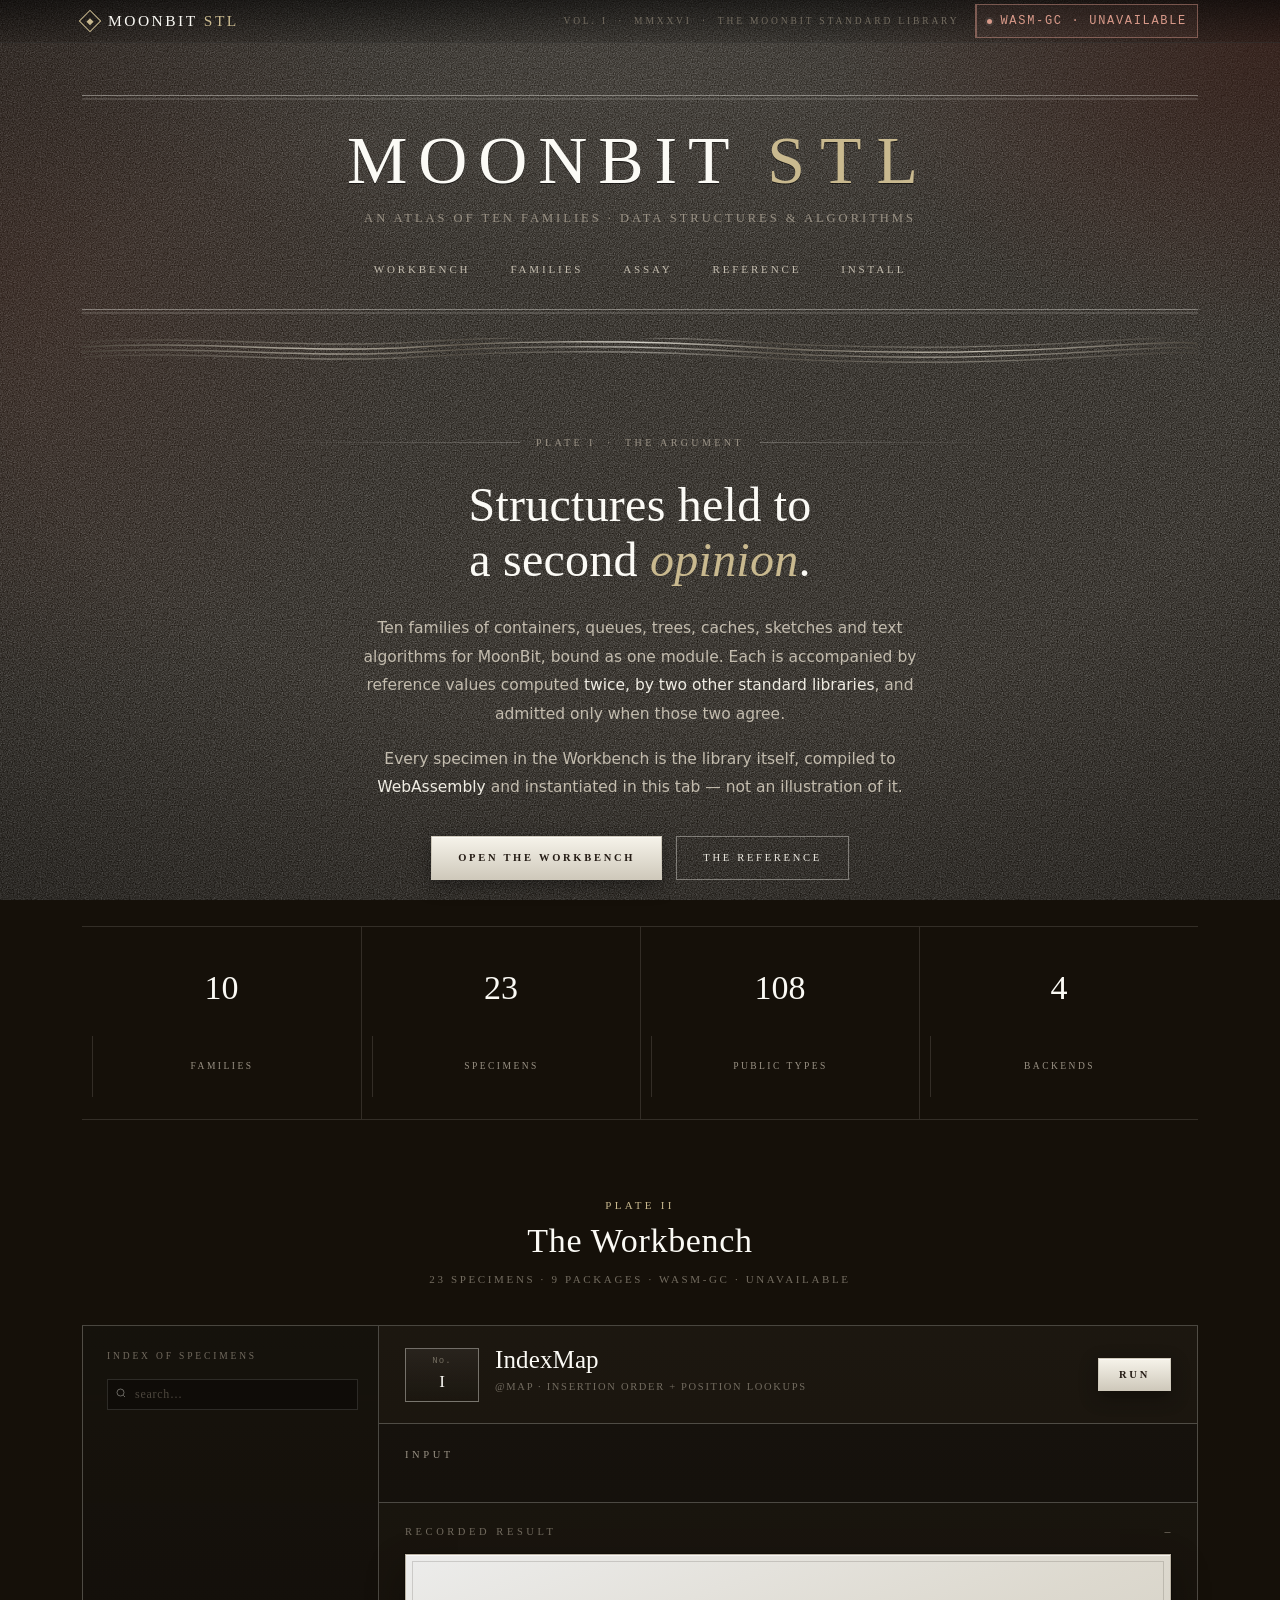
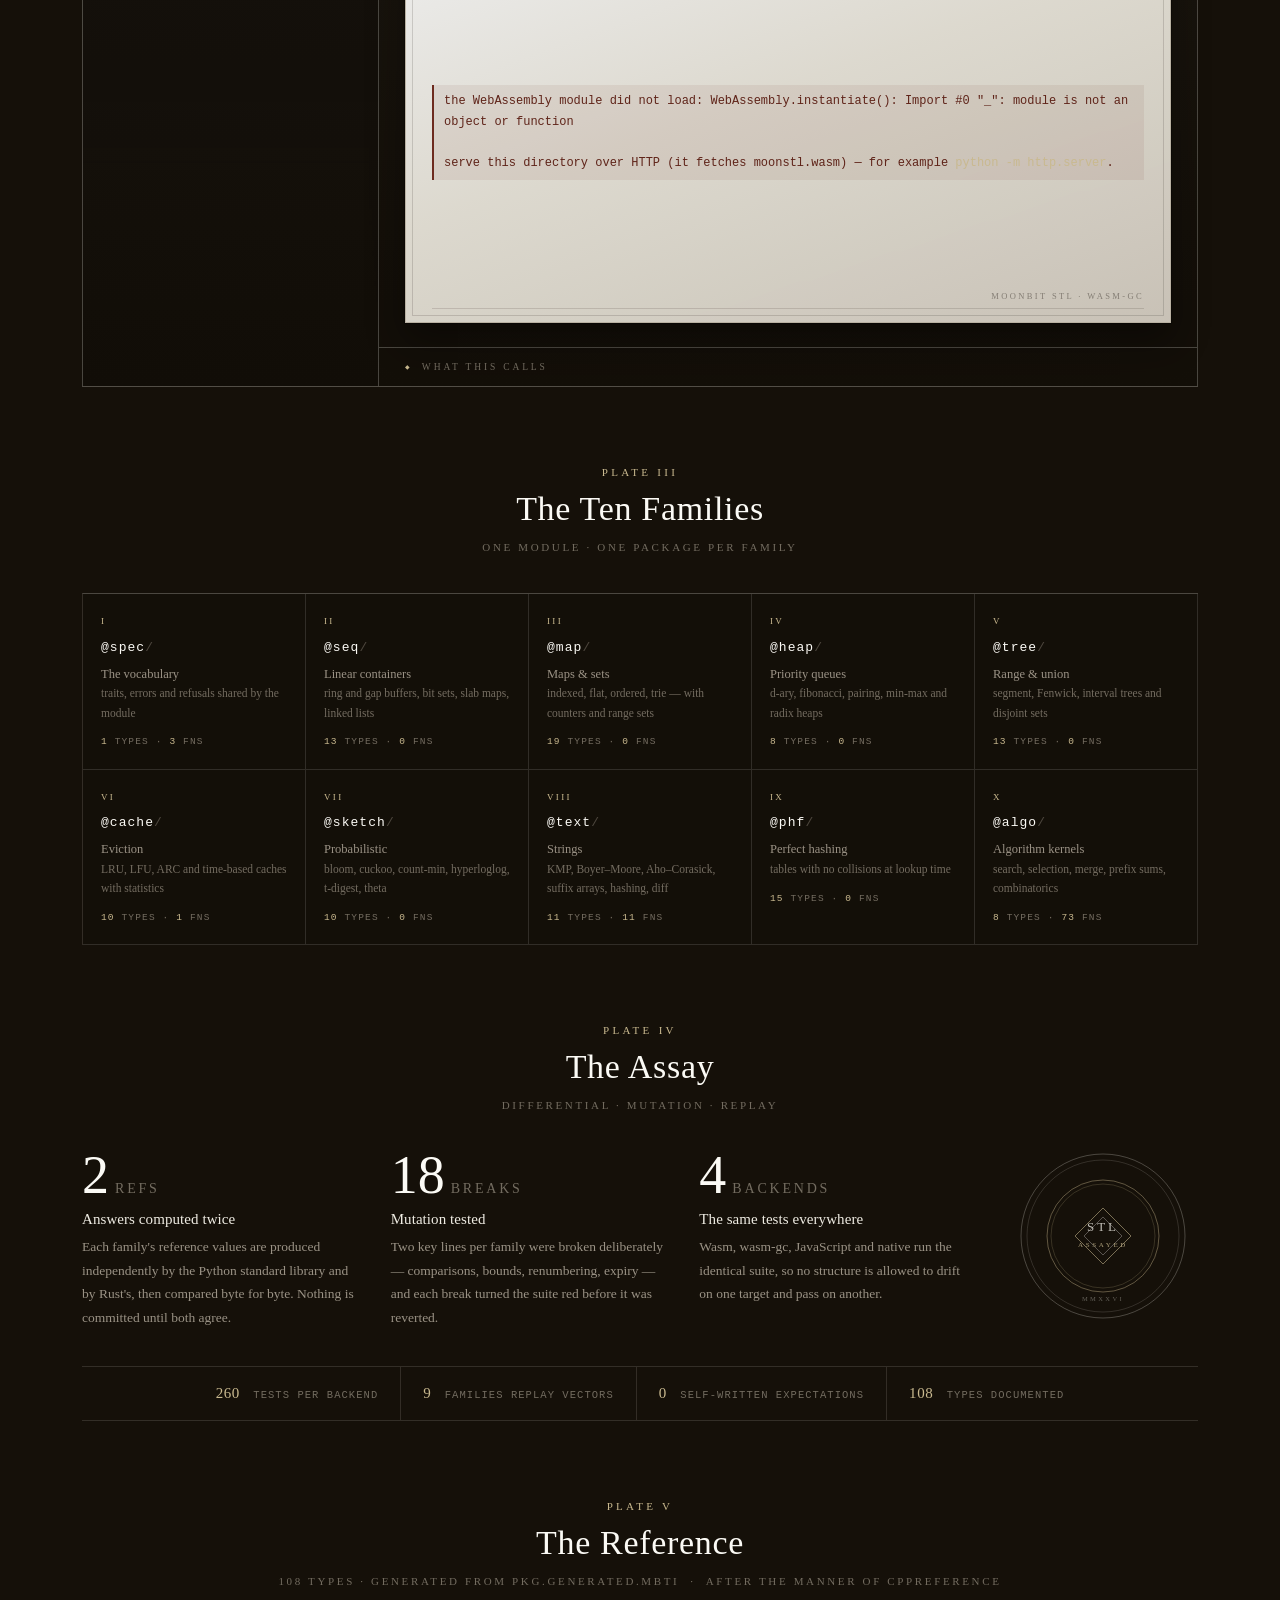
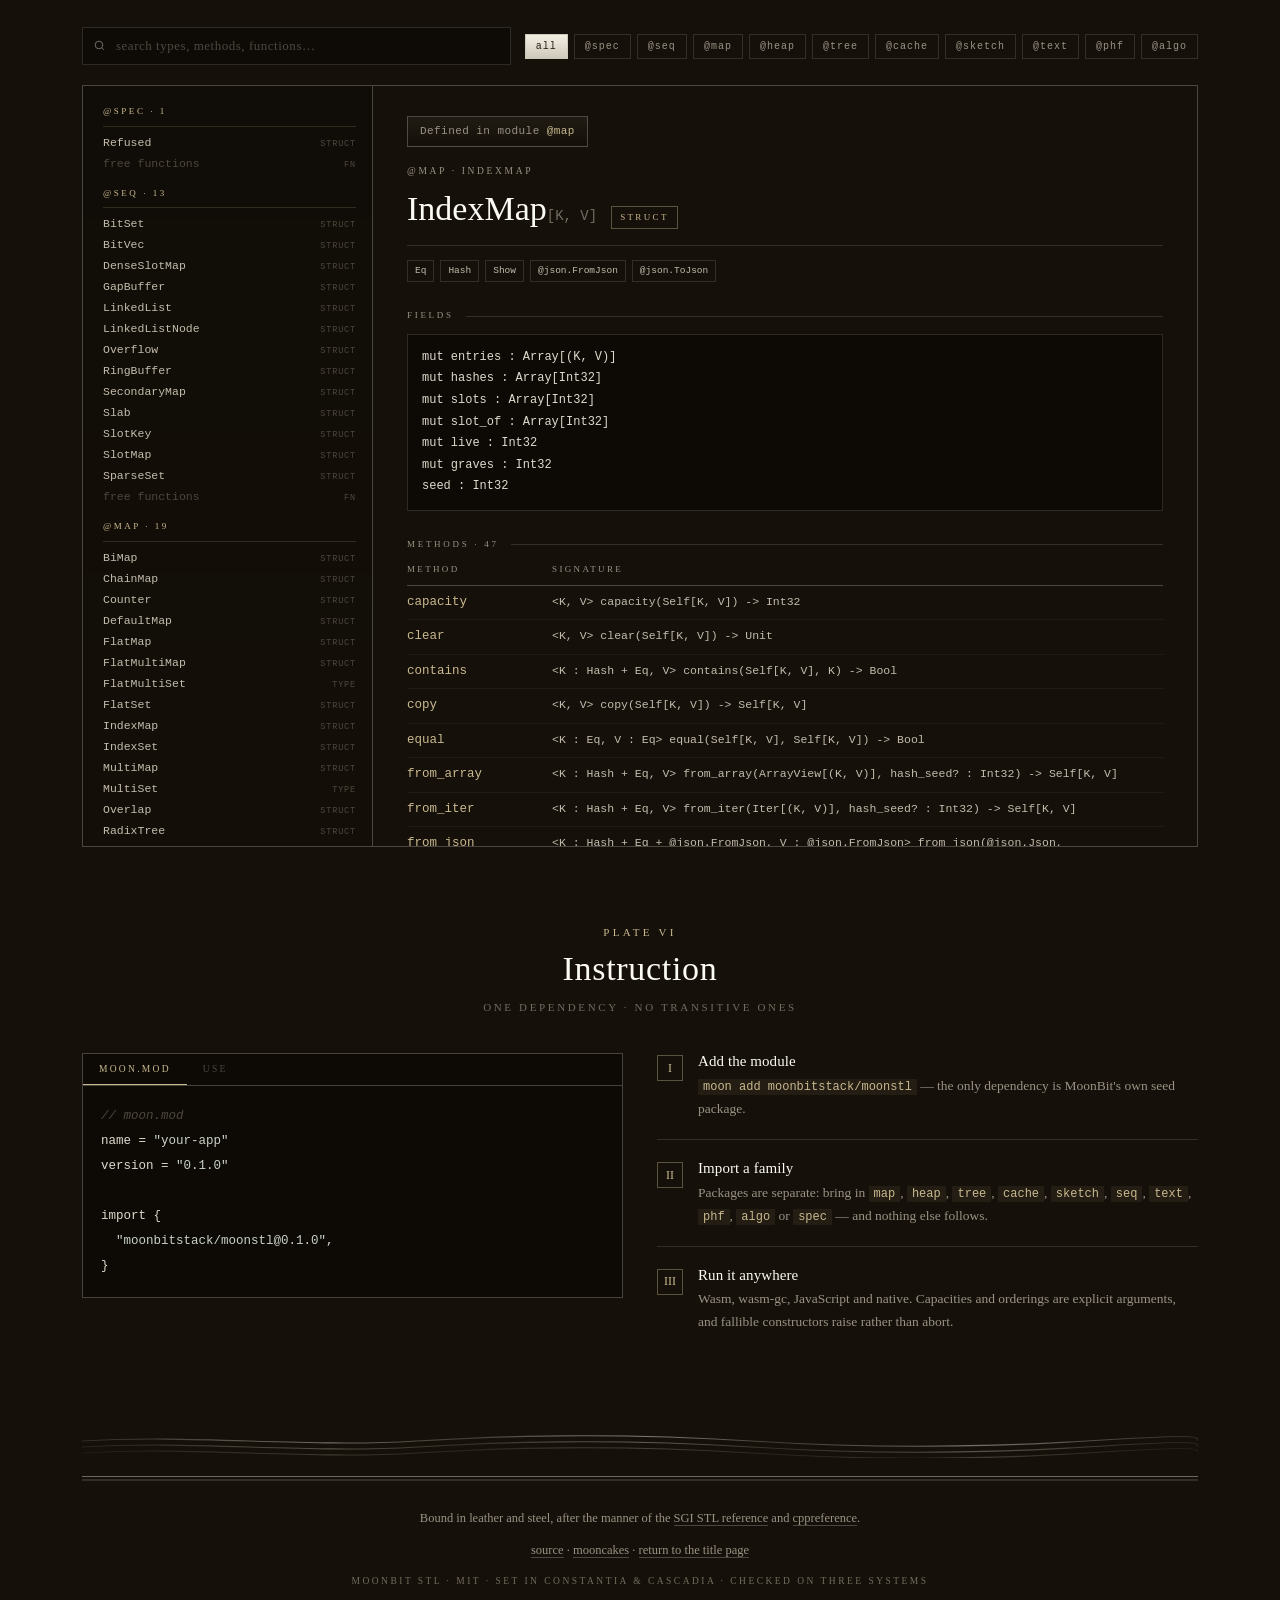
==== commit 2a888bce: "deploy: fff4cac7ac2e10875066da6642a20e7c6da41592" ====
--- a/index.html
+++ b/index.html
@@ -41,6 +41,22 @@
   content:"";position:fixed;inset:0;pointer-events:none;z-index:0;
   background:radial-gradient(120% 90% at 50% 45%,transparent 40%,rgba(0,0,0,.5) 100%);
 }
+/* ══════════════════════ selection ══════════════════════ */
+/* The page is an instrument, not a document: dragging should move, not smear
+   a highlight across headings and plates. Code stays selectable, and so does
+   the recorded result — those are things a reader copies out. */
+body{-webkit-user-select:none;user-select:none;-webkit-touch-callout:none}
+pre,code,kbd,samp,
+.apidoc table,
+.calls pre,
+.codecard pre,
+.sheet .sheet-body,
+.sheet .sheet-body *,
+input,textarea{
+  -webkit-user-select:text;user-select:text;-webkit-touch-callout:default;
+}
+input,textarea{cursor:text}
+a{-webkit-touch-callout:default}
 /* ══════════════════════ scrollbars ══════════════════════ */
 ::-webkit-scrollbar{width:11px;height:11px}
 ::-webkit-scrollbar-track{background:#120d08}
@@ -190,8 +206,8 @@
 .stage-hd .btn{margin-left:auto;padding:10px 20px}
 .cx{margin-top:7px;font-family:var(--mono);font-size:10px;letter-spacing:.06em;color:var(--plat-4)}
 .cx b{color:var(--champagne);font-weight:400;letter-spacing:.16em;text-transform:uppercase;font-size:9px}
-.stage-in{padding:20px 26px;border-bottom:1px solid var(--line-2);background:rgba(0,0,0,.16)}
-.stage-in .cap{margin-bottom:11px;display:block}
+.stage-in{padding:22px 26px 24px;border-bottom:1px solid var(--line-2);background:rgba(0,0,0,.16)}
+.stage-in .cap{margin-bottom:14px;display:block}
 .sheet-wrap{padding:20px 26px 24px;flex:1;display:flex;flex-direction:column;min-height:0}
 .sheet-head{display:flex;align-items:baseline;gap:12px;margin-bottom:12px}
 .sheet-head .cap{margin:0;color:var(--plat-5)}
@@ -266,9 +282,11 @@
 .calls pre .c-fn{color:#cfd6d0}
 .calls pre .c-cm{color:var(--plat-6);font-style:italic}
 /* ══════════════════════ controls (on leather) ══════════════════════ */
-.dctl{display:flex;flex-direction:column;gap:11px}
+.dctl{display:flex;flex-direction:column;gap:16px}
+.chiplist{display:flex;flex-direction:column;gap:12px}
 .fieldrow{display:flex;align-items:center;gap:12px;flex-wrap:wrap}
 .fieldrow label{font-family:var(--serif);font-size:9.5px;letter-spacing:.2em;text-transform:uppercase;color:var(--plat-5);min-width:74px}
+.fieldrow+.fieldrow{margin-top:2px}
 .fieldrow input,.fieldrow textarea{
   background:rgba(0,0,0,.3);border:1px solid var(--line);color:var(--plat-1);
   font-family:var(--mono);font-size:12.5px;padding:6px 9px;outline:none;
@@ -277,13 +295,15 @@
 .fieldrow input[type=number]{width:84px}
 .fieldrow textarea{flex:1;min-width:180px;resize:vertical;line-height:1.55}
 .chips{display:flex;flex-wrap:wrap;gap:6px;align-items:center;min-height:28px}
-.chip{display:inline-flex;align-items:center;gap:7px;border:1px solid var(--line-2);background:rgba(233,230,223,.045);padding:3px 8px;font-family:var(--mono);font-size:12px;color:var(--plat-2)}
+.chip{display:inline-flex;align-items:center;gap:8px;height:30px;border:1px solid var(--line-2);background:rgba(233,230,223,.045);padding:0 10px;font-family:var(--mono);font-size:12px;color:var(--plat-2)}
 .chip .ix{color:var(--plat-6);font-size:9.5px}
-.chip .x{color:var(--plat-6);cursor:pointer;font-size:13px;line-height:1}
+.chip .x{color:var(--plat-6);cursor:pointer;font-size:13px;line-height:1;opacity:0;transition:opacity .15s}
+.chip:hover .x{opacity:1}
 .chip .x:hover{color:#d99a8a}
+@media(hover:none){.chip .x{opacity:.55}}
 .chip.str{padding:4px 9px}
 .addrow{display:flex;gap:7px;flex-wrap:wrap;align-items:center}
-.addrow input{flex:1;min-width:120px;background:rgba(0,0,0,.3);border:1px solid var(--line);color:var(--plat-1);font-family:var(--mono);font-size:12px;padding:6px 9px;outline:none}
+.addrow input{flex:1;min-width:120px;max-width:320px;background:rgba(0,0,0,.3);border:1px solid var(--line);color:var(--plat-1);font-family:var(--mono);font-size:12px;padding:6px 9px;outline:none}
 .addrow input:focus{border-color:var(--line-3)}
 .mini{background:transparent;border:1px solid var(--line-2);color:var(--plat-4);cursor:pointer;font-family:var(--serif);font-size:9.5px;letter-spacing:.18em;text-transform:uppercase;padding:5px 10px;white-space:nowrap}
 .mini:hover{color:var(--champagne);border-color:rgba(201,185,143,.45)}
@@ -330,7 +350,7 @@
 .titem .k{margin-left:auto;font-size:8.5px;color:var(--plat-6);letter-spacing:.1em;text-transform:uppercase}
 .titem:hover{color:var(--plat-0)}
 .titem.on{color:var(--champagne)}
-.apipane{padding:30px 34px 36px;min-height:340px}
+.apipane{padding:30px 34px 36px;min-height:340px;max-height:min(760px,calc(100vh - 140px));overflow:auto}
 .hdr-banner{
   display:inline-block;border:1px solid var(--line-2);padding:5px 12px;margin-bottom:16px;
   font-family:var(--mono);font-size:11px;letter-spacing:.04em;color:var(--plat-4);
@@ -343,14 +363,14 @@
   font-family:var(--mono);font-size:11px;padding:3px 9px;
 }
 .seealso button:hover{color:var(--champagne);border-color:rgba(201,185,143,.45)}
-.path{font-family:var(--serif);font-size:9.5px;letter-spacing:.28em;text-transform:uppercase;color:var(--plat-5);margin-bottom:10px}
+.path{font-family:var(--serif);font-size:9.5px;letter-spacing:.28em;text-transform:uppercase;color:var(--plat-4);margin-bottom:10px}
 .awrap{display:flex;align-items:baseline;gap:14px;flex-wrap:wrap;border-bottom:1px solid var(--line);padding-bottom:16px}
 .apitype{font-family:var(--serif);font-size:34px;line-height:1.1;color:var(--plat-0)}
 .params{font-family:var(--mono);font-size:14px;color:var(--plat-5)}
 .apikind{font-family:var(--serif);font-size:9px;letter-spacing:.26em;text-transform:uppercase;color:var(--champagne);border:1px solid rgba(201,185,143,.4);padding:3px 8px}
 .impls{display:flex;gap:6px;flex-wrap:wrap;margin:14px 0 0}
 .impls .i{font-family:var(--mono);font-size:9.5px;color:var(--plat-3);border:1px solid var(--line);padding:2px 7px}
-.apidoc h5{font-family:var(--serif);font-size:9px;letter-spacing:.3em;text-transform:uppercase;color:var(--plat-5);margin:26px 0 10px;font-weight:400;display:flex;align-items:center;gap:12px}
+.apidoc h5{font-family:var(--serif);font-size:9px;letter-spacing:.3em;text-transform:uppercase;color:var(--plat-4);margin:26px 0 10px;font-weight:400;display:flex;align-items:center;gap:12px}
 .apidoc h5::after{content:"";flex:1;height:1px;background:var(--line)}
 .apidoc pre{margin:0;padding:12px 14px;background:rgba(0,0,0,.34);border:1px solid var(--line);font-size:12px;color:var(--plat-2);overflow:auto;line-height:1.8}
 .apidoc table{width:100%;border-collapse:collapse;font-size:12.5px}
@@ -379,10 +399,10 @@
 /* ══════════════════════ colophon ══════════════════════ */
 footer{padding:0 0 60px;margin-top:60px}
 .colophon{text-align:center;padding:26px 0 0}
-.colophon .l{font-family:var(--serif);font-size:12px;color:var(--plat-5)}
+.colophon .l{font-family:var(--serif);font-size:12.5px;color:var(--plat-4);line-height:1.9}
 .colophon .l a{border-bottom:1px solid var(--line-2)}
 .colophon .l a:hover{color:var(--champagne);border-bottom-color:var(--champagne)}
-.colophon .fine{margin-top:10px;font-family:var(--serif);font-size:9.5px;letter-spacing:.26em;text-transform:uppercase;color:var(--plat-6)}
+.colophon .fine{margin-top:10px;font-family:var(--serif);font-size:9.5px;letter-spacing:.26em;text-transform:uppercase;color:var(--plat-5)}
 /* ══════════════════════ responsive ══════════════════════ */
 @media(max-width:1080px){
   .bench{grid-template-columns:1fr}
@@ -399,6 +419,7 @@
   .strip-in{height:auto;flex-wrap:wrap;gap:8px;padding:9px 0}
   .strip .edition{display:none}
   .strip-right{margin-left:auto;gap:10px}
+  .dotsep,#modAssay{display:none}
   .masthead{padding:32px 0 18px}
   .wordmark{font-size:clamp(28px,9.4vw,42px);letter-spacing:.1em}
   .masthead nav a{padding:6px 10px;font-size:9.5px;letter-spacing:.16em}
@@ -417,7 +438,7 @@
   .sheet .stamp{right:16px;bottom:16px}
   .fams{grid-template-columns:1fr 1fr}
   .conf{grid-template-columns:1fr}
-  .apipane{padding:22px 18px 26px}
+  .apipane{padding:22px 18px 26px;max-height:none;overflow:visible}
   .conf-foot div{border-left:0;border-top:1px solid var(--line);width:100%;text-align:center}
   img,pre,table{max-width:100%}
 }
@@ -431,6 +452,11 @@
 </style>
 </head>
 <body>
+<noscript>
+  <div style="max-width:1180px;margin:0 auto;padding:14px 32px;border-bottom:1px solid rgba(233,230,223,.26);font-family:Constantia,Georgia,serif;font-size:13px;color:#ded9cd">
+    The Workbench runs the library as WebAssembly, so it needs scripting enabled. The reference, the families and the install notes below do not.
+  </div>
+</noscript>
 
 <!-- running head: wordmark on the left, edition and assay on the right -->
 <div class="strip">
@@ -486,7 +512,7 @@
 <section class="hero">
   <div class="wrap">
     <div class="center">
-      <div class="plate-label"><span class="ln l"></span><span class="txt">Plate the First</span><span class="ln"></span></div>
+      <div class="plate-label"><span class="ln l"></span><span class="txt">Plate I &nbsp;·&nbsp; The Argument</span><span class="ln"></span></div>
       <h2>Structures held to<br>a second <em>opinion</em>.</h2>
       <p class="lede">
         Ten families of containers, queues, trees, caches, sketches and text algorithms for MoonBit,
@@ -518,7 +544,7 @@
     <div class="shead">
       <div class="num">PLATE II</div>
       <h3>The Workbench</h3>
-      <div class="sub"><span id="benchMeta">23 specimens · 9 packages</span> &nbsp;·&nbsp; <span id="modAssay">wasm-gc · —</span></div>
+      <div class="sub"><span id="benchMeta">23 specimens · 9 packages</span><span class="dotsep">&nbsp;·&nbsp;</span><span id="modAssay">wasm-gc · —</span></div>
     </div>
 
     <div class="bench">
@@ -526,7 +552,7 @@
         <div class="head">Index of Specimens</div>
         <div class="idxsearch">
           <svg width="12" height="12" viewBox="0 0 24 24" fill="none" stroke="currentColor" stroke-width="1.6"><circle cx="11" cy="11" r="7"/><path d="M20 20l-3.5-3.5"/></svg>
-          <input id="railSearch" type="text" placeholder="search…" autocomplete="off" spellcheck="false">
+          <input id="railSearch" type="search" aria-label="Filter specimens" placeholder="search…" autocomplete="off" spellcheck="false">
         </div>
         <div id="railList"></div>
       </aside>
@@ -643,7 +669,7 @@
     <div class="refbar">
       <div class="refsearch">
         <svg width="13" height="13" viewBox="0 0 24 24" fill="none" stroke="currentColor" stroke-width="1.6"><circle cx="11" cy="11" r="7"/><path d="M20 20l-3.5-3.5"/></svg>
-        <input id="apiSearch" type="text" placeholder="search types, methods, functions…" autocomplete="off" spellcheck="false">
+        <input id="apiSearch" type="search" aria-label="Search the API reference" placeholder="search types, methods, functions…" autocomplete="off" spellcheck="false">
       </div>
       <div class="pkgchips" id="pkgChips"></div>
     </div>
@@ -701,6 +727,15 @@
 
 <footer>
   <div class="wrap">
+    <div class="damask" style="opacity:.5;margin:0 0 18px" aria-hidden="true">
+      <svg viewBox="0 0 1200 26" preserveAspectRatio="none">
+        <g fill="none" stroke="url(#steel)" stroke-width="1.2">
+          <path d="M0 9 C 120 2, 240 16, 360 9 S 600 2, 720 9 S 960 16, 1080 9 S 1200 4, 1200 9"/>
+          <path d="M0 15 C 120 8, 240 22, 360 15 S 600 8, 720 15 S 960 22, 1080 15 S 1200 10, 1200 15" opacity=".7"/>
+          <path d="M0 21 C 120 14, 240 28, 360 21 S 600 14, 720 21 S 960 28, 1080 21 S 1200 16, 1200 21" opacity=".45"/>
+        </g>
+      </svg>
+    </div>
     <div class="rule2"></div>
     <div class="colophon">
       <p class="l">Bound in leather and steel, after the manner of the
@@ -1131,7 +1166,7 @@
 const SKIP = ["set", "words", "patterns", "ops", "text", "pattern", "a", "b"];
 
 function chipList(state, key, mode) {
-  const wrap = el("div");
+  const wrap = el("div", "chiplist");
   const chips = el("div", "chips");
   const row = el("div", "addrow");
   const inp = el("input");
@@ -1555,6 +1590,13 @@
 /* ════════════════════════════════════════════════════════════
    boot
    ════════════════════════════════════════════════════════════ */
+const PROBE = /(?:^|[?&])probe=1(?:&|$)/.test(location.search);
+function probe(ok, detail) {
+  if (!PROBE) return;
+  const q = "/__probe?ok=" + (ok ? "1" : "0") + "&detail=" + encodeURIComponent(String(detail).slice(0, 300));
+  fetch(q, { cache: "no-store" }).catch(() => {});
+}
+
 async function boot() {
   setupInstall();
 
@@ -1576,6 +1618,8 @@
     $("#modAssay").textContent = `wasm-gc · ${(MOD.bytes / 1024).toFixed(0)} KB · loaded in ${MOD.load < 1500 ? Math.round(MOD.load) + " ms" : "—"}`;
     $("#statSpecimens").textContent = String(MOD.demos);
     setupBench();
+    const txt = ($("#canvas").innerText || "").replace(/\s+/g, " ").trim();
+    probe(true, MOD.bytes + " bytes | " + MOD.load.toFixed(0) + " ms | " + txt);
   } catch (e) {
     console.error(e);
     setStatus("err", "wasm-gc · unavailable");
@@ -1583,6 +1627,7 @@
       serve this directory over HTTP (it fetches moonstl.wasm) — for example
       <span style="color:#c9b98f">python -m http.server</span>.</div>`;
     $("#modAssay").textContent = "wasm-gc · unavailable";
+    probe(false, e.message);
   }
 }
 
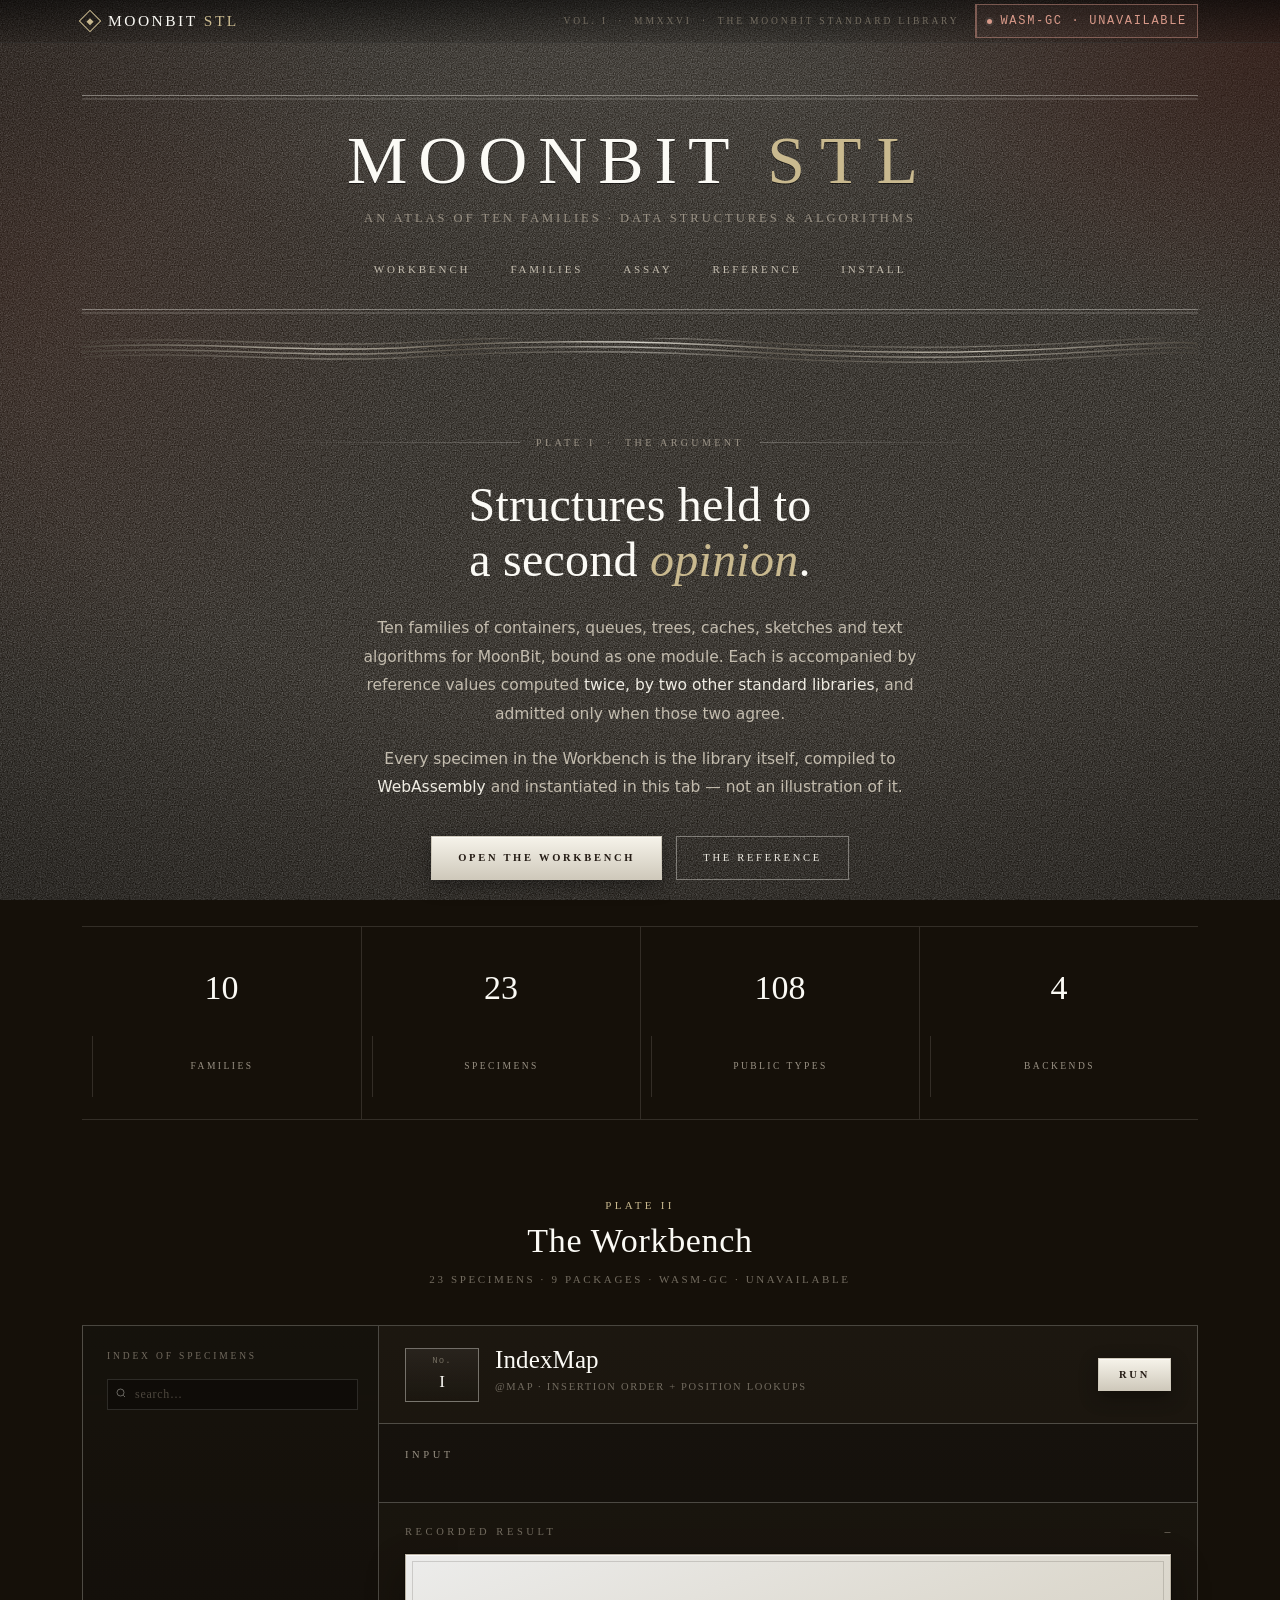
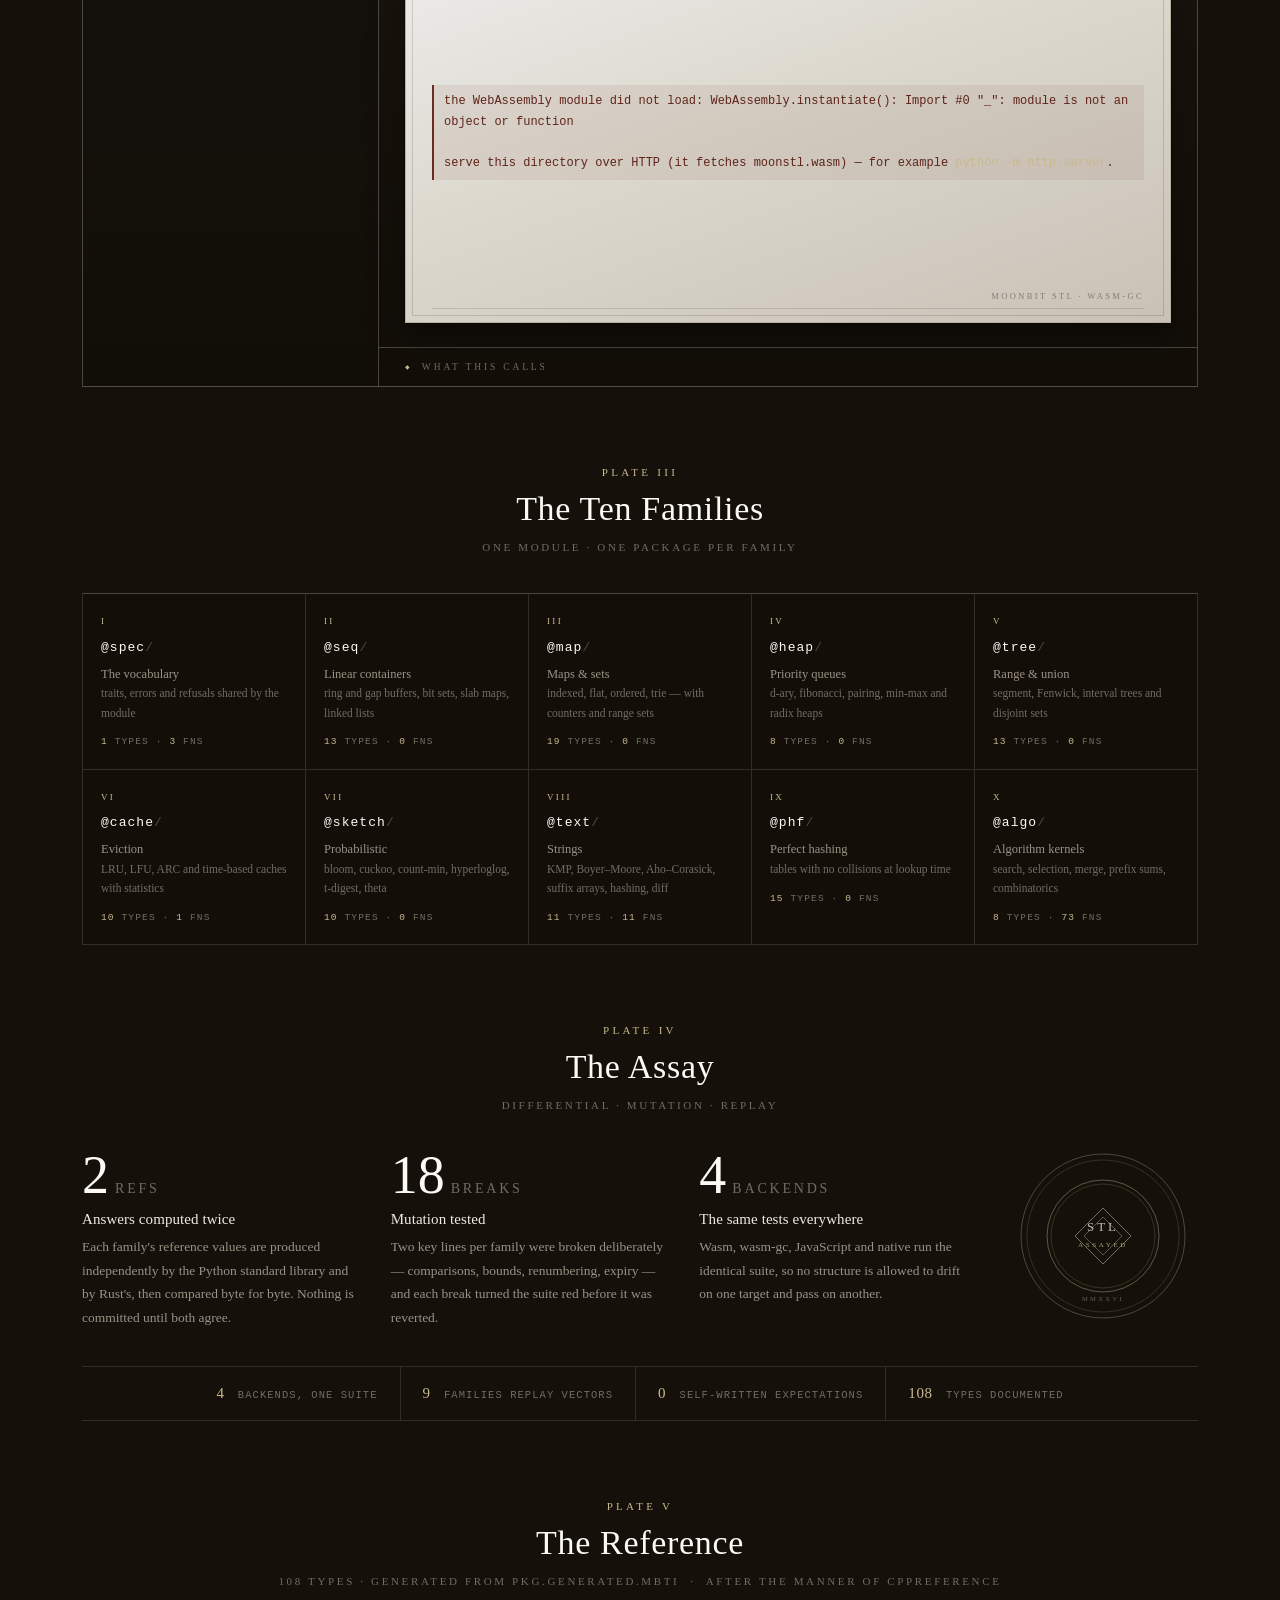
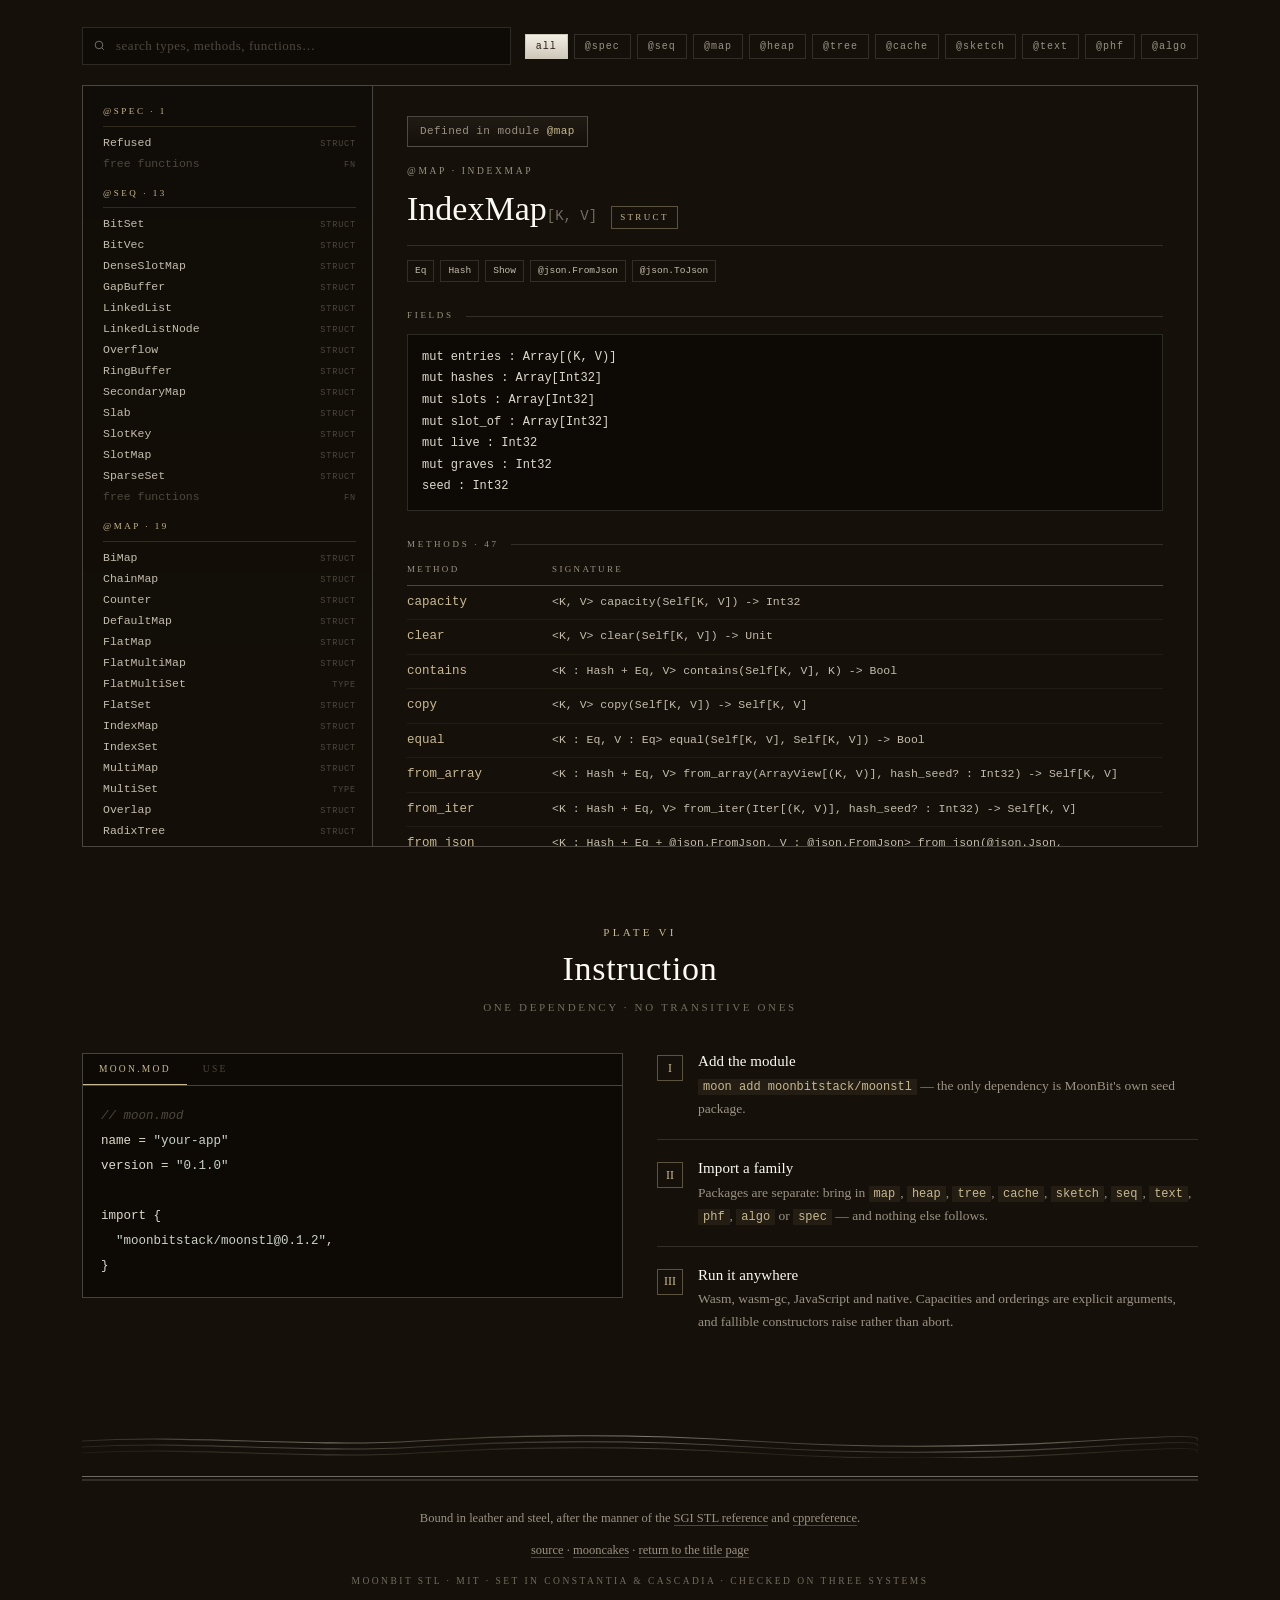
==== commit 10f2529d: "deploy: 232a149c1610edfe41756f493ace1a5a26d7231a" ====
--- a/index.html
+++ b/index.html
@@ -649,10 +649,10 @@
     </div>
 
     <div class="conf-foot">
-      <div><b>260</b> tests per backend</div>
+      <div><b>4</b> backends, one suite</div>
       <div><b>9</b> families replay vectors</div>
       <div><b>0</b> self-written expectations</div>
-      <div><b>108</b> types documented</div>
+      <div><b id="footTypes">—</b> types documented</div>
     </div>
   </div>
 </section>
@@ -915,14 +915,14 @@
   },
   disjoint: {
     pkg: "tree", title: "Disjoint set", desc: "union–find components", family: "tree",
-    api: ["let d = @tree.DisjointSet::new()", "d.add()", "d.union(a, b)  /  d.connected(a, b)  /  d.to_sets()"],
+    api: ["let d = @tree.DisjointSet::new()", "d.add()", "d.union(a, b)  /  d.connected(a, b)  /  d.to_sets()", "d.copy()   // an independent structure"],
     state: { n: 5, set: [0, 1, 1, 2, 2, 3, 4] },
     input: () => ({ n: DEMOS.disjoint.state.n, set: DEMOS.disjoint.state.set }),
     render(r) {
       if (r.__err) return `<div class="err">${esc(r.__err)}</div>`;
       const s = r.sets || [];
       return `<div class="groups">${s.map(g => `<div class="g">${g.map(x => `<b>${x}</b>`).join("")}</div>`).join("")}</div>
-      <div class="note">${r.count} component${r.count === 1 ? "" : "s"} after the union chain · union by rank with path compression</div>`;
+      <div class="note">${r.count} component${r.count === 1 ? "" : "s"} here · <b>${r.copy_count}</b> in a copy that took one more union · union by rank with path compression</div>`;
     }
   },
   bloom: {
@@ -1555,14 +1555,14 @@
    instruction
    ════════════════════════════════════════════════════════════ */
 const INSTALL = {
-  mod: `<span class="c-cm">// moon.mod</span>
+  mod: v => `<span class="c-cm">// moon.mod</span>
 name = <span class="c-str">"your-app"</span>
 version = <span class="c-str">"0.1.0"</span>
 
 import {
-  <span class="c-str">"moonbitstack/moonstl@0.1.0"</span>,
+  <span class="c-str">"moonbitstack/moonstl${v ? "@" + v : ""}"</span>,
 }`,
-  src: `<span class="c-cm">// src/main/moon.pkg</span>
+  src: () => `<span class="c-cm">// src/main/moon.pkg</span>
 import {
   <span class="c-str">"moonbitstack/moonstl/map"</span> @map,
   <span class="c-str">"moonbitstack/moonstl/heap"</span> @heap,
@@ -1576,13 +1576,14 @@
 }`
 };
 
-function setupInstall() {
-  $("#installCode").innerHTML = INSTALL.mod;
+function setupInstall(version) {
+  const code = tab => INSTALL[tab](version);
+  $("#installCode").innerHTML = code("mod");
   document.querySelectorAll(".tab").forEach(t => {
     t.onclick = () => {
       document.querySelectorAll(".tab").forEach(x => x.classList.remove("on"));
       t.classList.add("on");
-      $("#installCode").innerHTML = INSTALL[t.dataset.tab];
+      $("#installCode").innerHTML = code(t.dataset.tab);
     };
   });
 }
@@ -1598,17 +1599,18 @@
 }
 
 async function boot() {
-  setupInstall();
-
   let api = null;
   try { api = await (await fetch("api.json", { cache: "no-cache" })).json(); }
   catch (e) { console.error("api.json", e); }
+
+  setupInstall(api ? api.version : "");
 
   if (api) {
     buildPackages(api);
     setupReference(api);
     const types = api.packages.reduce((n, p) => n + p.types.length, 0);
     $("#statTypes").textContent = String(types);
+    $("#footTypes").textContent = String(types);
     $("#statFamilies").textContent = String(api.packages.length);
   }
 
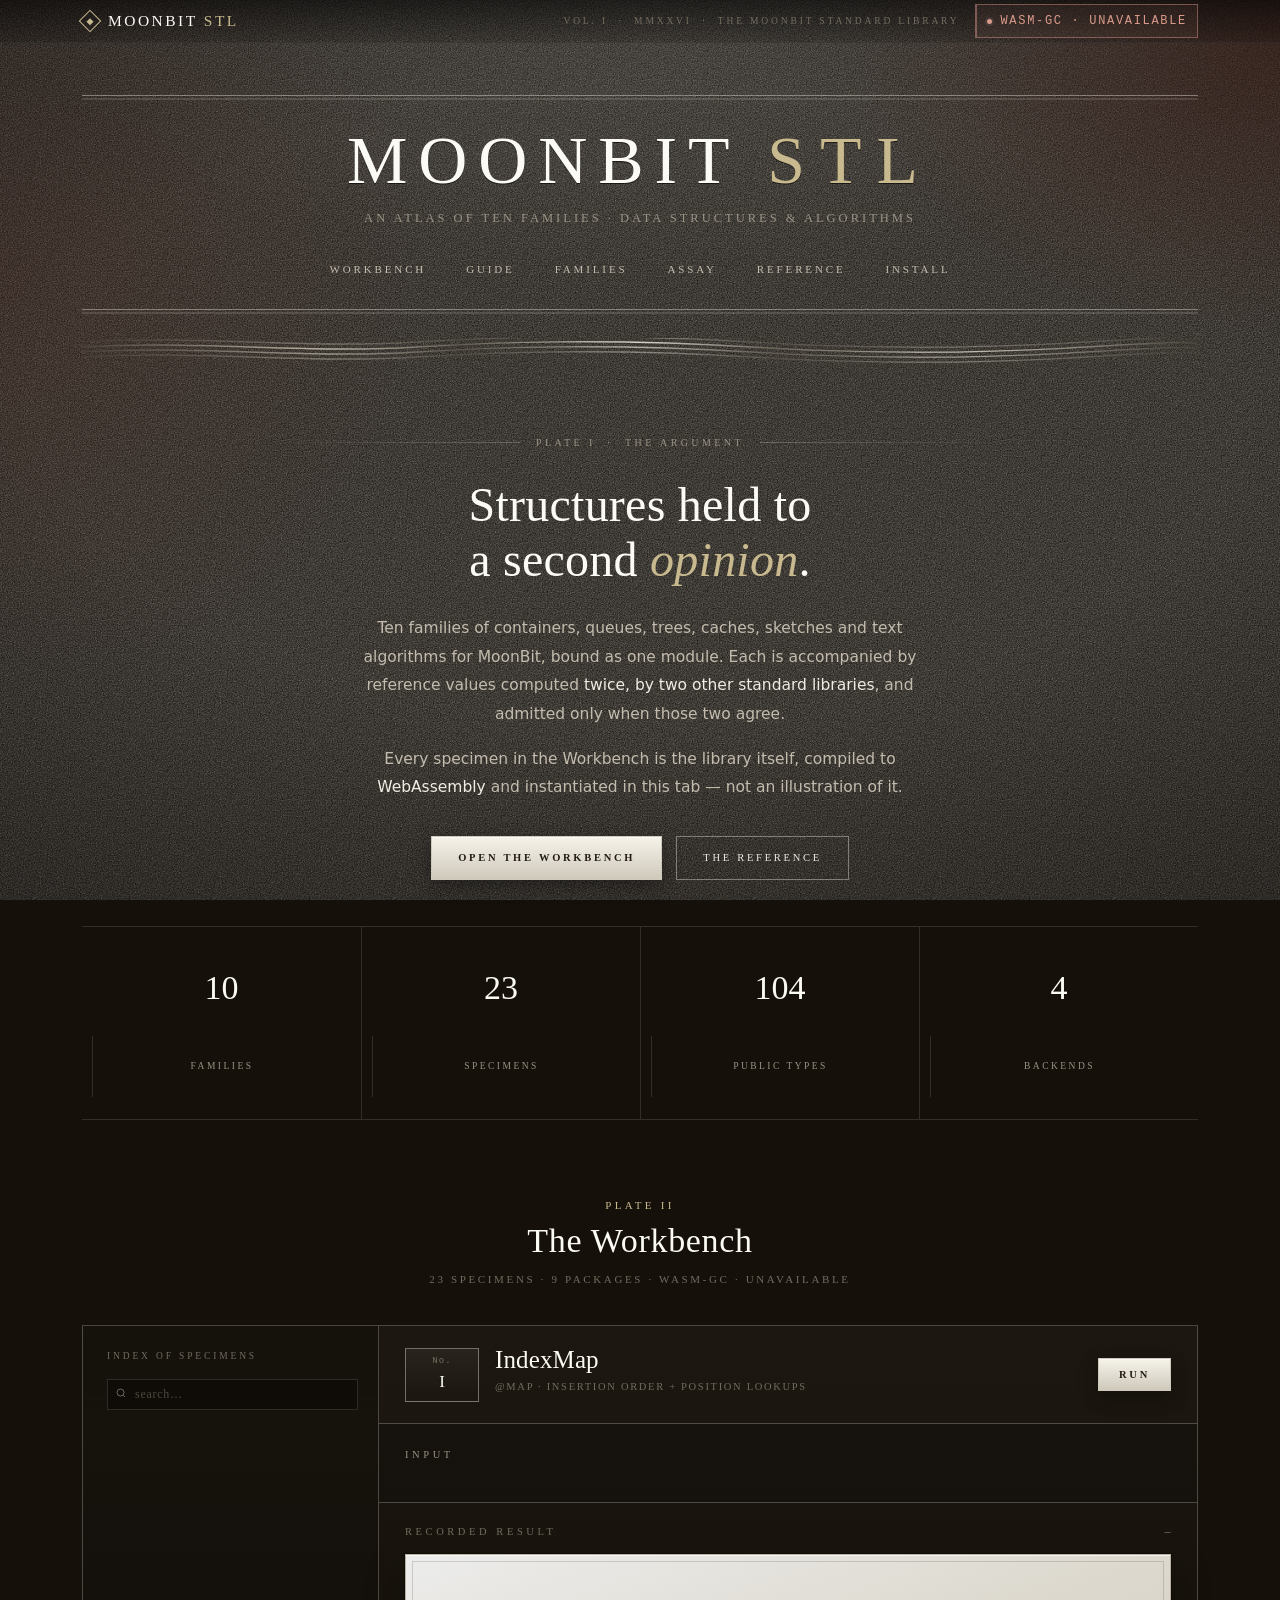
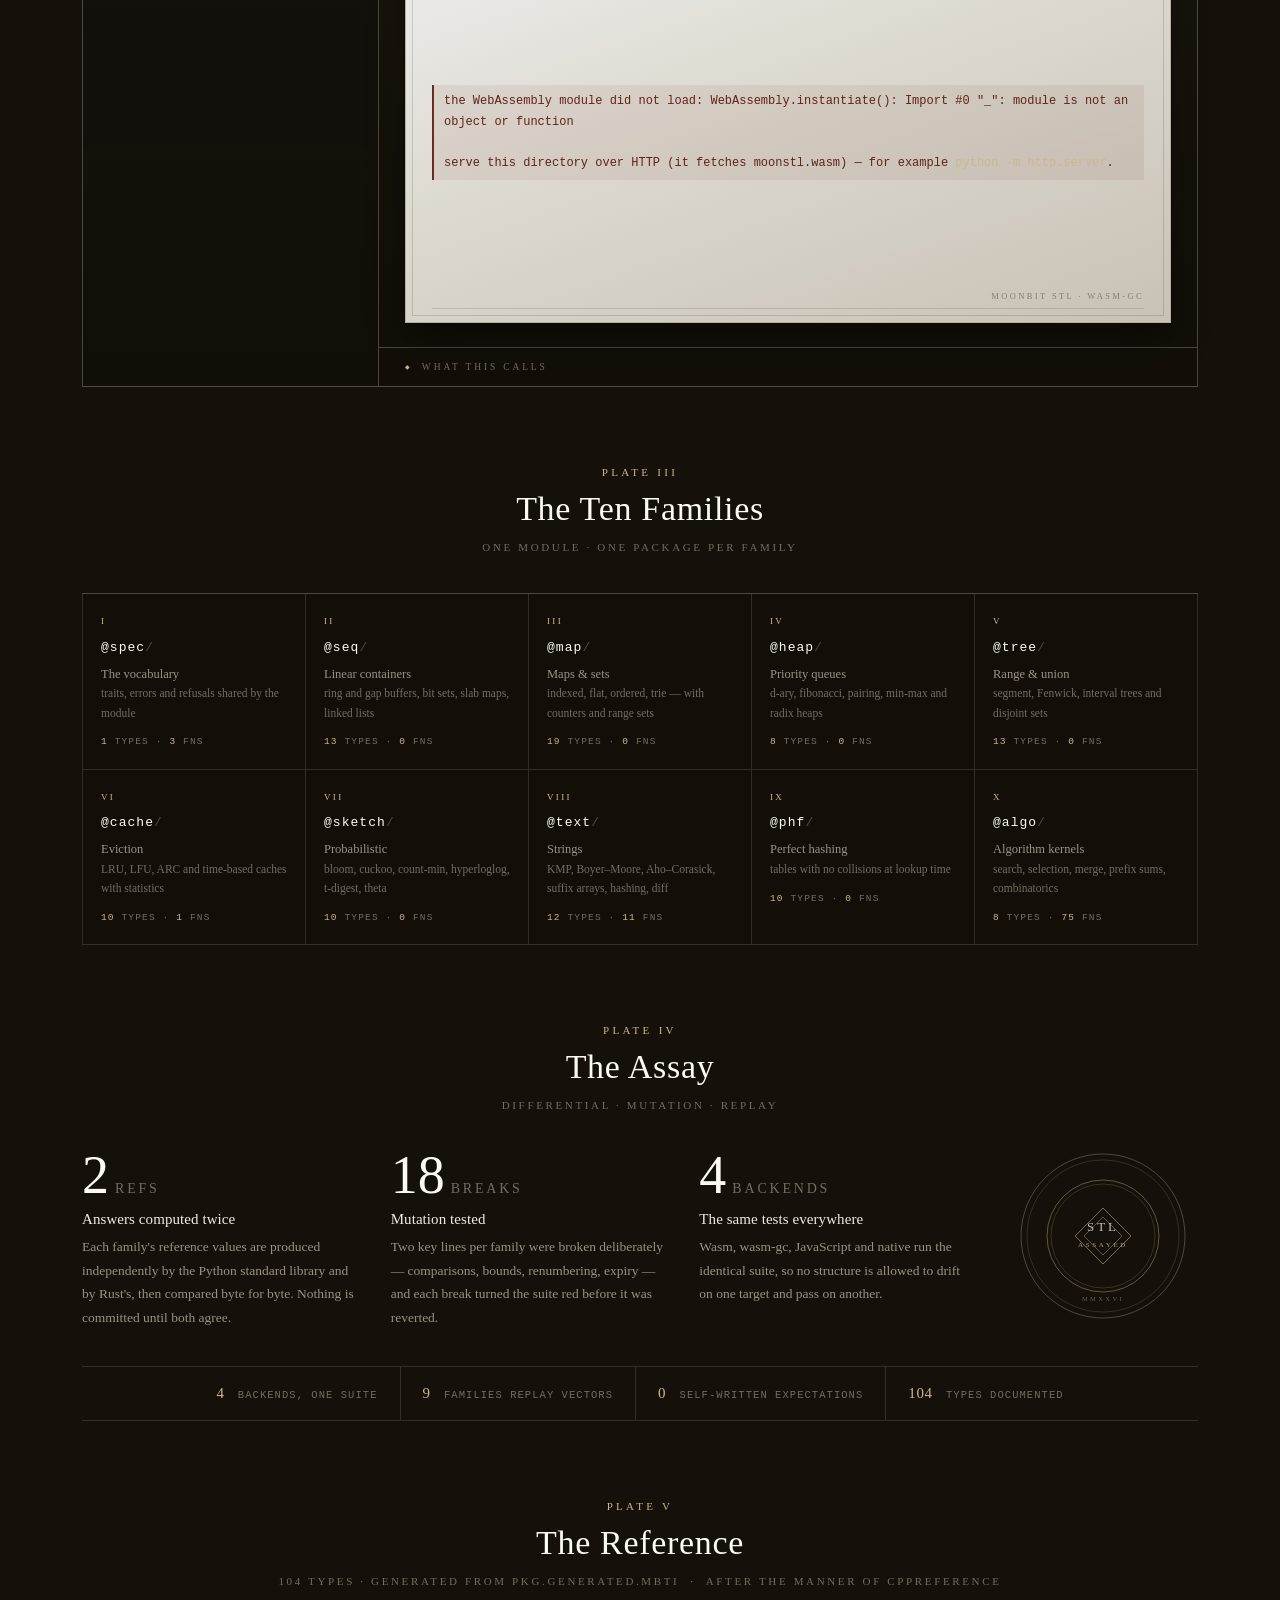
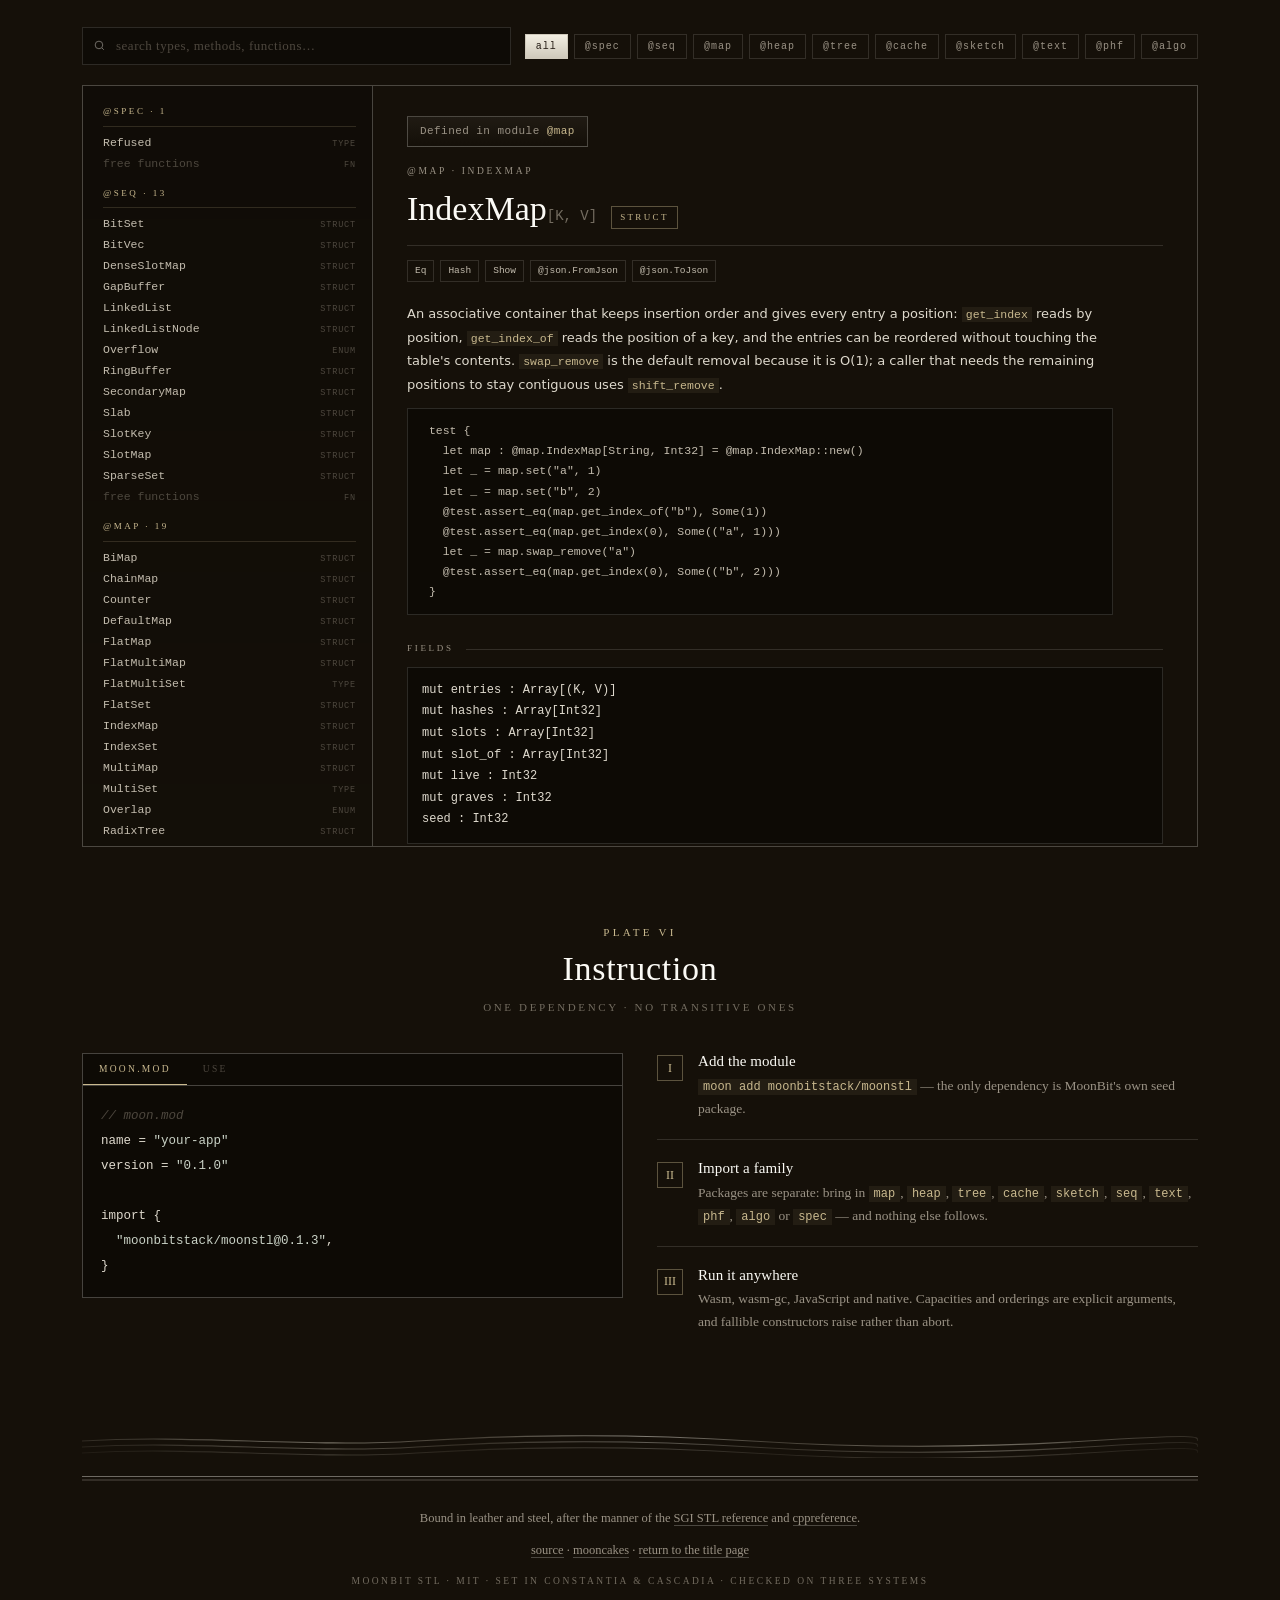
==== commit 59b6c3b1: "deploy: 48fc6f24a11b95daefc59fc1616efef79d9c8600" ====
--- a/index.html
+++ b/index.html
@@ -6,450 +6,7 @@
 <link rel="icon" href="data:image/svg+xml,%3Csvg xmlns='http://www.w3.org/2000/svg' viewBox='0 0 32 32'%3E%3Crect width='32' height='32' fill='%23151009'/%3E%3Crect x='8' y='8' width='16' height='16' fill='none' stroke='%23e9e6df' stroke-width='1'/%3E%3Cpath d='M16 10l4 6-4 6-4-6z' fill='%23c9b98f'/%3E%3C/svg%3E">
 <title>MoonBit STL — an atlas of data structures and algorithms</title>
 <meta name="description" content="Ten families of data structures and algorithms for MoonBit, bound as one module. Every specimen on this page is the library itself, compiled to WebAssembly and run in the browser.">
-<style>
-/* ══════════════════════ tokens ══════════════════════ */
-:root{
-  /* leather */
-  --hide:#151009; --hide-2:#1b1410; --hide-3:#221a14; --hide-4:#2b211a;
-  --oxblood:#4a241c; --oxblood-2:#7a3a2c;
-  /* platinum & white gold */
-  --plat-0:#fbfaf5; --plat-1:#efece3; --plat-2:#ded9cd; --plat-3:#c3bcae;
-  --plat-4:#9a9285; --plat-5:#736c60; --plat-6:#4d473e;
-  /* ink on the plate */
-  --ink:#241b14; --ink-2:#4b4034; --ink-3:#7c7060;
-  --champagne:#c9b98f;
-  --line:rgba(233,230,223,.14); --line-2:rgba(233,230,223,.26); --line-3:rgba(233,230,223,.42);
-  --serif:"Constantia","Iowan Old Style","Palatino Linotype","Book Antiqua",Palatino,"Songti SC",Georgia,serif;
-  --sans:ui-sans-serif,system-ui,-apple-system,"Segoe UI","PingFang SC","Microsoft YaHei",sans-serif;
-  --mono:ui-monospace,"SF Mono","Cascadia Mono",Menlo,Consolas,"Liberation Mono",monospace;
-  --max:1180px;
-}
-*,*::before,*::after{box-sizing:border-box}
-html{scroll-behavior:smooth;scrollbar-width:thin;scrollbar-color:#5d5346 #151009}
-body{
-  margin:0;color:var(--plat-1);font-family:var(--sans);font-size:15px;line-height:1.72;
-  -webkit-font-smoothing:antialiased;
-  background-color:var(--hide);
-  background-image:
-    radial-gradient(1100px 620px at 50% -12%,rgba(233,230,223,.10),transparent 62%),
-    radial-gradient(760px 520px at 100% 4%,rgba(74,36,28,.55),transparent 58%),
-    radial-gradient(700px 700px at 0% 30%,rgba(74,36,28,.28),transparent 62%),
-    url("data:image/svg+xml,%3Csvg xmlns='http://www.w3.org/2000/svg' width='180' height='180'%3E%3Cfilter id='n'%3E%3CfeTurbulence type='fractalNoise' baseFrequency='0.82' numOctaves='4' stitchTiles='stitch'/%3E%3CfeColorMatrix type='saturate' values='0'/%3E%3C/filter%3E%3Crect width='180' height='180' filter='url(%23n)' opacity='0.5'/%3E%3C/svg%3E");
-  background-attachment:fixed;
-}
-body::after{
-  content:"";position:fixed;inset:0;pointer-events:none;z-index:0;
-  background:radial-gradient(120% 90% at 50% 45%,transparent 40%,rgba(0,0,0,.5) 100%);
-}
-/* ══════════════════════ selection ══════════════════════ */
-/* The page is an instrument, not a document: dragging should move, not smear
-   a highlight across headings and plates. Code stays selectable, and so does
-   the recorded result — those are things a reader copies out. */
-body{-webkit-user-select:none;user-select:none;-webkit-touch-callout:none}
-pre,code,kbd,samp,
-.apidoc table,
-.calls pre,
-.codecard pre,
-.sheet .sheet-body,
-.sheet .sheet-body *,
-input,textarea{
-  -webkit-user-select:text;user-select:text;-webkit-touch-callout:default;
-}
-input,textarea{cursor:text}
-a{-webkit-touch-callout:default}
-/* ══════════════════════ scrollbars ══════════════════════ */
-::-webkit-scrollbar{width:11px;height:11px}
-::-webkit-scrollbar-track{background:#120d08}
-::-webkit-scrollbar-thumb{background:linear-gradient(180deg,#6c6152,#3b332a);border:2px solid #120d08;border-radius:0}
-::-webkit-scrollbar-thumb:hover{background:linear-gradient(180deg,#d8d2c4,#8c8477)}
-::-webkit-scrollbar-corner{background:#120d08}
-.idx::-webkit-scrollbar,.tlist::-webkit-scrollbar{width:8px}
-.idx::-webkit-scrollbar-thumb,.tlist::-webkit-scrollbar-thumb{background:#4a4136;border-color:var(--hide-2)}
-.idx::-webkit-scrollbar-thumb:hover,.tlist::-webkit-scrollbar-thumb:hover{background:#bdb4a4}
-/* ══════════════════════ type ══════════════════════ */
-h1,h2,h3,h4{font-family:var(--serif);font-weight:400;margin:0;line-height:1.12;letter-spacing:.005em}
-p{margin:0}
-a{color:inherit;text-decoration:none}
-code,kbd,pre,samp{font-family:var(--mono);font-variant-ligatures:none}
-.cap{font-family:var(--serif);font-size:10.5px;letter-spacing:.34em;text-transform:uppercase;color:var(--plat-4)}
-.num{font-family:var(--serif);font-size:11px;letter-spacing:.3em;color:var(--champagne)}
-::selection{background:rgba(201,185,143,.32);color:#fff}
-.wrap{max-width:var(--max);margin:0 auto;padding:0 32px;position:relative;z-index:1}
-.rule2{height:5px;border-top:1px solid var(--line-3);border-bottom:1px solid var(--line);position:relative}
-.rule2::before{content:"";position:absolute;left:0;right:0;top:2px;height:1px;background:var(--line)}
-/* ══════════════════════ running head ══════════════════════ */
-.strip{background:linear-gradient(180deg,rgba(0,0,0,.55),rgba(0,0,0,.15));border-bottom:1px solid var(--line)}
-.strip-in{display:flex;align-items:center;gap:18px;height:42px}
-.brand{display:flex;align-items:center;gap:10px;white-space:nowrap}
-.brand .mark{
-  width:16px;height:16px;border:1px solid var(--champagne);transform:rotate(45deg);
-  display:grid;place-items:center;flex-shrink:0;
-}
-.brand .mark i{width:5px;height:5px;background:var(--champagne);display:block}
-.brand b{font-family:var(--serif);font-weight:400;font-size:15.5px;letter-spacing:.16em;text-transform:uppercase;color:var(--plat-0)}
-.brand b em{font-style:normal;color:var(--champagne)}
-.strip-right{margin-left:auto;display:flex;align-items:center;gap:16px;min-width:0}
-.strip .edition{
-  font-family:var(--serif);font-size:9.5px;letter-spacing:.3em;text-transform:uppercase;color:var(--plat-5);
-  white-space:nowrap;overflow:hidden;text-overflow:ellipsis;
-}
-.modpill{
-  display:inline-flex;align-items:center;gap:8px;flex-shrink:0;
-  font-family:var(--mono);font-size:9.5px;letter-spacing:.14em;text-transform:uppercase;
-  color:var(--plat-4);border:1px solid var(--line);padding:3px 9px;
-  background:linear-gradient(180deg,rgba(233,230,223,.05),transparent);
-}
-.modpill .dot{width:5px;height:5px;border-radius:50%;background:var(--plat-5);box-shadow:0 0 0 2px rgba(233,230,223,.08)}
-.modpill.live{color:var(--champagne);border-color:rgba(201,185,143,.45)}
-.modpill.live .dot{background:var(--champagne);box-shadow:0 0 0 2px rgba(201,185,143,.16)}
-.modpill.err{color:#d99a8a;border-color:rgba(217,154,138,.45)}
-.modpill.err .dot{background:#d99a8a}
-/* ══════════════════════ masthead ══════════════════════ */
-.masthead{text-align:center;padding:52px 0 26px}
-.wordmark{
-  font-size:clamp(38px,5.8vw,68px);letter-spacing:.16em;text-transform:uppercase;
-  color:var(--plat-0);text-shadow:0 1px 0 rgba(0,0,0,.6),0 0 40px rgba(233,230,223,.10);
-  margin:22px 0 10px;
-}
-.wordmark span{color:var(--champagne);letter-spacing:.22em}
-.subtitle{font-family:var(--serif);font-size:12.5px;letter-spacing:.24em;text-transform:uppercase;color:var(--plat-4)}
-.masthead nav{display:flex;justify-content:center;flex-wrap:wrap;margin-top:22px}
-.masthead nav a{
-  font-family:var(--serif);font-size:11px;letter-spacing:.26em;text-transform:uppercase;color:var(--plat-3);
-  padding:8px 20px;position:relative;transition:color .2s;
-}
-.masthead nav a+a::before{content:"·";position:absolute;left:-3px;top:8px;color:var(--plat-6)}
-.masthead nav a:hover{color:var(--champagne)}
-/* damascus band */
-.damask{height:26px;margin:24px 0 0;overflow:hidden;opacity:.85}
-.damask svg{width:100%;height:100%;display:block}
-/* ══════════════════════ plate label ══════════════════════ */
-.plate-label{display:flex;align-items:center;gap:16px;margin-bottom:26px}
-.plate-label .ln{flex:1;height:1px;background:linear-gradient(90deg,var(--line-2),transparent)}
-.plate-label .ln.l{background:linear-gradient(270deg,var(--line-2),transparent)}
-.plate-label .txt{font-family:var(--serif);font-size:10px;letter-spacing:.34em;text-transform:uppercase;color:var(--plat-4);white-space:nowrap}
-/* ══════════════════════ hero ══════════════════════ */
-.hero{padding:44px 0 0}
-.hero .center{max-width:760px;margin:0 auto;text-align:center}
-.hero h2{font-size:clamp(30px,3.9vw,48px);line-height:1.16;color:var(--plat-0);margin-bottom:26px}
-.hero h2 em{font-style:italic;color:var(--champagne)}
-.hero .lede{color:var(--plat-3);font-size:15.5px;line-height:1.85;max-width:60ch;margin:0 auto}
-.hero .lede b{color:var(--plat-1);font-weight:500}
-.hero .cta{display:flex;justify-content:center;gap:14px;flex-wrap:wrap;margin:34px 0 0}
-.btn{
-  display:inline-flex;align-items:center;gap:10px;cursor:pointer;
-  font-family:var(--serif);font-size:10.5px;letter-spacing:.26em;text-transform:uppercase;
-  color:var(--plat-1);border:1px solid var(--line-3);padding:12px 26px;background:transparent;
-  transition:.2s ease;
-}
-.btn:hover{border-color:var(--champagne);color:var(--plat-0);box-shadow:inset 0 0 0 1px rgba(201,185,143,.18)}
-.btn.solid{
-  background:linear-gradient(180deg,#f6f3ea,#cfc9bb);
-  color:#241b14;border-color:#cfc9bb;font-weight:600;
-  box-shadow:0 1px 0 rgba(255,255,255,.5) inset,0 6px 18px rgba(0,0,0,.35);
-}
-.btn.solid:hover{background:linear-gradient(180deg,#fffdf6,#ded8c9);color:#1a120c}
-/* stat strip */
-.stats{display:grid;grid-template-columns:repeat(4,1fr);border-top:1px solid var(--line);border-bottom:1px solid var(--line);margin:46px 0 0}
-.stats div{padding:22px 10px;text-align:center;border-left:1px solid var(--line)}
-.stats div:first-child{border-left:0}
-.stats .n{font-family:var(--serif);font-size:34px;line-height:1;color:var(--plat-0)}
-.stats .k{margin-top:9px;font-family:var(--serif);font-size:9.5px;letter-spacing:.26em;text-transform:uppercase;color:var(--plat-4)}
-/* ══════════════════════ sections ══════════════════════ */
-section.band{padding:76px 0 0}
-section.band:last-of-type{padding-bottom:20px}
-.shead{text-align:center;margin-bottom:36px}
-.shead h3{font-size:clamp(24px,2.8vw,34px);color:var(--plat-0);margin:8px 0 10px;letter-spacing:.02em}
-.shead .sub{color:var(--plat-5);font-family:var(--serif);font-size:11px;letter-spacing:.24em;text-transform:uppercase}
-/* ══════════════════════ workbench ══════════════════════ */
-.bench{display:grid;grid-template-columns:296px 1fr;border:1px solid var(--line-2);background:linear-gradient(180deg,rgba(233,230,223,.035),rgba(0,0,0,.12))}
-.idx{
-  height:660px;max-height:calc(100vh - 150px);overflow:auto;
-  border-right:1px solid var(--line-2);padding:22px 20px 22px 24px;
-  background:linear-gradient(180deg,rgba(0,0,0,.22),rgba(0,0,0,.05));
-}
-.idx .head{font-family:var(--serif);font-size:9.5px;letter-spacing:.3em;text-transform:uppercase;color:var(--plat-5);margin-bottom:14px}
-.idxsearch{position:relative;margin-bottom:16px}
-.idxsearch input{
-  width:100%;background:rgba(0,0,0,.28);border:1px solid var(--line);color:var(--plat-1);
-  font-family:var(--serif);font-size:12px;letter-spacing:.06em;padding:7px 9px 7px 27px;outline:none;
-}
-.idxsearch input:focus{border-color:var(--line-3)}
-.idxsearch input::placeholder{color:var(--plat-6)}
-.idxsearch svg{position:absolute;left:8px;top:8px;opacity:.5}
-.grp{margin-bottom:14px}
-.grp .gh{
-  display:flex;align-items:center;gap:8px;font-family:var(--serif);font-size:9px;letter-spacing:.28em;
-  text-transform:uppercase;color:var(--champagne);margin-bottom:5px;padding-bottom:4px;
-  border-bottom:1px solid rgba(201,185,143,.18);
-}
-.grp .gh span:last-child{margin-left:auto;color:var(--plat-6)}
-.it{
-  display:flex;align-items:baseline;gap:7px;width:100%;text-align:left;background:none;border:0;
-  padding:4px 0;cursor:pointer;color:var(--plat-3);font-family:var(--serif);font-size:13px;transition:.15s;
-}
-.it .n{font-family:var(--mono);font-size:9px;color:var(--plat-5);width:17px;flex-shrink:0}
-.it .t{white-space:nowrap;overflow:hidden;text-overflow:ellipsis}
-.it .lead{flex:1;border-bottom:1px dotted rgba(233,230,223,.22);margin:0 0 4px;min-width:8px}
-.it:hover{color:var(--plat-0)}
-.it.on{color:var(--plat-0)}
-.it.on .n{color:var(--champagne)}
-.it.on .lead{border-bottom-color:rgba(201,185,143,.5)}
-.idx .none{color:var(--plat-6);font-family:var(--serif);font-size:12px;font-style:italic}
-.stage{display:flex;flex-direction:column;min-height:520px;min-width:0}
-.stage-hd{display:flex;align-items:center;gap:16px;padding:20px 26px;border-bottom:1px solid var(--line-2)}
-.cartouche{border:1px solid var(--line-3);padding:5px 10px;text-align:center;min-width:74px;background:linear-gradient(180deg,rgba(233,230,223,.06),transparent)}
-.cartouche .a{font-family:var(--mono);font-size:9px;letter-spacing:.12em;color:var(--plat-5);display:block}
-.cartouche .b{font-family:var(--serif);font-size:17px;color:var(--plat-0);line-height:1.1}
-.stage-hd h4{font-size:25px;color:var(--plat-0)}
-.stage-hd .sub{font-family:var(--serif);font-size:10.5px;letter-spacing:.16em;text-transform:uppercase;color:var(--plat-5);margin-top:4px}
-.stage-hd .btn{margin-left:auto;padding:10px 20px}
-.cx{margin-top:7px;font-family:var(--mono);font-size:10px;letter-spacing:.06em;color:var(--plat-4)}
-.cx b{color:var(--champagne);font-weight:400;letter-spacing:.16em;text-transform:uppercase;font-size:9px}
-.stage-in{padding:22px 26px 24px;border-bottom:1px solid var(--line-2);background:rgba(0,0,0,.16)}
-.stage-in .cap{margin-bottom:14px;display:block}
-.sheet-wrap{padding:20px 26px 24px;flex:1;display:flex;flex-direction:column;min-height:0}
-.sheet-head{display:flex;align-items:baseline;gap:12px;margin-bottom:12px}
-.sheet-head .cap{margin:0;color:var(--plat-5)}
-.sheet-meta{margin-left:auto;font-family:var(--mono);font-size:10px;letter-spacing:.06em;color:var(--plat-5)}
-.sheet-meta b{color:var(--champagne);font-weight:400}
-/* the engraved platinum plate */
-.sheet{
-  flex:1;min-height:150px;position:relative;overflow:auto;padding:26px 26px 38px;
-  display:flex;flex-direction:column;justify-content:center;
-  background:linear-gradient(160deg,rgba(255,255,255,.92),rgba(238,234,224,.92) 42%,rgba(210,204,192,.95));
-  color:var(--ink);border:1px solid #b9b1a2;
-  box-shadow:0 1px 0 rgba(255,255,255,.7) inset,0 0 0 1px rgba(0,0,0,.28),0 16px 34px rgba(0,0,0,.38);
-}
-.sheet::before{content:"";position:absolute;inset:6px;border:1px solid rgba(36,27,20,.16);pointer-events:none}
-.sheet::after{content:"";position:absolute;left:26px;right:26px;bottom:13px;height:1px;background:rgba(36,27,20,.14)}
-.sheet .stamp{position:absolute;right:26px;bottom:18px;font-family:var(--serif);font-size:8.5px;letter-spacing:.28em;text-transform:uppercase;color:rgba(36,27,20,.42)}
-.sheet .sheet-body{position:relative}
-/* ink on platinum */
-.sheet .seq{display:flex;flex-wrap:wrap;gap:6px;align-items:center}
-.sheet .node{
-  min-width:34px;height:34px;padding:0 9px;display:inline-flex;align-items:center;justify-content:center;
-  border:1px solid rgba(36,27,20,.35);background:rgba(255,255,255,.55);
-  font-family:var(--mono);font-size:13px;color:var(--ink);
-}
-.sheet .node.hi{border-color:#6d2b1f;background:rgba(109,43,31,.10);color:#5f2419}
-.sheet .kv{display:flex;flex-direction:column;gap:4px}
-.sheet .kv .row{display:flex;align-items:center;gap:11px;font-family:var(--mono);font-size:12.5px;color:var(--ink)}
-.sheet .kv .badge{width:22px;height:22px;display:grid;place-items:center;border:1px solid rgba(36,27,20,.35);font-size:10px;color:#5f2419;flex-shrink:0}
-.sheet .kv .muted{margin-left:auto;color:var(--ink-3);font-size:11px}
-.sheet .chips{display:flex;flex-wrap:wrap;gap:6px;align-items:center}
-.sheet .chip{
-  display:inline-flex;align-items:center;gap:7px;border:1px solid rgba(36,27,20,.32);
-  background:rgba(255,255,255,.5);padding:3px 8px;font-family:var(--mono);font-size:12px;color:var(--ink-2);
-}
-.sheet .chip .ix{color:var(--ink-3);font-size:9.5px}
-.sheet .chip .x{color:var(--ink-3);cursor:pointer;font-size:13px;line-height:1}
-.sheet .chip .x:hover{color:#6d2b1f}
-.sheet .chip.hi{border-color:#6d2b1f;background:rgba(109,43,31,.10);color:#5f2419}
-.sheet .chip.str{padding:4px 9px}
-.sheet .metric{display:flex;gap:44px;flex-wrap:wrap}
-.sheet .metric .lab2{font-family:var(--serif);font-size:9px;letter-spacing:.24em;text-transform:uppercase;color:var(--ink-3);margin-bottom:7px}
-.sheet .metric .val{font-family:var(--serif);font-size:40px;line-height:1;color:var(--ink)}
-.sheet .metric .val small{font-size:19px}
-.sheet .bars2{display:flex;align-items:flex-end;gap:7px;height:118px}
-.sheet .bars2 .bar{flex:1;min-height:3px;position:relative;background:linear-gradient(180deg,#4a3d31,#a89c8b);animation:grow .6s cubic-bezier(.2,.9,.2,1) both}
-.sheet .bars2 .bar .v{position:absolute;bottom:calc(100% + 4px);left:50%;transform:translateX(-50%);font-family:var(--mono);font-size:10px;color:var(--ink-2)}
-@keyframes grow{from{transform:scaleY(0);opacity:.25}to{transform:scaleY(1);opacity:1}}
-.sheet .groups{display:flex;flex-wrap:wrap;gap:10px}
-.sheet .groups .g{display:flex;gap:4px;border:1px solid rgba(36,27,20,.3);padding:6px;background:rgba(255,255,255,.4)}
-.sheet .groups .g b{font-family:var(--mono);font-size:12px;font-weight:400;color:var(--ink);padding:1px 4px}
-.sheet .textvis{font-family:var(--mono);font-size:18px;letter-spacing:.16em;line-height:2;word-break:break-all;color:var(--ink-2)}
-.sheet .textvis .hit{color:var(--plat-0);background:#4a3d31;padding:2px 3px}
-.sheet .oplist{display:flex;flex-direction:column;gap:3px;font-family:var(--mono);font-size:12px}
-.sheet .oplist .op{display:flex;gap:16px;border-bottom:1px dotted rgba(36,27,20,.2);padding:3px 0}
-.sheet .oplist .op .t{color:#5f2419;min-width:76px;letter-spacing:.1em}
-.sheet .oplist .op .r{color:var(--ink-2)}
-.sheet .bits{display:grid;grid-template-columns:repeat(auto-fill,minmax(18px,1fr));gap:4px;max-width:680px}
-.sheet .bits .b{aspect-ratio:1;border:1px solid rgba(36,27,20,.22);background:rgba(255,255,255,.35)}
-.sheet .bits .b.on{background:#4a3d31;border-color:#4a3d31}
-.sheet .note{margin-top:13px;font-family:var(--mono);font-size:10.5px;color:var(--ink-3);line-height:1.8}
-.sheet .note b{color:var(--ink-2);font-weight:400}
-.sheet .err{border-left:2px solid #6d2b1f;padding:6px 10px;color:#5f2419;font-family:var(--mono);font-size:12px;background:rgba(109,43,31,.08)}
-.sheet .out-empty{color:var(--ink-3);font-family:var(--serif);font-size:12px;font-style:italic}
-/* calls */
-.calls{border-top:1px solid var(--line-2);padding:0 26px}
-.calls summary{list-style:none;cursor:pointer;padding:11px 0;font-family:var(--serif);font-size:9.5px;letter-spacing:.3em;text-transform:uppercase;color:var(--plat-5);display:flex;align-items:center;gap:9px}
-.calls summary::-webkit-details-marker{display:none}
-.calls summary::before{content:"◆";font-size:6px;color:var(--champagne);transition:transform .2s}
-.calls[open] summary::before{transform:rotate(90deg)}
-.calls pre{margin:0 0 16px;font-size:12px;line-height:1.95;color:var(--plat-2);overflow:auto;white-space:pre}
-.calls pre .c-pkg{color:var(--champagne)}
-.calls pre .c-fn{color:#cfd6d0}
-.calls pre .c-cm{color:var(--plat-6);font-style:italic}
-/* ══════════════════════ controls (on leather) ══════════════════════ */
-.dctl{display:flex;flex-direction:column;gap:16px}
-.chiplist{display:flex;flex-direction:column;gap:12px}
-.fieldrow{display:flex;align-items:center;gap:12px;flex-wrap:wrap}
-.fieldrow label{font-family:var(--serif);font-size:9.5px;letter-spacing:.2em;text-transform:uppercase;color:var(--plat-5);min-width:74px}
-.fieldrow+.fieldrow{margin-top:2px}
-.fieldrow input,.fieldrow textarea{
-  background:rgba(0,0,0,.3);border:1px solid var(--line);color:var(--plat-1);
-  font-family:var(--mono);font-size:12.5px;padding:6px 9px;outline:none;
-}
-.fieldrow input:focus,.fieldrow textarea:focus{border-color:var(--line-3)}
-.fieldrow input[type=number]{width:84px}
-.fieldrow textarea{flex:1;min-width:180px;resize:vertical;line-height:1.55}
-.chips{display:flex;flex-wrap:wrap;gap:6px;align-items:center;min-height:28px}
-.chip{display:inline-flex;align-items:center;gap:8px;height:30px;border:1px solid var(--line-2);background:rgba(233,230,223,.045);padding:0 10px;font-family:var(--mono);font-size:12px;color:var(--plat-2)}
-.chip .ix{color:var(--plat-6);font-size:9.5px}
-.chip .x{color:var(--plat-6);cursor:pointer;font-size:13px;line-height:1;opacity:0;transition:opacity .15s}
-.chip:hover .x{opacity:1}
-.chip .x:hover{color:#d99a8a}
-@media(hover:none){.chip .x{opacity:.55}}
-.chip.str{padding:4px 9px}
-.addrow{display:flex;gap:7px;flex-wrap:wrap;align-items:center}
-.addrow input{flex:1;min-width:120px;max-width:320px;background:rgba(0,0,0,.3);border:1px solid var(--line);color:var(--plat-1);font-family:var(--mono);font-size:12px;padding:6px 9px;outline:none}
-.addrow input:focus{border-color:var(--line-3)}
-.mini{background:transparent;border:1px solid var(--line-2);color:var(--plat-4);cursor:pointer;font-family:var(--serif);font-size:9.5px;letter-spacing:.18em;text-transform:uppercase;padding:5px 10px;white-space:nowrap}
-.mini:hover{color:var(--champagne);border-color:rgba(201,185,143,.45)}
-.mini.ghost{opacity:.8}
-.out-empty{color:var(--plat-6);font-family:var(--serif);font-size:12px;font-style:italic}
-.err{border-left:2px solid #d99a8a;padding:6px 10px;color:#e3b3a6;font-family:var(--mono);font-size:12px;background:rgba(217,154,138,.07)}
-/* ══════════════════════ families ══════════════════════ */
-.fams{display:grid;grid-template-columns:repeat(5,1fr);border-top:1px solid var(--line-2);border-left:1px solid var(--line)}
-.fam{border-right:1px solid var(--line);border-bottom:1px solid var(--line);padding:20px 18px 18px;cursor:pointer;transition:.2s;background:rgba(0,0,0,.06)}
-.fam:hover{background:rgba(233,230,223,.045)}
-.fam .rk{font-family:var(--serif);font-size:9px;letter-spacing:.26em;color:var(--champagne);text-transform:uppercase}
-.fam .nm{font-family:var(--mono);font-size:13px;letter-spacing:.08em;color:var(--plat-0);margin:7px 0 6px}
-.fam .nm span{color:var(--plat-6)}
-.fam .ro{font-family:var(--serif);font-size:12.5px;color:var(--plat-4);line-height:1.55;min-height:40px}
-.fam .ct{margin-top:11px;font-family:var(--mono);font-size:9.5px;letter-spacing:.12em;text-transform:uppercase;color:var(--plat-5)}
-.fam .ct b{color:var(--champagne);font-weight:400}
-/* ══════════════════════ conformance ══════════════════════ */
-.conf{display:grid;grid-template-columns:1fr 1fr 1fr 190px;gap:34px;align-items:start}
-.conf .claim .big{font-family:var(--serif);font-size:54px;line-height:.9;color:var(--plat-0)}
-.conf .claim .big span{font-size:14px;letter-spacing:.2em;color:var(--plat-5);margin-left:6px;text-transform:uppercase}
-.conf .claim h4{font-size:15px;margin:12px 0 7px;color:var(--plat-1)}
-.conf .claim p{font-family:var(--serif);font-size:13.5px;color:var(--plat-4);line-height:1.75}
-.seal{justify-self:center;opacity:.95}
-.conf-foot{margin-top:36px;border-top:1px solid var(--line);border-bottom:1px solid var(--line);display:flex;flex-wrap:wrap;justify-content:center}
-.conf-foot div{padding:14px 22px;font-family:var(--mono);font-size:10.5px;letter-spacing:.1em;color:var(--plat-5);border-left:1px solid var(--line);text-transform:uppercase}
-.conf-foot div:first-child{border-left:0}
-.conf-foot b{font-family:var(--serif);font-size:15px;color:var(--champagne);font-weight:400;letter-spacing:.04em;margin-right:6px}
-/* ══════════════════════ reference ══════════════════════ */
-.refbar{display:flex;gap:14px;align-items:center;flex-wrap:wrap;margin-bottom:20px}
-.refsearch{flex:1;min-width:240px;position:relative}
-.refsearch input{width:100%;background:rgba(0,0,0,.3);border:1px solid var(--line);color:var(--plat-1);font-family:var(--serif);font-size:13px;letter-spacing:.04em;padding:10px 12px 10px 33px;outline:none}
-.refsearch input:focus{border-color:var(--line-3)}
-.refsearch input::placeholder{color:var(--plat-6)}
-.refsearch svg{position:absolute;left:11px;top:12px;opacity:.5}
-.pkgchips{display:flex;gap:6px;flex-wrap:wrap}
-.pkgchip{background:transparent;border:1px solid var(--line);color:var(--plat-4);cursor:pointer;font-family:var(--mono);font-size:10px;letter-spacing:.1em;padding:6px 10px}
-.pkgchip:hover{color:var(--plat-1);border-color:var(--line-2)}
-.pkgchip.on{color:#241b14;background:linear-gradient(180deg,#f2eee2,#cfc9bb);border-color:#cfc9bb}
-.refgrid{display:grid;grid-template-columns:290px 1fr;border:1px solid var(--line-2)}
-.tlist{max-height:min(760px,calc(100vh - 140px));overflow:auto;border-right:1px solid var(--line-2);padding:18px 16px 18px 20px;background:linear-gradient(180deg,rgba(0,0,0,.22),rgba(0,0,0,.05))}
-.tlist .ph{font-family:var(--serif);font-size:9px;letter-spacing:.28em;text-transform:uppercase;color:var(--champagne);padding:12px 0 6px;border-bottom:1px solid rgba(201,185,143,.18);margin-bottom:5px}
-.tlist .ph:first-child{padding-top:0}
-.titem{display:flex;align-items:baseline;gap:8px;width:100%;text-align:left;background:none;border:0;padding:4px 0;cursor:pointer;color:var(--plat-3);font-family:var(--mono);font-size:11.5px}
-.titem .k{margin-left:auto;font-size:8.5px;color:var(--plat-6);letter-spacing:.1em;text-transform:uppercase}
-.titem:hover{color:var(--plat-0)}
-.titem.on{color:var(--champagne)}
-.apipane{padding:30px 34px 36px;min-height:340px;max-height:min(760px,calc(100vh - 140px));overflow:auto}
-.hdr-banner{
-  display:inline-block;border:1px solid var(--line-2);padding:5px 12px;margin-bottom:16px;
-  font-family:var(--mono);font-size:11px;letter-spacing:.04em;color:var(--plat-4);
-  background:linear-gradient(180deg,rgba(233,230,223,.05),transparent);
-}
-.hdr-banner b{color:var(--champagne);font-weight:400}
-.seealso{display:flex;flex-wrap:wrap;gap:6px}
-.seealso button{
-  background:none;border:1px solid var(--line);color:var(--plat-3);cursor:pointer;
-  font-family:var(--mono);font-size:11px;padding:3px 9px;
-}
-.seealso button:hover{color:var(--champagne);border-color:rgba(201,185,143,.45)}
-.path{font-family:var(--serif);font-size:9.5px;letter-spacing:.28em;text-transform:uppercase;color:var(--plat-4);margin-bottom:10px}
-.awrap{display:flex;align-items:baseline;gap:14px;flex-wrap:wrap;border-bottom:1px solid var(--line);padding-bottom:16px}
-.apitype{font-family:var(--serif);font-size:34px;line-height:1.1;color:var(--plat-0)}
-.params{font-family:var(--mono);font-size:14px;color:var(--plat-5)}
-.apikind{font-family:var(--serif);font-size:9px;letter-spacing:.26em;text-transform:uppercase;color:var(--champagne);border:1px solid rgba(201,185,143,.4);padding:3px 8px}
-.impls{display:flex;gap:6px;flex-wrap:wrap;margin:14px 0 0}
-.impls .i{font-family:var(--mono);font-size:9.5px;color:var(--plat-3);border:1px solid var(--line);padding:2px 7px}
-.apidoc h5{font-family:var(--serif);font-size:9px;letter-spacing:.3em;text-transform:uppercase;color:var(--plat-4);margin:26px 0 10px;font-weight:400;display:flex;align-items:center;gap:12px}
-.apidoc h5::after{content:"";flex:1;height:1px;background:var(--line)}
-.apidoc pre{margin:0;padding:12px 14px;background:rgba(0,0,0,.34);border:1px solid var(--line);font-size:12px;color:var(--plat-2);overflow:auto;line-height:1.8}
-.apidoc table{width:100%;border-collapse:collapse;font-size:12.5px}
-.apidoc th{text-align:left;font-family:var(--serif);font-size:9px;letter-spacing:.26em;text-transform:uppercase;color:var(--plat-4);font-weight:400;padding:0 10px 7px 0;border-bottom:1px solid var(--line-2)}
-.apidoc td{padding:6px 10px 6px 0;border-bottom:1px solid rgba(233,230,223,.06);vertical-align:top}
-.apidoc td.mn{font-family:var(--mono);color:var(--champagne);white-space:nowrap}
-.apidoc td.sig{font-family:var(--mono);font-size:11.5px;color:var(--plat-3);word-break:break-word}
-.apidoc .note{color:var(--plat-4);font-family:var(--serif);font-size:13px;font-style:italic}
-/* ══════════════════════ install ══════════════════════ */
-.inst{display:grid;grid-template-columns:1fr 1fr;gap:34px;align-items:start}
-.codecard{border:1px solid var(--line-2);background:rgba(0,0,0,.34)}
-.tabs{display:flex;border-bottom:1px solid var(--line-2)}
-.tab{background:none;border:0;border-bottom:1px solid transparent;color:var(--plat-6);cursor:pointer;font-family:var(--serif);font-size:9.5px;letter-spacing:.24em;text-transform:uppercase;padding:10px 16px}
-.tab.on{color:var(--champagne);border-bottom-color:var(--champagne)}
-.codecard pre{margin:0;padding:18px;font-size:12.5px;line-height:2;color:var(--plat-2);overflow:auto}
-.codecard pre .c-kw{color:var(--champagne)}
-.codecard pre .c-str{color:#c9d2c6}
-.codecard pre .c-cm{color:var(--plat-6);font-style:italic}
-.steps{display:flex;flex-direction:column;gap:20px}
-.step{display:flex;gap:15px;border-bottom:1px solid var(--line);padding-bottom:18px}
-.step:last-child{border-bottom:0}
-.step .sn{font-family:var(--serif);font-size:12px;color:var(--champagne);border:1px solid rgba(201,185,143,.4);width:26px;height:26px;display:grid;place-items:center;flex-shrink:0;margin-top:2px}
-.step h4{font-size:15px;color:var(--plat-0);margin-bottom:5px}
-.step p{font-family:var(--serif);font-size:13.5px;color:var(--plat-4);line-height:1.7}
-.step code{font-size:12px;color:var(--champagne);background:rgba(201,185,143,.08);padding:1px 5px}
-/* ══════════════════════ colophon ══════════════════════ */
-footer{padding:0 0 60px;margin-top:60px}
-.colophon{text-align:center;padding:26px 0 0}
-.colophon .l{font-family:var(--serif);font-size:12.5px;color:var(--plat-4);line-height:1.9}
-.colophon .l a{border-bottom:1px solid var(--line-2)}
-.colophon .l a:hover{color:var(--champagne);border-bottom-color:var(--champagne)}
-.colophon .fine{margin-top:10px;font-family:var(--serif);font-size:9.5px;letter-spacing:.26em;text-transform:uppercase;color:var(--plat-5)}
-/* ══════════════════════ responsive ══════════════════════ */
-@media(max-width:1080px){
-  .bench{grid-template-columns:1fr}
-  .idx{height:auto;max-height:280px;border-right:0;border-bottom:1px solid var(--line-2)}
-  .fams{grid-template-columns:repeat(3,1fr)}
-  .conf{grid-template-columns:1fr 1fr;gap:26px}
-  .seal{grid-column:1/-1;justify-self:center;margin-top:6px}
-  .inst{grid-template-columns:1fr}
-  .refgrid{grid-template-columns:1fr}
-  .tlist{max-height:320px;border-right:0;border-bottom:1px solid var(--line-2)}
-}
-@media(max-width:760px){
-  .wrap{padding:0 18px}
-  .strip-in{height:auto;flex-wrap:wrap;gap:8px;padding:9px 0}
-  .strip .edition{display:none}
-  .strip-right{margin-left:auto;gap:10px}
-  .dotsep,#modAssay{display:none}
-  .masthead{padding:32px 0 18px}
-  .wordmark{font-size:clamp(28px,9.4vw,42px);letter-spacing:.1em}
-  .masthead nav a{padding:6px 10px;font-size:9.5px;letter-spacing:.16em}
-  .masthead nav a+a::before{left:-2px}
-  .stats{grid-template-columns:1fr 1fr}
-  .stats div:nth-child(3){border-left:0;border-top:1px solid var(--line)}
-  .stats div:nth-child(4){border-top:1px solid var(--line)}
-  section.band{padding:52px 0 0}
-  .stage-hd{flex-wrap:wrap;gap:12px;padding:16px 18px}
-  .stage-hd .btn{margin-left:0;width:100%;justify-content:center}
-  .stage-in{padding:16px 18px}
-  .sheet-wrap{padding:16px 18px 20px}
-  .sheet{padding:20px 16px 32px}
-  .sheet::before{inset:4px}
-  .sheet::after{left:16px;right:16px}
-  .sheet .stamp{right:16px;bottom:16px}
-  .fams{grid-template-columns:1fr 1fr}
-  .conf{grid-template-columns:1fr}
-  .apipane{padding:22px 18px 26px;max-height:none;overflow:visible}
-  .conf-foot div{border-left:0;border-top:1px solid var(--line);width:100%;text-align:center}
-  img,pre,table{max-width:100%}
-}
-@media(max-width:460px){
-  .fams{grid-template-columns:1fr}
-  .stats .n{font-size:26px}
-}
-:focus-visible{outline:1px solid var(--champagne);outline-offset:2px}
-a:focus-visible,button:focus-visible,input:focus-visible,textarea:focus-visible,summary:focus-visible{outline:1px solid var(--champagne);outline-offset:2px}
-@media(prefers-reduced-motion:reduce){*{animation:none!important;transition:none!important}html{scroll-behavior:auto}}
-</style>
+<link rel="stylesheet" href="style.css">
 </head>
 <body>
 <noscript>
@@ -479,6 +36,7 @@
     <p class="subtitle">An Atlas of Ten Families · Data Structures &amp; Algorithms</p>
     <nav>
       <a href="#workbench">Workbench</a>
+      <a href="guide.html">Guide</a>
       <a href="#families">Families</a>
       <a href="#conformance">Assay</a>
       <a href="#reference">Reference</a>
@@ -1403,8 +961,39 @@
 
 function methodSig(m) { return m.sig.replace(/^fn/, "").trim(); }
 
+/* The reference prints the /// block the declaration carries: paragraphs, the
+   `code` spans inside them, and the fenced example if there is one. */
+function inlineMd(text) {
+  return esc(text)
+    .replace(/`([^`]+)`/g, "<code>$1</code>")
+    .replace(/\*\*([^*]+)\*\*/g, "<b>$1</b>");
+}
+
+function docHtml(text) {
+  if (!text) return "";
+  let out = "";
+  for (const raw of text.split(/\n{2,}/)) {
+    const block = raw.trim();
+    if (!block) continue;
+    if (block.startsWith("```")) {
+      const lines = block.split("\n");
+      const body = lines.slice(1, lines[lines.length - 1].trim().startsWith("```") ? -1 : undefined).join("\n");
+      out += `<pre class="docpre">${esc(body)}</pre>`;
+    } else {
+      out += `<p>${inlineMd(block).replace(/\n/g, " ")}</p>`;
+    }
+  }
+  return out ? `<div class="prose">${out}</div>` : "";
+}
+
+function methodRow(m) {
+  const doc = m.doc ? `<div class="mdoc">${inlineMd(m.doc)}</div>` : "";
+  return `<tr${m.derived ? ' class="derived"' : ""}><td class="mn">${esc(m.name)}</td>` +
+    `<td class="sig">${esc(methodSig(m))}${doc}</td></tr>`;
+}
+
 function renderType(p, t) {
-  const kindTag = t.kind === "struct" ? "struct" : t.kind === "enum" ? "enum" : "type";
+  const kindTag = t.kind === "error" ? "error" : t.kind === "enum" ? "enum" : t.kind === "struct" ? "struct" : "type";
   const params = t.params ? `<span class="params">[${esc(t.params)}]</span>` : "";
   let html = `<div class="hdr-banner">Defined in module <b>@${p.package}</b></div>
     <div class="path">@${p.package} · ${esc(t.name)}</div>
@@ -1412,15 +1001,14 @@
   if (t.impls && t.impls.length)
     html += `<div class="impls">${t.impls.map(i => `<span class="i">${esc(i)}</span>`).join("")}</div>`;
 
-  let doc = "";
+  let doc = docHtml(t.doc);
   if (t.fields && t.fields.length) doc += `<h5>Fields</h5><pre>${esc(t.fields.join("\n"))}</pre>`;
   if (t.variants && t.variants.length) doc += `<h5>Variants</h5><pre>${esc(t.variants.join("\n"))}</pre>`;
   if (t.alias) doc += `<h5>Definition</h5><pre>type ${esc(t.name)} = ${esc(t.alias)}</pre>`;
   if (t.members && t.members.length) {
-    const rows = t.members.map(m =>
-      `<tr><td class="mn">${esc(m.name)}</td><td class="sig">${esc(methodSig(m))}</td></tr>`).join("");
+    const rows = t.members.map(methodRow).join("");
     doc += `<h5>Methods · ${t.members.length}</h5>
-      <table><thead><tr><th>Method</th><th>Signature</th></tr></thead><tbody>${rows}</tbody></table>`;
+      <table><thead><tr><th>Method</th><th>Signature and what it does</th></tr></thead><tbody>${rows}</tbody></table>`;
   }
   if (!doc) doc = `<p class="note" style="margin-top:22px">No public members are exposed by name.</p>`;
   const sibs = (p.types || []).filter(x => x.name !== t.name).slice(0, 10);
@@ -1432,19 +1020,21 @@
 }
 
 function renderFree(p, filter) {
-  const f = p.free_fns.filter(x => !filter || (x.name + " " + x.sig).toLowerCase().includes(filter));
-  const l = p.lets.filter(x => !filter || x.name.toLowerCase().includes(filter));
+  const f = p.free_fns.filter(x => !filter || (x.name + " " + x.sig + " " + (x.doc || "")).toLowerCase().includes(filter));
+  const l = p.lets.filter(x => !filter || (x.name + " " + (x.doc || "")).toLowerCase().includes(filter));
   let html = `<div class="path">@${p.package}</div>
     <div class="awrap"><div class="apitype">Free functions</div><div class="apikind">package</div></div>`;
   let doc = "";
   if (f.length) {
-    doc += `<h5>Functions · ${f.length}</h5><table><thead><tr><th>Function</th><th>Signature</th></tr></thead><tbody>` +
-      f.map(x => `<tr><td class="mn">${esc(x.name)}</td><td class="sig">${esc(x.sig.replace(/^fn/, ""))}</td></tr>`).join("") +
+    doc += `<h5>Functions · ${f.length}</h5><table><thead><tr><th>Function</th><th>Signature and what it does</th></tr></thead><tbody>` +
+      f.map(x => `<tr><td class="mn">${esc(x.name)}</td><td class="sig">${esc(x.sig.replace(/^fn/, ""))}` +
+        (x.doc ? `<div class="mdoc">${inlineMd(x.doc)}</div>` : "") + `</td></tr>`).join("") +
       `</tbody></table>`;
   }
   if (l.length) {
-    doc += `<h5>Constants · ${l.length}</h5><table><thead><tr><th>Name</th><th>Type</th></tr></thead><tbody>` +
-      l.map(x => `<tr><td class="mn">${esc(x.name)}</td><td class="sig">${esc(x.type)}</td></tr>`).join("") +
+    doc += `<h5>Constants · ${l.length}</h5><table><thead><tr><th>Name</th><th>Type and what it is</th></tr></thead><tbody>` +
+      l.map(x => `<tr><td class="mn">${esc(x.name)}</td><td class="sig">${esc(x.type)}` +
+        (x.doc ? `<div class="mdoc">${inlineMd(x.doc)}</div>` : "") + `</td></tr>`).join("") +
       `</tbody></table>`;
   }
   if (!doc) doc = `<p class="note" style="margin-top:22px">Nothing in this package matches.</p>`;
@@ -1465,6 +1055,7 @@
 function typeMatches(p, t, q) {
   if (!q) return true;
   if (t.name.toLowerCase().includes(q)) return true;
+  if ((t.doc || "").toLowerCase().includes(q)) return true;
   return (t.members || []).some(m => m.name.toLowerCase().includes(q));
 }
 
--- a/style.css
+++ b/style.css
@@ -0,0 +1,486 @@
+/* ══════════════════════ tokens ══════════════════════ */
+:root{
+  /* leather */
+  --hide:#151009; --hide-2:#1b1410; --hide-3:#221a14; --hide-4:#2b211a;
+  --oxblood:#4a241c; --oxblood-2:#7a3a2c;
+  /* platinum & white gold */
+  --plat-0:#fbfaf5; --plat-1:#efece3; --plat-2:#ded9cd; --plat-3:#c3bcae;
+  --plat-4:#9a9285; --plat-5:#736c60; --plat-6:#4d473e;
+  /* ink on the plate */
+  --ink:#241b14; --ink-2:#4b4034; --ink-3:#7c7060;
+  --champagne:#c9b98f;
+  --line:rgba(233,230,223,.14); --line-2:rgba(233,230,223,.26); --line-3:rgba(233,230,223,.42);
+  --serif:"Constantia","Iowan Old Style","Palatino Linotype","Book Antiqua",Palatino,"Songti SC",Georgia,serif;
+  --sans:ui-sans-serif,system-ui,-apple-system,"Segoe UI","PingFang SC","Microsoft YaHei",sans-serif;
+  --mono:ui-monospace,"SF Mono","Cascadia Mono",Menlo,Consolas,"Liberation Mono",monospace;
+  --max:1180px;
+}
+*,*::before,*::after{box-sizing:border-box}
+html{scroll-behavior:smooth;scrollbar-width:thin;scrollbar-color:#5d5346 #151009}
+body{
+  margin:0;color:var(--plat-1);font-family:var(--sans);font-size:15px;line-height:1.72;
+  -webkit-font-smoothing:antialiased;
+  background-color:var(--hide);
+  background-image:
+    radial-gradient(1100px 620px at 50% -12%,rgba(233,230,223,.10),transparent 62%),
+    radial-gradient(760px 520px at 100% 4%,rgba(74,36,28,.55),transparent 58%),
+    radial-gradient(700px 700px at 0% 30%,rgba(74,36,28,.28),transparent 62%),
+    url("data:image/svg+xml,%3Csvg xmlns='http://www.w3.org/2000/svg' width='180' height='180'%3E%3Cfilter id='n'%3E%3CfeTurbulence type='fractalNoise' baseFrequency='0.82' numOctaves='4' stitchTiles='stitch'/%3E%3CfeColorMatrix type='saturate' values='0'/%3E%3C/filter%3E%3Crect width='180' height='180' filter='url(%23n)' opacity='0.5'/%3E%3C/svg%3E");
+  background-attachment:fixed;
+}
+body::after{
+  content:"";position:fixed;inset:0;pointer-events:none;z-index:0;
+  background:radial-gradient(120% 90% at 50% 45%,transparent 40%,rgba(0,0,0,.5) 100%);
+}
+/* ══════════════════════ selection ══════════════════════ */
+/* The page is an instrument, not a document: dragging should move, not smear
+   a highlight across headings and plates. Code stays selectable, and so does
+   the recorded result — those are things a reader copies out. */
+body{-webkit-user-select:none;user-select:none;-webkit-touch-callout:none}
+pre,code,kbd,samp,
+.apidoc table,
+.calls pre,
+.codecard pre,
+.sheet .sheet-body,
+.sheet .sheet-body *,
+input,textarea{
+  -webkit-user-select:text;user-select:text;-webkit-touch-callout:default;
+}
+input,textarea{cursor:text}
+a{-webkit-touch-callout:default}
+/* ══════════════════════ scrollbars ══════════════════════ */
+::-webkit-scrollbar{width:11px;height:11px}
+::-webkit-scrollbar-track{background:#120d08}
+::-webkit-scrollbar-thumb{background:linear-gradient(180deg,#6c6152,#3b332a);border:2px solid #120d08;border-radius:0}
+::-webkit-scrollbar-thumb:hover{background:linear-gradient(180deg,#d8d2c4,#8c8477)}
+::-webkit-scrollbar-corner{background:#120d08}
+.idx::-webkit-scrollbar,.tlist::-webkit-scrollbar{width:8px}
+.idx::-webkit-scrollbar-thumb,.tlist::-webkit-scrollbar-thumb{background:#4a4136;border-color:var(--hide-2)}
+.idx::-webkit-scrollbar-thumb:hover,.tlist::-webkit-scrollbar-thumb:hover{background:#bdb4a4}
+/* ══════════════════════ type ══════════════════════ */
+h1,h2,h3,h4{font-family:var(--serif);font-weight:400;margin:0;line-height:1.12;letter-spacing:.005em}
+p{margin:0}
+a{color:inherit;text-decoration:none}
+code,kbd,pre,samp{font-family:var(--mono);font-variant-ligatures:none}
+.cap{font-family:var(--serif);font-size:10.5px;letter-spacing:.34em;text-transform:uppercase;color:var(--plat-4)}
+.num{font-family:var(--serif);font-size:11px;letter-spacing:.3em;color:var(--champagne)}
+::selection{background:rgba(201,185,143,.32);color:#fff}
+.wrap{max-width:var(--max);margin:0 auto;padding:0 32px;position:relative;z-index:1}
+.rule2{height:5px;border-top:1px solid var(--line-3);border-bottom:1px solid var(--line);position:relative}
+.rule2::before{content:"";position:absolute;left:0;right:0;top:2px;height:1px;background:var(--line)}
+/* ══════════════════════ running head ══════════════════════ */
+.strip{background:linear-gradient(180deg,rgba(0,0,0,.55),rgba(0,0,0,.15));border-bottom:1px solid var(--line)}
+.strip-in{display:flex;align-items:center;gap:18px;height:42px}
+.brand{display:flex;align-items:center;gap:10px;white-space:nowrap}
+.brand .mark{
+  width:16px;height:16px;border:1px solid var(--champagne);transform:rotate(45deg);
+  display:grid;place-items:center;flex-shrink:0;
+}
+.brand .mark i{width:5px;height:5px;background:var(--champagne);display:block}
+.brand b{font-family:var(--serif);font-weight:400;font-size:15.5px;letter-spacing:.16em;text-transform:uppercase;color:var(--plat-0)}
+.brand b em{font-style:normal;color:var(--champagne)}
+.strip-right{margin-left:auto;display:flex;align-items:center;gap:16px;min-width:0}
+.strip .edition{
+  font-family:var(--serif);font-size:9.5px;letter-spacing:.3em;text-transform:uppercase;color:var(--plat-5);
+  white-space:nowrap;overflow:hidden;text-overflow:ellipsis;
+}
+.modpill{
+  display:inline-flex;align-items:center;gap:8px;flex-shrink:0;
+  font-family:var(--mono);font-size:9.5px;letter-spacing:.14em;text-transform:uppercase;
+  color:var(--plat-4);border:1px solid var(--line);padding:3px 9px;
+  background:linear-gradient(180deg,rgba(233,230,223,.05),transparent);
+}
+.modpill .dot{width:5px;height:5px;border-radius:50%;background:var(--plat-5);box-shadow:0 0 0 2px rgba(233,230,223,.08)}
+.modpill.live{color:var(--champagne);border-color:rgba(201,185,143,.45)}
+.modpill.live .dot{background:var(--champagne);box-shadow:0 0 0 2px rgba(201,185,143,.16)}
+.modpill.err{color:#d99a8a;border-color:rgba(217,154,138,.45)}
+.modpill.err .dot{background:#d99a8a}
+/* ══════════════════════ masthead ══════════════════════ */
+.masthead{text-align:center;padding:52px 0 26px}
+.wordmark{
+  font-size:clamp(38px,5.8vw,68px);letter-spacing:.16em;text-transform:uppercase;
+  color:var(--plat-0);text-shadow:0 1px 0 rgba(0,0,0,.6),0 0 40px rgba(233,230,223,.10);
+  margin:22px 0 10px;
+}
+.wordmark span{color:var(--champagne);letter-spacing:.22em}
+.subtitle{font-family:var(--serif);font-size:12.5px;letter-spacing:.24em;text-transform:uppercase;color:var(--plat-4)}
+.masthead nav{display:flex;justify-content:center;flex-wrap:wrap;margin-top:22px}
+.masthead nav a{
+  font-family:var(--serif);font-size:11px;letter-spacing:.26em;text-transform:uppercase;color:var(--plat-3);
+  padding:8px 20px;position:relative;transition:color .2s;
+}
+.masthead nav a+a::before{content:"·";position:absolute;left:-3px;top:8px;color:var(--plat-6)}
+.masthead nav a:hover,.masthead nav a[aria-current="page"]{color:var(--champagne)}
+/* damascus band */
+.damask{height:26px;margin:24px 0 0;overflow:hidden;opacity:.85}
+.damask svg{width:100%;height:100%;display:block}
+/* ══════════════════════ plate label ══════════════════════ */
+.plate-label{display:flex;align-items:center;gap:16px;margin-bottom:26px}
+.plate-label .ln{flex:1;height:1px;background:linear-gradient(90deg,var(--line-2),transparent)}
+.plate-label .ln.l{background:linear-gradient(270deg,var(--line-2),transparent)}
+.plate-label .txt{font-family:var(--serif);font-size:10px;letter-spacing:.34em;text-transform:uppercase;color:var(--plat-4);white-space:nowrap}
+/* ══════════════════════ hero ══════════════════════ */
+.hero{padding:44px 0 0}
+.hero .center{max-width:760px;margin:0 auto;text-align:center}
+.hero h2{font-size:clamp(30px,3.9vw,48px);line-height:1.16;color:var(--plat-0);margin-bottom:26px}
+.hero h2 em{font-style:italic;color:var(--champagne)}
+.hero .lede{color:var(--plat-3);font-size:15.5px;line-height:1.85;max-width:60ch;margin:0 auto}
+.hero .lede b{color:var(--plat-1);font-weight:500}
+.hero .cta{display:flex;justify-content:center;gap:14px;flex-wrap:wrap;margin:34px 0 0}
+.btn{
+  display:inline-flex;align-items:center;gap:10px;cursor:pointer;
+  font-family:var(--serif);font-size:10.5px;letter-spacing:.26em;text-transform:uppercase;
+  color:var(--plat-1);border:1px solid var(--line-3);padding:12px 26px;background:transparent;
+  transition:.2s ease;
+}
+.btn:hover{border-color:var(--champagne);color:var(--plat-0);box-shadow:inset 0 0 0 1px rgba(201,185,143,.18)}
+.btn.solid{
+  background:linear-gradient(180deg,#f6f3ea,#cfc9bb);
+  color:#241b14;border-color:#cfc9bb;font-weight:600;
+  box-shadow:0 1px 0 rgba(255,255,255,.5) inset,0 6px 18px rgba(0,0,0,.35);
+}
+.btn.solid:hover{background:linear-gradient(180deg,#fffdf6,#ded8c9);color:#1a120c}
+/* stat strip */
+.stats{display:grid;grid-template-columns:repeat(4,1fr);border-top:1px solid var(--line);border-bottom:1px solid var(--line);margin:46px 0 0}
+.stats div{padding:22px 10px;text-align:center;border-left:1px solid var(--line)}
+.stats div:first-child{border-left:0}
+.stats .n{font-family:var(--serif);font-size:34px;line-height:1;color:var(--plat-0)}
+.stats .k{margin-top:9px;font-family:var(--serif);font-size:9.5px;letter-spacing:.26em;text-transform:uppercase;color:var(--plat-4)}
+/* ══════════════════════ sections ══════════════════════ */
+section.band{padding:76px 0 0}
+section.band:last-of-type{padding-bottom:20px}
+.shead{text-align:center;margin-bottom:36px}
+.shead h3{font-size:clamp(24px,2.8vw,34px);color:var(--plat-0);margin:8px 0 10px;letter-spacing:.02em}
+.shead .sub{color:var(--plat-5);font-family:var(--serif);font-size:11px;letter-spacing:.24em;text-transform:uppercase}
+/* ══════════════════════ workbench ══════════════════════ */
+.bench{display:grid;grid-template-columns:296px 1fr;border:1px solid var(--line-2);background:linear-gradient(180deg,rgba(233,230,223,.035),rgba(0,0,0,.12))}
+.idx{
+  height:660px;max-height:calc(100vh - 150px);overflow:auto;
+  border-right:1px solid var(--line-2);padding:22px 20px 22px 24px;
+  background:linear-gradient(180deg,rgba(0,0,0,.22),rgba(0,0,0,.05));
+}
+.idx .head{font-family:var(--serif);font-size:9.5px;letter-spacing:.3em;text-transform:uppercase;color:var(--plat-5);margin-bottom:14px}
+.idxsearch{position:relative;margin-bottom:16px}
+.idxsearch input{
+  width:100%;background:rgba(0,0,0,.28);border:1px solid var(--line);color:var(--plat-1);
+  font-family:var(--serif);font-size:12px;letter-spacing:.06em;padding:7px 9px 7px 27px;outline:none;
+}
+.idxsearch input:focus{border-color:var(--line-3)}
+.idxsearch input::placeholder{color:var(--plat-6)}
+.idxsearch svg{position:absolute;left:8px;top:8px;opacity:.5}
+.grp{margin-bottom:14px}
+.grp .gh{
+  display:flex;align-items:center;gap:8px;font-family:var(--serif);font-size:9px;letter-spacing:.28em;
+  text-transform:uppercase;color:var(--champagne);margin-bottom:5px;padding-bottom:4px;
+  border-bottom:1px solid rgba(201,185,143,.18);
+}
+.grp .gh span:last-child{margin-left:auto;color:var(--plat-6)}
+.it{
+  display:flex;align-items:baseline;gap:7px;width:100%;text-align:left;background:none;border:0;
+  padding:4px 0;cursor:pointer;color:var(--plat-3);font-family:var(--serif);font-size:13px;transition:.15s;
+}
+.it .n{font-family:var(--mono);font-size:9px;color:var(--plat-5);width:17px;flex-shrink:0}
+.it .t{white-space:nowrap;overflow:hidden;text-overflow:ellipsis}
+.it .lead{flex:1;border-bottom:1px dotted rgba(233,230,223,.22);margin:0 0 4px;min-width:8px}
+.it:hover{color:var(--plat-0)}
+.it.on{color:var(--plat-0)}
+.it.on .n{color:var(--champagne)}
+.it.on .lead{border-bottom-color:rgba(201,185,143,.5)}
+.idx .none{color:var(--plat-6);font-family:var(--serif);font-size:12px;font-style:italic}
+.stage{display:flex;flex-direction:column;min-height:520px;min-width:0}
+.stage-hd{display:flex;align-items:center;gap:16px;padding:20px 26px;border-bottom:1px solid var(--line-2)}
+.cartouche{border:1px solid var(--line-3);padding:5px 10px;text-align:center;min-width:74px;background:linear-gradient(180deg,rgba(233,230,223,.06),transparent)}
+.cartouche .a{font-family:var(--mono);font-size:9px;letter-spacing:.12em;color:var(--plat-5);display:block}
+.cartouche .b{font-family:var(--serif);font-size:17px;color:var(--plat-0);line-height:1.1}
+.stage-hd h4{font-size:25px;color:var(--plat-0)}
+.stage-hd .sub{font-family:var(--serif);font-size:10.5px;letter-spacing:.16em;text-transform:uppercase;color:var(--plat-5);margin-top:4px}
+.stage-hd .btn{margin-left:auto;padding:10px 20px}
+.cx{margin-top:7px;font-family:var(--mono);font-size:10px;letter-spacing:.06em;color:var(--plat-4)}
+.cx b{color:var(--champagne);font-weight:400;letter-spacing:.16em;text-transform:uppercase;font-size:9px}
+.stage-in{padding:22px 26px 24px;border-bottom:1px solid var(--line-2);background:rgba(0,0,0,.16)}
+.stage-in .cap{margin-bottom:14px;display:block}
+.sheet-wrap{padding:20px 26px 24px;flex:1;display:flex;flex-direction:column;min-height:0}
+.sheet-head{display:flex;align-items:baseline;gap:12px;margin-bottom:12px}
+.sheet-head .cap{margin:0;color:var(--plat-5)}
+.sheet-meta{margin-left:auto;font-family:var(--mono);font-size:10px;letter-spacing:.06em;color:var(--plat-5)}
+.sheet-meta b{color:var(--champagne);font-weight:400}
+/* the engraved platinum plate */
+.sheet{
+  flex:1;min-height:150px;position:relative;overflow:auto;padding:26px 26px 38px;
+  display:flex;flex-direction:column;justify-content:center;
+  background:linear-gradient(160deg,rgba(255,255,255,.92),rgba(238,234,224,.92) 42%,rgba(210,204,192,.95));
+  color:var(--ink);border:1px solid #b9b1a2;
+  box-shadow:0 1px 0 rgba(255,255,255,.7) inset,0 0 0 1px rgba(0,0,0,.28),0 16px 34px rgba(0,0,0,.38);
+}
+.sheet::before{content:"";position:absolute;inset:6px;border:1px solid rgba(36,27,20,.16);pointer-events:none}
+.sheet::after{content:"";position:absolute;left:26px;right:26px;bottom:13px;height:1px;background:rgba(36,27,20,.14)}
+.sheet .stamp{position:absolute;right:26px;bottom:18px;font-family:var(--serif);font-size:8.5px;letter-spacing:.28em;text-transform:uppercase;color:rgba(36,27,20,.42)}
+.sheet .sheet-body{position:relative}
+/* ink on platinum */
+.sheet .seq{display:flex;flex-wrap:wrap;gap:6px;align-items:center}
+.sheet .node{
+  min-width:34px;height:34px;padding:0 9px;display:inline-flex;align-items:center;justify-content:center;
+  border:1px solid rgba(36,27,20,.35);background:rgba(255,255,255,.55);
+  font-family:var(--mono);font-size:13px;color:var(--ink);
+}
+.sheet .node.hi{border-color:#6d2b1f;background:rgba(109,43,31,.10);color:#5f2419}
+.sheet .kv{display:flex;flex-direction:column;gap:4px}
+.sheet .kv .row{display:flex;align-items:center;gap:11px;font-family:var(--mono);font-size:12.5px;color:var(--ink)}
+.sheet .kv .badge{width:22px;height:22px;display:grid;place-items:center;border:1px solid rgba(36,27,20,.35);font-size:10px;color:#5f2419;flex-shrink:0}
+.sheet .kv .muted{margin-left:auto;color:var(--ink-3);font-size:11px}
+.sheet .chips{display:flex;flex-wrap:wrap;gap:6px;align-items:center}
+.sheet .chip{
+  display:inline-flex;align-items:center;gap:7px;border:1px solid rgba(36,27,20,.32);
+  background:rgba(255,255,255,.5);padding:3px 8px;font-family:var(--mono);font-size:12px;color:var(--ink-2);
+}
+.sheet .chip .ix{color:var(--ink-3);font-size:9.5px}
+.sheet .chip .x{color:var(--ink-3);cursor:pointer;font-size:13px;line-height:1}
+.sheet .chip .x:hover{color:#6d2b1f}
+.sheet .chip.hi{border-color:#6d2b1f;background:rgba(109,43,31,.10);color:#5f2419}
+.sheet .chip.str{padding:4px 9px}
+.sheet .metric{display:flex;gap:44px;flex-wrap:wrap}
+.sheet .metric .lab2{font-family:var(--serif);font-size:9px;letter-spacing:.24em;text-transform:uppercase;color:var(--ink-3);margin-bottom:7px}
+.sheet .metric .val{font-family:var(--serif);font-size:40px;line-height:1;color:var(--ink)}
+.sheet .metric .val small{font-size:19px}
+.sheet .bars2{display:flex;align-items:flex-end;gap:7px;height:118px}
+.sheet .bars2 .bar{flex:1;min-height:3px;position:relative;background:linear-gradient(180deg,#4a3d31,#a89c8b);animation:grow .6s cubic-bezier(.2,.9,.2,1) both}
+.sheet .bars2 .bar .v{position:absolute;bottom:calc(100% + 4px);left:50%;transform:translateX(-50%);font-family:var(--mono);font-size:10px;color:var(--ink-2)}
+@keyframes grow{from{transform:scaleY(0);opacity:.25}to{transform:scaleY(1);opacity:1}}
+.sheet .groups{display:flex;flex-wrap:wrap;gap:10px}
+.sheet .groups .g{display:flex;gap:4px;border:1px solid rgba(36,27,20,.3);padding:6px;background:rgba(255,255,255,.4)}
+.sheet .groups .g b{font-family:var(--mono);font-size:12px;font-weight:400;color:var(--ink);padding:1px 4px}
+.sheet .textvis{font-family:var(--mono);font-size:18px;letter-spacing:.16em;line-height:2;word-break:break-all;color:var(--ink-2)}
+.sheet .textvis .hit{color:var(--plat-0);background:#4a3d31;padding:2px 3px}
+.sheet .oplist{display:flex;flex-direction:column;gap:3px;font-family:var(--mono);font-size:12px}
+.sheet .oplist .op{display:flex;gap:16px;border-bottom:1px dotted rgba(36,27,20,.2);padding:3px 0}
+.sheet .oplist .op .t{color:#5f2419;min-width:76px;letter-spacing:.1em}
+.sheet .oplist .op .r{color:var(--ink-2)}
+.sheet .bits{display:grid;grid-template-columns:repeat(auto-fill,minmax(18px,1fr));gap:4px;max-width:680px}
+.sheet .bits .b{aspect-ratio:1;border:1px solid rgba(36,27,20,.22);background:rgba(255,255,255,.35)}
+.sheet .bits .b.on{background:#4a3d31;border-color:#4a3d31}
+.sheet .note{margin-top:13px;font-family:var(--mono);font-size:10.5px;color:var(--ink-3);line-height:1.8}
+.sheet .note b{color:var(--ink-2);font-weight:400}
+.sheet .err{border-left:2px solid #6d2b1f;padding:6px 10px;color:#5f2419;font-family:var(--mono);font-size:12px;background:rgba(109,43,31,.08)}
+.sheet .out-empty{color:var(--ink-3);font-family:var(--serif);font-size:12px;font-style:italic}
+/* calls */
+.calls{border-top:1px solid var(--line-2);padding:0 26px}
+.calls summary{list-style:none;cursor:pointer;padding:11px 0;font-family:var(--serif);font-size:9.5px;letter-spacing:.3em;text-transform:uppercase;color:var(--plat-5);display:flex;align-items:center;gap:9px}
+.calls summary::-webkit-details-marker{display:none}
+.calls summary::before{content:"◆";font-size:6px;color:var(--champagne);transition:transform .2s}
+.calls[open] summary::before{transform:rotate(90deg)}
+.calls pre{margin:0 0 16px;font-size:12px;line-height:1.95;color:var(--plat-2);overflow:auto;white-space:pre}
+.calls pre .c-pkg{color:var(--champagne)}
+.calls pre .c-fn{color:#cfd6d0}
+.calls pre .c-cm{color:var(--plat-6);font-style:italic}
+/* ══════════════════════ controls (on leather) ══════════════════════ */
+.dctl{display:flex;flex-direction:column;gap:16px}
+.chiplist{display:flex;flex-direction:column;gap:12px}
+.fieldrow{display:flex;align-items:center;gap:12px;flex-wrap:wrap}
+.fieldrow label{font-family:var(--serif);font-size:9.5px;letter-spacing:.2em;text-transform:uppercase;color:var(--plat-5);min-width:74px}
+.fieldrow+.fieldrow{margin-top:2px}
+.fieldrow input,.fieldrow textarea{
+  background:rgba(0,0,0,.3);border:1px solid var(--line);color:var(--plat-1);
+  font-family:var(--mono);font-size:12.5px;padding:6px 9px;outline:none;
+}
+.fieldrow input:focus,.fieldrow textarea:focus{border-color:var(--line-3)}
+.fieldrow input[type=number]{width:84px}
+.fieldrow textarea{flex:1;min-width:180px;resize:vertical;line-height:1.55}
+.chips{display:flex;flex-wrap:wrap;gap:6px;align-items:center;min-height:28px}
+.chip{display:inline-flex;align-items:center;gap:8px;height:30px;border:1px solid var(--line-2);background:rgba(233,230,223,.045);padding:0 10px;font-family:var(--mono);font-size:12px;color:var(--plat-2)}
+.chip .ix{color:var(--plat-6);font-size:9.5px}
+.chip .x{color:var(--plat-6);cursor:pointer;font-size:13px;line-height:1;opacity:0;transition:opacity .15s}
+.chip:hover .x{opacity:1}
+.chip .x:hover{color:#d99a8a}
+@media(hover:none){.chip .x{opacity:.55}}
+.chip.str{padding:4px 9px}
+.addrow{display:flex;gap:7px;flex-wrap:wrap;align-items:center}
+.addrow input{flex:1;min-width:120px;max-width:320px;background:rgba(0,0,0,.3);border:1px solid var(--line);color:var(--plat-1);font-family:var(--mono);font-size:12px;padding:6px 9px;outline:none}
+.addrow input:focus{border-color:var(--line-3)}
+.mini{background:transparent;border:1px solid var(--line-2);color:var(--plat-4);cursor:pointer;font-family:var(--serif);font-size:9.5px;letter-spacing:.18em;text-transform:uppercase;padding:5px 10px;white-space:nowrap}
+.mini:hover{color:var(--champagne);border-color:rgba(201,185,143,.45)}
+.mini.ghost{opacity:.8}
+.out-empty{color:var(--plat-6);font-family:var(--serif);font-size:12px;font-style:italic}
+.err{border-left:2px solid #d99a8a;padding:6px 10px;color:#e3b3a6;font-family:var(--mono);font-size:12px;background:rgba(217,154,138,.07)}
+/* ══════════════════════ families ══════════════════════ */
+.fams{display:grid;grid-template-columns:repeat(5,1fr);border-top:1px solid var(--line-2);border-left:1px solid var(--line)}
+.fam{border-right:1px solid var(--line);border-bottom:1px solid var(--line);padding:20px 18px 18px;cursor:pointer;transition:.2s;background:rgba(0,0,0,.06)}
+.fam:hover{background:rgba(233,230,223,.045)}
+.fam .rk{font-family:var(--serif);font-size:9px;letter-spacing:.26em;color:var(--champagne);text-transform:uppercase}
+.fam .nm{font-family:var(--mono);font-size:13px;letter-spacing:.08em;color:var(--plat-0);margin:7px 0 6px}
+.fam .nm span{color:var(--plat-6)}
+.fam .ro{font-family:var(--serif);font-size:12.5px;color:var(--plat-4);line-height:1.55;min-height:40px}
+.fam .ct{margin-top:11px;font-family:var(--mono);font-size:9.5px;letter-spacing:.12em;text-transform:uppercase;color:var(--plat-5)}
+.fam .ct b{color:var(--champagne);font-weight:400}
+/* ══════════════════════ conformance ══════════════════════ */
+.conf{display:grid;grid-template-columns:1fr 1fr 1fr 190px;gap:34px;align-items:start}
+.conf .claim .big{font-family:var(--serif);font-size:54px;line-height:.9;color:var(--plat-0)}
+.conf .claim .big span{font-size:14px;letter-spacing:.2em;color:var(--plat-5);margin-left:6px;text-transform:uppercase}
+.conf .claim h4{font-size:15px;margin:12px 0 7px;color:var(--plat-1)}
+.conf .claim p{font-family:var(--serif);font-size:13.5px;color:var(--plat-4);line-height:1.75}
+.seal{justify-self:center;opacity:.95}
+.conf-foot{margin-top:36px;border-top:1px solid var(--line);border-bottom:1px solid var(--line);display:flex;flex-wrap:wrap;justify-content:center}
+.conf-foot div{padding:14px 22px;font-family:var(--mono);font-size:10.5px;letter-spacing:.1em;color:var(--plat-5);border-left:1px solid var(--line);text-transform:uppercase}
+.conf-foot div:first-child{border-left:0}
+.conf-foot b{font-family:var(--serif);font-size:15px;color:var(--champagne);font-weight:400;letter-spacing:.04em;margin-right:6px}
+/* ══════════════════════ reference ══════════════════════ */
+.refbar{display:flex;gap:14px;align-items:center;flex-wrap:wrap;margin-bottom:20px}
+.refsearch{flex:1;min-width:240px;position:relative}
+.refsearch input{width:100%;background:rgba(0,0,0,.3);border:1px solid var(--line);color:var(--plat-1);font-family:var(--serif);font-size:13px;letter-spacing:.04em;padding:10px 12px 10px 33px;outline:none}
+.refsearch input:focus{border-color:var(--line-3)}
+.refsearch input::placeholder{color:var(--plat-6)}
+.refsearch svg{position:absolute;left:11px;top:12px;opacity:.5}
+.pkgchips{display:flex;gap:6px;flex-wrap:wrap}
+.pkgchip{background:transparent;border:1px solid var(--line);color:var(--plat-4);cursor:pointer;font-family:var(--mono);font-size:10px;letter-spacing:.1em;padding:6px 10px}
+.pkgchip:hover{color:var(--plat-1);border-color:var(--line-2)}
+.pkgchip.on{color:#241b14;background:linear-gradient(180deg,#f2eee2,#cfc9bb);border-color:#cfc9bb}
+.refgrid{display:grid;grid-template-columns:minmax(0,290px) minmax(0,1fr);border:1px solid var(--line-2)}
+.tlist{min-width:0;max-height:min(760px,calc(100vh - 140px));overflow:auto;border-right:1px solid var(--line-2);padding:18px 16px 18px 20px;background:linear-gradient(180deg,rgba(0,0,0,.22),rgba(0,0,0,.05))}
+.tlist .ph{font-family:var(--serif);font-size:9px;letter-spacing:.28em;text-transform:uppercase;color:var(--champagne);padding:12px 0 6px;border-bottom:1px solid rgba(201,185,143,.18);margin-bottom:5px}
+.tlist .ph:first-child{padding-top:0}
+.titem{display:flex;align-items:baseline;gap:8px;width:100%;text-align:left;background:none;border:0;padding:4px 0;cursor:pointer;color:var(--plat-3);font-family:var(--mono);font-size:11.5px}
+.titem .k{margin-left:auto;font-size:8.5px;color:var(--plat-6);letter-spacing:.1em;text-transform:uppercase}
+.titem:hover{color:var(--plat-0)}
+.titem.on{color:var(--champagne)}
+.apipane{min-width:0;padding:30px 34px 36px;min-height:340px;max-height:min(760px,calc(100vh - 140px));overflow:auto}
+.hdr-banner{
+  display:inline-block;border:1px solid var(--line-2);padding:5px 12px;margin-bottom:16px;
+  font-family:var(--mono);font-size:11px;letter-spacing:.04em;color:var(--plat-4);
+  background:linear-gradient(180deg,rgba(233,230,223,.05),transparent);
+}
+.hdr-banner b{color:var(--champagne);font-weight:400}
+.seealso{display:flex;flex-wrap:wrap;gap:6px}
+.seealso button{
+  background:none;border:1px solid var(--line);color:var(--plat-3);cursor:pointer;
+  font-family:var(--mono);font-size:11px;padding:3px 9px;
+}
+.seealso button:hover{color:var(--champagne);border-color:rgba(201,185,143,.45)}
+.path{font-family:var(--serif);font-size:9.5px;letter-spacing:.28em;text-transform:uppercase;color:var(--plat-4);margin-bottom:10px}
+.awrap{display:flex;align-items:baseline;gap:14px;flex-wrap:wrap;border-bottom:1px solid var(--line);padding-bottom:16px}
+.apitype{font-family:var(--serif);font-size:34px;line-height:1.1;color:var(--plat-0)}
+.params{font-family:var(--mono);font-size:14px;color:var(--plat-5)}
+.apikind{font-family:var(--serif);font-size:9px;letter-spacing:.26em;text-transform:uppercase;color:var(--champagne);border:1px solid rgba(201,185,143,.4);padding:3px 8px}
+.impls{display:flex;gap:6px;flex-wrap:wrap;margin:14px 0 0}
+.impls .i{font-family:var(--mono);font-size:9.5px;color:var(--plat-3);border:1px solid var(--line);padding:2px 7px}
+.apidoc h5{font-family:var(--serif);font-size:9px;letter-spacing:.3em;text-transform:uppercase;color:var(--plat-4);margin:26px 0 10px;font-weight:400;display:flex;align-items:center;gap:12px}
+.apidoc h5::after{content:"";flex:1;height:1px;background:var(--line)}
+.apidoc pre{margin:0;padding:12px 14px;background:rgba(0,0,0,.34);border:1px solid var(--line);font-size:12px;color:var(--plat-2);overflow:auto;line-height:1.8}
+.apidoc table{width:100%;border-collapse:collapse;font-size:12.5px}
+.apidoc th{text-align:left;font-family:var(--serif);font-size:9px;letter-spacing:.26em;text-transform:uppercase;color:var(--plat-4);font-weight:400;padding:0 10px 7px 0;border-bottom:1px solid var(--line-2)}
+.apidoc td{padding:6px 10px 6px 0;border-bottom:1px solid rgba(233,230,223,.06);vertical-align:top}
+.apidoc td.mn{font-family:var(--mono);color:var(--champagne);white-space:nowrap}
+.apidoc td.sig{font-family:var(--mono);font-size:11.5px;color:var(--plat-3);word-break:break-word}
+.apidoc .note{color:var(--plat-4);font-family:var(--serif);font-size:13px;font-style:italic}
+/* the prose a declaration carries, lifted from its /// block */
+.prose{margin:20px 0 4px;max-width:74ch}
+.prose p{margin:0 0 10px;color:var(--plat-2);font-size:13px;line-height:1.78}
+.prose p:last-child{margin-bottom:0}
+.prose code,.mdoc code{font-family:var(--mono);font-size:11.5px;color:var(--champagne);background:rgba(201,185,143,.08);padding:1px 4px}
+.prose pre,.docpre{margin:12px 0;padding:12px 14px;background:rgba(0,0,0,.34);border:1px solid var(--line);font-family:var(--mono);font-size:11.5px;line-height:1.75;color:var(--plat-3);overflow:auto;white-space:pre}
+.mdoc{margin-top:6px;color:var(--plat-4);font-size:12px;line-height:1.7;font-family:var(--sans)}
+.mdoc code{font-size:11px}
+.apidoc tr.derived td.mn{color:var(--plat-5)}
+.apidoc tr.derived .mdoc{color:var(--plat-5)}
+/* ══════════════════════ install ══════════════════════ */
+.inst{display:grid;grid-template-columns:1fr 1fr;gap:34px;align-items:start}
+.codecard{border:1px solid var(--line-2);background:rgba(0,0,0,.34)}
+.tabs{display:flex;border-bottom:1px solid var(--line-2)}
+.tab{background:none;border:0;border-bottom:1px solid transparent;color:var(--plat-6);cursor:pointer;font-family:var(--serif);font-size:9.5px;letter-spacing:.24em;text-transform:uppercase;padding:10px 16px}
+.tab.on{color:var(--champagne);border-bottom-color:var(--champagne)}
+.codecard pre{margin:0;padding:18px;font-size:12.5px;line-height:2;color:var(--plat-2);overflow:auto}
+.codecard pre .c-kw{color:var(--champagne)}
+.codecard pre .c-str{color:#c9d2c6}
+.codecard pre .c-cm{color:var(--plat-6);font-style:italic}
+.steps{display:flex;flex-direction:column;gap:20px}
+.step{display:flex;gap:15px;border-bottom:1px solid var(--line);padding-bottom:18px}
+.step:last-child{border-bottom:0}
+.step .sn{font-family:var(--serif);font-size:12px;color:var(--champagne);border:1px solid rgba(201,185,143,.4);width:26px;height:26px;display:grid;place-items:center;flex-shrink:0;margin-top:2px}
+.step h4{font-size:15px;color:var(--plat-0);margin-bottom:5px}
+.step p{font-family:var(--serif);font-size:13.5px;color:var(--plat-4);line-height:1.7}
+.step code{font-size:12px;color:var(--champagne);background:rgba(201,185,143,.08);padding:1px 5px}
+/* ══════════════════════ colophon ══════════════════════ */
+footer{padding:0 0 60px;margin-top:60px}
+.colophon{text-align:center;padding:26px 0 0}
+.colophon .l{font-family:var(--serif);font-size:12.5px;color:var(--plat-4);line-height:1.9}
+.colophon .l a{border-bottom:1px solid var(--line-2)}
+.colophon .l a:hover{color:var(--champagne);border-bottom-color:var(--champagne)}
+.colophon .fine{margin-top:10px;font-family:var(--serif);font-size:9.5px;letter-spacing:.26em;text-transform:uppercase;color:var(--plat-5)}
+/* ══════════════════════ responsive ══════════════════════ */
+@media(max-width:1080px){
+  .bench{grid-template-columns:1fr}
+  .idx{height:auto;max-height:280px;border-right:0;border-bottom:1px solid var(--line-2)}
+  .fams{grid-template-columns:repeat(3,1fr)}
+  .conf{grid-template-columns:1fr 1fr;gap:26px}
+  .seal{grid-column:1/-1;justify-self:center;margin-top:6px}
+  .inst{grid-template-columns:1fr}
+  .refgrid{grid-template-columns:minmax(0,1fr)}
+  .tlist{max-height:320px;border-right:0;border-bottom:1px solid var(--line-2)}
+}
+@media(max-width:760px){
+  .wrap{padding:0 18px}
+  .strip-in{height:auto;flex-wrap:wrap;gap:8px;padding:9px 0}
+  .strip .edition{display:none}
+  .strip-right{margin-left:auto;gap:10px}
+  .dotsep,#modAssay{display:none}
+  .masthead{padding:32px 0 18px}
+  .wordmark{font-size:clamp(28px,9.4vw,42px);letter-spacing:.1em}
+  .masthead nav a{padding:6px 10px;font-size:9.5px;letter-spacing:.16em}
+  .masthead nav a+a::before{left:-2px}
+  .stats{grid-template-columns:1fr 1fr}
+  .stats div:nth-child(3){border-left:0;border-top:1px solid var(--line)}
+  .stats div:nth-child(4){border-top:1px solid var(--line)}
+  section.band{padding:52px 0 0}
+  .stage-hd{flex-wrap:wrap;gap:12px;padding:16px 18px}
+  .stage-hd .btn{margin-left:0;width:100%;justify-content:center}
+  .stage-in{padding:16px 18px}
+  .sheet-wrap{padding:16px 18px 20px}
+  .sheet{padding:20px 16px 32px}
+  .sheet::before{inset:4px}
+  .sheet::after{left:16px;right:16px}
+  .sheet .stamp{right:16px;bottom:16px}
+  .fams{grid-template-columns:1fr 1fr}
+  .conf{grid-template-columns:1fr}
+  .apipane{padding:22px 18px 26px;max-height:none;overflow:visible}
+  .conf-foot div{border-left:0;border-top:1px solid var(--line);width:100%;text-align:center}
+  img,pre,table{max-width:100%}
+}
+@media(max-width:460px){
+  .fams{grid-template-columns:1fr}
+  .stats .n{font-size:26px}
+}
+:focus-visible{outline:1px solid var(--champagne);outline-offset:2px}
+a:focus-visible,button:focus-visible,input:focus-visible,textarea:focus-visible,summary:focus-visible{outline:1px solid var(--champagne);outline-offset:2px}
+@media(prefers-reduced-motion:reduce){*{animation:none!important;transition:none!important}html{scroll-behavior:auto}}
+
+/* ══════════════════════ guide ══════════════════════ */
+/* The guide is the atlas read in order: one column, a step per section, the
+   code and the answer it produces laid side by side in the plate's margins. */
+.guide{padding:8px 0 30px}
+.gsec{padding:40px 0 18px;border-top:1px solid var(--line)}
+.gsec:first-of-type{border-top:0;padding-top:26px}
+.gbody{max-width:min(80ch,100%);margin:20px 0 0;min-width:0}
+.gbody p{color:var(--plat-2);font-size:14.5px;line-height:1.88;margin:0 0 14px}
+.gbody p:last-child{margin-bottom:0}
+.gbody h4{font-family:var(--serif);font-size:17px;color:var(--plat-0);margin:24px 0 10px;font-weight:400}
+.gbody ul{margin:0 0 14px;padding-left:18px;color:var(--plat-2);font-size:14.5px;line-height:1.82}
+.gbody li{margin:0 0 7px}
+.gbody a{color:var(--champagne);border-bottom:1px solid rgba(201,185,143,.35)}
+.gbody code{font-family:var(--mono);font-size:12.5px;color:var(--champagne);background:rgba(201,185,143,.08);padding:1px 4px}
+.gcode{margin:18px 0 0;padding:16px 18px;background:rgba(0,0,0,.36);border:1px solid var(--line-2);overflow:auto;font-size:12.5px;line-height:1.85;color:var(--plat-2);white-space:pre;tab-size:2}
+.gout{display:flex;gap:14px;align-items:baseline;margin:0 0 18px;padding:12px 18px 13px;background:rgba(201,185,143,.05);border:1px solid rgba(201,185,143,.22);border-top:0}
+.gout .lbl{font-family:var(--serif);font-size:9px;letter-spacing:.3em;text-transform:uppercase;color:var(--plat-4);flex-shrink:0;padding-top:2px}
+.gout dl{display:grid;grid-template-columns:max-content minmax(0,1fr);gap:3px 30px;margin:0;min-width:0}
+.gout dt,.gout dd{font-family:var(--mono);font-size:12px;line-height:1.7;margin:0}
+.gout dt{color:var(--plat-4);white-space:nowrap}
+.gout dd{color:var(--champagne);white-space:pre-wrap;overflow-wrap:anywhere}
+.gout dd.wide{grid-column:1 / -1}
+.gout .gpatch{margin:0;font-family:var(--mono);font-size:12px;line-height:1.7;color:var(--plat-3);white-space:pre;overflow:auto;min-width:0}
+.gout .gpatch .add{color:#a8c8a0}
+.gout .gpatch .del{color:#d99a8a}
+.gout .gpatch .hunk{color:var(--plat-4)}
+.gout .gpatch .meta{color:var(--champagne)}
+.gnote{margin:18px 0;padding:12px 16px;border-left:2px solid rgba(201,185,143,.5);border-radius:0 8px 8px 0;background:rgba(201,185,143,.05);color:var(--plat-3);font-size:13.5px;line-height:1.8}
+.gnext{display:flex;flex-wrap:wrap;gap:12px;margin:26px 0 0}
+@media(max-width:760px){
+  .gbody p,.gbody ul{font-size:14px}
+  .gcode{font-size:11.5px;padding:13px 14px}
+}
